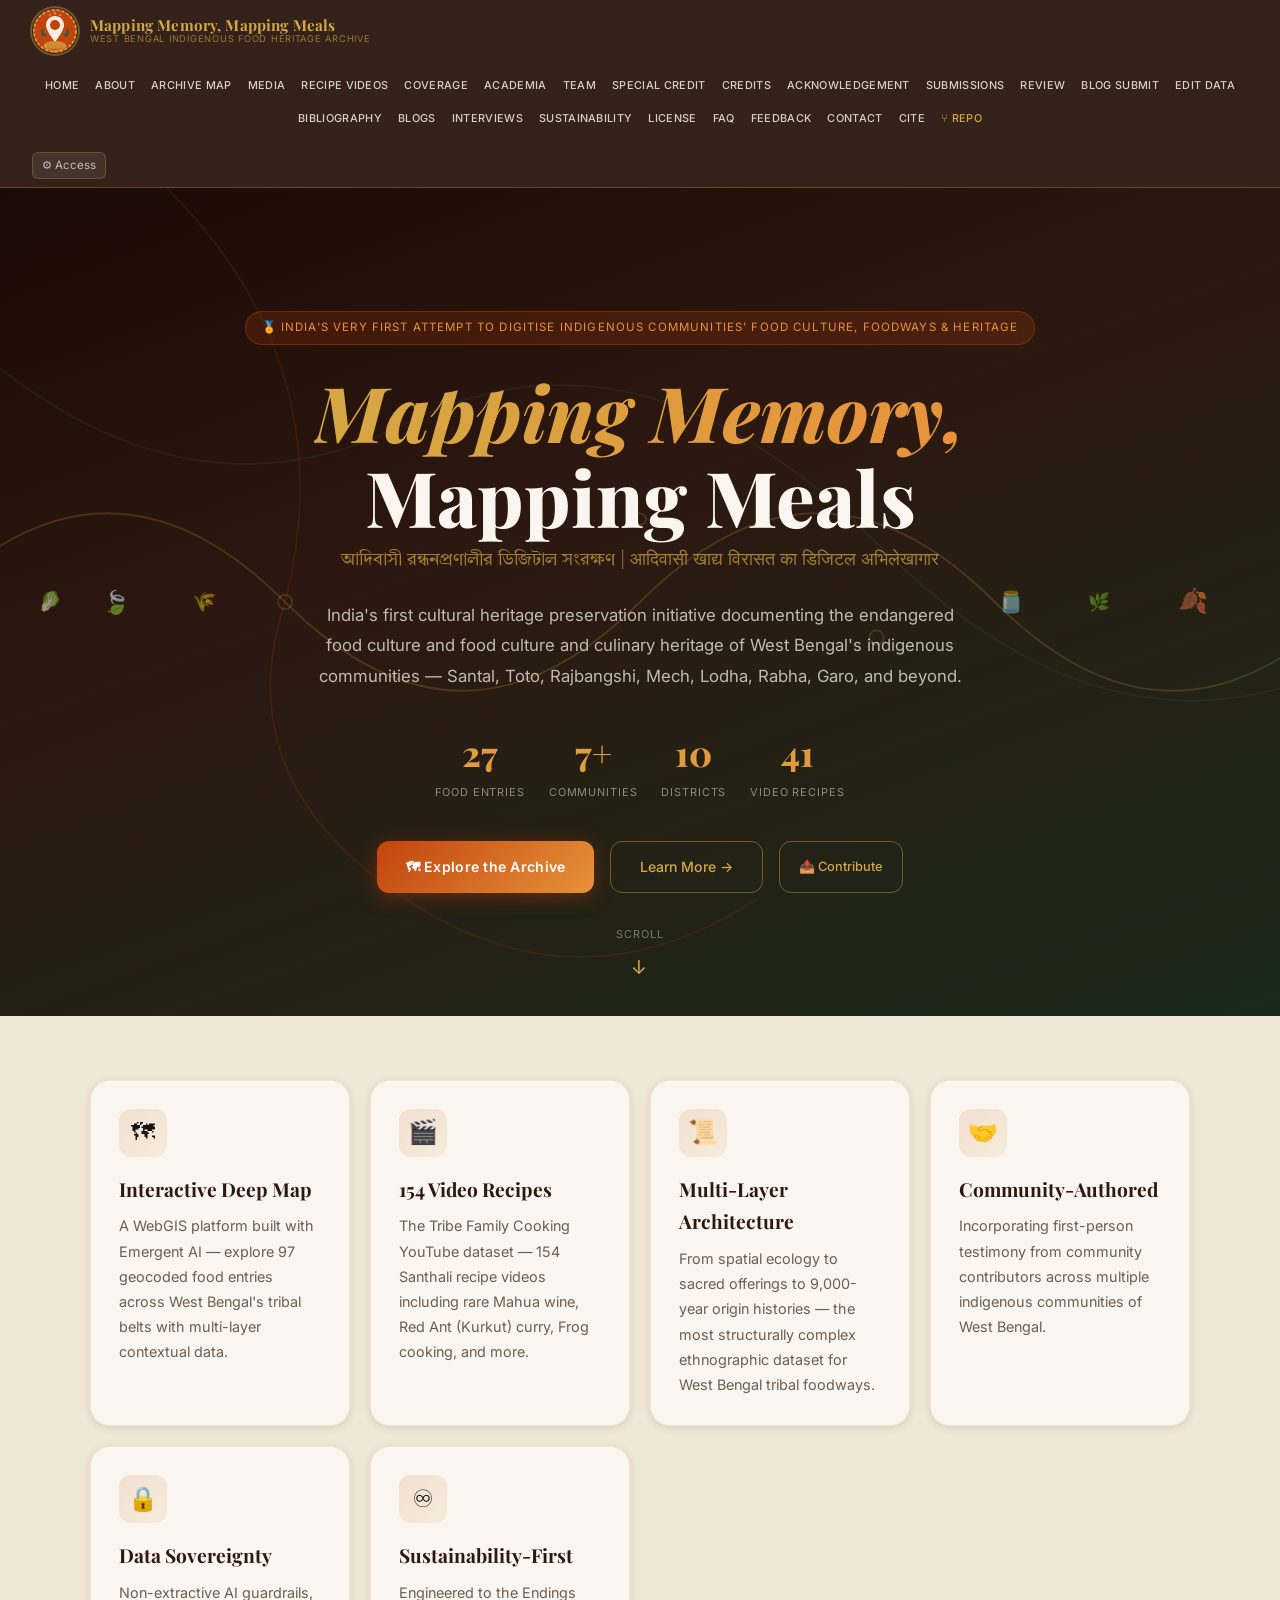
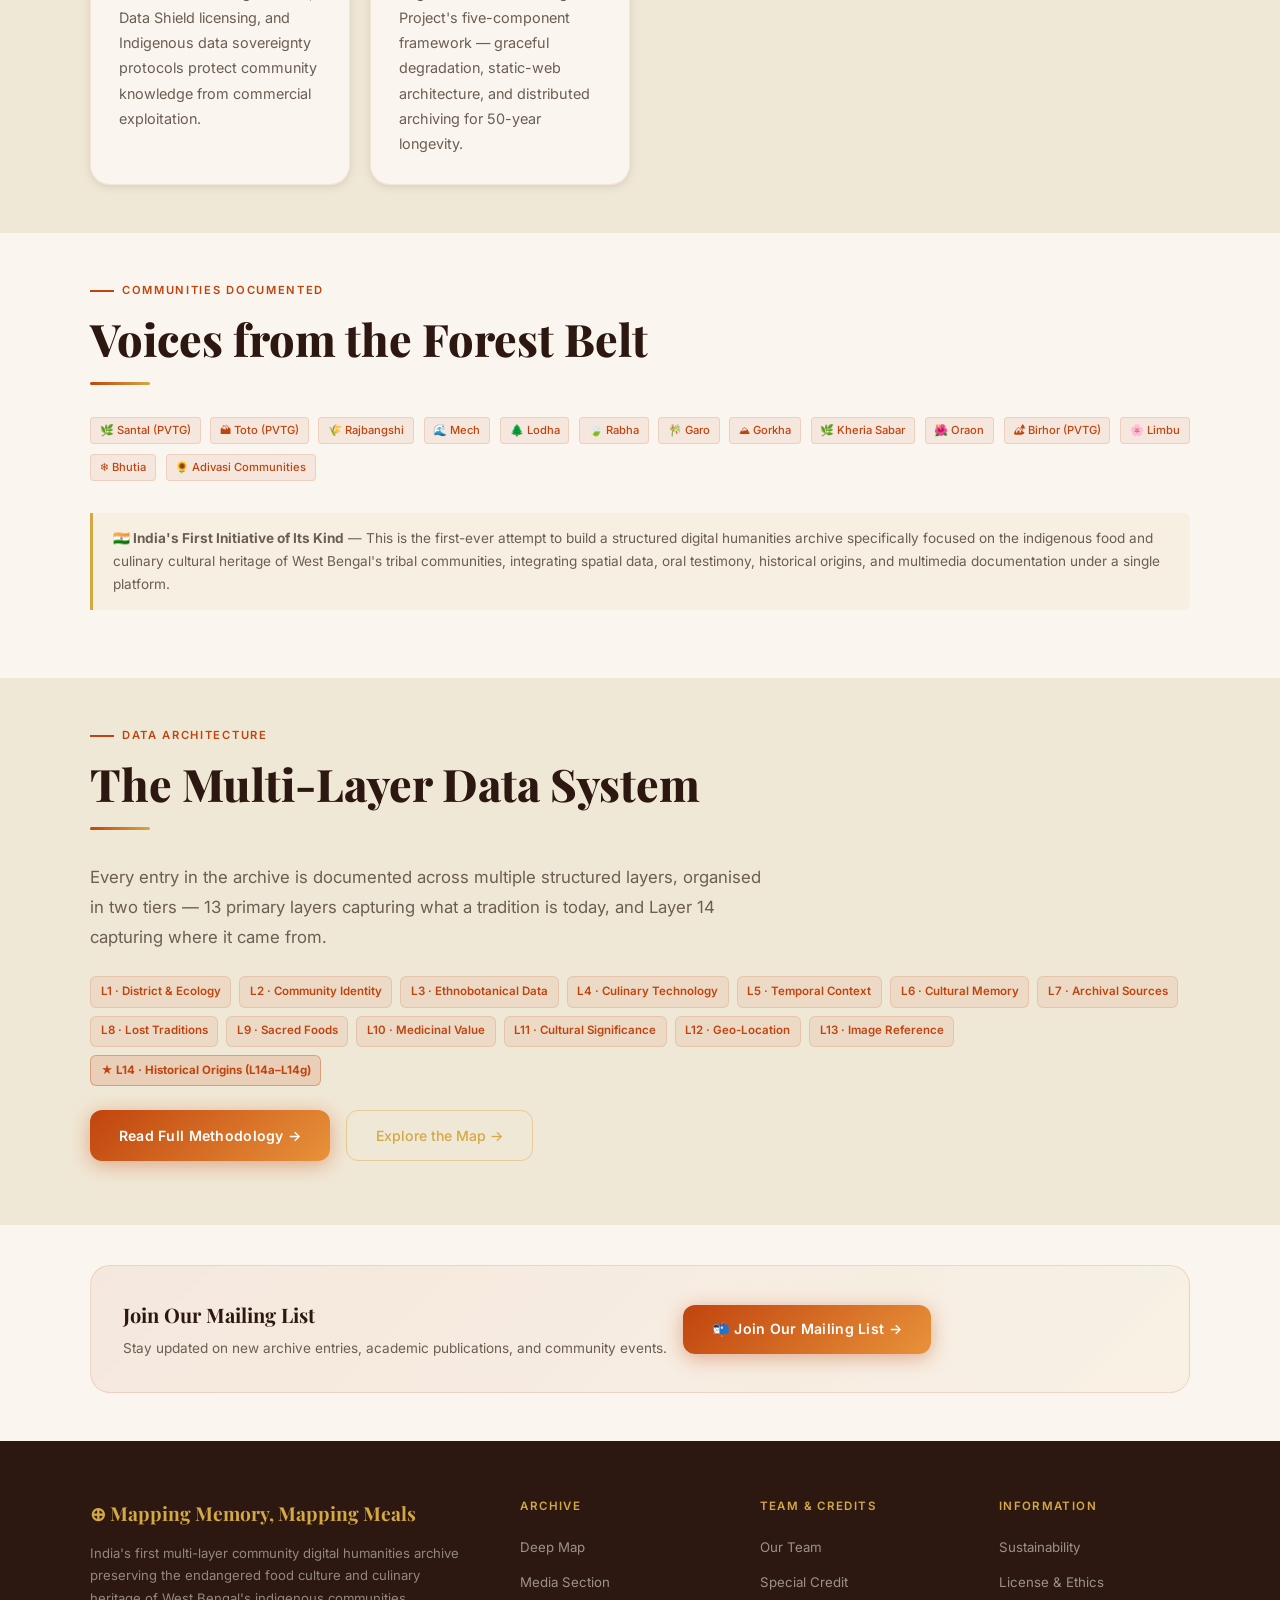
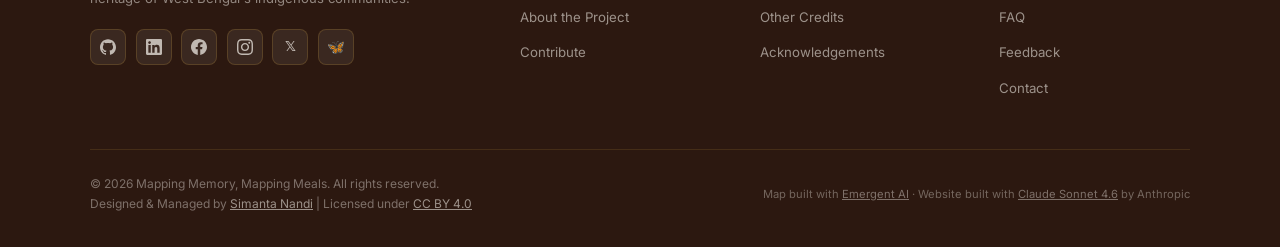
==== index.html @ 8dbaa11c "Add files via upload" ====
<!DOCTYPE html>
<html lang="en">
<head>
<meta charset="UTF-8">
<meta name="viewport" content="width=device-width, initial-scale=1.0">
<title>Mapping Memory, Mapping Meals — Indigenous Tribal Foodways of West Bengal</title>
<meta name="description" content="India's first digital humanities archive of indigenous tribal foodways of West Bengal — a multi-layer community archive preserving endangered culinary heritage.">

<!-- Google Fonts -->
<link rel="preconnect" href="https://fonts.googleapis.com">
<link rel="preconnect" href="https://fonts.gstatic.com" crossorigin>
<link href="https://fonts.googleapis.com/css2?family=Playfair+Display:ital,wght@0,400;0,600;0,800;1,400;1,600&family=Inter:wght@300;400;500;600&family=Tiro+Bangla:ital@0;1&display=swap" rel="stylesheet">

<style>
/* ============================================================
   DESIGN SYSTEM — Mapping Memory, Mapping Meals
   Palette: Junglemahal earth tones with turmeric gold accents
   Signature: Animated hand-drawn map lines + terracotta card hovers
   ============================================================ */

:root {
  --clay:       #C1440E;
  --ochre:      #E8923A;
  --turmeric:   #D4A843;
  --earth:      #2C1810;
  --bark:       #4A2E1A;
  --moss:       #3D5A3E;
  --cream:      #FAF6EF;
  --parchment:  #F0E8D6;
  --smoke:      #1A1410;
  --ash:        #6B5E52;
  --white:      #FFFFFF;
  --card-bg:    rgba(250,246,239,0.96);

  --font-display: 'Playfair Display', Georgia, serif;
  --font-body:    'Inter', system-ui, sans-serif;
  --font-bengali: 'Tiro Bangla', serif;

  --radius-sm:  6px;
  --radius-md:  12px;
  --radius-lg:  20px;
  --shadow-sm:  0 2px 8px rgba(44,24,16,0.12);
  --shadow-md:  0 8px 32px rgba(44,24,16,0.18);
  --shadow-lg:  0 20px 60px rgba(44,24,16,0.25);

  --transition: 0.3s cubic-bezier(0.4,0,0.2,1);

  /* Accessibility */
  --font-size-base: 16px;
  --font-scale: 1;
}

/* ---- ACCESSIBILITY: Font Size & Theme ---- */
html { font-size: calc(var(--font-size-base) * var(--font-scale)); }

body.light-theme {
  --smoke: #1A1410;
  --cream: #FAF6EF;
  --card-bg: rgba(250,246,239,0.96);
  --earth: #2C1810;
}
body.dark-theme {
  --smoke: #FAF6EF;
  --cream: #1A0F0A;
  --card-bg: rgba(30,20,14,0.97);
  --earth: #F0E8D6;
  --parchment: #2C1810;
}

*, *::before, *::after { box-sizing: border-box; margin: 0; padding: 0; }

html { scroll-behavior: smooth; }

body {
  font-family: var(--font-body);
  font-size: 1rem;
  color: var(--smoke);
  background: var(--cream);
  line-height: 1.7;
  overflow-x: hidden;
  transition: background 0.4s, color 0.4s;
}

/* ============================================================  SCROLLBAR */
::-webkit-scrollbar { width: 6px; }
::-webkit-scrollbar-track { background: var(--parchment); }
::-webkit-scrollbar-thumb { background: var(--clay); border-radius: 3px; }

/* ============================================================  BACKGROUND TRIBAL PATTERN */
body::before {
  content:'';
  position: fixed;
  inset: 0;
  background-image:
    url("https://images.unsplash.com/photo-1606787366850-de6330128bfc?w=1600&q=60&auto=format"),
    linear-gradient(135deg, rgba(250,246,239,0.94) 0%, rgba(240,232,214,0.97) 100%);
  background-size: cover;
  background-position: center;
  background-attachment: fixed;
  background-blend-mode: luminosity;
  opacity: 0.18;
  z-index: -1;
  pointer-events: none;
}

/* ============================================================  NAVBAR */
.navbar {
  position: sticky;
  top: 0;
  z-index: 1000;
  background: rgba(44,24,16,0.96);
  backdrop-filter: blur(12px);
  -webkit-backdrop-filter: blur(12px);
  border-bottom: 1px solid rgba(212,168,67,0.3);
  padding: 0.5rem 2rem;
  display: flex;
  align-items: center;
  justify-content: space-between;
  min-height: 64px;
  gap: 1rem;
  flex-wrap: wrap;
}

.navbar-logo {
  display: flex;
  align-items: center;
  gap: 0.75rem;
  text-decoration: none;
  flex-shrink: 0;
}

.logo-icon {
  width: 42px; height: 42px;
  background: linear-gradient(135deg, var(--clay), var(--turmeric));
  border-radius: 50%;
  display: flex; align-items: center; justify-content: center;
  font-size: 1.4rem;
  box-shadow: 0 0 0 2px rgba(212,168,67,0.4);
  animation: pulse-glow 3s ease-in-out infinite;
  flex-shrink: 0;
}

@keyframes pulse-glow {
  0%,100% { box-shadow: 0 0 0 2px rgba(212,168,67,0.4); }
  50% { box-shadow: 0 0 0 5px rgba(212,168,67,0.15), 0 0 16px rgba(193,68,14,0.3); }
}

.logo-text {
  display: flex; flex-direction: column; line-height: 1.15;
}
.logo-title {
  font-family: var(--font-display);
  font-size: 0.95rem;
  font-weight: 700;
  color: var(--turmeric);
  letter-spacing: 0.01em;
}
.logo-subtitle {
  font-size: 0.58rem;
  color: rgba(212,168,67,0.65);
  letter-spacing: 0.08em;
  text-transform: uppercase;
}

.nav-links {
  display: flex;
  align-items: center;
  gap: 0;
  list-style: none;
  flex-wrap: wrap;
  justify-content: center;
  row-gap: 0.1rem;
}
.nav-links::-webkit-scrollbar { display: none; }

.nav-links li { position: relative; flex-shrink: 0; }

.nav-links a {
  color: rgba(250,246,239,0.82);
  text-decoration: none;
  font-size: 0.68rem;
  font-weight: 500;
  letter-spacing: 0.03em;
  text-transform: uppercase;
  padding: 0.4rem 0.5rem;
  border-radius: 4px;
  transition: color var(--transition), background var(--transition);
  white-space: nowrap;
  display: flex; align-items: center; gap: 0.25rem;
  background: none; border: none; cursor: pointer; font-family: var(--font-body);
}

.nav-links a:hover,
.nav-links a.active { color: var(--turmeric); }

/* Accessibility widget */
.a11y-btn {
  background: rgba(255,255,255,0.08);
  border: 1px solid rgba(212,168,67,0.25);
  border-radius: 6px;
  color: rgba(250,246,239,0.7);
  cursor: pointer;
  padding: 0.35rem 0.55rem;
  font-size: 0.72rem;
  font-family: var(--font-body);
  transition: all var(--transition);
  white-space: nowrap;
}
.a11y-btn:hover { background: rgba(212,168,67,0.15); color: var(--turmeric); }

.a11y-panel {
  position: fixed;
  top: 120px; right: 1rem;
  background: var(--earth);
  border: 1px solid rgba(212,168,67,0.3);
  border-radius: var(--radius-md);
  padding: 1rem 1.25rem;
  z-index: 1200;
  width: 230px;
  max-height: calc(100vh - 140px);
  overflow-y: auto;
  box-shadow: var(--shadow-lg);
  opacity: 0; pointer-events: none;
  transform: translateY(-8px) scale(0.97);
  transition: all var(--transition);
}
.a11y-panel.open { opacity: 1; pointer-events: auto; transform: none; }
.a11y-panel h4 {
  color: var(--turmeric); font-size: 0.8rem; text-transform: uppercase;
  letter-spacing: 0.08em; margin-bottom: 0.75rem; font-family: var(--font-body);
}
.a11y-row { display: flex; align-items: center; justify-content: space-between; margin-bottom: 0.6rem; }
.a11y-row label { color: rgba(250,246,239,0.7); font-size: 0.78rem; }
.a11y-btns { display: flex; gap: 0.3rem; }
.a11y-btns button {
  background: rgba(255,255,255,0.08); border: 1px solid rgba(212,168,67,0.2);
  border-radius: 4px; color: rgba(250,246,239,0.8); cursor: pointer;
  padding: 0.2rem 0.5rem; font-size: 0.72rem;
  transition: all var(--transition); font-family: var(--font-body);
}
.a11y-btns button:hover { background: rgba(212,168,67,0.2); }
.theme-btns { display: flex; gap: 0.3rem; flex-wrap: wrap; }
.theme-btn {
  padding: 0.25rem 0.5rem; border-radius: 4px; font-size: 0.7rem;
  border: 1px solid rgba(212,168,67,0.2); cursor: pointer;
  background: rgba(255,255,255,0.07); color: rgba(250,246,239,0.75);
  transition: all var(--transition); font-family: var(--font-body);
}
.theme-btn:hover, .theme-btn.active { background: rgba(212,168,67,0.2); color: var(--turmeric); }

/* Language switcher */
.lang-select {
  background: rgba(255,255,255,0.07);
  border: 1px solid rgba(212,168,67,0.25);
  border-radius: 6px;
  color: rgba(250,246,239,0.8);
  font-size: 0.72rem;
  padding: 0.3rem 0.5rem;
  cursor: pointer;
  font-family: var(--font-body);
}

/* Hamburger */
.hamburger {
  display: none; flex-direction: column; gap: 4px;
  background: none; border: none; cursor: pointer; padding: 4px;
}
.hamburger span {
  display: block; width: 22px; height: 2px;
  background: rgba(250,246,239,0.8);
  border-radius: 2px; transition: all var(--transition);
}

/* ============================================================  SITE COUNTER */
/* ============================================================  PAGES */
.page { display: none; min-height: calc(100vh - 64px); }
.page.active { display: block; }

/* ============================================================  HERO */
.hero {
  position: relative;
  min-height: 92vh;
  display: flex; align-items: center; justify-content: center;
  overflow: hidden;
  background: linear-gradient(160deg, #1A0A05 0%, #2C1810 40%, #1A2A1A 100%);
}

.hero-bg {
  position: absolute; inset: 0;
  background-image: url("https://images.unsplash.com/photo-1596040033229-a9821ebd058d?w=1600&q=70&auto=format");
  background-size: cover; background-position: center;
  opacity: 0.18; mix-blend-mode: luminosity;
  pointer-events: none;
}

/* Animated map lines SVG */
.hero-map-lines {
  position: absolute; inset: 0; pointer-events: none; overflow: hidden;
}
.hero-map-lines svg { width: 100%; height: 100%; }
.map-path {
  fill: none; stroke: rgba(212,168,67,0.2); stroke-width: 1.5;
  stroke-dasharray: 2000;
  stroke-dashoffset: 2000;
  animation: draw-line 4s ease-out forwards;
}
.map-path:nth-child(2) { animation-delay: 0.5s; stroke: rgba(193,68,14,0.15); }
.map-path:nth-child(3) { animation-delay: 1s; stroke: rgba(61,90,62,0.2); }
@keyframes draw-line {
  to { stroke-dashoffset: 0; }
}

/* Floating food particles */
.particle {
  position: absolute;
  font-size: 1.8rem;
  animation: float-particle linear infinite;
  pointer-events: none; user-select: none;
  opacity: 0.6;
}
@keyframes float-particle {
  0% { transform: translateY(0) rotate(0deg); opacity: 0.6; }
  50% { opacity: 0.8; }
  100% { transform: translateY(-100vh) rotate(360deg); opacity: 0; }
}

.hero-content {
  position: relative; z-index: 2;
  text-align: center; padding: 2rem 1.5rem;
  max-width: 900px; margin: 0 auto;
}

.hero-badge {
  display: inline-flex; align-items: center; gap: 0.5rem;
  background: rgba(193,68,14,0.2);
  border: 1px solid rgba(193,68,14,0.4);
  border-radius: 20px;
  padding: 0.4rem 1rem;
  font-size: 0.72rem;
  color: var(--ochre);
  letter-spacing: 0.1em; text-transform: uppercase;
  margin-bottom: 1.5rem;
  animation: fade-up 0.8s ease-out forwards;
}

.hero-title {
  font-family: var(--font-display);
  font-size: clamp(2.4rem, 6vw, 5rem);
  font-weight: 800;
  line-height: 1.1;
  color: var(--cream);
  margin-bottom: 0.5rem;
  animation: fade-up 0.8s 0.15s ease-out both;
}
.hero-title em {
  font-style: italic;
  background: linear-gradient(90deg, var(--turmeric), var(--ochre));
  -webkit-background-clip: text;
  -webkit-text-fill-color: transparent;
  background-clip: text;
}

.hero-subtitle {
  font-family: var(--font-bengali);
  font-size: 1.1rem;
  color: rgba(212,168,67,0.7);
  margin-bottom: 1.5rem;
  animation: fade-up 0.8s 0.25s ease-out both;
}

.hero-desc {
  font-size: 1.05rem;
  color: rgba(250,246,239,0.72);
  max-width: 650px;
  margin: 0 auto 2rem;
  line-height: 1.8;
  animation: fade-up 0.8s 0.35s ease-out both;
}

.hero-stats {
  display: flex; flex-wrap: wrap; justify-content: center; gap: 1.5rem;
  margin-bottom: 2.5rem;
  animation: fade-up 0.8s 0.45s ease-out both;
}
.hero-stat {
  display: flex; flex-direction: column; align-items: center;
}
.stat-num {
  font-family: var(--font-display);
  font-size: 2.2rem; font-weight: 800;
  background: linear-gradient(135deg, var(--turmeric), var(--ochre));
  -webkit-background-clip: text; -webkit-text-fill-color: transparent; background-clip: text;
}
.stat-label { font-size: 0.68rem; color: rgba(250,246,239,0.5); text-transform: uppercase; letter-spacing: 0.08em; }

.hero-ctas {
  display: flex; flex-wrap: wrap; justify-content: center; gap: 1rem;
  animation: fade-up 0.8s 0.55s ease-out both;
}

.btn-primary {
  display: inline-flex; align-items: center; gap: 0.5rem;
  background: linear-gradient(135deg, var(--clay), var(--ochre));
  color: #fff; padding: 0.8rem 1.8rem;
  border-radius: var(--radius-md); text-decoration: none;
  font-size: 0.88rem; font-weight: 600; letter-spacing: 0.02em;
  box-shadow: 0 4px 20px rgba(193,68,14,0.4);
  transition: all var(--transition); border: none; cursor: pointer;
}
.btn-primary:hover {
  transform: translateY(-2px);
  box-shadow: 0 8px 32px rgba(193,68,14,0.5);
}

.btn-outline {
  display: inline-flex; align-items: center; gap: 0.5rem;
  background: transparent;
  border: 1px solid rgba(212,168,67,0.45);
  color: var(--turmeric); padding: 0.8rem 1.8rem;
  border-radius: var(--radius-md); text-decoration: none;
  font-size: 0.88rem; font-weight: 500;
  transition: all var(--transition); cursor: pointer;
}
.btn-outline:hover {
  background: rgba(212,168,67,0.1);
  transform: translateY(-2px);
  box-shadow: var(--shadow-md);
}

.btn-sm {
  padding: 0.55rem 1.2rem; font-size: 0.8rem;
}

@keyframes fade-up {
  from { opacity: 0; transform: translateY(20px); }
  to { opacity: 1; transform: translateY(0); }
}

.hero-scroll {
  position: absolute; bottom: 2rem; left: 50%; transform: translateX(-50%);
  display: flex; flex-direction: column; align-items: center; gap: 0.5rem;
  color: rgba(250,246,239,0.4); font-size: 0.68rem; letter-spacing: 0.1em; text-transform: uppercase;
  animation: bounce 2s ease-in-out infinite;
  cursor: pointer; text-decoration: none;
}
.hero-scroll::after {
  content: '↓'; font-size: 1.2rem; color: var(--turmeric);
}
@keyframes bounce { 0%,100% { transform: translateX(-50%) translateY(0); } 50% { transform: translateX(-50%) translateY(6px); } }

/* ============================================================  SECTION COMMON */
.section { padding: 5rem 2rem; }
.section-inner { max-width: 1100px; margin: 0 auto; }

.section-eyebrow {
  font-size: 0.7rem; letter-spacing: 0.15em; text-transform: uppercase;
  color: var(--clay); font-weight: 600; margin-bottom: 0.75rem;
  display: flex; align-items: center; gap: 0.5rem;
}
.section-eyebrow::before {
  content: ''; display: block; width: 24px; height: 2px; background: var(--clay);
}

.section-title {
  font-family: var(--font-display);
  font-size: clamp(1.8rem, 4vw, 2.8rem);
  font-weight: 800; line-height: 1.2;
  color: var(--earth); margin-bottom: 1rem;
}
body.dark-theme .section-title { color: var(--cream); }

.section-lead {
  font-size: 1.05rem; color: var(--ash); max-width: 680px; line-height: 1.8;
}
body.dark-theme .section-lead { color: rgba(250,246,239,0.65); }

/* ============================================================  CARDS */
.card {
  background: var(--card-bg);
  border: 1px solid rgba(193,68,14,0.1);
  border-radius: var(--radius-lg);
  padding: 1.75rem;
  transition: all var(--transition);
  position: relative; overflow: hidden;
  box-shadow: var(--shadow-sm);
}
.card::before {
  content:''; position:absolute; inset:0; border-radius: var(--radius-lg);
  background: linear-gradient(135deg, rgba(193,68,14,0), rgba(212,168,67,0));
  transition: background var(--transition);
  pointer-events: none;
}
.card:hover {
  border-color: rgba(193,68,14,0.3);
  box-shadow: var(--shadow-md);
  transform: translateY(-4px);
}
.card:hover::before { background: linear-gradient(135deg, rgba(193,68,14,0.04), rgba(212,168,67,0.04)); }

.card-icon {
  width: 48px; height: 48px;
  background: linear-gradient(135deg, rgba(193,68,14,0.12), rgba(212,168,67,0.12));
  border-radius: 12px;
  display: flex; align-items: center; justify-content: center;
  font-size: 1.5rem; margin-bottom: 1rem;
}

.card-title {
  font-family: var(--font-display);
  font-size: 1.2rem; font-weight: 700;
  color: var(--earth); margin-bottom: 0.5rem;
}
body.dark-theme .card-title { color: var(--cream); }

.card-text { font-size: 0.9rem; color: var(--ash); line-height: 1.75; }
.card a, .card button { position: relative; z-index: 2; }
body.dark-theme .card-text { color: rgba(250,246,239,0.6); }

/* Grid layouts */
.grid-2 { display: grid; grid-template-columns: repeat(auto-fit, minmax(300px, 1fr)); gap: 1.5rem; }
.grid-3 { display: grid; grid-template-columns: repeat(auto-fit, minmax(240px, 1fr)); gap: 1.25rem; }
.grid-4 { display: grid; grid-template-columns: repeat(auto-fit, minmax(200px, 1fr)); gap: 1.25rem; }

/* ============================================================  DIVIDER */
.divider {
  width: 60px; height: 3px;
  background: linear-gradient(90deg, var(--clay), var(--turmeric));
  border-radius: 2px; margin: 1rem 0 2rem;
}

/* ============================================================  PAGE HEADER */
.page-header {
  background: linear-gradient(160deg, #1A0A05 0%, #2C1810 60%, #1A2A1A 100%);
  padding: 5rem 2rem 4rem;
  text-align: center; position: relative; overflow: hidden;
}
.page-header::before {
  content:''; position:absolute; inset:0;
  background-image: url("https://images.unsplash.com/photo-1596040033229-a9821ebd058d?w=1200&q=50&auto=format");
  background-size: cover; background-position: center;
  opacity: 0.1; mix-blend-mode: luminosity;
  pointer-events: none;
}
.page-header-inner { position: relative; z-index: 1; }
.page-header h1 {
  font-family: var(--font-display);
  font-size: clamp(2rem, 5vw, 3.5rem); font-weight: 800;
  color: var(--cream); margin-bottom: 0.75rem; line-height: 1.2;
}
.page-header h1 span {
  background: linear-gradient(90deg, var(--turmeric), var(--ochre));
  -webkit-background-clip: text; -webkit-text-fill-color: transparent; background-clip: text;
}
.page-header p { font-size: 1.05rem; color: rgba(250,246,239,0.65); max-width: 600px; margin: 0 auto; }

/* ============================================================  TEAM CARDS */
.team-card {
  background: var(--card-bg);
  border: 1px solid rgba(193,68,14,0.12);
  border-radius: var(--radius-lg);
  overflow: hidden;
  transition: all var(--transition);
  box-shadow: var(--shadow-sm);
}
.team-card:hover { transform: translateY(-6px); box-shadow: var(--shadow-md); border-color: rgba(212,168,67,0.3); }

.team-photo-wrap {
  position: relative; width: 100%; padding-top: 100%;
  overflow: hidden; background: var(--parchment);
}
.team-photo-wrap img {
  position: absolute; inset: 0; width: 100%; height: 100%;
  object-fit: cover; object-position: top;
  transition: transform 0.5s ease;
}
.team-card:hover .team-photo-wrap img { transform: scale(1.05); }

.team-info { padding: 1.25rem; }
.team-role {
  font-size: 0.67rem; letter-spacing: 0.12em; text-transform: uppercase;
  color: var(--clay); font-weight: 600; margin-bottom: 0.35rem;
}
.team-name {
  font-family: var(--font-display); font-size: 1.2rem; font-weight: 700;
  color: var(--earth); margin-bottom: 0.2rem;
}
body.dark-theme .team-name { color: var(--cream); }
.team-affil { font-size: 0.78rem; color: var(--ash); line-height: 1.5; margin-bottom: 0.75rem; }
body.dark-theme .team-affil { color: rgba(250,246,239,0.55); }
.team-bio { font-size: 0.82rem; color: var(--ash); line-height: 1.7; }
body.dark-theme .team-bio { color: rgba(250,246,239,0.55); }

.team-link {
  display: inline-flex; align-items: center; gap: 0.3rem;
  color: var(--clay); text-decoration: none; font-size: 0.78rem; font-weight: 500;
  margin-top: 0.75rem;
  transition: color var(--transition);
}
.team-link:hover { color: var(--ochre); }

/* ============================================================  ARCHIVE / MAP */
.map-embed-wrapper {
  position: relative;
  border-radius: var(--radius-lg);
  overflow: hidden;
  border: 2px solid rgba(193,68,14,0.2);
  box-shadow: var(--shadow-lg);
  background: var(--bark);
}
.map-thumbnail {
  display: block; width: 100%;
  aspect-ratio: 16/9;
  object-fit: cover;
  cursor: pointer;
  transition: opacity var(--transition);
}
.map-play-overlay {
  position: absolute; inset: 0;
  display: flex; flex-direction: column;
  align-items: center; justify-content: center;
  background: linear-gradient(135deg, rgba(44,24,16,0.6), rgba(26,42,26,0.6));
  gap: 1rem;
  cursor: pointer;
}
.map-play-btn {
  width: 72px; height: 72px;
  background: linear-gradient(135deg, var(--clay), var(--turmeric));
  border-radius: 50%;
  display: flex; align-items: center; justify-content: center;
  font-size: 1.8rem;
  box-shadow: 0 0 0 0 rgba(193,68,14,0.5);
  animation: ping 2s ease-out infinite;
  cursor: pointer; border: none;
}
@keyframes ping {
  0% { box-shadow: 0 0 0 0 rgba(193,68,14,0.5); }
  70% { box-shadow: 0 0 0 20px rgba(193,68,14,0); }
  100% { box-shadow: 0 0 0 0 rgba(193,68,14,0); }
}
.map-play-overlay p { color: var(--cream); font-size: 1.05rem; font-weight: 600; font-family: var(--font-display); }

.map-iframe-container {
  position: relative; width: 100%; padding-top: 60%;
  display: none;
}
.map-iframe-container iframe {
  position: absolute; inset: 0; width: 100%; height: 100%; border: 0;
}
.map-iframe-container.active { display: block; }
.map-thumbnail-overlay { display: block; }
.map-thumbnail-overlay.hidden { display: none; }

.disclaimer-box {
  background: rgba(212,168,67,0.08);
  border: 1px solid rgba(212,168,67,0.25);
  border-radius: var(--radius-md);
  padding: 0.85rem 1.25rem;
  display: flex; align-items: flex-start; gap: 0.75rem;
  font-size: 0.82rem; color: var(--ash);
  margin-top: 1rem; line-height: 1.6;
}
.disclaimer-box .icon { font-size: 1.1rem; flex-shrink: 0; margin-top: 0.1rem; }

/* ============================================================  CONTRIBUTE */
.contribute-banner {
  background: linear-gradient(135deg, var(--moss), #2A3D2A);
  border-radius: var(--radius-lg);
  padding: 2.5rem;
  display: flex; flex-wrap: wrap; align-items: center;
  justify-content: space-between; gap: 1.5rem;
  margin-top: 3rem;
  position: relative; overflow: hidden;
}
.contribute-banner::before {
  content:'🍃🌿🌾';
  position: absolute; right: 1rem; top: 50%;
  transform: translateY(-50%);
  font-size: 4rem; opacity: 0.12;
  pointer-events: none;
}
.contribute-banner a, .contribute-banner button { position: relative; z-index: 3; }
.contribute-banner h3 {
  font-family: var(--font-display);
  font-size: 1.5rem; color: var(--cream); margin-bottom: 0.5rem;
}
.contribute-banner p { color: rgba(250,246,239,0.7); font-size: 0.9rem; max-width: 500px; line-height: 1.7; }

/* ============================================================  MEDIA CARDS */
.media-card {
  background: var(--card-bg);
  border-radius: var(--radius-md);
  overflow: hidden;
  border: 1px solid rgba(193,68,14,0.1);
  transition: all var(--transition);
  box-shadow: var(--shadow-sm);
}
.media-card:hover { transform: translateY(-4px); box-shadow: var(--shadow-md); }
.media-thumb {
  width: 100%; aspect-ratio: 16/9;
  background: linear-gradient(135deg, var(--bark), var(--moss));
  display: flex; align-items: center; justify-content: center;
  font-size: 2.5rem; color: rgba(250,246,239,0.4);
  position: relative; overflow: hidden;
}
.media-thumb iframe { position: absolute; inset: 0; width: 100%; height: 100%; border: 0; }
.media-thumb-img { position: absolute; inset: 0; width: 100%; height: 100%; object-fit: cover; }
.media-info { padding: 1rem 1.1rem; }
.media-tag {
  font-size: 0.65rem; letter-spacing: 0.1em; text-transform: uppercase;
  color: var(--clay); font-weight: 600; margin-bottom: 0.35rem;
}
.media-title { font-family: var(--font-display); font-size: 0.95rem; font-weight: 600; color: var(--earth); line-height: 1.4; }
body.dark-theme .media-title { color: var(--cream); }
.media-link {
  display: inline-flex; align-items: center; gap: 0.3rem;
  color: var(--clay); text-decoration: none; font-size: 0.75rem; font-weight: 500;
  margin-top: 0.6rem; transition: color var(--transition);
}
.media-link:hover { color: var(--ochre); }

/* ============================================================  CONFERENCE */
.conference-card {
  background: linear-gradient(135deg, rgba(193,68,14,0.06), rgba(212,168,67,0.06));
  border: 1px solid rgba(193,68,14,0.2);
  border-radius: var(--radius-lg);
  padding: 2rem;
  position: relative; overflow: hidden;
}
.conf-badge {
  display: inline-block;
  background: linear-gradient(135deg, var(--clay), var(--ochre));
  color: #fff; font-size: 0.68rem; font-weight: 700;
  letter-spacing: 0.1em; text-transform: uppercase;
  padding: 0.3rem 0.9rem; border-radius: 20px; margin-bottom: 1.25rem;
}
.conf-title {
  font-family: var(--font-display); font-size: 1.5rem; font-weight: 700;
  color: var(--earth); margin-bottom: 1rem; line-height: 1.3;
}
body.dark-theme .conf-title { color: var(--cream); }
.conf-details { display: flex; flex-direction: column; gap: 0.6rem; }
.conf-row { display: flex; gap: 0.75rem; font-size: 0.88rem; align-items: flex-start; }
.conf-key { color: var(--clay); font-weight: 600; min-width: 100px; flex-shrink: 0; }
.conf-val { color: var(--ash); line-height: 1.6; }
body.dark-theme .conf-val { color: rgba(250,246,239,0.65); }

/* ============================================================  FORMS */
.form-section {
  background: var(--card-bg);
  border: 1px solid rgba(193,68,14,0.12);
  border-radius: var(--radius-lg);
  padding: 2.5rem;
  box-shadow: var(--shadow-sm);
  margin-bottom: 2rem;
}
.form-title {
  font-family: var(--font-display); font-size: 1.5rem; font-weight: 700;
  color: var(--earth); margin-bottom: 0.5rem;
}
body.dark-theme .form-title { color: var(--cream); }
.form-subtitle { font-size: 0.88rem; color: var(--ash); margin-bottom: 1.75rem; line-height: 1.7; }
body.dark-theme .form-subtitle { color: rgba(250,246,239,0.6); }

.form-grid { display: grid; grid-template-columns: repeat(auto-fit, minmax(280px, 1fr)); gap: 1.25rem; }
.form-group { display: flex; flex-direction: column; gap: 0.4rem; }
.form-group.full { grid-column: 1 / -1; }
.form-label { font-size: 0.8rem; font-weight: 600; color: var(--bark); letter-spacing: 0.02em; }
body.dark-theme .form-label { color: rgba(212,168,67,0.8); }
.form-label .req { color: var(--clay); margin-left: 2px; }

.form-input, .form-select, .form-textarea {
  width: 100%; padding: 0.7rem 0.9rem;
  border: 1px solid rgba(193,68,14,0.2);
  border-radius: var(--radius-sm);
  background: rgba(250,246,239,0.5);
  color: var(--smoke);
  font-size: 0.88rem; font-family: var(--font-body);
  transition: all var(--transition);
  outline: none;
}
body.dark-theme .form-input, body.dark-theme .form-select, body.dark-theme .form-textarea {
  background: rgba(44,24,16,0.5); color: rgba(250,246,239,0.9);
  border-color: rgba(212,168,67,0.2);
}
.form-input:focus, .form-select:focus, .form-textarea:focus {
  border-color: var(--clay);
  box-shadow: 0 0 0 3px rgba(193,68,14,0.1);
}
.form-textarea { resize: vertical; min-height: 120px; }

.form-rating { display: flex; gap: 0.5rem; flex-wrap: wrap; margin-top: 0.25rem; }
.rating-btn {
  width: 40px; height: 40px; border-radius: 50%;
  border: 2px solid rgba(193,68,14,0.25);
  background: transparent; cursor: pointer;
  font-size: 0.85rem; font-weight: 600; color: var(--ash);
  transition: all var(--transition); font-family: var(--font-body);
}
.rating-btn:hover, .rating-btn.selected {
  background: linear-gradient(135deg, var(--clay), var(--ochre));
  border-color: transparent; color: #fff;
  transform: scale(1.1);
}

.radio-group { display: flex; flex-wrap: wrap; gap: 0.75rem; margin-top: 0.35rem; }
.radio-label {
  display: flex; align-items: center; gap: 0.4rem;
  font-size: 0.83rem; color: var(--ash); cursor: pointer;
}
.radio-label input { accent-color: var(--clay); }

.file-input-wrap {
  display: flex; align-items: center; gap: 0.75rem;
  padding: 0.6rem 0.9rem;
  border: 1.5px dashed rgba(193,68,14,0.25);
  border-radius: var(--radius-sm);
  cursor: pointer; transition: all var(--transition);
}
.file-input-wrap:hover { border-color: var(--clay); background: rgba(193,68,14,0.04); }
.file-input-wrap input[type="file"] { display: none; }
.file-input-wrap .file-label { font-size: 0.83rem; color: var(--ash); }
.file-input-wrap .file-icon { font-size: 1.1rem; }

.form-submit {
  display: inline-flex; align-items: center; gap: 0.6rem;
  background: linear-gradient(135deg, var(--clay), var(--ochre));
  color: #fff; padding: 0.75rem 2rem;
  border: none; border-radius: var(--radius-md);
  font-size: 0.88rem; font-weight: 600; cursor: pointer;
  font-family: var(--font-body); transition: all var(--transition);
  margin-top: 1.25rem;
}
.form-submit:hover { transform: translateY(-2px); box-shadow: 0 6px 24px rgba(193,68,14,0.4); }

.form-success {
  background: rgba(61,90,62,0.1); border: 1px solid rgba(61,90,62,0.3);
  border-radius: var(--radius-md); padding: 1rem 1.25rem;
  color: var(--moss); font-size: 0.9rem; display: none; align-items: center; gap: 0.6rem;
}
.form-success.show { display: flex; }

/* ============================================================  LAYERS VISUAL */
.layer-badge {
  display: inline-flex; align-items: center; gap: 0.35rem;
  background: rgba(193,68,14,0.08);
  border: 1px solid rgba(193,68,14,0.15);
  border-radius: 6px; padding: 0.3rem 0.6rem;
  font-size: 0.72rem; font-weight: 600; color: var(--clay);
  transition: all var(--transition);
}
.layer-badge:hover { background: rgba(193,68,14,0.15); }

.layers-grid { display: flex; flex-wrap: wrap; gap: 0.5rem; margin: 1.25rem 0; }

/* ============================================================  TIMELINE */
.timeline { position: relative; padding-left: 2rem; }
.timeline::before {
  content:''; position:absolute; left: 6px; top: 0; bottom: 0;
  width: 2px; background: linear-gradient(180deg, var(--clay), var(--turmeric), var(--moss));
}
.timeline-item { position: relative; margin-bottom: 2rem; }
.timeline-item::before {
  content:''; position:absolute; left: -2rem; top: 5px;
  width: 10px; height: 10px; border-radius: 50%;
  background: var(--clay); border: 2px solid var(--cream);
  box-shadow: 0 0 0 3px rgba(193,68,14,0.2);
}
.timeline-week {
  font-size: 0.68rem; letter-spacing: 0.1em; text-transform: uppercase;
  color: var(--clay); font-weight: 600; margin-bottom: 0.3rem;
}
.timeline-title { font-family: var(--font-display); font-size: 1rem; font-weight: 700; color: var(--earth); margin-bottom: 0.35rem; }
body.dark-theme .timeline-title { color: var(--cream); }
.timeline-desc { font-size: 0.85rem; color: var(--ash); line-height: 1.7; }
body.dark-theme .timeline-desc { color: rgba(250,246,239,0.6); }

/* ============================================================  FAQ */
.faq-item { border-bottom: 1px solid rgba(193,68,14,0.1); }
.faq-question {
  display: flex; align-items: center; justify-content: space-between;
  padding: 1.1rem 0; cursor: pointer;
  font-size: 0.95rem; font-weight: 600; color: var(--earth);
  gap: 1rem; user-select: none;
}
body.dark-theme .faq-question { color: var(--cream); }
.faq-question .faq-icon {
  width: 24px; height: 24px; border-radius: 50%;
  background: rgba(193,68,14,0.1);
  display: flex; align-items: center; justify-content: center;
  font-size: 0.9rem; flex-shrink: 0;
  transition: transform var(--transition), background var(--transition);
}
.faq-item.open .faq-question .faq-icon {
  transform: rotate(45deg); background: rgba(193,68,14,0.2);
}
.faq-answer {
  max-height: 0; overflow: hidden;
  transition: max-height 0.4s ease, padding 0.3s;
  font-size: 0.88rem; color: var(--ash); line-height: 1.8;
}
body.dark-theme .faq-answer { color: rgba(250,246,239,0.6); }
.faq-item.open .faq-answer { max-height: 400px; padding-bottom: 1.1rem; }

/* ============================================================  CITATION BOXES */
.citation-tabs { display: flex; gap: 0.5rem; flex-wrap: wrap; margin-bottom: 0.75rem; }
.cite-tab {
  padding: 0.4rem 0.9rem; border-radius: 6px;
  border: 1px solid rgba(193,68,14,0.2);
  background: transparent; cursor: pointer;
  font-size: 0.75rem; font-weight: 600; color: var(--ash);
  transition: all var(--transition); font-family: var(--font-body);
}
.cite-tab.active { background: linear-gradient(135deg, var(--clay), var(--ochre)); color: #fff; border-color: transparent; }
.cite-content { display: none; }
.cite-content.active { display: block; }
.cite-box {
  background: rgba(44,24,16,0.04);
  border: 1px solid rgba(193,68,14,0.15);
  border-radius: var(--radius-sm);
  padding: 1rem 1.25rem;
  font-family: 'Georgia', serif; font-size: 0.85rem;
  line-height: 1.8; color: var(--smoke); position: relative;
}
body.dark-theme .cite-box { background: rgba(250,246,239,0.05); color: rgba(250,246,239,0.8); }
.cite-copy {
  position: absolute; top: 0.5rem; right: 0.5rem;
  background: rgba(193,68,14,0.1); border: 1px solid rgba(193,68,14,0.2);
  border-radius: 4px; cursor: pointer; padding: 0.25rem 0.5rem;
  font-size: 0.7rem; color: var(--clay); transition: all var(--transition);
  font-family: var(--font-body);
}
.cite-copy:hover { background: rgba(193,68,14,0.2); }

/* ============================================================  LICENSE */
.license-badge {
  display: inline-flex; align-items: center; gap: 0.5rem;
  background: rgba(61,90,62,0.1); border: 1px solid rgba(61,90,62,0.25);
  border-radius: 8px; padding: 0.5rem 1rem;
  font-size: 0.82rem; color: var(--moss);
  text-decoration: none; transition: all var(--transition);
  margin-top: 1rem;
}
.license-badge:hover { background: rgba(61,90,62,0.15); transform: translateY(-1px); }

.license-element {
  background: var(--card-bg);
  border: 1px solid rgba(193,68,14,0.12);
  border-radius: var(--radius-md);
  padding: 1.25rem 1.5rem;
  display: flex; gap: 1rem; align-items: flex-start;
}
.license-icon { font-size: 2rem; flex-shrink: 0; }
.license-element h4 { font-size: 0.92rem; font-weight: 700; color: var(--earth); margin-bottom: 0.3rem; }
body.dark-theme .license-element h4 { color: var(--cream); }
.license-element p { font-size: 0.82rem; color: var(--ash); line-height: 1.7; }

/* ============================================================  MAILING LIST */
.mailing-bar {
  background: linear-gradient(135deg, rgba(193,68,14,0.08), rgba(212,168,67,0.06));
  border: 1px solid rgba(193,68,14,0.15);
  border-radius: var(--radius-lg);
  padding: 2rem;
  display: flex; flex-wrap: wrap; gap: 1rem; align-items: center;
}
.mailing-bar h3 {
  font-family: var(--font-display); font-size: 1.25rem; font-weight: 700;
  color: var(--earth); margin-bottom: 0.3rem;
}
body.dark-theme .mailing-bar h3 { color: var(--cream); }
.mailing-bar p { font-size: 0.85rem; color: var(--ash); }
.mailing-form { display: flex; gap: 0.5rem; flex: 1; min-width: 250px; }
.mailing-input {
  flex: 1; padding: 0.65rem 1rem;
  border: 1px solid rgba(193,68,14,0.25); border-radius: var(--radius-sm);
  background: var(--cream); color: var(--smoke);
  font-family: var(--font-body); font-size: 0.88rem; outline: none;
}
.mailing-input:focus { border-color: var(--clay); box-shadow: 0 0 0 3px rgba(193,68,14,0.1); }

/* ============================================================  FOOTER */
.footer {
  background: var(--earth);
  padding: 3.5rem 2rem 2rem;
  position: relative; overflow: hidden;
}
.footer::before {
  content:''; position:absolute; inset:0;
  background: url("https://images.unsplash.com/photo-1596040033229-a9821ebd058d?w=800&q=30&auto=format") center/cover;
  opacity: 0.06; mix-blend-mode: luminosity;
  pointer-events: none;
}
.footer-inner { position: relative; z-index: 1; max-width: 1100px; margin: 0 auto; }
.footer-grid {
  display: grid; grid-template-columns: 2fr repeat(3, 1fr); gap: 3rem; margin-bottom: 3rem;
}
.footer-brand { }
.footer-logo-text {
  font-family: var(--font-display); font-size: 1.2rem; font-weight: 700;
  color: var(--turmeric); margin-bottom: 0.75rem;
}
.footer-tagline { font-size: 0.82rem; color: rgba(250,246,239,0.5); line-height: 1.7; margin-bottom: 1.25rem; }
.footer-social { display: flex; gap: 0.6rem; flex-wrap: wrap; }
.social-link {
  width: 36px; height: 36px;
  background: rgba(255,255,255,0.07);
  border: 1px solid rgba(212,168,67,0.2);
  border-radius: 8px;
  display: flex; align-items: center; justify-content: center;
  text-decoration: none; font-size: 0.95rem;
  transition: all var(--transition);
}
.social-link:hover { background: rgba(212,168,67,0.15); transform: translateY(-2px); }
.social-link svg { width: 16px; height: 16px; fill: rgba(250,246,239,0.7); }
.social-link:hover svg { fill: var(--turmeric); }

.footer-col h4 {
  font-size: 0.72rem; letter-spacing: 0.12em; text-transform: uppercase;
  color: var(--turmeric); font-weight: 600; margin-bottom: 1rem;
}
.footer-links { list-style: none; display: flex; flex-direction: column; gap: 0.5rem; }
.footer-links a {
  color: rgba(250,246,239,0.55); text-decoration: none; font-size: 0.83rem;
  transition: color var(--transition);
}
.footer-links a:hover { color: var(--ochre); }

.footer-bottom {
  border-top: 1px solid rgba(212,168,67,0.15);
  padding-top: 1.5rem;
  display: flex; flex-wrap: wrap; gap: 1rem;
  align-items: center; justify-content: space-between;
}
.footer-copy { font-size: 0.75rem; color: rgba(250,246,239,0.4); }
.footer-copy a { color: rgba(250,246,239,0.55); }
.footer-tech { font-size: 0.7rem; color: rgba(250,246,239,0.35); }

/* ============================================================  TAGS */
.tag {
  display: inline-block;
  background: rgba(193,68,14,0.08);
  border: 1px solid rgba(193,68,14,0.15);
  border-radius: 4px; padding: 0.2rem 0.55rem;
  font-size: 0.7rem; color: var(--clay); font-weight: 500;
}

/* ============================================================  ALERT / INFO BOXES */
.info-box {
  background: rgba(61,90,62,0.07);
  border-left: 3px solid var(--moss);
  border-radius: 0 var(--radius-sm) var(--radius-sm) 0;
  padding: 0.85rem 1.25rem;
  font-size: 0.85rem; color: var(--ash); line-height: 1.7; margin: 1.25rem 0;
}
.warn-box {
  background: rgba(212,168,67,0.08);
  border-left: 3px solid var(--turmeric);
  border-radius: 0 var(--radius-sm) var(--radius-sm) 0;
  padding: 0.85rem 1.25rem;
  font-size: 0.85rem; color: var(--ash); line-height: 1.7; margin: 1.25rem 0;
}
.coming-soon {
  text-align: center; padding: 4rem 2rem;
  background: rgba(193,68,14,0.04);
  border: 1px dashed rgba(193,68,14,0.2);
  border-radius: var(--radius-lg);
}
.coming-soon .cs-icon { font-size: 3.5rem; margin-bottom: 1rem; }
.coming-soon h3 { font-family: var(--font-display); font-size: 1.4rem; color: var(--earth); margin-bottom: 0.5rem; }
body.dark-theme .coming-soon h3 { color: var(--cream); }
.coming-soon p { font-size: 0.88rem; color: var(--ash); max-width: 360px; margin: 0 auto; line-height: 1.7; }

/* ============================================================  TABS */
.tab-nav { display: flex; gap: 0; border-bottom: 2px solid rgba(193,68,14,0.12); margin-bottom: 2rem; overflow-x: auto; }
.tab-btn {
  padding: 0.8rem 1.5rem;
  background: none; border: none; cursor: pointer;
  font-size: 0.83rem; font-weight: 600; color: var(--ash);
  border-bottom: 2px solid transparent; margin-bottom: -2px;
  transition: all var(--transition); font-family: var(--font-body);
  white-space: nowrap;
}
.tab-btn.active { color: var(--clay); border-bottom-color: var(--clay); }
.tab-btn:hover { color: var(--clay); }
.tab-panel { display: none; }
.tab-panel.active { display: block; }

/* ============================================================  BREADCRUMB */
.breadcrumb {
  display: flex; align-items: center; gap: 0.4rem;
  font-size: 0.75rem; color: rgba(250,246,239,0.5);
  padding: 0.75rem 0; flex-wrap: wrap;
}
.breadcrumb a { color: rgba(212,168,67,0.6); text-decoration: none; }
.breadcrumb a:hover { color: var(--turmeric); }
.breadcrumb span { color: rgba(250,246,239,0.3); }

/* ============================================================  MOBILE MENU */
.mobile-menu {
  position: fixed; inset: 0; background: rgba(26,10,5,0.97);
  z-index: 998; display: flex; flex-direction: column;
  padding: 80px 2rem 2rem;
  overflow-y: auto;
  transform: translateX(-100%);
  transition: transform var(--transition);
}
.mobile-menu.open { transform: none; }
.mobile-menu a, .mobile-menu button {
  display: block; padding: 0.9rem 0;
  border-bottom: 1px solid rgba(212,168,67,0.1);
  color: rgba(250,246,239,0.85); text-decoration: none;
  font-size: 1.05rem; font-weight: 500;
  background: none; border-left: none; border-right: none; border-top: none;
  text-align: left; cursor: pointer; font-family: var(--font-body);
  border-radius: 0;
}
.mobile-menu a:hover, .mobile-menu button:hover { color: var(--turmeric); }

/* ============================================================  RESPONSIVE */
@media (max-width: 900px) {
  .footer-grid { grid-template-columns: 1fr 1fr; }
  .nav-links { display: none; }
  .hamburger { display: flex; }
}
@media (max-width: 600px) {
  .footer-grid { grid-template-columns: 1fr; gap: 2rem; }
  .section { padding: 3.5rem 1.25rem; }
  .hero-stats { gap: 1rem; }
  .hero-title { font-size: 2.2rem; }
  .page-header { padding: 3.5rem 1.25rem 3rem; }
  .form-section { padding: 1.5rem; }
  .conference-card { padding: 1.5rem; }
}

/* ============================================================  PRINT */
@media print { .navbar, .footer, .hero-scroll, .a11y-panel { display: none; } }

/* ============================================================  REDUCED MOTION */
@media (prefers-reduced-motion: reduce) {
  *, *::before, *::after { animation-duration: 0.01ms !important; transition-duration: 0.01ms !important; }
}

/* Extra utils */
.text-center { text-align: center; }
.mt-1 { margin-top: 0.5rem; } .mt-2 { margin-top: 1rem; } .mt-3 { margin-top: 1.5rem; } .mt-4 { margin-top: 2rem; }
.mb-1 { margin-bottom: 0.5rem; } .mb-2 { margin-bottom: 1rem; } .mb-3 { margin-bottom: 1.5rem; }
.gap-1 { gap: 0.5rem; } .gap-2 { gap: 1rem; }
.flex { display: flex; } .flex-wrap { flex-wrap: wrap; }
.items-center { align-items: center; } .justify-between { justify-content: space-between; }
.w-full { width: 100%; }
.highlight { color: var(--clay); }
.muted { color: var(--ash); font-size: 0.85rem; }
a.no-underline { text-decoration: none; }

/* Scroll reveal */
.reveal {
  opacity: 0; transform: translateY(24px);
  transition: opacity 0.6s ease, transform 0.6s ease;
}
.reveal.visible { opacity: 1; transform: none; }

/* ============================================================ TOAST / POPUP */
.toast-overlay {
  position: fixed; inset: 0;
  background: rgba(26,10,5,0.6);
  backdrop-filter: blur(4px);
  z-index: 9000;
  display: flex; align-items: center; justify-content: center;
  opacity: 0; pointer-events: none;
  transition: opacity 0.3s;
}
.toast-overlay.show { opacity: 1; pointer-events: auto; }

.toast-modal {
  background: var(--cream);
  border: 1px solid rgba(193,68,14,0.2);
  border-radius: var(--radius-lg);
  padding: 2.5rem 2.5rem 2rem;
  max-width: 500px; width: 90%;
  text-align: center;
  position: relative;
  box-shadow: 0 24px 60px rgba(26,10,5,0.35);
  transform: scale(0.92);
  transition: transform 0.3s;
}
.toast-overlay.show .toast-modal { transform: scale(1); }

.toast-icon { font-size: 3rem; margin-bottom: 1rem; }
.toast-title {
  font-family: var(--font-display); font-size: 1.5rem; font-weight: 700;
  color: var(--earth); margin-bottom: 0.75rem;
}
.toast-msg { font-size: 0.9rem; color: var(--ash); line-height: 1.8; margin-bottom: 1.5rem; }
.toast-close {
  display: inline-flex; align-items: center; gap: 0.4rem;
  background: linear-gradient(135deg, var(--clay), var(--ochre));
  color: #fff; padding: 0.65rem 1.75rem;
  border: none; border-radius: var(--radius-md);
  font-size: 0.88rem; font-weight: 600; cursor: pointer;
  font-family: var(--font-body); transition: all var(--transition);
}
.toast-close:hover { transform: translateY(-1px); box-shadow: 0 4px 16px rgba(193,68,14,0.4); }
.toast-countdown { font-size: 0.7rem; color: var(--ash); margin-top: 0.5rem; }

</style>
</head>
<body>


<!-- ============================================================ TOAST MODAL -->
<div class="toast-overlay" id="toastOverlay">
  <div class="toast-modal">
    <div class="toast-icon" id="toastIcon">✅</div>
    <div class="toast-title" id="toastTitle">Thank You!</div>
    <div class="toast-msg" id="toastMsg">Your submission has been received.</div>
    <button class="toast-close" onclick="closeToast()">Close ✕</button>
    <div class="toast-countdown" id="toastCountdown">This message will close in <span id="toastTimer">5</span> seconds</div>
  </div>
</div>

<!-- ============================================================ ACCESSIBILITY PANEL -->
<div class="a11y-panel" id="a11yPanel">
  <h4>⚙ Accessibility</h4>
  <div class="a11y-row">
    <label>Font Size</label>
    <div class="a11y-btns">
      <button onclick="changeFont(-0.1)">A−</button>
      <button onclick="changeFont(0)" title="Reset">A</button>
      <button onclick="changeFont(0.1)">A+</button>
    </div>
  </div>
  <div class="a11y-row">
    <label>Theme</label>
    <div class="theme-btns">
      <button class="theme-btn" onclick="setTheme('default')">🌅 Default</button>
      <button class="theme-btn" onclick="setTheme('light')">☀ Light</button>
      <button class="theme-btn" onclick="setTheme('dark')">🌙 Dark</button>
    </div>
  </div>
  <div class="a11y-row" style="margin-top:0.75rem">
    <label>Language</label>
    <select class="lang-select" id="langSelect" onchange="translatePage(this.value)">
      <option value="en">English</option>
      <option value="bn">বাংলা</option>
      <option value="hi">हिन्दी</option>
    </select>
  </div>
</div>

<!-- ============================================================ MOBILE MENU -->
<div class="mobile-menu" id="mobileMenu">
  <a onclick="showPage('home')">🏠 Home</a>
  <a onclick="showPage('about')">ℹ About</a>
  <a onclick="showPage('archive')">🗺 Archive Map</a>
  <a onclick="showPage('media-section')">🎬 Media Section</a>
  <a onclick="showPage('tribe-cooking')">📺 154 Recipe Videos</a>
  <a onclick="showPage('media-coverage')">📰 Media Coverage</a>
  <a onclick="showPage('academia')">🎓 Global Academia</a>
  <a onclick="showPage('team')">👥 Our Team</a>
  <a onclick="showPage('special-credit')">⭐ Special Credit</a>
  <a onclick="showPage('other-credits')">🤝 Other Credits</a>
  <a onclick="showPage('acknowledgement')">🙏 Acknowledgement</a>
  <a onclick="showPage('submissions')">📤 Submissions</a>
  <a onclick="showPage('sub-review')">📝 Contribute a Review</a>
  <a onclick="showPage('sub-blog')">✍ Submit a Blog</a>
  <a onclick="showPage('sub-edit')">✏ Edit Data</a>
  <a onclick="showPage('bibliography')">📚 Bibliography</a>
  <a onclick="showPage('blogs')">📖 Blogs</a>
  <a onclick="showPage('interviews')">🎙 Interviews</a>
  <a onclick="showPage('sustainability')">🌱 Sustainability</a>
  <a onclick="showPage('license')">⚖ License & Ethics</a>
  <a onclick="showPage('faq')">❓ FAQ</a>
  <a onclick="showPage('feedback')">💬 Feedback</a>
  <a onclick="showPage('contact')">📬 Contact</a>
  <a onclick="showPage('citation')">📋 Cite This Project</a>
  <a href="https://github.com/mappingmemorymappingmeals/mappingmemoryproject/tree/main" target="_blank">⑂ GitHub Repository</a>
</div>

<!-- ============================================================ NAVBAR -->
<nav class="navbar" id="navbar">
  <a class="navbar-logo" href="#" onclick="showPage('home')">
    <div class="logo-icon" style="width:46px;height:46px;padding:0;background:none;animation:none">
      <svg viewBox="0 0 46 46" xmlns="http://www.w3.org/2000/svg" width="46" height="46">
        <!-- Background circle -->
        <circle cx="23" cy="23" r="22" fill="#C1440E"/>
        <circle cx="23" cy="23" r="21" fill="none" stroke="#D4A843" stroke-width="1.5" stroke-dasharray="3 2"/>
        <!-- Map pin/location indicator -->
        <path d="M23 8 C18 8 14 12 14 17 C14 23 23 34 23 34 C23 34 32 23 32 17 C32 12 28 8 23 8Z" 
              fill="#FAF6EF" opacity="0.95"/>
        <circle cx="23" cy="17" r="5" fill="#C1440E"/>
        <!-- Leaf/plant motif left -->
        <path d="M10 28 Q7 22 12 20 Q10 26 15 26 Q12 30 10 28Z" fill="#3D5A3E"/>
        <!-- Leaf/plant motif right -->
        <path d="M36 28 Q39 22 34 20 Q36 26 31 26 Q34 30 36 28Z" fill="#3D5A3E"/>
        <!-- Bottom bowl shape -->
        <ellipse cx="23" cy="37" rx="11" ry="4" fill="#D4A843" opacity="0.7"/>
        <path d="M12 37 Q14 42 23 43 Q32 42 34 37" fill="none" stroke="#D4A843" stroke-width="2" opacity="0.7"/>
        <!-- Steam dots at top -->
        <circle cx="18" cy="7" r="1.2" fill="#E8923A" opacity="0.7"/>
        <circle cx="23" cy="5" r="1.5" fill="#E8923A" opacity="0.8"/>
        <circle cx="28" cy="7" r="1.2" fill="#E8923A" opacity="0.7"/>
      </svg>
    </div>
    <div class="logo-text">
      <span class="logo-title">Mapping Memory, Mapping Meals</span>
      <span class="logo-subtitle">West Bengal Indigenous Food Heritage Archive</span>
    </div>
  </a>

  <ul class="nav-links">
    <li><a onclick="showPage('home')">Home</a></li>
    <li><a onclick="showPage('about')">About</a></li>
    <li><a onclick="showPage('archive')">Archive Map</a></li>
    <li><a onclick="showPage('media-section')">Media</a></li>
    <li><a onclick="showPage('tribe-cooking')">Recipe Videos</a></li>
    <li><a onclick="showPage('media-coverage')">Coverage</a></li>
    <li><a onclick="showPage('academia')">Academia</a></li>
    <li><a onclick="showPage('team')">Team</a></li>
    <li><a onclick="showPage('special-credit')">Special Credit</a></li>
    <li><a onclick="showPage('other-credits')">Credits</a></li>
    <li><a onclick="showPage('acknowledgement')">Acknowledgement</a></li>
    <li><a onclick="showPage('submissions')">Submissions</a></li>
    <li><a onclick="showPage('sub-review')">Review</a></li>
    <li><a onclick="showPage('sub-blog')">Blog Submit</a></li>
    <li><a onclick="showPage('sub-edit')">Edit Data</a></li>
    <li><a onclick="showPage('bibliography')">Bibliography</a></li>
    <li><a onclick="showPage('blogs')">Blogs</a></li>
    <li><a onclick="showPage('interviews')">Interviews</a></li>
    <li><a onclick="showPage('sustainability')">Sustainability</a></li>
    <li><a onclick="showPage('license')">License</a></li>
    <li><a onclick="showPage('faq')">FAQ</a></li>
    <li><a onclick="showPage('feedback')">Feedback</a></li>
    <li><a onclick="showPage('contact')">Contact</a></li>
    <li><a onclick="showPage('citation')">Cite</a></li>
    <li><a href="https://github.com/mappingmemorymappingmeals/mappingmemoryproject/tree/main" target="_blank" style="color:var(--turmeric)">⑂ Repo</a></li>
  </ul>

  <div class="nav-actions">
    <button class="a11y-btn" onclick="toggleA11y()">⚙ Access</button>
    <button class="hamburger" onclick="toggleMobile()" aria-label="Menu">
      <span></span><span></span><span></span>
    </button>
  </div>
</nav>

<!-- ============================================================ PAGE: HOME -->
<div class="page active" id="page-home">

  <!-- HERO -->
  <section class="hero">
    <div class="hero-bg"></div>
    <div class="hero-map-lines">
      <svg viewBox="0 0 1200 700" preserveAspectRatio="xMidYMid slice">
        <path class="map-path" d="M0,350 Q150,200 300,350 T600,350 T900,350 T1200,350"/>
        <path class="map-path" d="M200,0 Q350,150 300,350 Q250,500 400,600 Q550,700 700,600"/>
        <path class="map-path" d="M0,100 Q200,300 400,200 Q600,100 800,300 Q1000,500 1200,400"/>
        <circle cx="300" cy="350" r="6" fill="rgba(193,68,14,0.4)" class="map-path"/>
        <circle cx="600" cy="280" r="5" fill="rgba(212,168,67,0.4)" class="map-path"/>
        <circle cx="800" cy="380" r="6" fill="rgba(193,68,14,0.3)" class="map-path"/>
      </svg>
    </div>

    <!-- Floating emojis -->
    <span class="particle" style="left:8%;animation-duration:12s;animation-delay:0s;font-size:1.4rem">🍃</span>
    <span class="particle" style="left:15%;animation-duration:9s;animation-delay:2s;font-size:1.2rem">🌾</span>
    <span class="particle" style="left:78%;animation-duration:14s;animation-delay:1s;font-size:1.3rem">🫙</span>
    <span class="particle" style="left:85%;animation-duration:10s;animation-delay:3s;font-size:1.1rem">🌿</span>
    <span class="particle" style="left:92%;animation-duration:11s;animation-delay:0.5s;font-size:1.5rem">🍂</span>
    <span class="particle" style="left:3%;animation-duration:13s;animation-delay:4s;font-size:1.2rem">🥬</span>

    <div class="hero-content">
      <div class="hero-badge">🏅 India's Very First Attempt to Digitise Indigenous Communities' Food Culture, Foodways &amp; Heritage</div>

      <h1 class="hero-title">
        <em>Mapping Memory,</em><br>Mapping Meals
      </h1>

      <p class="hero-subtitle">আদিবাসী রন্ধনপ্রণালীর ডিজিটাল সংরক্ষণ | आदिवासी खाद्य विरासत का डिजिटल अभिलेखागार</p>

      <p class="hero-desc">
        India's first cultural heritage preservation initiative documenting the endangered food culture and food culture and culinary heritage of West Bengal's indigenous communities — Santal, Toto, Rajbangshi, Mech, Lodha, Rabha, Garo, and beyond.
      </p>

      <div class="hero-stats">
        <div class="hero-stat">
          <span class="stat-num" data-target="97">0</span>
          <span class="stat-label">Food Entries</span>
        </div>
        <div class="hero-stat">
          <span class="stat-num">7+</span>
          <span class="stat-label">Communities</span>
        </div>
        <div class="hero-stat">
          <span class="stat-num">10</span>
          <span class="stat-label">Districts</span>
        </div>
        <div class="hero-stat">
          <span class="stat-num" data-target="154">0</span>
          <span class="stat-label">Video Recipes</span>
        </div>
      </div>

      <div class="hero-ctas">
        <a class="btn-primary" onclick="showPage('archive')">🗺 Explore the Archive</a>
        <a class="btn-outline" onclick="showPage('about')">Learn More →</a>
        <a class="btn-outline btn-sm" href="https://forms.gle/c7zhZksCvrDCFMTb7" target="_blank">📤 Contribute</a>
      </div>
    </div>

    <a class="hero-scroll" onclick="document.getElementById('home-features').scrollIntoView()">Scroll</a>
  </section>

  <!-- FEATURES STRIP -->
  <section class="section" id="home-features" style="padding-top:4rem;padding-bottom:3rem;background:var(--parchment)">
    <div class="section-inner">
      <div class="grid-3">
        <div class="card reveal">
          <div class="card-icon">🗺</div>
          <div class="card-title">Interactive Deep Map</div>
          <div class="card-text">A WebGIS platform built with Emergent AI — explore 97 geocoded food entries across West Bengal's tribal belts with multi-layer contextual data.</div>
        </div>
        <div class="card reveal">
          <div class="card-icon">🎬</div>
          <div class="card-title">154 Video Recipes</div>
          <div class="card-text">The Tribe Family Cooking YouTube dataset — 154 Santhali recipe videos including rare Mahua wine, Red Ant (Kurkut) curry, Frog cooking, and more.</div>
        </div>
        <div class="card reveal">
          <div class="card-icon">📜</div>
          <div class="card-title">Multi-Layer Architecture</div>
          <div class="card-text">From spatial ecology to sacred offerings to 9,000-year origin histories — the most structurally complex ethnographic dataset for West Bengal tribal foodways.</div>
        </div>
        <div class="card reveal">
          <div class="card-icon">🤝</div>
          <div class="card-title">Community-Authored</div>
          <div class="card-text">Incorporating first-person testimony from community contributors across multiple indigenous communities of West Bengal.</div>
        </div>
        <div class="card reveal">
          <div class="card-icon">🔒</div>
          <div class="card-title">Data Sovereignty</div>
          <div class="card-text">Non-extractive AI guardrails, Data Shield licensing, and Indigenous data sovereignty protocols protect community knowledge from commercial exploitation.</div>
        </div>
        <div class="card reveal">
          <div class="card-icon">♾</div>
          <div class="card-title">Sustainability-First</div>
          <div class="card-text">Engineered to the Endings Project's five-component framework — graceful degradation, static-web architecture, and distributed archiving for 50-year longevity.</div>
        </div>
      </div>
    </div>
  </section>

  <!-- COMMUNITIES STRIP -->
  <section class="section" style="padding-top:3rem;padding-bottom:3rem">
    <div class="section-inner">
      <div class="section-eyebrow">Communities Documented</div>
      <h2 class="section-title">Voices from the Forest Belt</h2>
      <div class="divider"></div>
      <div style="display:flex;flex-wrap:wrap;gap:0.6rem;margin-bottom:2rem">
        <span class="tag">🌿 Santal (PVTG)</span>
        <span class="tag">🏔 Toto (PVTG)</span>
        <span class="tag">🌾 Rajbangshi</span>
        <span class="tag">🌊 Mech</span>
        <span class="tag">🌲 Lodha</span>
        <span class="tag">🍃 Rabha</span>
        <span class="tag">🎋 Garo</span>
        <span class="tag">⛰ Gorkha</span>
        <span class="tag">🌿 Kheria Sabar</span>
        <span class="tag">🌺 Oraon</span>
        <span class="tag">🏕 Birhor (PVTG)</span>
        <span class="tag">🌸 Limbu</span>
        <span class="tag">❄ Bhutia</span>
        <span class="tag">🌻 Adivasi Communities</span>
      </div>
      <div class="warn-box">
        <strong>🇮🇳 India's First Initiative of Its Kind</strong> — This is the first-ever attempt to build a structured digital humanities archive specifically focused on the indigenous food and culinary cultural heritage of West Bengal's tribal communities, integrating spatial data, oral testimony, historical origins, and multimedia documentation under a single platform.
      </div>
    </div>
  </section>

  <!-- 14-LAYER PREVIEW -->
  <section class="section" style="background:var(--parchment);padding-top:3rem;padding-bottom:4rem">
    <div class="section-inner">
      <div class="section-eyebrow">Data Architecture</div>
      <h2 class="section-title">The Multi-Layer Data System</h2>
      <div class="divider"></div>
      <p class="section-lead">Every entry in the archive is documented across multiple structured layers, organised in two tiers — 13 primary layers capturing what a tradition is today, and Layer 14 capturing where it came from.</p>
      <div class="layers-grid mt-3">
        <span class="layer-badge">L1 · District & Ecology</span>
        <span class="layer-badge">L2 · Community Identity</span>
        <span class="layer-badge">L3 · Ethnobotanical Data</span>
        <span class="layer-badge">L4 · Culinary Technology</span>
        <span class="layer-badge">L5 · Temporal Context</span>
        <span class="layer-badge">L6 · Cultural Memory</span>
        <span class="layer-badge">L7 · Archival Sources</span>
        <span class="layer-badge">L8 · Lost Traditions</span>
        <span class="layer-badge">L9 · Sacred Foods</span>
        <span class="layer-badge">L10 · Medicinal Value</span>
        <span class="layer-badge">L11 · Cultural Significance</span>
        <span class="layer-badge">L12 · Geo-Location</span>
        <span class="layer-badge">L13 · Image Reference</span>
        <span class="layer-badge" style="background:rgba(193,68,14,0.15);border-color:rgba(193,68,14,0.35);font-weight:700">
          ★ L14 · Historical Origins (L14a–L14g)
        </span>
      </div>
      <div class="mt-3 flex flex-wrap gap-2">
        <a class="btn-primary" onclick="showPage('about')">Read Full Methodology →</a>
        <a class="btn-outline" onclick="showPage('archive')">Explore the Map →</a>
      </div>
    </div>
  </section>

  <!-- MAILING LIST -->
  <section class="section" style="padding-top:2.5rem;padding-bottom:3rem">
    <div class="section-inner">
      <div class="mailing-bar reveal">
        <div>
          <h3>Join Our Mailing List</h3>
          <p>Stay updated on new archive entries, academic publications, and community events.</p>
        </div>
        <div class="mailing-form" style="align-items:center">
          <a href="https://forms.gle/joR2FRvSicvcreEE7" target="_blank" rel="noopener" class="btn-primary">📬 Join Our Mailing List →</a>
        </div>
      </div>
    </div>
  </section>

</div>

<!-- ============================================================ PAGE: ABOUT -->
<div class="page" id="page-about">
  <div class="page-header">
    <div class="page-header-inner">
      <div class="breadcrumb" style="justify-content:center"><a onclick="showPage('home')">Home</a><span>/</span>About</div>
      <h1>About the <span>Project</span></h1>
      <p>A Community Digital Humanities initiative preserving endangered culinary heritage through multi-layer deep archiving</p>
    </div>
  </div>

  <section class="section">
    <div class="section-inner">
      <div class="grid-2" style="gap:3rem;align-items:start">
        <div>
          <div class="section-eyebrow">Project Brief</div>
          <h2 class="section-title">Mapping Memory, Mapping Meals</h2>
          <div class="divider"></div>
          <p style="font-size:1rem;line-height:1.85;color:var(--ash);margin-bottom:1rem">
            <strong class="highlight">Mapping Memory, Mapping Meals</strong> is India's first community digital humanities project dedicated exclusively to preserving the endangered food culture and culinary heritage of West Bengal's indigenous communities. The project was conceived and executed during a summer research internship at the <strong>Department of Humanities and Social Sciences (HSS), Indian Institute of Space Science and Technology (IIST), Thiruvananthapuram, Kerala</strong>, under the mother project <em>HS02: Mapping of Regional Cuisines — Food and Cultural Studies</em>.
          </p>
          <p style="font-size:0.92rem;line-height:1.85;color:var(--ash);margin-bottom:1rem">
            The archive documents the food traditions of the Santal, Toto, Rajbangshi, Mech, Lodha, Rabha, Garo, Kheria Sabar, Oraon, Gorkha, Limbu, Bhutia, Birhor, and over twenty other communities — traditions that have remained invisible in mainstream Indian culinary historiography, occluded behind an urban, dominant-caste bias that even the most encyclopedic print works reproduce.
          </p>
          <p style="font-size:0.92rem;line-height:1.85;color:var(--ash)">
            The project's WebGIS platform was built through prompt engineering and vibe coding on <strong>Emergent AI</strong>, an agentic multi-agent development platform. This website was developed using <strong>Claude Sonnet 4.6</strong>, an AI by Anthropic.
          </p>
          <div class="mt-3 flex flex-wrap gap-2">
            <span class="tag">🎓 IIST Thiruvananthapuram</span>
            <span class="tag">📅 Summer 2026</span>
            <span class="tag">🤖 AI-Assisted DH</span>
            <span class="tag">🔬 Digital Humanities</span>
          </div>
        </div>

        <div>
          <div class="card" style="background:linear-gradient(135deg,rgba(193,68,14,0.06),rgba(212,168,67,0.06))">
            <div class="card-icon">🎯</div>
            <div class="card-title">Project Objectives</div>
            <div class="card-text">
              <ul style="list-style:none;display:flex;flex-direction:column;gap:0.65rem;margin-top:0.5rem">
                <li>✦ Build the first multi-layer digital humanities archive of West Bengal tribal foodways</li>
                <li>✦ Preserve endangered culinary knowledge through community-authored documentation</li>
                <li>✦ Integrate WebGIS, deep mapping, and multi-layer ethnographic data</li>
                <li>✦ Establish long-term digital sustainability through the Endings Project framework</li>
                <li>✦ Protect Indigenous data sovereignty with non-extractive AI guardrails</li>
                <li>✦ Democratise access through open-access, multilingual, screen-reader-compatible design</li>
              </ul>
            </div>
          </div>

          <div class="card mt-2" style="background:linear-gradient(135deg,rgba(61,90,62,0.06),rgba(61,90,62,0.02))">
            <div class="card-icon">📊</div>
            <div class="card-title">By the Numbers</div>
            <div class="card-text">
              <div style="display:grid;grid-template-columns:1fr 1fr;gap:0.75rem;margin-top:0.5rem">
                <div><strong class="highlight" style="font-size:1.5rem">97</strong><br><span style="font-size:0.75rem">Food Entries</span></div>
                <div><strong class="highlight" style="font-size:1.5rem">7+</strong><br><span style="font-size:0.75rem">Communities</span></div>
                <div><strong class="highlight" style="font-size:1.5rem">10</strong><br><span style="font-size:0.75rem">Districts Covered</span></div>
                <div><strong class="highlight" style="font-size:1.5rem">154</strong><br><span style="font-size:0.75rem">Video Recipes</span></div>
                <div><strong class="highlight" style="font-size:1.5rem">37</strong><br><span style="font-size:0.75rem">Academic Sources</span></div>
                <div><strong class="highlight" style="font-size:1.5rem">2026</strong><br><span style="font-size:0.75rem">Initiative Year</span></div>
              </div>
            </div>
          </div>
        </div>
      </div>

      <!-- Methodology -->
      <div class="mt-4">
        <div class="section-eyebrow">Methodology</div>
        <h2 class="section-title">How We Built It</h2>
        <div class="divider"></div>
        <div class="grid-3">
          <div class="card reveal">
            <div class="card-icon">🔭</div>
            <div class="card-title">Digital Ethnography</div>
            <div class="card-text">Following O'Reilly's iterative-inductive framework, treating digital sources — YouTube videos, API data, Google Forms responses — not as raw data but as mediated social practices. Christine Hine's internet ethnography methodology guided our multi-register approach.</div>
          </div>
          <div class="card reveal">
            <div class="card-icon">📡</div>
            <div class="card-title">YouTube API Mining</div>
            <div class="card-text">Deployed the YouTube Data API v3 to extract 154 long-form Santhali recipe videos and 5 Shorts from the Tribe Family Cooking channel — including rare Mahua wine, Red Ant (Kurkut) curry, Frog cooking, and Eel fish preparations.</div>
          </div>
          <div class="card reveal">
            <div class="card-icon">📖</div>
            <div class="card-title">OCR Extraction</div>
            <div class="card-text">Using Tesseract and EasyOCR in Python to extract 10 exclusive recipes from Joseph Rozario's rare monograph Untouched North Bengal (Darpan Publication, 2015) — including the Mech Dibouli Bidot pork pulao and Toto Yashai Nayako leaf-parcel fish.</div>
          </div>
          <div class="card reveal">
            <div class="card-icon">👥</div>
            <div class="card-title">Community Crowdsourcing</div>
            <div class="card-text">A structured Google Form designed around the multi-layer framework, building a bridge between digital methodologies and living indigenous communities across West Bengal's tribal belts.</div>
          </div>
          <div class="card reveal">
            <div class="card-icon">🤖</div>
            <div class="card-title">Emergent AI Vibe Coding</div>
            <div class="card-text">Full-stack WebGIS application built through prompt engineering on Emergent AI's five-agent platform (Architect, Designer, Developer, Integration, Product Manager agents). React + MapLibre frontend, Python FastAPI backend, MongoDB database — 100% test coverage achieved.</div>
          </div>
          <div class="card reveal">
            <div class="card-icon">🗺</div>
            <div class="card-title">Deep Mapping</div>
            <div class="card-text">Following Roberts (2016), Springett (2015), and Wood (2015), each geocoded entry opens as a vertical cross-section of place — holding spatial, ethnobotanical, folkloric, sacred, medicinal, and 9,000-year historical origin data simultaneously.</div>
          </div>
        </div>
      </div>

      <!-- Historical Backdrop -->
      <div class="mt-4">
        <div class="card" style="background:linear-gradient(135deg,rgba(44,24,16,0.04),rgba(193,68,14,0.04))">
          <div class="card-title">📜 The Historiographical Void This Project Addresses</div>
          <div class="card-text" style="margin-top:0.75rem;line-height:1.9">
            <p>Despite exhaustive works like K. T. Achaya's <em>Indian Food: A Historical Companion</em> (1994) and Chitrita Banerji's <em>Eating India</em> (2007) — two landmark texts in Indian culinary historiography — there is virtually zero documented data regarding the vernacular foodways of West Bengal's indigenous communities. The complex foraging ecologies, zero-waste ethnobotanical survival foods, and sacred agrarian offerings of Bengal's forest belts remain entirely unindexed in mainstream culinary literature.</p>
            <br>
            <p>The Pratichi Institute and Asiatic Society's 2018 survey of 1,000 tribal households documents the urgency: <strong class="highlight">31% face food scarcity</strong>, the <strong class="highlight">average life expectancy is 58 years</strong> (12 below state average), and forest degradation has replaced diverse ethnobotanical diets with PDS-rationed white rice, creating measurable nutritional deficits. This project responds to that emergency with a digital archive designed to preserve irreplaceable knowledge before it disappears entirely.</p>
          </div>
        </div>
      </div>

    </div>
  </section>
</div>

<!-- ============================================================ PAGE: ARCHIVE -->
<div class="page" id="page-archive">
  <div class="page-header">
    <div class="page-header-inner">
      <div class="breadcrumb" style="justify-content:center"><a onclick="showPage('home')">Home</a><span>/</span>Archive</div>
      <h1>The <span>Deep Map</span> Archive</h1>
      <p>97 geocoded food entries across West Bengal's tribal communities — explore the living multi-layer archive</p>
    </div>
  </div>
  <section class="section">
    <div class="section-inner">
      <div class="section-eyebrow">Interactive WebGIS Platform</div>
      <h2 class="section-title">Explore the Archive Map</h2>
      <div class="divider"></div>

      <!-- Map thumbnail — clicking opens the live map in a new tab -->
      <div class="map-embed-wrapper" id="mapWrapper">
        <a href="https://tinyurl.com/4ukxfv2n" target="_blank" rel="noopener" style="display:block;position:relative;text-decoration:none">
          <img src="https://images.unsplash.com/photo-1524661135-423995f22d0b?w=1200&q=70&auto=format"
               alt="Interactive tribal food map of West Bengal"
               style="width:100%;display:block;aspect-ratio:16/9;object-fit:cover;">
          <div style="position:absolute;inset:0;background:linear-gradient(135deg,rgba(44,24,16,0.55),rgba(26,42,26,0.55));display:flex;flex-direction:column;align-items:center;justify-content:center;gap:0.75rem;">
            <p style="color:var(--cream);font-size:1.15rem;font-weight:700;font-family:var(--font-display)">The Interactive Archive Map</p>
            <span style="font-size:0.78rem;color:rgba(250,246,239,0.65)">Powered by Emergent AI · MapLibre · React</span>
          </div>
        </a>
      </div>

      <div style="margin-top:1rem;display:flex;gap:0.75rem;flex-wrap:wrap">
        <a href="https://tinyurl.com/4ukxfv2n" target="_blank" rel="noopener" class="btn-primary">🗺 Open Map in New Tab →</a>
      </div>

      <div class="disclaimer-box">
        <span class="icon">⏰</span>
        <span><strong>Please note:</strong> The interactive map is hosted on a free-tier platform. The environment may go to sleep after <strong>30 minutes of inactivity</strong> and takes approximately <strong>20 seconds to wake up</strong> when first visited. If the map appears blank, please wait a moment and refresh. We appreciate your patience — this is a non-funded academic initiative. <em>Built with Emergent AI, an AI-powered software platform.</em></span>
      </div>

      <div class="mt-4 grid-3">
        <div class="card" style="text-align:center">
          <div style="font-size:2rem;margin-bottom:0.5rem">📍</div>
          <div class="card-title">97 Geocoded Entries</div>
          <div class="card-text">Precise latitude/longitude coordinates for every food tradition mapped to its community and ecological zone across West Bengal.</div>
        </div>
        <div class="card" style="text-align:center">
          <div style="font-size:2rem;margin-bottom:0.5rem">🏔</div>
          <div class="card-title">3 PVTG Communities</div>
          <div class="card-text">The Toto of Alipurduar, Lodha of South Bengal, and Birhor — West Bengal's Particularly Vulnerable Tribal Groups — receive special archival priority.</div>
        </div>
        <div class="card" style="text-align:center">
          <div style="font-size:2rem;margin-bottom:0.5rem">🔍</div>
          <div class="card-title">14 Filter Layers</div>
          <div class="card-text">Filter by community, ecology type, food category, sacred status, medicinal use, PVTG designation, and more — all powered by useArchive.js.</div>
        </div>
      </div>

      <!-- Contribute section -->
      <div class="contribute-banner reveal mt-4">
        <div>
          <h3>🌱 This Archive Is Always Growing</h3>
          <p>We are always looking for cookbooks, family and community recipes, ethnographic accounts, and food stories from tribal communities. If you wish to contribute to our archives, do get in touch — we would love to have your knowledge as a part of this community heritage preservation initiative. Every entry makes a difference in preserving what might otherwise be lost forever.</p>
        </div>
        <a href="https://forms.gle/c7zhZksCvrDCFMTb7" target="_blank" rel="noopener" class="btn-primary" style="position:relative;z-index:5">
          📤 Contribute to the Archive
        </a>
      </div>

    </div>
  </section>
</div>

<!-- ============================================================ PAGE: MEDIA SECTION -->
<div class="page" id="page-media-section">
  <div class="page-header">
    <div class="page-header-inner">
      <div class="breadcrumb" style="justify-content:center"><a onclick="showPage('home')">Home</a><span>/</span>Archive<span>/</span>Media Section</div>
      <h1>Additional <span>Recipe Media</span></h1>
      <p>Community food videos, documentaries, and social media content from West Bengal's tribal communities</p>
    </div>
  </div>
  <section class="section">
    <div class="section-inner">
      <div class="section-eyebrow">Multimedia Archive</div>
      <h2 class="section-title">Food Recipes Media Collection</h2>
      <div class="divider"></div>
      <p class="section-lead">These videos and social media posts were gathered through digital ethnographic research as living documentation of indigenous culinary practices — treated as primary data, not merely illustrative supplements.</p>

      <div class="grid-3 mt-3">

        <div class="media-card">
          <div class="media-thumb">
            <iframe src="https://www.youtube.com/embed/4VwVCcC2rkM" loading="lazy" allowfullscreen></iframe>
          </div>
          <div class="media-info">
            <div class="media-tag">🎬 YouTube Short · Santhali</div>
            <div class="media-title">Santali Traditional Food Preparation</div>
            <a class="media-link" href="https://www.youtube.com/shorts/4VwVCcC2rkM" target="_blank">Watch on YouTube →</a>
          </div>
        </div>

        <div class="media-card">
          <div class="media-thumb">
            <iframe src="https://www.youtube.com/embed/MFIz13zTWyM" loading="lazy" allowfullscreen></iframe>
          </div>
          <div class="media-info">
            <div class="media-tag">🎬 YouTube · Documentary</div>
            <div class="media-title">West Bengal Tribal Communities Food Documentary</div>
            <a class="media-link" href="https://www.youtube.com/watch?v=MFIz13zTWyM" target="_blank">Watch on YouTube →</a>
          </div>
        </div>

        <div class="media-card">
          <div class="media-thumb">
            <iframe src="https://www.youtube.com/embed/h7BkVLwU8fg" loading="lazy" allowfullscreen></iframe>
          </div>
          <div class="media-info">
            <div class="media-tag">🎬 YouTube · Tribal Cuisine</div>
            <div class="media-title">Tribal Village Cooking — West Bengal Indigenous Preparations</div>
            <a class="media-link" href="https://youtu.be/h7BkVLwU8fg" target="_blank">Watch on YouTube →</a>
          </div>
        </div>

        <div class="media-card">
          <div class="media-thumb" style="position:relative">
            <div style="position:absolute;inset:0;display:flex;align-items:center;justify-content:center;flex-direction:column;gap:0.5rem">
              <div style="font-size:2rem">📷</div>
              <span style="font-size:0.8rem;color:rgba(250,246,239,0.6)">Instagram Reel</span>
            </div>
          </div>
          <div class="media-info">
            <div class="media-tag">📷 Instagram · Tribal Food</div>
            <div class="media-title">Indigenous Community Food Reel — West Bengal</div>
            <a class="media-link" href="https://www.instagram.com/reel/CvkNQohgCRN/" target="_blank">View on Instagram →</a>
          </div>
        </div>

        <div class="media-card">
          <div class="media-thumb" style="position:relative">
            <div style="position:absolute;inset:0;display:flex;align-items:center;justify-content:center;flex-direction:column;gap:0.5rem">
              <div style="font-size:2rem">📘</div>
              <span style="font-size:0.8rem;color:rgba(250,246,239,0.6)">Facebook Reel</span>
            </div>
          </div>
          <div class="media-info">
            <div class="media-tag">📘 Facebook · Rajbangshi Community</div>
            <div class="media-title">Rajbangshi Community Traditional Food Preparation</div>
            <a class="media-link" href="https://www.facebook.com/reel/356852100424575" target="_blank">Watch on Facebook →</a>
          </div>
        </div>



        <div class="media-card">
          <div class="media-thumb" style="position:relative">
            <div style="position:absolute;inset:0;display:flex;align-items:center;justify-content:center;flex-direction:column;gap:0.5rem">
              <div style="font-size:2rem">📘</div>
              <span style="font-size:0.8rem;color:rgba(250,246,239,0.6)">Facebook · Gorkha</span>
            </div>
          </div>
          <div class="media-info">
            <div class="media-tag">📘 Facebook · Gorkha Community</div>
            <div class="media-title">Gorkha Community Traditional Food Preparations</div>
            <a class="media-link" href="https://www.facebook.com/share/v/1E23qSWTcR/" target="_blank">Watch on Facebook →</a>
          </div>
        </div>

        <div class="media-card">
          <div class="media-thumb" style="position:relative">
            <div style="position:absolute;inset:0;display:flex;align-items:center;justify-content:center;flex-direction:column;gap:0.5rem">
              <div style="font-size:2rem">📘</div>
              <span style="font-size:0.8rem;color:rgba(250,246,239,0.6)">Facebook · Santhali</span>
            </div>
          </div>
          <div class="media-info">
            <div class="media-tag">📘 Facebook · Santhali Tribe</div>
            <div class="media-title">Pork Recipe by Santhali Tribal Woman — Traditional Village Style</div>
            <a class="media-link" href="https://www.facebook.com/Indiantribefood/videos/pork-recipe-by-santali-tribal-woman-pork-meat-cooking-process-tribal-village-sty/279146184400936/" target="_blank">Watch on Facebook →</a>
          </div>
        </div>

        <div class="media-card">
          <div class="media-thumb" style="position:relative">
            <div style="position:absolute;inset:0;display:flex;align-items:center;justify-content:center;flex-direction:column;gap:0.5rem">
              <div style="font-size:2rem">📘</div>
              <span style="font-size:0.8rem;color:rgba(250,246,239,0.6)">Facebook · Gorkha</span>
            </div>
          </div>
          <div class="media-info">
            <div class="media-tag">📘 Facebook · Gorkha · Mirik</div>
            <div class="media-title">Traditional Food of Gorkha Community at Mirik, West Bengal</div>
            <a class="media-link" href="https://www.facebook.com/visa2explore/videos/traditional-food-of-gorkha-community-at-mirik-in-west-bengal/1563820000895377/" target="_blank">Watch on Facebook →</a>
          </div>
        </div>

      </div>

      <div class="info-box mt-3">
        📋 <strong>Note on Dataset:</strong> The videos above represent additional media collected through digital ethnographic methods from Instagram, Facebook, and YouTube. Recipe names were identified through content analysis where not explicitly stated in video titles. The complete Tribe Family Cooking YouTube dataset of <strong>154 recipe videos</strong> is also documented — <a onclick="showPage('tribe-cooking')" style="color:var(--clay);cursor:pointer;text-decoration:underline">Browse all 154 videos →</a>
      </div>

    </div>
  </section>
</div>

<!-- ============================================================ PAGE: MEDIA COVERAGE -->
<div class="page" id="page-media-coverage">
  <div class="page-header">
    <div class="page-header-inner">
      <div class="breadcrumb" style="justify-content:center"><a onclick="showPage('home')">Home</a><span>/</span>Our Reach<span>/</span>Media Coverage</div>
      <h1>Media <span>Coverage</span></h1>
      <p>Press, journalism, and public media documentation of the project</p>
    </div>
  </div>
  <section class="section">
    <div class="section-inner">
      <div class="coming-soon">
        <div class="cs-icon">📰</div>
        <h3>Media Coverage — Coming Soon</h3>
        <p>Press coverage and media documentation for this project will be updated here as they become available. We are an ongoing initiative — follow us on social media for the latest updates.</p>
      </div>
      <div class="mt-4 flex flex-wrap gap-2" style="justify-content:center">
        <a href="mailto:mappingmemory.contact@gmail.com" class="btn-outline">📧 Media Enquiries</a>
        <a href="https://www.instagram.com/mappingmemory.contact/" target="_blank" class="btn-outline">📷 Instagram</a>
        <a href="https://x.com/MappingMemory" target="_blank" class="btn-outline">𝕏 Twitter / X</a>
      </div>
    </div>
  </section>
</div>

<!-- ============================================================ PAGE: ACADEMIA -->
<div class="page" id="page-academia">
  <div class="page-header">
    <div class="page-header-inner">
      <div class="breadcrumb" style="justify-content:center"><a onclick="showPage('home')">Home</a><span>/</span>Our Reach<span>/</span>Global Academia</div>
      <h1>Global <span>Academic Reach</span></h1>
      <p>Conferences, seminars, journal submissions, and academic dissemination</p>
    </div>
  </div>
  <section class="section">
    <div class="section-inner">
      <div class="section-eyebrow">Academic Dissemination</div>
      <h2 class="section-title">Conference Acceptance</h2>
      <div class="divider"></div>

      <div class="info-box">
        🎓 <strong>Academic Outreach:</strong> We are proud of the academic recognition this project has received and look forward to many more opportunities ahead — this is just the beginning of our journey. We will keep updating this section with new milestones, presentations, publications, and collaborations as this project continues to grow.
      </div>

      <div class="conference-card reveal mt-3">
        <div class="conf-badge">✅ ACCEPTED FOR PRESENTATION</div>
        <div class="conf-title">Academic Conference & World Folklore Day Celebration 2026</div>
        <div class="conf-details">
          <div class="conf-row"><span class="conf-key">Event:</span><span class="conf-val">Academic Conference &amp; World Folklore Day Celebration 2026</span></div>
          <div class="conf-row"><span class="conf-key">Organisers:</span><span class="conf-val">Centre for Folk Culture Studies (CFCS), University of Hyderabad &amp; Centre for Folklore Studies and Research (CFSR)</span></div>
          <div class="conf-row"><span class="conf-key">Theme:</span><span class="conf-val"><em>"Researching and Reactivating Folklore: Tradition in a Changing World"</em></span></div>
          <div class="conf-row"><span class="conf-key">Dates:</span><span class="conf-val">August 20–23, 2026</span></div>
          <div class="conf-row"><span class="conf-key">Venue:</span><span class="conf-val">University of Hyderabad, Hyderabad, India</span></div>
          <div class="conf-row"><span class="conf-key">Status:</span><span class="conf-val"><strong style="color:var(--moss)">✅ Accepted</strong></span></div>
          <div class="conf-row"><span class="conf-key">Presenter:</span><span class="conf-val">Simanta Nandi, Research Intern, IIST Thiruvananthapuram</span></div>
        </div>
      </div>





    </div>
  </section>
</div>

<!-- ============================================================ PAGE: TEAM -->
<div class="page" id="page-team">
  <div class="page-header">
    <div class="page-header-inner">
      <div class="breadcrumb" style="justify-content:center"><a onclick="showPage('home')">Home</a><span>/</span>Team</div>
      <h1>Our <span>Team</span></h1>
      <p>The people behind Mapping Memory, Mapping Meals</p>
    </div>
  </div>
  <section class="section">
    <div class="section-inner">
      <div class="grid-2" style="max-width:800px;margin:0 auto">

        <div class="team-card reveal">
          <div class="team-photo-wrap">
            <img src="[data-uri]" alt="Simanta Nandi">
          </div>
          <div class="team-info">
            <div class="team-role">Project Director & Principal Researcher</div>
            <div class="team-name">Simanta Nandi</div>
            <div class="team-affil">
              Masters Scholar in Digital Humanities and Social Sciences<br>
              Indian Institute of Technology (Indian School of Mines) Dhanbad (IIT Dhanbad), Jharkhand<br>
              Summer Research Intern — Department of Humanities and Social Sciences (HSS),<br>
              Indian Institute of Space Science and Technology (IIST), Thiruvananthapuram, Kerala
            </div>
            <div class="team-bio">Simanta conceptualised and executed the Mapping Memory, Mapping Meals project — designing the multi-layer data architecture, building the WebGIS prototype through Emergent AI vibe coding, conducting the digital ethnographic research, and integrating OCR extraction, YouTube API mining, and community crowdsourcing into a single archival pipeline.</div>
            <a class="team-link" href="https://www.researchgate.net/profile/Simanta-Nandi-3?ev=prf_overview" target="_blank">
              🔬 ResearchGate Profile →
            </a>
          </div>
        </div>

        <div class="team-card reveal">
          <div class="team-photo-wrap">
            <img src="[data-uri]" alt="Dr. Gigy J. Alex">
          </div>
          <div class="team-info">
            <div class="team-role">Project Supervisor</div>
            <div class="team-name">Dr. Gigy J. Alex</div>
            <div class="team-affil">
              Associate Professor<br>
              Department of Humanities and Social Sciences (HSS)<br>
              Indian Institute of Space Science and Technology (IIST), Thiruvananthapuram, Kerala
            </div>
            <div class="team-bio">Dr. Gigy J. Alex brings expertise in cultural and food studies to this project, providing invaluable intellectual mentorship and academic guidance that shaped the archive's depth and scholarly rigour.</div>
            <a class="team-link" href="https://www.iist.ac.in/people-faculty-profile/gigy-j-alex" target="_blank">
              🎓 IIST Faculty Profile →
            </a>
          </div>
        </div>

      </div>
    </div>
  </section>
</div>

<!-- ============================================================ PAGE: SPECIAL CREDIT -->
<div class="page" id="page-special-credit">
  <div class="page-header">
    <div class="page-header-inner">
      <div class="breadcrumb" style="justify-content:center"><a onclick="showPage('home')">Home</a><span>/</span>Team<span>/</span>Special Credit</div>
      <h1>Special <span>Credit</span></h1>
      <p>Extraordinary individuals whose contributions made this archive possible</p>
    </div>
  </div>
  <section class="section">
    <div class="section-inner">

      <div class="section-eyebrow">With Deepest Gratitude</div>
      <h2 class="section-title">Chef Joseph Rozario</h2>
      <div class="divider"></div>

      <div class="grid-2" style="gap:2.5rem;align-items:start">
        <div class="team-card">
          <div class="team-photo-wrap" style="padding-top:80%">
            <img src="[data-uri]" alt="Chef Joseph Rozario" style="object-position:center top">
          </div>
          <div class="team-info">
            <div class="team-role">MasterChef India Contestant · Culinary Pioneer</div>
            <div class="team-name">Chef Joseph Rozario</div>
            <div class="team-affil">Director Chef, JR Hospitality Pvt. Ltd., North Bengal<br>
            Author — <em>Untouched North Bengal: Cook Book</em> (Darpan Publication, 2015)</div>
            <div class="team-bio">A renowned chef and culinary educator who represents the gold standard of authentic North Bengal tribal cuisine preservation through both practice and print.</div>
          </div>
        </div>

        <div>
          <div class="card" style="margin-bottom:1.25rem">
            <div class="card-icon">👨‍🍳</div>
            <div class="card-title">Life After MasterChef India</div>
            <div class="card-text" style="line-height:1.9">
              <p>Over the years, Joseph Rozario has grown as both a chef and a person. He joined a 5-star property — the Renaissance Conventional Centre and Hotel in Mumbai, a prestigious JW Marriott property — where his skills were consistently appreciated by senior chefs. Polishing his culinary expertise at the highest level, Joseph then served as Executive Chef at Hotel Sinclairs, Siliguri, a 3-star property, making him the <strong>youngest Executive Chef in North Bengal</strong> at the time.</p>
              <br>
              <p>He then found solace in teaching the art of cooking to young people at Modi Public School, a joint-venture culinary arts programme for children. Joseph became a partnership member with Inspiria Knowledge Campus for a Culinary Certification Course for adults, and — recognising his responsibility toward society — associated himself with an NGO in Damdim where he teaches culinary arts to underprivileged children. He endorses the tea brand <em>Riddhi Siddhi Green Tea</em> and has appeared in television commercials for various brands.</p>
            </div>
          </div>

          <div class="card" style="background:linear-gradient(135deg,rgba(61,90,62,0.08),rgba(61,90,62,0.02))">
            <div class="card-icon">📚</div>
            <div class="card-title">His Contribution to This Archive</div>
            <div class="card-text" style="line-height:1.9">
              <p>We are deeply grateful to Chef Joseph Rozario for his extraordinary generosity in responding to our call for help in this — the first initiative of its kind in India — devoted to indigenous food cultural heritage preservation.</p>
              <br>
              <p>His monograph <strong><em>Untouched North Bengal: Cook Book</em></strong> (Darpan Publication, 2015) is the only published comprehensive record of North Bengal's tribal communities' cookbooks and culinary cultures, representing three years of dedicated field research. Through OCR extraction, we recovered 10 exclusive recipes from this rare text — including the Mech Dibouli Bidot pork pulao, the Toto Yashai Nayako leaf-parcel fish, and the Rajbangshi Bhapa steam cake — all of which appear nowhere else in the formal culinary record.</p>
              <br>
              <p>Chef Rozario generously provided a hardcopy of his book at no cost and has expressed willingness to permanently donate it to the IIST Library upon completion of the study. <strong>Without him, the North Bengal indigenous culinary layer of this archive would not exist.</strong></p>
            </div>
          </div>
        </div>
      </div>

    </div>
  </section>
</div>

<!-- ============================================================ PAGE: OTHER CREDITS -->
<div class="page" id="page-other-credits">
  <div class="page-header">
    <div class="page-header-inner">
      <div class="breadcrumb" style="justify-content:center"><a onclick="showPage('home')">Home</a><span>/</span>Team<span>/</span>Other Credits</div>
      <h1>Significant <span>Contributors</span></h1>
      <p>Individuals who contributed through discussion, research, fieldwork, and community engagement</p>
    </div>
  </div>
  <section class="section">
    <div class="section-inner">
      <div class="section-eyebrow">With Sincere Thanks</div>
      <h2 class="section-title">People Who Made a Difference</h2>
      <div class="divider"></div>

      <div class="grid-2" style="max-width:900px;margin:0 auto">

        <div class="team-card reveal">
          <div class="team-photo-wrap">
            <img src="[data-uri]" alt="Tushar Pal">
          </div>
          <div class="team-info">
            <div class="team-role">Community Networking & Research Support</div>
            <div class="team-name">Tushar Pal</div>
            <div class="team-affil">Associate, Indian Political Action Committee (I-PAC)<br>B.A. International Relations with Political Science, Jadavpur University, Kolkata</div>
            <div class="team-bio">Tushar played a crucial role in establishing the contact with Chef Joseph Rozario — a connection that made the Untouched North Bengal archival extraction possible. His background in grassroots community engagement, strategic research, and social empowerment programmes (including roles as Campaign Head for ICDS and surveyor under Deendayal Antyodaya Yojana–NRLM) directly enriched the project's community outreach methodology. We owe the North Bengal layer of this archive to his networking and generosity.</div>
          </div>
        </div>

        <div class="team-card reveal">
          <div class="team-photo-wrap">
            <img src="[data-uri]" alt="Meghna Basu">
          </div>
          <div class="team-info">
            <div class="team-role">Academic Consultation & Research Discussion</div>
            <div class="team-name">Meghna Basu</div>
            <div class="team-affil">Ph.D. Research Scholar in English<br>Department of Humanities and Social Sciences,<br>Indian Institute of Technology (Indian School of Mines) Dhanbad (IIT Dhanbad), Jharkhand</div>
            <div class="team-bio">Meghna Basu helped this project by providing access to some important research papers, which supported the scholarly work of this archive.</div>
          </div>
        </div>

      </div>

      <div class="card mt-4 text-center" style="background:linear-gradient(135deg,rgba(193,68,14,0.05),rgba(212,168,67,0.05))">
        <div style="font-size:2rem;margin-bottom:0.75rem">🙏</div>
        <div class="card-title">To Everyone Who Helped</div>
        <div class="card-text" style="max-width:650px;margin:0.5rem auto 0">
          We are deeply grateful to all individuals who helped directly and indirectly — through conversation, community engagement, crowdsourcing participation, research paper access, fieldwork connections, and moral support. <strong>Thank you all.</strong>
        </div>
      </div>

    </div>
  </section>
</div>

<!-- ============================================================ PAGE: ACKNOWLEDGEMENT -->
<div class="page" id="page-acknowledgement">
  <div class="page-header">
    <div class="page-header-inner">
      <div class="breadcrumb" style="justify-content:center"><a onclick="showPage('home')">Home</a><span>/</span>Team<span>/</span>Acknowledgements</div>
      <h1><span>Acknowledgements</span></h1>
    </div>
  </div>
  <section class="section">
    <div class="section-inner" style="max-width:800px">

      <div class="card" style="margin-bottom:1.5rem">
        <div class="card-icon">🏛</div>
        <div class="card-title">Institutional Support</div>
        <div class="card-text" style="line-height:1.9">
          We sincerely acknowledge the support of the <strong>Indian Institute of Space Science and Technology (IIST), Thiruvananthapuram, Kerala</strong>, and its <strong>Department of Humanities and Social Sciences (HSS)</strong>, for hosting and enabling this summer research internship and for institutional validation of a Digital Humanities initiative that is, in many ways, experimental and unprecedented. The department's willingness to invest in both methodological innovation and Indigenous cultural preservation reflects its commitment to socially relevant scholarship.
        </div>
      </div>

      <div class="card" style="margin-bottom:1.5rem">
        <div class="card-icon">🎓</div>
        <div class="card-title">Faculty Supervisor</div>
        <div class="card-text" style="line-height:1.9">
          Deepest gratitude is extended to <strong>Prof. Gigy J. Alex</strong>, Associate Professor, Department of Humanities and Social Sciences, IIST Thiruvananthapuram, for unwavering intellectual mentorship and the invaluable academic direction that shaped the archive's scope and ambition. Prof. Alex suggested adding multiple layers to the data architecture to accommodate all information about each food recipe — from the tiniest detail to the biggest historical context — so that nothing is ignored. This guidance will be very helpful for every user who goes through this project.
        </div>
      </div>



      <div class="card" style="margin-bottom:1.5rem">
        <div class="card-icon">📚</div>
        <div class="card-title">Academic Community</div>
        <div class="card-text" style="line-height:1.9">
          We thank the scholars whose work forms the archive's theoretical foundation — Les Roberts, Denis Wood, Selina Springett, Joanna Taylor and colleagues (deep mapping); K. T. Achaya, Chitrita Banerji (whose works, in revealing their own silences, validated the necessity of this project); Christine Hine, Karen O'Reilly, John Postill and Sarah Pink (digital ethnography); and the University of Victoria's Endings Project team for establishing the sustainability framework that this archive follows.
        </div>
      </div>

      <div class="card">
        <div class="card-icon">🤖</div>
        <div class="card-title">Technology Acknowledgement</div>
        <div class="card-text" style="line-height:1.9">
          The WebGIS archive platform was built through prompt engineering and vibe coding on <strong>Emergent AI</strong> (emergent.sh), founded by Mukund and Madhav Jha, Y Combinator S24. This project website was developed using <strong>Claude Sonnet 4.6</strong>, an AI by Anthropic. We acknowledge both tools and their respective teams, and declare this AI assistance transparently as a methodological contribution to Community Digital Humanities practice rather than as invisible infrastructure.
        </div>
      </div>

    </div>
  </section>
</div>

<!-- ============================================================ PAGE: SUBMISSIONS -->
<div class="page" id="page-submissions">
  <div class="page-header">
    <div class="page-header-inner">
      <div class="breadcrumb" style="justify-content:center"><a onclick="showPage('home')">Home</a><span>/</span>Submissions</div>
      <h1><span>Submissions</span></h1>
      <p>Contribute to the archive — reviews, blogs, data corrections, and community recipes</p>
    </div>
  </div>
  <section class="section">
    <div class="section-inner">
      <div class="grid-2">
        <div class="card">
          <div class="card-icon">📝</div>
          <div class="card-title">Contribute a Review</div>
          <div class="card-text">Submit a scholarly review of books, archives, films, or documentaries related to tribal food heritage, Indigenous knowledge systems, or Digital Humanities.</div>
          <div class="mt-2" style="display:flex;gap:0.5rem;flex-wrap:wrap">
            <a href="https://forms.gle/gRm2eWtpkRNsATpX7" target="_blank" rel="noopener" class="btn-primary btn-sm">📝 Open Form →</a>
            <span class="btn-outline btn-sm" onclick="showPage('sub-review')" style="display:inline-flex;cursor:pointer">Guidelines</span>
          </div>
        </div>
        <div class="card">
          <div class="card-icon">✍</div>
          <div class="card-title">Submit a Blog</div>
          <div class="card-text">Write an academic blog exploring indigenous food culture and traditions, culinary heritage, Digital Humanities, or related topics. 800–1200 words.</div>
          <div class="mt-2" style="display:flex;gap:0.5rem;flex-wrap:wrap">
            <a href="https://forms.gle/WvscH4M2xP62jDKt8" target="_blank" rel="noopener" class="btn-primary btn-sm">✍ Open Form →</a>
            <span class="btn-outline btn-sm" onclick="showPage('sub-blog')" style="display:inline-flex;cursor:pointer">Guidelines</span>
          </div>
        </div>
        <div class="card">
          <div class="card-icon">✏</div>
          <div class="card-title">Edit Archive Data</div>
          <div class="card-text">Found an error, gap, or additional information in our archive? Help us improve accuracy by submitting a data correction sheet.</div>
          <div class="mt-2" style="display:flex;gap:0.5rem;flex-wrap:wrap">
            <a href="https://forms.gle/ZvbdP3KqzMbCQ6c76" target="_blank" rel="noopener" class="btn-primary btn-sm">✏ Open Form →</a>
            <span class="btn-outline btn-sm" onclick="showPage('sub-edit')" style="display:inline-flex;cursor:pointer">Guidelines</span>
          </div>
        </div>
        <div class="card" style="background:linear-gradient(135deg,rgba(61,90,62,0.08),rgba(61,90,62,0.03))">
          <div class="card-icon">🌱</div>
          <div class="card-title">Contribute to Database</div>
          <div class="card-text">Share family and community recipes, food memories, ecological knowledge, or oral traditions from tribal communities directly to our archive database.</div>
          <div class="mt-2"><a href="https://forms.gle/c7zhZksCvrDCFMTb7" target="_blank" class="btn-primary btn-sm">📤 Open Contribution Form</a></div>
        </div>
      </div>
    </div>
  </section>
</div>

<!-- ============================================================ PAGE: SUB-REVIEW -->
<div class="page" id="page-sub-review">
  <div class="page-header">
    <div class="page-header-inner">
      <div class="breadcrumb" style="justify-content:center"><a onclick="showPage('home')">Home</a><span>/</span><a onclick="showPage('submissions')">Submissions</a><span>/</span>Review</div>
      <h1>Contribute a <span>Review</span></h1>
    </div>
  </div>
  <section class="section">
    <div class="section-inner" style="max-width:760px">
      <div class="form-section">
        <div class="form-title">📝 Submit a Scholarly Review</div>
        <div class="form-subtitle">
          <strong>Contribution Guidelines:</strong> We welcome scholarly reviews of books, archives, films, documentaries, or exhibitions related to tribal foodways, Indigenous knowledge systems, culinary heritage, or Digital Humanities.<br><br>
          • Use MLA 9th edition format for the title and publication details at the top.<br>
          • Review should be between 800–1,200 words.<br>
          • Your name, affiliation, and brief bio should appear at the bottom.<br>
          • Upload your review as a Word document through the form below.<br>
          • Submissions are reviewed editorially before publication. Responses within 3–4 weeks.<br><br>
          
        </div>

        <div style="display:flex;flex-direction:column;gap:1.25rem">
          <div style="border-radius:var(--radius-md);overflow:hidden;border:1px solid rgba(193,68,14,0.15)">
            <iframe src="https://forms.gle/gRm2eWtpkRNsATpX7" width="100%" height="900" frameborder="0" marginheight="0" marginwidth="0" title="Contribute a Review — Google Form" loading="lazy">Loading…</iframe>
          </div>
          <div class="info-box" style="margin:0">
            📌 If the form does not load above, open it directly in a new tab:
          </div>
          <a href="https://forms.gle/gRm2eWtpkRNsATpX7" target="_blank" rel="noopener" class="btn-primary" style="align-self:flex-start">📝 Open Review Form →</a>
        </div>
      </div>
    </div>
  </section>
</div>

<!-- ============================================================ PAGE: SUB-BLOG -->
<div class="page" id="page-sub-blog">
  <div class="page-header">
    <div class="page-header-inner">
      <div class="breadcrumb" style="justify-content:center"><a onclick="showPage('home')">Home</a><span>/</span><a onclick="showPage('submissions')">Submissions</a><span>/</span>Blog</div>
      <h1>Submit a <span>Blog</span></h1>
    </div>
  </div>
  <section class="section">
    <div class="section-inner" style="max-width:760px">
      <div class="form-section">
        <div class="form-title">✍ Submit an Academic Blog</div>
        <div class="form-subtitle">
          We are looking for thoughtful academic blogs on indigenous food culture and traditions, culinary heritage, Indigenous knowledge systems, Digital Humanities methodologies, and related subjects. Each blog should be approximately 800–1,200 words. After submission, a thorough editorial review will be conducted before publication on this website. We particularly welcome voices from community members, field researchers, and scholars working at the intersection of food, culture, and technology.<br><br>
          
        </div>

        <div style="display:flex;flex-direction:column;gap:1.25rem">
          <div style="border-radius:var(--radius-md);overflow:hidden;border:1px solid rgba(193,68,14,0.15)">
            <iframe src="https://forms.gle/WvscH4M2xP62jDKt8" width="100%" height="900" frameborder="0" marginheight="0" marginwidth="0" title="Submit a Blog — Google Form" loading="lazy">Loading…</iframe>
          </div>
          <div class="info-box" style="margin:0">
            📌 If the form does not load above, open it directly in a new tab:
          </div>
          <a href="https://forms.gle/WvscH4M2xP62jDKt8" target="_blank" rel="noopener" class="btn-primary" style="align-self:flex-start">✍ Open Blog Submission Form →</a>
        </div>
      </div>
    </div>
  </section>
</div>

<!-- ============================================================ PAGE: SUB-EDIT -->
<div class="page" id="page-sub-edit">
  <div class="page-header">
    <div class="page-header-inner">
      <div class="breadcrumb" style="justify-content:center"><a onclick="showPage('home')">Home</a><span>/</span><a onclick="showPage('submissions')">Submissions</a><span>/</span>Edit Data</div>
      <h1>Edit <span>Archive Data</span></h1>
    </div>
  </div>
  <section class="section">
    <div class="section-inner" style="max-width:760px">
      <div class="form-section">
        <div class="form-title">✏ Submit a Data Correction</div>
        <div class="form-subtitle">
          Found an error, missing information, or have additional data for an archive entry? Contributors are invited to submit corrections or additions using the structured sheet format. Please upload a spreadsheet (.xlsx, .csv, or .ods) indicating the Entry ID, the field(s) to be corrected, the current incorrect value, and the proposed correct value with supporting sources.<br><br>
          
        </div>

        <div style="display:flex;flex-direction:column;gap:1.25rem">
          <div style="border-radius:var(--radius-md);overflow:hidden;border:1px solid rgba(193,68,14,0.15)">
            <iframe src="https://forms.gle/ZvbdP3KqzMbCQ6c76" width="100%" height="900" frameborder="0" marginheight="0" marginwidth="0" title="Edit Data — Google Form" loading="lazy">Loading…</iframe>
          </div>
          <div class="info-box" style="margin:0">
            📌 If the form does not load above, open it directly in a new tab:
          </div>
          <a href="https://forms.gle/ZvbdP3KqzMbCQ6c76" target="_blank" rel="noopener" class="btn-primary" style="align-self:flex-start">✏ Open Data Correction Form →</a>
        </div>
      </div>
    </div>
  </section>
</div>

<!-- ============================================================ PAGE: BIBLIOGRAPHY -->
<div class="page" id="page-bibliography">
  <div class="page-header">
    <div class="page-header-inner">
      <div class="breadcrumb" style="justify-content:center"><a onclick="showPage('home')">Home</a><span>/</span>Resources<span>/</span>Bibliography</div>
      <h1><span>Bibliography</span></h1>
      <p>Complete works cited, references, and scholarly sources used in this project</p>
    </div>
  </div>
  <section class="section">
    <div class="section-inner">
      <div class="section-eyebrow">Academic Sources</div>
      <h2 class="section-title">Works Cited & References</h2>
      <div class="divider"></div>

      <p class="section-lead">The complete bibliography, works cited, and reference list for Mapping Memory, Mapping Meals — covering 98 unique entries across tribal food studies, digital humanities theory, spatial humanities, and digital cultural heritage.</p>

      <!-- Bibliography thumbnail link -->
      <div class="card mt-3 reveal" style="display:flex;gap:2rem;align-items:center;flex-wrap:wrap">
        <a href="https://docs.google.com/document/d/1SD-Ub6zqzbYTPrMMMCDn7_qfPOXj3_E3/edit" target="_blank" rel="noopener" style="flex:0 0 180px;background:linear-gradient(135deg,var(--earth),var(--bark));border-radius:var(--radius-md);padding:2rem;text-align:center;color:var(--cream);text-decoration:none;position:relative;z-index:5;display:block">
          <div style="font-size:3rem;margin-bottom:0.5rem">📚</div>
          <div style="font-family:var(--font-display);font-weight:700;font-size:0.9rem;color:var(--cream)">Complete<br>Bibliography</div>
          <div style="font-size:0.7rem;opacity:0.6;margin-top:0.3rem;color:var(--cream)">98 entries · MLA 9th Ed. · Click to open</div>
        </a>
        <div style="flex:1;min-width:200px">
          <div class="card-title">Complete Works Cited (MLA 9th Edition)</div>
          <div class="card-text" style="margin:0.5rem 0">98 unique entries covering: Tribal Food Traditions (West Bengal), Food Studies Theory, Deep Mapping & Spatial Humanities, Digital Cultural Heritage, and GIS & Spatial Science.</div>
          <a href="https://docs.google.com/document/d/1SD-Ub6zqzbYTPrMMMCDn7_qfPOXj3_E3/edit" target="_blank" rel="noopener" class="btn-primary btn-sm mt-2" style="position:relative;z-index:5">
            📖 Open Full Bibliography →
          </a>
        </div>
      </div>

      <!-- Citation section -->
      <div class="mt-4">
        <div class="section-eyebrow">Cite This Project</div>
        <h3 style="font-family:var(--font-display);font-size:1.4rem;font-weight:700;color:var(--earth);margin-bottom:0.5rem">How to Cite Mapping Memory, Mapping Meals</h3>
        <div class="divider"></div>

        <div class="citation-tabs">
          <button class="cite-tab active" onclick="switchCite('mla')">MLA 9th</button>
          <button class="cite-tab" onclick="switchCite('apa')">APA 7th</button>
          <button class="cite-tab" onclick="switchCite('chicago')">Chicago</button>
          <button class="cite-tab" onclick="switchCite('harvard')">Harvard</button>
        </div>

        <div class="cite-content active" id="cite-mla">
          <div class="cite-box">
            <button class="cite-copy" onclick="copyCite('cite-mla')">📋 Copy</button>
            Nandi, Simanta. <em>Mapping Memory, Mapping Meals: A Multi-Layer Community Digital Humanities Archive of Indigenous Tribal Foodways in West Bengal</em>. Indian Institute of Space Science and Technology, 2026, tinyurl.com/4ukxfv2n. Accessed [Day Month Year].
          </div>
        </div>
        <div class="cite-content" id="cite-apa">
          <div class="cite-box">
            <button class="cite-copy" onclick="copyCite('cite-apa')">📋 Copy</button>
            Nandi, S. (2026). <em>Mapping memory, mapping meals: A multi-layer community digital humanities archive of indigenous tribal foodways in West Bengal</em> [Digital archive]. Indian Institute of Space Science and Technology. https://tinyurl.com/4ukxfv2n
          </div>
        </div>
        <div class="cite-content" id="cite-chicago">
          <div class="cite-box">
            <button class="cite-copy" onclick="copyCite('cite-chicago')">📋 Copy</button>
            Nandi, Simanta. "Mapping Memory, Mapping Meals: A Multi-Layer Community Digital Humanities Archive of Indigenous Tribal Foodways in West Bengal." Digital archive. Indian Institute of Space Science and Technology, 2026. https://tinyurl.com/4ukxfv2n.
          </div>
        </div>
        <div class="cite-content" id="cite-harvard">
          <div class="cite-box">
            <button class="cite-copy" onclick="copyCite('cite-harvard')">📋 Copy</button>
            Nandi, S. (2026) <em>Mapping memory, mapping meals: A multi-layer community digital humanities archive of indigenous tribal foodways in West Bengal</em>. Indian Institute of Space Science and Technology. Available at: https://tinyurl.com/4ukxfv2n (Accessed: [Day Month Year]).
          </div>
        </div>

      </div>
    </div>
  </section>
</div>

<!-- ============================================================ PAGE: BLOGS -->
<div class="page" id="page-blogs">
  <div class="page-header">
    <div class="page-header-inner">
      <div class="breadcrumb" style="justify-content:center"><a onclick="showPage('home')">Home</a><span>/</span>Resources<span>/</span>Blogs</div>
      <h1>Academic <span>Blogs</span></h1>
    </div>
  </div>
  <section class="section">
    <div class="section-inner">
      <div class="coming-soon">
        <div class="cs-icon">📖</div>
        <h3>Blogs — Coming Soon</h3>
        <p>Academic blogs on indigenous food culture and traditions, culinary heritage, Digital Humanities, and Indigenous knowledge systems will appear here. Submit your blog to be featured.</p>
      </div>
      <div class="mt-4 text-center">
        <button class="btn-primary" onclick="showPage('sub-blog')">✍ Submit a Blog →</button>
      </div>
    </div>
  </section>
</div>

<!-- ============================================================ PAGE: INTERVIEWS -->
<div class="page" id="page-interviews">
  <div class="page-header">
    <div class="page-header-inner">
      <div class="breadcrumb" style="justify-content:center"><a onclick="showPage('home')">Home</a><span>/</span>Resources<span>/</span>Interviews</div>
      <h1><span>Interviews</span></h1>
    </div>
  </div>
  <section class="section">
    <div class="section-inner">
      <div class="coming-soon">
        <div class="cs-icon">🎙</div>
        <h3>Interviews — Coming Soon</h3>
        <p>Interviews with tribal community members, researchers, chefs, and food culture practitioners will be published here as the project progresses.</p>
      </div>
    </div>
  </section>
</div>

<!-- ============================================================ PAGE: SUSTAINABILITY -->
<div class="page" id="page-sustainability">
  <div class="page-header">
    <div class="page-header-inner">
      <div class="breadcrumb" style="justify-content:center"><a onclick="showPage('home')">Home</a><span>/</span>Sustainability</div>
      <h1>Digital <span>Sustainability</span></h1>
      <p>How we ensure this archive lasts beyond its creators</p>
    </div>
  </div>
  <section class="section">
    <div class="section-inner">
      <div class="section-eyebrow">Long-Term Preservation</div>
      <h2 class="section-title">Building a Sustainable Digital Humanities Archive</h2>
      <div class="divider"></div>

      <div class="warn-box">
        ⚠ <strong>The Digital Dark Age:</strong> Despite thousands of digital projects launched in the past 20 years, <a href="https://www.bbc.com/news/science-environment-31450389" target="_blank" style="color:var(--clay)">experts warn of a new digital dark age</a> as our ability to produce digital information continues to outpace our capacity to preserve and access that knowledge for the long haul. Most DH projects, dependent on boutique technologies and customised code, have an estimated lifespan of only 10 years before server decay renders them inaccessible.
      </div>

      <div class="grid-2 mt-3">
        <div class="card reveal">
          <div class="card-icon">⚙</div>
          <div class="card-title">The Challenge</div>
          <div class="card-text" style="line-height:1.85">For Digital Humanities projects — many based on boutique technologies and customised code — the challenge of future-proofing is particularly pressing. To continue reaping the benefits of these projects, we must invest in workable processes and technologies ensuring user-friendly access for longer than the estimated 10-year lifespan of most current formats.</div>
        </div>
        <div class="card reveal">
          <div class="card-icon">🏛</div>
          <div class="card-title">The Endings Project Framework</div>
          <div class="card-text" style="line-height:1.85">The <a href="https://endings.uvic.ca/" target="_blank" style="color:var(--clay)">University of Victoria's Endings Project</a> provides the sustainability framework for this archive. Their multidisciplinary team — including research faculty, programmers, and digital librarians — has developed practical strategies for concluding and preserving scholarly digital projects across a representative range of DH methodologies.</div>
        </div>
      </div>

      <div class="mt-4">
        <h3 style="font-family:var(--font-display);font-size:1.4rem;font-weight:700;color:var(--earth);margin-bottom:1rem">Endings Project Research Questions — and Our Answers</h3>

        <div class="card mb-2 reveal">
          <div style="display:flex;gap:1rem;align-items:flex-start">
            <div style="font-size:1.8rem;flex-shrink:0">🔚</div>
            <div>
              <div class="card-title">How do and how should DH projects conclude?</div>
              <div class="card-text" style="line-height:1.85;margin-top:0.35rem">The dynamic nature of digital data lends itself to new possibilities, but projects — even digital ones — need to end. Our archive is engineered with a definitive "completion" state: instead of relying on a continuously running, expensive backend database requiring constant security updates, the final archive will be entirely static — hosted on GitHub Pages with zero database maintenance cost. The project will "conclude" its development phase and enter a stable, maintenance-free preservation phase while remaining fully accessible.</div>
            </div>
          </div>
        </div>

        <div class="card mb-2 reveal">
          <div style="display:flex;gap:1rem;align-items:flex-start">
            <div style="font-size:1.8rem;flex-shrink:0">🔧</div>
            <div>
              <div class="card-title">How should we preserve projects to retain their dynamic features?</div>
              <div class="card-text" style="line-height:1.85;margin-top:0.35rem">By extrapolating from existing theoretical models and our own project implementation, we have developed programming strategies to maintain site usability and functionality. All data is stored as flat CSV and GeoJSON files — readable without any proprietary software. The dynamic map features are handled entirely via client-side JavaScript (MapLibre) and static data files, meaning the site functions perfectly even if downloaded and opened locally on an offline computer.</div>
            </div>
          </div>
        </div>

        <div class="card reveal">
          <div style="display:flex;gap:1rem;align-items:flex-start">
            <div style="font-size:1.8rem;flex-shrink:0">🗄</div>
            <div>
              <div class="card-title">Where should projects be archived?</div>
              <div class="card-text" style="line-height:1.85;margin-top:0.35rem">While university libraries are reliable repositories for static digital material, we need multiple repositories that can preserve the dynamic features of projects. Our strategy: GitHub Pages hosting (free, permanent, version-controlled), IIST institutional repository (formal academic preservation), Internet Archive (global distributed backup), and a single-file static package that any library can ingest. The GitHub organisation MappingMemoryMappingMeals serves as the primary institutional anchor, with administrative credentials shared with Prof. Gigy J. Alex at IIST.</div>
            </div>
          </div>
        </div>
      </div>

      <div class="info-box mt-4">
        📐 <strong>Endings Compliance:</strong> This archive follows the <a href="https://endings.uvic.ca/principles.html" target="_blank" style="color:var(--moss)">Endings Project's five-component framework</a> — Data (open standards, version control), Documentation (static files, IP documentation), Processing (reproducible pipelines), Products (no server-side dependence, HTML5/CSS/JS only), and Release Management (persistent URLs, build identifiers, citation instructions). Learn more at <a href="https://endings.uvic.ca/about.html" target="_blank" style="color:var(--moss)">endings.uvic.ca/about.html</a>.
      </div>

    </div>
  </section>
</div>

<!-- ============================================================ PAGE: LICENSE -->
<div class="page" id="page-license">
  <div class="page-header">
    <div class="page-header-inner">
      <div class="breadcrumb" style="justify-content:center"><a onclick="showPage('home')">Home</a><span>/</span>License & Ethics</div>
      <h1>License &amp; <span>Ethics</span></h1>
      <p>Creative Commons licensing, Indigenous data sovereignty, and ethical frameworks</p>
    </div>
  </div>
  <section class="section">
    <div class="section-inner">

      <div class="section-eyebrow">Licensing</div>
      <h2 class="section-title">Creative Commons Attribution 4.0</h2>
      <div class="divider"></div>

      <div class="card reveal" style="margin-bottom:1.5rem">
        <div style="display:flex;align-items:center;gap:1.5rem;flex-wrap:wrap">
          <div style="font-size:4rem">⊕</div>
          <div style="flex:1">
            <div class="card-title">This Work Is Licensed Under CC BY 4.0</div>
            <div class="card-text" style="margin:0.5rem 0;line-height:1.8">The Mapping Memory, Mapping Meals archive is published under the <strong>Creative Commons Attribution 4.0 International (CC BY 4.0)</strong> licence. This is the most permissive CC licence, requiring only attribution. You are free to share, copy, redistribute, adapt, build upon, and transform this material for any purpose — including commercially — provided you give appropriate credit.</div>
            <a href="https://creativecommons.org/licenses/by/4.0/" target="_blank" class="license-badge">
              🔓 CC BY 4.0 — View Full Licence
            </a>
          </div>
        </div>
      </div>

      <h3 style="font-family:var(--font-display);font-size:1.3rem;font-weight:700;color:var(--earth);margin-bottom:1rem">The Four CC Licence Elements</h3>
      <div class="grid-2" style="margin-bottom:2rem">
        <div class="license-element reveal">
          <div class="license-icon">👤</div>
          <div>
            <h4>Attribution (BY)</h4>
            <p>Credit must be given to Simanta Nandi and the Mapping Memory, Mapping Meals project in the manner specified. Do not imply endorsement. Include the licence notice and a link to this archive where possible.</p>
          </div>
        </div>
        <div class="license-element reveal">
          <div class="license-icon">🔄</div>
          <div>
            <h4>ShareAlike — Not Required</h4>
            <p>Under CC BY 4.0 (as distinct from CC BY-SA), derivative works do not need to carry the same licence. Adaptations may be licensed under different terms — enabling maximum reuse in academic, community, and commercial contexts.</p>
          </div>
        </div>
        <div class="license-element reveal">
          <div class="license-icon">💼</div>
          <div>
            <h4>Commercial Use — Permitted</h4>
            <p>Commercial use of this archive's content is permitted under CC BY 4.0, subject to appropriate attribution. We encourage commercial food enterprises, publishers, and media organisations to engage with this material while crediting the source communities.</p>
          </div>
        </div>
        <div class="license-element reveal">
          <div class="license-icon">🔧</div>
          <div>
            <h4>Adaptation — Permitted</h4>
            <p>You may remix, transform, and build upon the material. Academic projects, digital humanities initiatives, and community archives are encouraged to adapt this dataset, methodology, and framework for their own regional applications.</p>
          </div>
        </div>
      </div>

      <div class="section-eyebrow">Data Sovereignty</div>
      <h3 style="font-family:var(--font-display);font-size:1.3rem;font-weight:700;color:var(--earth);margin-bottom:0.5rem;margin-top:2rem">Indigenous Data Sovereignty &amp; the Data Shield</h3>
      <div class="divider"></div>

      <div class="card warn-box" style="background:rgba(212,168,67,0.06);border:1px solid rgba(212,168,67,0.2);border-left:3px solid var(--turmeric);padding:1.25rem 1.5rem;border-radius:var(--radius-md)">
        <p style="font-size:0.9rem;line-height:1.85"><strong>⚠ Non-Extractive AI Clause:</strong> This archive implements a "<strong>Data Shield</strong>" — modifications to robots.txt configuration, explicit non-AI-scraping licences embedded in repository root files, and open-source data-licensing scripts protecting indigenous content from commercial AI training. Corporate AI systems are explicitly prohibited from scraping this archive's indigenous knowledge to train Large Language Models without community consent. This represents a new form of digital sovereignty designed to prevent computational colonialism.</p>
      </div>

      <div class="card mt-2 reveal">
        <div class="card-icon">🌿</div>
        <div class="card-title">CC BY 4.0 and Indigenous Data Sovereignty — Understanding the Tension</div>
        <div class="card-text" style="line-height:1.85">
          <p>Creative Commons licensing and Indigenous data sovereignty can be in tension. CC BY 4.0 permits broad reuse; Indigenous data sovereignty requires that communities control how their knowledge circulates. This archive resolves the tension as follows:</p>
          <ul style="margin:0.75rem 0;padding-left:1.25rem;display:flex;flex-direction:column;gap:0.5rem">
            <li>Entries marked as <strong>sacred or restricted</strong> are held in a non-public layer pending community consultation.</li>
            <li>First-person community submissions are treated as the intellectual property of the contributor until explicit consent for archiving is given.</li>
            <li>The CC BY 4.0 licence applies to the project's <em>scholarly apparatus</em> (methodology, architecture, documentation) and to community-contributed data only where consent has been explicitly given.</li>
            <li>The Data Shield non-scraping clause is an additional contractual restriction layered over the CC licence, protecting indigenous knowledge from AI training use cases not contemplated in traditional open-access frameworks.</li>
          </ul>
          <p>For further reading on Creative Commons licensing, visit <a href="https://creativecommons.org/" target="_blank" style="color:var(--clay)">creativecommons.org</a>.</p>
        </div>
      </div>

    </div>
  </section>
</div>

<!-- ============================================================ PAGE: FAQ -->
<div class="page" id="page-faq">
  <div class="page-header">
    <div class="page-header-inner">
      <div class="breadcrumb" style="justify-content:center"><a onclick="showPage('home')">Home</a><span>/</span>FAQ</div>
      <h1>Frequently Asked <span>Questions</span></h1>
    </div>
  </div>
  <section class="section">
    <div class="section-inner" style="max-width:820px">

      <div id="faqContainer">
        <!-- FAQs injected by JS -->
      </div>

    </div>
  </section>
</div>

<!-- ============================================================ PAGE: FEEDBACK -->
<div class="page" id="page-feedback">
  <div class="page-header">
    <div class="page-header-inner">
      <div class="breadcrumb" style="justify-content:center"><a onclick="showPage('home')">Home</a><span>/</span>Feedback</div>
      <h1>Share Your <span>Feedback</span></h1>
      <p>Help us improve this archive for researchers, communities, and visitors</p>
    </div>
  </div>
  <section class="section">
    <div class="section-inner" style="max-width:760px">
      <div class="form-section">
        <div class="form-title">💬 Website & Archive Feedback</div>
        <div class="form-subtitle">Your feedback directly shapes the development of this archive. We read every submission and use it to improve both content and functionality.</div>

        <div style="display:flex;flex-direction:column;gap:1.25rem">
          <div style="border-radius:var(--radius-md);overflow:hidden;border:1px solid rgba(193,68,14,0.15)">
            <iframe src="https://forms.gle/igpihX9VE3azv4CA7" width="100%" height="1000" frameborder="0" marginheight="0" marginwidth="0" title="Feedback — Google Form" loading="lazy">Loading…</iframe>
          </div>
          <div class="info-box" style="margin:0">
            📌 If the form does not load above, open it directly in a new tab:
          </div>
          <a href="https://forms.gle/igpihX9VE3azv4CA7" target="_blank" rel="noopener" class="btn-primary" style="align-self:flex-start">💬 Open Feedback Form →</a>
        </div>
      </div>
    </div>
  </section>
</div>

<!-- ============================================================ PAGE: CONTACT -->
<div class="page" id="page-contact">
  <div class="page-header">
    <div class="page-header-inner">
      <div class="breadcrumb" style="justify-content:center"><a onclick="showPage('home')">Home</a><span>/</span>Contact</div>
      <h1>Get In <span>Touch</span></h1>
      <p>Mapping Memory, Mapping Meals welcomes your questions, contributions, and collaborations</p>
    </div>
  </div>
  <section class="section">
    <div class="section-inner">
      <div class="grid-2" style="gap:2.5rem;align-items:start">
        <div>
          <div class="section-eyebrow">Contact Information</div>
          <h2 class="section-title">Reach Us</h2>
          <div class="divider"></div>
          <div class="card mb-2">
            <div style="display:flex;gap:0.75rem;align-items:flex-start">
              <span style="font-size:1.5rem">📧</span>
              <div>
                <div class="card-title" style="font-size:1rem">Email</div>
                <a href="mailto:mappingmemory.contact@gmail.com" style="color:var(--clay);text-decoration:none;font-size:0.88rem">mappingmemory.contact@gmail.com</a>
              </div>
            </div>
          </div>

          <div class="card">
            <div class="card-title" style="font-size:1rem">Contribute to the Archive</div>
            <div class="card-text" style="margin:0.4rem 0">Mapping Memory, Mapping Meals would love to accommodate your suggestions! If you wish to contribute family and community recipes, oral food histories, or ethnographic knowledge, click below.</div>
            <a href="https://forms.gle/c7zhZksCvrDCFMTb7" target="_blank" class="btn-primary btn-sm mt-2">📤 Contribute Here</a>
          </div>

          <div class="mt-3">
            <div class="section-eyebrow">Follow Us</div>
            <div style="display:flex;flex-wrap:wrap;gap:0.5rem;margin-top:0.75rem">
              <a href="https://github.com/mappingmemorymappingmeals/mappingmemoryproject" target="_blank" class="social-link" title="GitHub">
                <svg viewBox="0 0 24 24" xmlns="http://www.w3.org/2000/svg"><path d="M12 .297c-6.63 0-12 5.373-12 12 0 5.303 3.438 9.8 8.205 11.385.6.113.82-.258.82-.577 0-.285-.01-1.04-.015-2.04-3.338.724-4.042-1.61-4.042-1.61C4.422 18.07 3.633 17.7 3.633 17.7c-1.087-.744.084-.729.084-.729 1.205.084 1.838 1.236 1.838 1.236 1.07 1.835 2.809 1.305 3.495.998.108-.776.417-1.305.76-1.605-2.665-.3-5.466-1.332-5.466-5.93 0-1.31.465-2.38 1.235-3.22-.135-.303-.54-1.523.105-3.176 0 0 1.005-.322 3.3 1.23.96-.267 1.98-.399 3-.405 1.02.006 2.04.138 3 .405 2.28-1.552 3.285-1.23 3.285-1.23.645 1.653.24 2.873.12 3.176.765.84 1.23 1.91 1.23 3.22 0 4.61-2.805 5.625-5.475 5.92.42.36.81 1.096.81 2.22 0 1.606-.015 2.896-.015 3.286 0 .315.21.69.825.57C20.565 22.092 24 17.592 24 12.297c0-6.627-5.373-12-12-12"/></svg>
              </a>
              <a href="mailto:mappingmemory.contact@gmail.com" class="social-link" title="Gmail" style="font-size:0.9rem;color:rgba(250,246,239,0.7);text-decoration:none;display:flex;align-items:center;justify-content:center">✉</a>
              <a href="https://www.linkedin.com/company/133436970/" target="_blank" class="social-link" title="LinkedIn">
                <svg viewBox="0 0 24 24"><path d="M20.447 20.452h-3.554v-5.569c0-1.328-.027-3.037-1.852-3.037-1.853 0-2.136 1.445-2.136 2.939v5.667H9.351V9h3.414v1.561h.046c.477-.9 1.637-1.85 3.37-1.85 3.601 0 4.267 2.37 4.267 5.455v6.286zM5.337 7.433c-1.144 0-2.063-.926-2.063-2.065 0-1.138.92-2.063 2.063-2.063 1.14 0 2.064.925 2.064 2.063 0 1.139-.925 2.065-2.064 2.065zm1.782 13.019H3.555V9h3.564v11.452zM22.225 0H1.771C.792 0 0 .774 0 1.729v20.542C0 23.227.792 24 1.771 24h20.451C23.2 24 24 23.227 24 22.271V1.729C24 .774 23.2 0 22.222 0h.003z"/></svg>
              </a>
              <a href="https://www.facebook.com/profile.php?id=61591933921152" target="_blank" class="social-link" title="Facebook">
                <svg viewBox="0 0 24 24"><path d="M24 12.073c0-6.627-5.373-12-12-12s-12 5.373-12 12c0 5.99 4.388 10.954 10.125 11.854v-8.385H7.078v-3.47h3.047V9.43c0-3.007 1.792-4.669 4.533-4.669 1.312 0 2.686.235 2.686.235v2.953H15.83c-1.491 0-1.956.925-1.956 1.874v2.25h3.328l-.532 3.47h-2.796v8.385C19.612 23.027 24 18.062 24 12.073z"/></svg>
              </a>
              <a href="https://www.instagram.com/mappingmemory.contact/" target="_blank" class="social-link" title="Instagram">
                <svg viewBox="0 0 24 24"><path d="M12 2.163c3.204 0 3.584.012 4.85.07 3.252.148 4.771 1.691 4.919 4.919.058 1.265.069 1.645.069 4.849 0 3.205-.012 3.584-.069 4.849-.149 3.225-1.664 4.771-4.919 4.919-1.266.058-1.644.07-4.85.07-3.204 0-3.584-.012-4.849-.07-3.26-.149-4.771-1.699-4.919-4.92-.058-1.265-.07-1.644-.07-4.849 0-3.204.013-3.583.07-4.849.149-3.227 1.664-4.771 4.919-4.919 1.266-.057 1.645-.069 4.849-.069zM12 0C8.741 0 8.333.014 7.053.072 2.695.272.273 2.69.073 7.052.014 8.333 0 8.741 0 12c0 3.259.014 3.668.072 4.948.2 4.358 2.618 6.78 6.98 6.98C8.333 23.986 8.741 24 12 24c3.259 0 3.668-.014 4.948-.072 4.354-.2 6.782-2.618 6.979-6.98.059-1.28.073-1.689.073-4.948 0-3.259-.014-3.667-.072-4.947-.196-4.354-2.617-6.78-6.979-6.98C15.668.014 15.259 0 12 0zm0 5.838c-3.403 0-6.162 2.759-6.162 6.162S8.597 18.163 12 18.163s6.162-2.759 6.162-6.163S15.403 5.838 12 5.838zm0 10.162c-2.209 0-4-1.79-4-4 0-2.209 1.791-4 4-4s4 1.791 4 4c0 2.21-1.791 4-4 4zm6.406-11.845c-.796 0-1.441.645-1.441 1.44s.645 1.44 1.441 1.44c.795 0 1.439-.645 1.439-1.44s-.644-1.44-1.439-1.44z"/></svg>
              </a>
              <a href="https://bsky.app/profile/mappingmemory.bsky.social" target="_blank" class="social-link" title="Bluesky" style="font-size:0.8rem;color:rgba(250,246,239,0.7);text-decoration:none;display:flex;align-items:center;justify-content:center;font-weight:700">🦋</a>
              <a href="https://x.com/MappingMemory" target="_blank" class="social-link" title="X / Twitter" style="font-size:0.8rem;color:rgba(250,246,239,0.7);text-decoration:none;display:flex;align-items:center;justify-content:center;font-weight:700">𝕏</a>
              <a href="https://www.tumblr.com/likes" target="_blank" class="social-link" title="Tumblr" style="font-size:0.8rem;color:rgba(250,246,239,0.7);text-decoration:none;display:flex;align-items:center;justify-content:center;font-weight:700">t</a>
            </div>
          </div>
        </div>

        <div>
          <div class="form-section">
            <div class="form-title">📬 Send a Message</div>
            <div class="form-subtitle" style="margin-bottom:1.25rem">General inquiries, collaboration proposals, media queries, and feedback — all welcome.<br></div>
            <div style="display:flex;flex-direction:column;gap:1.25rem">
          <div style="border-radius:var(--radius-md);overflow:hidden;border:1px solid rgba(193,68,14,0.15)">
            <iframe src="https://forms.gle/8SdCHiJZ9bRnTGF47" width="100%" height="900" frameborder="0" marginheight="0" marginwidth="0" title="Contact Us — Google Form" loading="lazy">Loading…</iframe>
          </div>
          <div class="info-box" style="margin:0">
            📌 If the form does not load above, open it directly in a new tab:
          </div>
          <a href="https://forms.gle/8SdCHiJZ9bRnTGF47" target="_blank" rel="noopener" class="btn-primary" style="align-self:flex-start">📬 Open Contact Form →</a>
        </div>
          </div>
        </div>
      </div>
    </div>
  </section>
</div>


<!-- ============================================================ PAGE: CITATION -->
<div class="page" id="page-citation">
  <div class="page-header">
    <div class="page-header-inner">
      <div class="breadcrumb" style="justify-content:center"><a onclick="showPage('home')">Home</a><span>/</span>Cite This Project</div>
      <h1>Cite <span>This Project</span></h1>
      <p>Use these ready-to-copy citation formats when referencing Mapping Memory, Mapping Meals in your research</p>
    </div>
  </div>
  <section class="section">
    <div class="section-inner" style="max-width:820px">

      <div class="section-eyebrow">Citation Generator</div>
      <h2 class="section-title">How to Cite This Archive</h2>
      <div class="divider"></div>

      <p class="section-lead" style="margin-bottom:2rem">Select a citation style below. Click the <strong>Copy</strong> button to copy instantly to your clipboard. Fill in the access date where indicated with [Day Month Year].</p>

      <div class="citation-tabs" id="mainCiteTabs">
        <button class="cite-tab active" onclick="switchMainCite('mla',this)">MLA 9th</button>
        <button class="cite-tab" onclick="switchMainCite('apa',this)">APA 7th</button>
        <button class="cite-tab" onclick="switchMainCite('chicago',this)">Chicago 17th</button>
        <button class="cite-tab" onclick="switchMainCite('harvard',this)">Harvard</button>
        <button class="cite-tab" onclick="switchMainCite('vancouver',this)">Vancouver</button>
        <button class="cite-tab" onclick="switchMainCite('turabian',this)">Turabian</button>
      </div>

      <div id="mainCite-mla" class="cite-content active">
        <div class="cite-box" id="cbox-mla">
          <button class="cite-copy" onclick="copyMainCite('cbox-mla')">📋 Copy</button>
          Nandi, Simanta. <em>Mapping Memory, Mapping Meals: A Multi-Layer Community Digital Humanities Archive of Indigenous Food Culture and Cultural Heritage in West Bengal</em>. Indian Institute of Space Science and Technology (IIST), 2026, tinyurl.com/4ukxfv2n. Accessed [Day Month Year].
        </div>
        <div class="info-box mt-2">💡 <strong>MLA tip:</strong> Include the access date since this is a digital resource. Use sentence case for the title after the colon.</div>
      </div>

      <div id="mainCite-apa" class="cite-content">
        <div class="cite-box" id="cbox-apa">
          <button class="cite-copy" onclick="copyMainCite('cbox-apa')">📋 Copy</button>
          Nandi, S. (2026). <em>Mapping memory, mapping meals: A multi-layer community digital humanities archive of indigenous food culture and cultural heritage in West Bengal</em> [Digital archive]. Indian Institute of Space Science and Technology (IIST). https://tinyurl.com/4ukxfv2n
        </div>
        <div class="info-box mt-2">💡 <strong>APA 7th tip:</strong> The descriptor [Digital archive] in square brackets follows the italicised title. No access date is needed for stable URLs in APA 7th, but check your institutional guidelines.</div>
      </div>

      <div id="mainCite-chicago" class="cite-content">
        <div class="cite-box" id="cbox-chicago">
          <button class="cite-copy" onclick="copyMainCite('cbox-chicago')">📋 Copy</button>
          Nandi, Simanta. "Mapping Memory, Mapping Meals: A Multi-Layer Community Digital Humanities Archive of Indigenous Food Culture and Cultural Heritage in West Bengal." Digital archive. Indian Institute of Space Science and Technology (IIST), 2026. https://tinyurl.com/4ukxfv2n. Accessed [Day Month Year].
        </div>
        <div class="info-box mt-2">💡 <strong>Chicago 17th tip:</strong> For website/digital archive citations in Chicago, include both the publication date and the access date.</div>
      </div>

      <div id="mainCite-harvard" class="cite-content">
        <div class="cite-box" id="cbox-harvard">
          <button class="cite-copy" onclick="copyMainCite('cbox-harvard')">📋 Copy</button>
          Nandi, S. (2026) <em>Mapping memory, mapping meals: A multi-layer community digital humanities archive of indigenous food culture and cultural heritage in West Bengal</em>. Digital archive. Indian Institute of Space Science and Technology (IIST). Available at: https://tinyurl.com/4ukxfv2n (Accessed: [Day Month Year]).
        </div>
        <div class="info-box mt-2">💡 <strong>Harvard tip:</strong> The access date is essential in Harvard referencing for online sources. Include the full URL.</div>
      </div>

      <div id="mainCite-vancouver" class="cite-content">
        <div class="cite-box" id="cbox-vancouver">
          <button class="cite-copy" onclick="copyMainCite('cbox-vancouver')">📋 Copy</button>
          1. Nandi S. Mapping Memory, Mapping Meals: A multi-layer community digital humanities archive of indigenous food culture and cultural heritage in West Bengal [Internet]. Thiruvananthapuram: Indian Institute of Space Science and Technology (IIST); 2026 [cited [Day Month Year]]. Available from: https://tinyurl.com/4ukxfv2n
        </div>
        <div class="info-box mt-2">💡 <strong>Vancouver tip:</strong> Commonly used in medicine and sciences. Numbered sequentially in your reference list. Include [Internet] and [cited date].</div>
      </div>

      <div id="mainCite-turabian" class="cite-content">
        <div class="cite-box" id="cbox-turabian">
          <button class="cite-copy" onclick="copyMainCite('cbox-turabian')">📋 Copy</button>
          Nandi, Simanta. "Mapping Memory, Mapping Meals: A Multi-Layer Community Digital Humanities Archive of Indigenous Food Culture and Cultural Heritage in West Bengal." Indian Institute of Space Science and Technology (IIST), 2026. https://tinyurl.com/4ukxfv2n (accessed [Day Month Year]).
        </div>
        <div class="info-box mt-2">💡 <strong>Turabian tip:</strong> Preferred for academic papers in humanities. Follows Chicago Notes-Bibliography style with minor variations.</div>
      </div>

      <div class="card mt-4" style="background:linear-gradient(135deg,rgba(193,68,14,0.05),rgba(212,168,67,0.05))">
        <div class="card-icon">📌</div>
        <div class="card-title">Important Notes on Citation</div>
        <div class="card-text" style="line-height:1.9">
          <ul style="padding-left:1.1rem;display:flex;flex-direction:column;gap:0.5rem">
            <li>This is a living archive — entries are updated monthly. When citing specific food records, note the entry ID (e.g. T-001) and the date of access.</li>
            <li>The project is licensed under <a href="https://creativecommons.org/licenses/by/4.0/" target="_blank" style="color:var(--clay)">CC BY 4.0</a> — attribution is required but adaptation is freely permitted.</li>
            <li>For citing specific food entries: add the entry title and ID after the archive title, e.g. "S. Nandi, <em>Mapping Memory…</em>, Entry T-001: Toto Yashai Nayako (Leaf-Parcel Fish)."</li>
            <li>For data citations in computational research, use the GitHub repository: github.com/mappingmemorymappingmeals/mappingmemoryproject</li>
          </ul>
        </div>
      </div>

    </div>
  </section>
</div>


<!-- ============================================================ PAGE: TRIBE FAMILY COOKING -->
<div class="page" id="page-tribe-cooking">
  <div class="page-header">
    <div class="page-header-inner">
      <div class="breadcrumb" style="justify-content:center"><a onclick="showPage('home')">Home</a><span>/</span><a onclick="showPage('media-section')">Media</a><span>/</span>Tribe Family Cooking Dataset</div>
      <h1>Tribe Family <span>Cooking</span> Dataset</h1>
      <p>154 Santhali recipe videos — the complete YouTube dataset documenting indigenous culinary heritage</p>
    </div>
  </div>
  <section class="section">
    <div class="section-inner">
      <div class="section-eyebrow">YouTube Dataset</div>
      <h2 class="section-title">All 154 Recipe Videos</h2>
      <div class="divider"></div>
      <p class="section-lead">The complete Tribe Family Cooking channel dataset extracted via YouTube Data API v3. Each video documents authentic Santhali cooking methods, rare ingredients, and traditional food preparations passed down through generations.</p>

      <div style="margin:1.5rem 0;display:flex;gap:0.75rem;flex-wrap:wrap;align-items:center">
        <input class="form-input" type="search" id="videoSearch" placeholder="🔍 Search recipe name..." 
               style="max-width:380px;flex:1;min-width:200px"
               oninput="filterVideos(this.value)">
        <div style="display:flex;gap:0.5rem;flex-wrap:wrap">
          <button class="btn-outline btn-sm" onclick="filterVideos('fish')">🐟 Fish</button>
          <button class="btn-outline btn-sm" onclick="filterVideos('chicken')">🐔 Chicken</button>
          <button class="btn-outline btn-sm" onclick="filterVideos('mushroom')">🍄 Mushroom</button>
          <button class="btn-outline btn-sm" onclick="filterVideos('mahua')">🌸 Mahua</button>
          <button class="btn-outline btn-sm" onclick="filterVideos('snail')">🐌 Snail</button>
          <button class="btn-outline btn-sm" onclick="filterVideos('eel')">🐍 Eel</button>
          <button class="btn-outline btn-sm" onclick="filterVideos('frog')">🐸 Frog</button>
          <button class="btn-outline btn-sm" onclick="filterVideos('')">All</button>
        </div>
      </div>

      <div style="margin-bottom:1rem;font-size:0.82rem;color:var(--ash)">
        Showing <span id="videoCount">154</span> of 154 videos
      </div>

      <div class="grid-4" id="videoGrid" style="gap:1rem">
        <div class="media-card video-card" data-title="snakehead fish pakora cooking and eating">
          <div class="media-thumb">
            <img class="media-thumb-img" 
                 src="https://img.youtube.com/vi/CGiKEJ6DFt4/mqdefault.jpg"
                 alt="Snakehead Fish Pakora Cooking and Eating"
                 onerror="this.style.display='none'">
          </div>
          <div class="media-info">
            <div class="media-tag">🐟 Fish Recipe</div>
            <div class="media-title" style="font-size:0.82rem">#1. Snakehead Fish Pakora Cooking and Eating</div>
            <a class="media-link" href="https://www.youtube.com/watch?v=CGiKEJ6DFt4" target="_blank" rel="noopener">▶ Watch on YouTube →</a>
          </div>
        </div>
        <div class="media-card video-card" data-title="desi village style mushroom biryani recipe">
          <div class="media-thumb">
            <img class="media-thumb-img" 
                 src="https://img.youtube.com/vi/6um-PBM8sSM/mqdefault.jpg"
                 alt="Desi Village Style Mushroom Biryani Recipe"
                 onerror="this.style.display='none'">
          </div>
          <div class="media-info">
            <div class="media-tag">🍄 Forest Mushroom</div>
            <div class="media-title" style="font-size:0.82rem">#2. Desi Village Style Mushroom Biryani Recipe</div>
            <a class="media-link" href="https://www.youtube.com/watch?v=6um-PBM8sSM" target="_blank" rel="noopener">▶ Watch on YouTube →</a>
          </div>
        </div>
        <div class="media-card video-card" data-title="big tilapia fish cutting cooking and eating">
          <div class="media-thumb">
            <img class="media-thumb-img" 
                 src="https://img.youtube.com/vi/kxWiOwwSAeo/mqdefault.jpg"
                 alt="Big Tilapia Fish Cutting Cooking And Eating"
                 onerror="this.style.display='none'">
          </div>
          <div class="media-info">
            <div class="media-tag">🐟 Fish Recipe</div>
            <div class="media-title" style="font-size:0.82rem">#3. Big Tilapia Fish Cutting Cooking And Eating</div>
            <a class="media-link" href="https://www.youtube.com/watch?v=kxWiOwwSAeo" target="_blank" rel="noopener">▶ Watch on YouTube →</a>
          </div>
        </div>
        <div class="media-card video-card" data-title="pumpkin shrimp recipe">
          <div class="media-thumb">
            <img class="media-thumb-img" 
                 src="https://img.youtube.com/vi/Iied5LQ6hBw/mqdefault.jpg"
                 alt="Pumpkin Shrimp Recipe"
                 onerror="this.style.display='none'">
          </div>
          <div class="media-info">
            <div class="media-tag">🦐 Shrimp / Prawn</div>
            <div class="media-title" style="font-size:0.82rem">#4. Pumpkin Shrimp Recipe</div>
            <a class="media-link" href="https://www.youtube.com/watch?v=Iied5LQ6hBw" target="_blank" rel="noopener">▶ Watch on YouTube →</a>
          </div>
        </div>
        <div class="media-card video-card" data-title="lau chingri — bottle gourd with shrimp recipe">
          <div class="media-thumb">
            <img class="media-thumb-img" 
                 src="https://img.youtube.com/vi/wnMGCNZ2j0k/mqdefault.jpg"
                 alt="Lau Chingri — Bottle Gourd With Shrimp Recipe"
                 onerror="this.style.display='none'">
          </div>
          <div class="media-info">
            <div class="media-tag">🦐 Shrimp / Prawn</div>
            <div class="media-title" style="font-size:0.82rem">#5. Lau Chingri — Bottle Gourd With Shrimp Recipe</div>
            <a class="media-link" href="https://www.youtube.com/watch?v=wnMGCNZ2j0k" target="_blank" rel="noopener">▶ Watch on YouTube →</a>
          </div>
        </div>
        <div class="media-card video-card" data-title="mushroom gravy recipe — santali village style">
          <div class="media-thumb">
            <img class="media-thumb-img" 
                 src="https://img.youtube.com/vi/6eCb_JcSEoY/mqdefault.jpg"
                 alt="Mushroom Gravy Recipe — Santali Village Style"
                 onerror="this.style.display='none'">
          </div>
          <div class="media-info">
            <div class="media-tag">🍄 Forest Mushroom</div>
            <div class="media-title" style="font-size:0.82rem">#6. Mushroom Gravy Recipe — Santali Village Style</div>
            <a class="media-link" href="https://www.youtube.com/watch?v=6eCb_JcSEoY" target="_blank" rel="noopener">▶ Watch on YouTube →</a>
          </div>
        </div>
        <div class="media-card video-card" data-title="santali red country chicken curry">
          <div class="media-thumb">
            <img class="media-thumb-img" 
                 src="https://img.youtube.com/vi/vyz9RoGUuEE/mqdefault.jpg"
                 alt="Santali Red Country Chicken Curry"
                 onerror="this.style.display='none'">
          </div>
          <div class="media-info">
            <div class="media-tag">🐔 Chicken Recipe</div>
            <div class="media-title" style="font-size:0.82rem">#7. Santali Red Country Chicken Curry</div>
            <a class="media-link" href="https://www.youtube.com/watch?v=vyz9RoGUuEE" target="_blank" rel="noopener">▶ Watch on YouTube →</a>
          </div>
        </div>
        <div class="media-card video-card" data-title="goat mutton cutting and cooking">
          <div class="media-thumb">
            <img class="media-thumb-img" 
                 src="https://img.youtube.com/vi/UclzbPA1FOk/mqdefault.jpg"
                 alt="Goat Mutton Cutting And Cooking"
                 onerror="this.style.display='none'">
          </div>
          <div class="media-info">
            <div class="media-tag">🐐 Red Meat</div>
            <div class="media-title" style="font-size:0.82rem">#8. Goat Mutton Cutting And Cooking</div>
            <a class="media-link" href="https://www.youtube.com/watch?v=UclzbPA1FOk" target="_blank" rel="noopener">▶ Watch on YouTube →</a>
          </div>
        </div>
        <div class="media-card video-card" data-title="echor chingri (raw jackfruit & shrimp) recipe">
          <div class="media-thumb">
            <img class="media-thumb-img" 
                 src="https://img.youtube.com/vi/3MfddaogGCo/mqdefault.jpg"
                 alt="Echor Chingri (Raw Jackfruit & Shrimp) Recipe"
                 onerror="this.style.display='none'">
          </div>
          <div class="media-info">
            <div class="media-tag">🦐 Shrimp / Prawn</div>
            <div class="media-title" style="font-size:0.82rem">#9. Echor Chingri (Raw Jackfruit & Shrimp) Recipe</div>
            <a class="media-link" href="https://www.youtube.com/watch?v=3MfddaogGCo" target="_blank" rel="noopener">▶ Watch on YouTube →</a>
          </div>
        </div>
        <div class="media-card video-card" data-title="santali village style apple chicken recipe">
          <div class="media-thumb">
            <img class="media-thumb-img" 
                 src="https://img.youtube.com/vi/yVlmjtkXSE0/mqdefault.jpg"
                 alt="Santali Village Style Apple Chicken Recipe"
                 onerror="this.style.display='none'">
          </div>
          <div class="media-info">
            <div class="media-tag">🐔 Chicken Recipe</div>
            <div class="media-title" style="font-size:0.82rem">#10. Santali Village Style Apple Chicken Recipe</div>
            <a class="media-link" href="https://www.youtube.com/watch?v=yVlmjtkXSE0" target="_blank" rel="noopener">▶ Watch on YouTube →</a>
          </div>
        </div>
        <div class="media-card video-card" data-title="drumstick fish curry recipe">
          <div class="media-thumb">
            <img class="media-thumb-img" 
                 src="https://img.youtube.com/vi/lLBrlh5lOmw/mqdefault.jpg"
                 alt="Drumstick Fish Curry Recipe"
                 onerror="this.style.display='none'">
          </div>
          <div class="media-info">
            <div class="media-tag">🐟 Fish Recipe</div>
            <div class="media-title" style="font-size:0.82rem">#11. Drumstick Fish Curry Recipe</div>
            <a class="media-link" href="https://www.youtube.com/watch?v=lLBrlh5lOmw" target="_blank" rel="noopener">▶ Watch on YouTube →</a>
          </div>
        </div>
        <div class="media-card video-card" data-title="village style kalbosh fish recipe">
          <div class="media-thumb">
            <img class="media-thumb-img" 
                 src="https://img.youtube.com/vi/8qnTV5k3n_4/mqdefault.jpg"
                 alt="Village Style Kalbosh Fish Recipe"
                 onerror="this.style.display='none'">
          </div>
          <div class="media-info">
            <div class="media-tag">🐟 Fish Recipe</div>
            <div class="media-title" style="font-size:0.82rem">#12. Village Style Kalbosh Fish Recipe</div>
            <a class="media-link" href="https://www.youtube.com/watch?v=8qnTV5k3n_4" target="_blank" rel="noopener">▶ Watch on YouTube →</a>
          </div>
        </div>
        <div class="media-card video-card" data-title="village style special fish curry">
          <div class="media-thumb">
            <img class="media-thumb-img" 
                 src="https://img.youtube.com/vi/JGPdzV7ofYk/mqdefault.jpg"
                 alt="Village Style Special Fish Curry"
                 onerror="this.style.display='none'">
          </div>
          <div class="media-info">
            <div class="media-tag">🐟 Fish Recipe</div>
            <div class="media-title" style="font-size:0.82rem">#13. Village Style Special Fish Curry</div>
            <a class="media-link" href="https://www.youtube.com/watch?v=JGPdzV7ofYk" target="_blank" rel="noopener">▶ Watch on YouTube →</a>
          </div>
        </div>
        <div class="media-card video-card" data-title="big rohu fish curry — santali village style">
          <div class="media-thumb">
            <img class="media-thumb-img" 
                 src="https://img.youtube.com/vi/cMASBKFnv04/mqdefault.jpg"
                 alt="Big Rohu Fish Curry — Santali Village Style"
                 onerror="this.style.display='none'">
          </div>
          <div class="media-info">
            <div class="media-tag">🐟 Fish Recipe</div>
            <div class="media-title" style="font-size:0.82rem">#14. Big Rohu Fish Curry — Santali Village Style</div>
            <a class="media-link" href="https://www.youtube.com/watch?v=cMASBKFnv04" target="_blank" rel="noopener">▶ Watch on YouTube →</a>
          </div>
        </div>
        <div class="media-card video-card" data-title="santali village style picnic celebration">
          <div class="media-thumb">
            <img class="media-thumb-img" 
                 src="https://img.youtube.com/vi/c1ND1BC8xzM/mqdefault.jpg"
                 alt="Santali Village Style Picnic Celebration"
                 onerror="this.style.display='none'">
          </div>
          <div class="media-info">
            <div class="media-tag">🎬 Santhali · Recipe</div>
            <div class="media-title" style="font-size:0.82rem">#15. Santali Village Style Picnic Celebration</div>
            <a class="media-link" href="https://www.youtube.com/watch?v=c1ND1BC8xzM" target="_blank" rel="noopener">▶ Watch on YouTube →</a>
          </div>
        </div>
        <div class="media-card video-card" data-title="egg cauliflower pakora recipe — santali style">
          <div class="media-thumb">
            <img class="media-thumb-img" 
                 src="https://img.youtube.com/vi/77frKxqtMKI/mqdefault.jpg"
                 alt="Egg Cauliflower Pakora Recipe — Santali Style"
                 onerror="this.style.display='none'">
          </div>
          <div class="media-info">
            <div class="media-tag">🥚 Egg Recipe</div>
            <div class="media-title" style="font-size:0.82rem">#16. Egg Cauliflower Pakora Recipe — Santali Style</div>
            <a class="media-link" href="https://www.youtube.com/watch?v=77frKxqtMKI" target="_blank" rel="noopener">▶ Watch on YouTube →</a>
          </div>
        </div>
        <div class="media-card video-card" data-title="traditional chicken curry — santhali tribe">
          <div class="media-thumb">
            <img class="media-thumb-img" 
                 src="https://img.youtube.com/vi/yLN0cMFSLLQ/mqdefault.jpg"
                 alt="Traditional Chicken Curry — Santhali Tribe"
                 onerror="this.style.display='none'">
          </div>
          <div class="media-info">
            <div class="media-tag">🐔 Chicken Recipe</div>
            <div class="media-title" style="font-size:0.82rem">#17. Traditional Chicken Curry — Santhali Tribe</div>
            <a class="media-link" href="https://www.youtube.com/watch?v=yLN0cMFSLLQ" target="_blank" rel="noopener">▶ Watch on YouTube →</a>
          </div>
        </div>
        <div class="media-card video-card" data-title="traditional eggplant pakora recipe">
          <div class="media-thumb">
            <img class="media-thumb-img" 
                 src="https://img.youtube.com/vi/CEFdNhiNhi4/mqdefault.jpg"
                 alt="Traditional Eggplant Pakora Recipe"
                 onerror="this.style.display='none'">
          </div>
          <div class="media-info">
            <div class="media-tag">🥚 Egg Recipe</div>
            <div class="media-title" style="font-size:0.82rem">#18. Traditional Eggplant Pakora Recipe</div>
            <a class="media-link" href="https://www.youtube.com/watch?v=CEFdNhiNhi4" target="_blank" rel="noopener">▶ Watch on YouTube →</a>
          </div>
        </div>
        <div class="media-card video-card" data-title="bata fish with mustard seed curry">
          <div class="media-thumb">
            <img class="media-thumb-img" 
                 src="https://img.youtube.com/vi/eG1vdjPoD3M/mqdefault.jpg"
                 alt="Bata Fish With Mustard Seed Curry"
                 onerror="this.style.display='none'">
          </div>
          <div class="media-info">
            <div class="media-tag">🐟 Fish Recipe</div>
            <div class="media-title" style="font-size:0.82rem">#19. Bata Fish With Mustard Seed Curry</div>
            <a class="media-link" href="https://www.youtube.com/watch?v=eG1vdjPoD3M" target="_blank" rel="noopener">▶ Watch on YouTube →</a>
          </div>
        </div>
        <div class="media-card video-card" data-title="rui fish with potato curry">
          <div class="media-thumb">
            <img class="media-thumb-img" 
                 src="https://img.youtube.com/vi/2QU1i_uWZkI/mqdefault.jpg"
                 alt="Rui Fish With Potato Curry"
                 onerror="this.style.display='none'">
          </div>
          <div class="media-info">
            <div class="media-tag">🐟 Fish Recipe</div>
            <div class="media-title" style="font-size:0.82rem">#20. Rui Fish With Potato Curry</div>
            <a class="media-link" href="https://www.youtube.com/watch?v=2QU1i_uWZkI" target="_blank" rel="noopener">▶ Watch on YouTube →</a>
          </div>
        </div>
        <div class="media-card video-card" data-title="small prawns with coconut curry">
          <div class="media-thumb">
            <img class="media-thumb-img" 
                 src="https://img.youtube.com/vi/HHI7_5Qp2wE/mqdefault.jpg"
                 alt="Small Prawns With Coconut Curry"
                 onerror="this.style.display='none'">
          </div>
          <div class="media-info">
            <div class="media-tag">🦐 Shrimp / Prawn</div>
            <div class="media-title" style="font-size:0.82rem">#21. Small Prawns With Coconut Curry</div>
            <a class="media-link" href="https://www.youtube.com/watch?v=HHI7_5Qp2wE" target="_blank" rel="noopener">▶ Watch on YouTube →</a>
          </div>
        </div>
        <div class="media-card video-card" data-title="village traditional fish and lau shak recipe">
          <div class="media-thumb">
            <img class="media-thumb-img" 
                 src="https://img.youtube.com/vi/KkKgZ0I4Fu8/mqdefault.jpg"
                 alt="Village Traditional Fish And Lau Shak Recipe"
                 onerror="this.style.display='none'">
          </div>
          <div class="media-info">
            <div class="media-tag">🐟 Fish Recipe</div>
            <div class="media-title" style="font-size:0.82rem">#22. Village Traditional Fish And Lau Shak Recipe</div>
            <a class="media-link" href="https://www.youtube.com/watch?v=KkKgZ0I4Fu8" target="_blank" rel="noopener">▶ Watch on YouTube →</a>
          </div>
        </div>
        <div class="media-card video-card" data-title="ol chicken recipe — santali traditional style">
          <div class="media-thumb">
            <img class="media-thumb-img" 
                 src="https://img.youtube.com/vi/V1LPkPU8qFs/mqdefault.jpg"
                 alt="Ol Chicken Recipe — Santali Traditional Style"
                 onerror="this.style.display='none'">
          </div>
          <div class="media-info">
            <div class="media-tag">🐔 Chicken Recipe</div>
            <div class="media-title" style="font-size:0.82rem">#23. Ol Chicken Recipe — Santali Traditional Style</div>
            <a class="media-link" href="https://www.youtube.com/watch?v=V1LPkPU8qFs" target="_blank" rel="noopener">▶ Watch on YouTube →</a>
          </div>
        </div>
        <div class="media-card video-card" data-title="palm seeds recipe">
          <div class="media-thumb">
            <img class="media-thumb-img" 
                 src="https://img.youtube.com/vi/FJrRvLG1Jyk/mqdefault.jpg"
                 alt="Palm Seeds Recipe"
                 onerror="this.style.display='none'">
          </div>
          <div class="media-info">
            <div class="media-tag">🌴 Palm Fruit</div>
            <div class="media-title" style="font-size:0.82rem">#24. Palm Seeds Recipe</div>
            <a class="media-link" href="https://www.youtube.com/watch?v=FJrRvLG1Jyk" target="_blank" rel="noopener">▶ Watch on YouTube →</a>
          </div>
        </div>
        <div class="media-card video-card" data-title="small fish and mooli sak vaga — village style">
          <div class="media-thumb">
            <img class="media-thumb-img" 
                 src="https://img.youtube.com/vi/Cpk4nNp5ESM/mqdefault.jpg"
                 alt="Small Fish And Mooli Sak Vaga — Village Style"
                 onerror="this.style.display='none'">
          </div>
          <div class="media-info">
            <div class="media-tag">🐟 Fish Recipe</div>
            <div class="media-title" style="font-size:0.82rem">#25. Small Fish And Mooli Sak Vaga — Village Style</div>
            <a class="media-link" href="https://www.youtube.com/watch?v=Cpk4nNp5ESM" target="_blank" rel="noopener">▶ Watch on YouTube →</a>
          </div>
        </div>
        <div class="media-card video-card" data-title="santali village style luchi and pumpkin breakfast">
          <div class="media-thumb">
            <img class="media-thumb-img" 
                 src="https://img.youtube.com/vi/I7tn0s2VDZc/mqdefault.jpg"
                 alt="Santali Village Style Luchi And Pumpkin Breakfast"
                 onerror="this.style.display='none'">
          </div>
          <div class="media-info">
            <div class="media-tag">☀ Breakfast</div>
            <div class="media-title" style="font-size:0.82rem">#26. Santali Village Style Luchi And Pumpkin Breakfast</div>
            <a class="media-link" href="https://www.youtube.com/watch?v=I7tn0s2VDZc" target="_blank" rel="noopener">▶ Watch on YouTube →</a>
          </div>
        </div>
        <div class="media-card video-card" data-title="village vegetable khichuri — rainy season">
          <div class="media-thumb">
            <img class="media-thumb-img" 
                 src="https://img.youtube.com/vi/66yclOdzqtI/mqdefault.jpg"
                 alt="Village Vegetable Khichuri — Rainy Season"
                 onerror="this.style.display='none'">
          </div>
          <div class="media-info">
            <div class="media-tag">🥬 Vegetables</div>
            <div class="media-title" style="font-size:0.82rem">#27. Village Vegetable Khichuri — Rainy Season</div>
            <a class="media-link" href="https://www.youtube.com/watch?v=66yclOdzqtI" target="_blank" rel="noopener">▶ Watch on YouTube →</a>
          </div>
        </div>
        <div class="media-card video-card" data-title="duck egg with karambola (star fruit) recipe">
          <div class="media-thumb">
            <img class="media-thumb-img" 
                 src="https://img.youtube.com/vi/BRISZACQmko/mqdefault.jpg"
                 alt="Duck Egg With Karambola (Star Fruit) Recipe"
                 onerror="this.style.display='none'">
          </div>
          <div class="media-info">
            <div class="media-tag">🥚 Egg Recipe</div>
            <div class="media-title" style="font-size:0.82rem">#28. Duck Egg With Karambola (Star Fruit) Recipe</div>
            <a class="media-link" href="https://www.youtube.com/watch?v=BRISZACQmko" target="_blank" rel="noopener">▶ Watch on YouTube →</a>
          </div>
        </div>
        <div class="media-card video-card" data-title="santali village style desi payesh (rice pudding)">
          <div class="media-thumb">
            <img class="media-thumb-img" 
                 src="https://img.youtube.com/vi/eVLYmcgTKys/mqdefault.jpg"
                 alt="Santali Village Style Desi Payesh (Rice Pudding)"
                 onerror="this.style.display='none'">
          </div>
          <div class="media-info">
            <div class="media-tag">🎬 Santhali · Recipe</div>
            <div class="media-title" style="font-size:0.82rem">#29. Santali Village Style Desi Payesh (Rice Pudding)</div>
            <a class="media-link" href="https://www.youtube.com/watch?v=eVLYmcgTKys" target="_blank" rel="noopener">▶ Watch on YouTube →</a>
          </div>
        </div>
        <div class="media-card video-card" data-title="pure village traditional style chicken curry">
          <div class="media-thumb">
            <img class="media-thumb-img" 
                 src="https://img.youtube.com/vi/a823Bf5AXz8/mqdefault.jpg"
                 alt="Pure Village Traditional Style Chicken Curry"
                 onerror="this.style.display='none'">
          </div>
          <div class="media-info">
            <div class="media-tag">🐔 Chicken Recipe</div>
            <div class="media-title" style="font-size:0.82rem">#30. Pure Village Traditional Style Chicken Curry</div>
            <a class="media-link" href="https://www.youtube.com/watch?v=a823Bf5AXz8" target="_blank" rel="noopener">▶ Watch on YouTube →</a>
          </div>
        </div>
        <div class="media-card video-card" data-title="healthy moringa / drumstick leaves pakoda recipe">
          <div class="media-thumb">
            <img class="media-thumb-img" 
                 src="https://img.youtube.com/vi/OGiKn37CWiA/mqdefault.jpg"
                 alt="Healthy Moringa / Drumstick Leaves Pakoda Recipe"
                 onerror="this.style.display='none'">
          </div>
          <div class="media-info">
            <div class="media-tag">🎬 Santhali · Recipe</div>
            <div class="media-title" style="font-size:0.82rem">#31. Healthy Moringa / Drumstick Leaves Pakoda Recipe</div>
            <a class="media-link" href="https://www.youtube.com/watch?v=OGiKn37CWiA" target="_blank" rel="noopener">▶ Watch on YouTube →</a>
          </div>
        </div>
        <div class="media-card video-card" data-title="santali village style rui posto (poppy seed fish)">
          <div class="media-thumb">
            <img class="media-thumb-img" 
                 src="https://img.youtube.com/vi/e2l0m5lzMf8/mqdefault.jpg"
                 alt="Santali Village Style Rui Posto (Poppy Seed Fish)"
                 onerror="this.style.display='none'">
          </div>
          <div class="media-info">
            <div class="media-tag">🐟 Fish Recipe</div>
            <div class="media-title" style="font-size:0.82rem">#32. Santali Village Style Rui Posto (Poppy Seed Fish)</div>
            <a class="media-link" href="https://www.youtube.com/watch?v=e2l0m5lzMf8" target="_blank" rel="noopener">▶ Watch on YouTube →</a>
          </div>
        </div>
        <div class="media-card video-card" data-title="santali family egg with cauliflower recipe">
          <div class="media-thumb">
            <img class="media-thumb-img" 
                 src="https://img.youtube.com/vi/lJiziE8cu68/mqdefault.jpg"
                 alt="Santali Family Egg With Cauliflower Recipe"
                 onerror="this.style.display='none'">
          </div>
          <div class="media-info">
            <div class="media-tag">🥚 Egg Recipe</div>
            <div class="media-title" style="font-size:0.82rem">#33. Santali Family Egg With Cauliflower Recipe</div>
            <a class="media-link" href="https://www.youtube.com/watch?v=lJiziE8cu68" target="_blank" rel="noopener">▶ Watch on YouTube →</a>
          </div>
        </div>
        <div class="media-card video-card" data-title="santali traditional small fish pitha">
          <div class="media-thumb">
            <img class="media-thumb-img" 
                 src="https://img.youtube.com/vi/YBgWA9LuYhA/mqdefault.jpg"
                 alt="Santali Traditional Small Fish Pitha"
                 onerror="this.style.display='none'">
          </div>
          <div class="media-info">
            <div class="media-tag">🐟 Fish Recipe</div>
            <div class="media-title" style="font-size:0.82rem">#34. Santali Traditional Small Fish Pitha</div>
            <a class="media-link" href="https://www.youtube.com/watch?v=YBgWA9LuYhA" target="_blank" rel="noopener">▶ Watch on YouTube →</a>
          </div>
        </div>
        <div class="media-card video-card" data-title="sal forest wild mushroom cooking — santali adivasi">
          <div class="media-thumb">
            <img class="media-thumb-img" 
                 src="https://img.youtube.com/vi/ID5JhiT9etI/mqdefault.jpg"
                 alt="Sal Forest Wild Mushroom Cooking — Santali Adivasi"
                 onerror="this.style.display='none'">
          </div>
          <div class="media-info">
            <div class="media-tag">🍄 Forest Mushroom</div>
            <div class="media-title" style="font-size:0.82rem">#35. Sal Forest Wild Mushroom Cooking — Santali Adivasi</div>
            <a class="media-link" href="https://www.youtube.com/watch?v=ID5JhiT9etI" target="_blank" rel="noopener">▶ Watch on YouTube →</a>
          </div>
        </div>
        <div class="media-card video-card" data-title="traditional ilish (hilsa) fish curry with hand-ground masala">
          <div class="media-thumb">
            <img class="media-thumb-img" 
                 src="https://img.youtube.com/vi/NssM6Q3EtNg/mqdefault.jpg"
                 alt="Traditional Ilish (Hilsa) Fish Curry With Hand-Ground Masala"
                 onerror="this.style.display='none'">
          </div>
          <div class="media-info">
            <div class="media-tag">🐟 Fish Recipe</div>
            <div class="media-title" style="font-size:0.82rem">#36. Traditional Ilish (Hilsa) Fish Curry With Hand-Ground Masala</div>
            <a class="media-link" href="https://www.youtube.com/watch?v=NssM6Q3EtNg" target="_blank" rel="noopener">▶ Watch on YouTube →</a>
          </div>
        </div>
        <div class="media-card video-card" data-title="kule khara leafy green cooking">
          <div class="media-thumb">
            <img class="media-thumb-img" 
                 src="https://img.youtube.com/vi/fuFcvhRZWQM/mqdefault.jpg"
                 alt="Kule Khara Leafy Green Cooking"
                 onerror="this.style.display='none'">
          </div>
          <div class="media-info">
            <div class="media-tag">🎬 Santhali · Recipe</div>
            <div class="media-title" style="font-size:0.82rem">#37. Kule Khara Leafy Green Cooking</div>
            <a class="media-link" href="https://www.youtube.com/watch?v=fuFcvhRZWQM" target="_blank" rel="noopener">▶ Watch on YouTube →</a>
          </div>
        </div>
        <div class="media-card video-card" data-title="healthy and delicious fish curry — santali tribal women">
          <div class="media-thumb">
            <img class="media-thumb-img" 
                 src="https://img.youtube.com/vi/7hiIc3iLSRk/mqdefault.jpg"
                 alt="Healthy And Delicious Fish Curry — Santali Tribal Women"
                 onerror="this.style.display='none'">
          </div>
          <div class="media-info">
            <div class="media-tag">🐟 Fish Recipe</div>
            <div class="media-title" style="font-size:0.82rem">#38. Healthy And Delicious Fish Curry — Santali Tribal Women</div>
            <a class="media-link" href="https://www.youtube.com/watch?v=7hiIc3iLSRk" target="_blank" rel="noopener">▶ Watch on YouTube →</a>
          </div>
        </div>
        <div class="media-card video-card" data-title="fish vapa (steamed fish) with pumpkin">
          <div class="media-thumb">
            <img class="media-thumb-img" 
                 src="https://img.youtube.com/vi/wWNe9WoaES4/mqdefault.jpg"
                 alt="Fish Vapa (Steamed Fish) With Pumpkin"
                 onerror="this.style.display='none'">
          </div>
          <div class="media-info">
            <div class="media-tag">🐟 Fish Recipe</div>
            <div class="media-title" style="font-size:0.82rem">#39. Fish Vapa (Steamed Fish) With Pumpkin</div>
            <a class="media-link" href="https://www.youtube.com/watch?v=wWNe9WoaES4" target="_blank" rel="noopener">▶ Watch on YouTube →</a>
          </div>
        </div>
        <div class="media-card video-card" data-title="santali village style papaya mutton curry">
          <div class="media-thumb">
            <img class="media-thumb-img" 
                 src="https://img.youtube.com/vi/PAwgjMFxNAs/mqdefault.jpg"
                 alt="Santali Village Style Papaya Mutton Curry"
                 onerror="this.style.display='none'">
          </div>
          <div class="media-info">
            <div class="media-tag">🐐 Red Meat</div>
            <div class="media-title" style="font-size:0.82rem">#40. Santali Village Style Papaya Mutton Curry</div>
            <a class="media-link" href="https://www.youtube.com/watch?v=PAwgjMFxNAs" target="_blank" rel="noopener">▶ Watch on YouTube →</a>
          </div>
        </div>
        <div class="media-card video-card" data-title="santali village style egg potol (pointed gourd) recipe">
          <div class="media-thumb">
            <img class="media-thumb-img" 
                 src="https://img.youtube.com/vi/xCMcVUorv7M/mqdefault.jpg"
                 alt="Santali Village Style Egg Potol (Pointed Gourd) Recipe"
                 onerror="this.style.display='none'">
          </div>
          <div class="media-info">
            <div class="media-tag">🥚 Egg Recipe</div>
            <div class="media-title" style="font-size:0.82rem">#41. Santali Village Style Egg Potol (Pointed Gourd) Recipe</div>
            <a class="media-link" href="https://www.youtube.com/watch?v=xCMcVUorv7M" target="_blank" rel="noopener">▶ Watch on YouTube →</a>
          </div>
        </div>
        <div class="media-card video-card" data-title="village traditional fishing by santali tribe boy">
          <div class="media-thumb">
            <img class="media-thumb-img" 
                 src="https://img.youtube.com/vi/K6_zLVq6Ijc/mqdefault.jpg"
                 alt="Village Traditional Fishing By Santali Tribe Boy"
                 onerror="this.style.display='none'">
          </div>
          <div class="media-info">
            <div class="media-tag">🐟 Fish Recipe</div>
            <div class="media-title" style="font-size:0.82rem">#42. Village Traditional Fishing By Santali Tribe Boy</div>
            <a class="media-link" href="https://www.youtube.com/watch?v=K6_zLVq6Ijc" target="_blank" rel="noopener">▶ Watch on YouTube →</a>
          </div>
        </div>
        <div class="media-card video-card" data-title="fish with tamarind juice chutney">
          <div class="media-thumb">
            <img class="media-thumb-img" 
                 src="https://img.youtube.com/vi/5bs_H79xZyA/mqdefault.jpg"
                 alt="Fish With Tamarind Juice Chutney"
                 onerror="this.style.display='none'">
          </div>
          <div class="media-info">
            <div class="media-tag">🐟 Fish Recipe</div>
            <div class="media-title" style="font-size:0.82rem">#43. Fish With Tamarind Juice Chutney</div>
            <a class="media-link" href="https://www.youtube.com/watch?v=5bs_H79xZyA" target="_blank" rel="noopener">▶ Watch on YouTube →</a>
          </div>
        </div>
        <div class="media-card video-card" data-title="snail with poppy seeds curry — santali traditional">
          <div class="media-thumb">
            <img class="media-thumb-img" 
                 src="https://img.youtube.com/vi/8fTLMFO-2Jc/mqdefault.jpg"
                 alt="Snail With Poppy Seeds Curry — Santali Traditional"
                 onerror="this.style.display='none'">
          </div>
          <div class="media-info">
            <div class="media-tag">🐌 Snail Recipe</div>
            <div class="media-title" style="font-size:0.82rem">#44. Snail With Poppy Seeds Curry — Santali Traditional</div>
            <a class="media-link" href="https://www.youtube.com/watch?v=8fTLMFO-2Jc" target="_blank" rel="noopener">▶ Watch on YouTube →</a>
          </div>
        </div>
        <div class="media-card video-card" data-title="small fish curry with pumpkin flowers">
          <div class="media-thumb">
            <img class="media-thumb-img" 
                 src="https://img.youtube.com/vi/iilneQXDnDA/mqdefault.jpg"
                 alt="Small Fish Curry With Pumpkin Flowers"
                 onerror="this.style.display='none'">
          </div>
          <div class="media-info">
            <div class="media-tag">🐟 Fish Recipe</div>
            <div class="media-title" style="font-size:0.82rem">#45. Small Fish Curry With Pumpkin Flowers</div>
            <a class="media-link" href="https://www.youtube.com/watch?v=iilneQXDnDA" target="_blank" rel="noopener">▶ Watch on YouTube →</a>
          </div>
        </div>
        <div class="media-card video-card" data-title="natural mushroom and chicken curry khichuri">
          <div class="media-thumb">
            <img class="media-thumb-img" 
                 src="https://img.youtube.com/vi/B1lUAYeb5Bk/mqdefault.jpg"
                 alt="Natural Mushroom And Chicken Curry Khichuri"
                 onerror="this.style.display='none'">
          </div>
          <div class="media-info">
            <div class="media-tag">🐔 Chicken Recipe</div>
            <div class="media-title" style="font-size:0.82rem">#46. Natural Mushroom And Chicken Curry Khichuri</div>
            <a class="media-link" href="https://www.youtube.com/watch?v=B1lUAYeb5Bk" target="_blank" rel="noopener">▶ Watch on YouTube →</a>
          </div>
        </div>
        <div class="media-card video-card" data-title="village famous papaya duck curry">
          <div class="media-thumb">
            <img class="media-thumb-img" 
                 src="https://img.youtube.com/vi/5qxUagTkkUM/mqdefault.jpg"
                 alt="Village Famous Papaya Duck Curry"
                 onerror="this.style.display='none'">
          </div>
          <div class="media-info">
            <div class="media-tag">🎬 Santhali · Recipe</div>
            <div class="media-title" style="font-size:0.82rem">#47. Village Famous Papaya Duck Curry</div>
            <a class="media-link" href="https://www.youtube.com/watch?v=5qxUagTkkUM" target="_blank" rel="noopener">▶ Watch on YouTube →</a>
          </div>
        </div>
        <div class="media-card video-card" data-title="tangra fish curry with potato and tomato">
          <div class="media-thumb">
            <img class="media-thumb-img" 
                 src="https://img.youtube.com/vi/n0KB2ADINPc/mqdefault.jpg"
                 alt="Tangra Fish Curry With Potato And Tomato"
                 onerror="this.style.display='none'">
          </div>
          <div class="media-info">
            <div class="media-tag">🐟 Fish Recipe</div>
            <div class="media-title" style="font-size:0.82rem">#48. Tangra Fish Curry With Potato And Tomato</div>
            <a class="media-link" href="https://www.youtube.com/watch?v=n0KB2ADINPc" target="_blank" rel="noopener">▶ Watch on YouTube →</a>
          </div>
        </div>
        <div class="media-card video-card" data-title="santali tribal mother cooks raw papaya with green moong dal">
          <div class="media-thumb">
            <img class="media-thumb-img" 
                 src="https://img.youtube.com/vi/xB7Elf3qNnA/mqdefault.jpg"
                 alt="Santali Tribal Mother Cooks Raw Papaya With Green Moong Dal"
                 onerror="this.style.display='none'">
          </div>
          <div class="media-info">
            <div class="media-tag">🎬 Santhali · Recipe</div>
            <div class="media-title" style="font-size:0.82rem">#49. Santali Tribal Mother Cooks Raw Papaya With Green Moong Dal</div>
            <a class="media-link" href="https://www.youtube.com/watch?v=xB7Elf3qNnA" target="_blank" rel="noopener">▶ Watch on YouTube →</a>
          </div>
        </div>
        <div class="media-card video-card" data-title="fish head with pumpkin red data curry">
          <div class="media-thumb">
            <img class="media-thumb-img" 
                 src="https://img.youtube.com/vi/DhuwCzDCfq8/mqdefault.jpg"
                 alt="Fish Head With Pumpkin Red Data Curry"
                 onerror="this.style.display='none'">
          </div>
          <div class="media-info">
            <div class="media-tag">🐟 Fish Recipe</div>
            <div class="media-title" style="font-size:0.82rem">#50. Fish Head With Pumpkin Red Data Curry</div>
            <a class="media-link" href="https://www.youtube.com/watch?v=DhuwCzDCfq8" target="_blank" rel="noopener">▶ Watch on YouTube →</a>
          </div>
        </div>
        <div class="media-card video-card" data-title="big fish cooking with radish and eggplant">
          <div class="media-thumb">
            <img class="media-thumb-img" 
                 src="https://img.youtube.com/vi/er4Zrpv0Psw/mqdefault.jpg"
                 alt="Big Fish Cooking With Radish And Eggplant"
                 onerror="this.style.display='none'">
          </div>
          <div class="media-info">
            <div class="media-tag">🐟 Fish Recipe</div>
            <div class="media-title" style="font-size:0.82rem">#51. Big Fish Cooking With Radish And Eggplant</div>
            <a class="media-link" href="https://www.youtube.com/watch?v=er4Zrpv0Psw" target="_blank" rel="noopener">▶ Watch on YouTube →</a>
          </div>
        </div>
        <div class="media-card video-card" data-title="taro flower and rice flour soup recipe">
          <div class="media-thumb">
            <img class="media-thumb-img" 
                 src="https://img.youtube.com/vi/6FdMZbm4rB8/mqdefault.jpg"
                 alt="Taro Flower And Rice Flour Soup Recipe"
                 onerror="this.style.display='none'">
          </div>
          <div class="media-info">
            <div class="media-tag">☀ Breakfast</div>
            <div class="media-title" style="font-size:0.82rem">#52. Taro Flower And Rice Flour Soup Recipe</div>
            <a class="media-link" href="https://www.youtube.com/watch?v=6FdMZbm4rB8" target="_blank" rel="noopener">▶ Watch on YouTube →</a>
          </div>
        </div>
        <div class="media-card video-card" data-title="bottle gourd with shrimp curry — village style">
          <div class="media-thumb">
            <img class="media-thumb-img" 
                 src="https://img.youtube.com/vi/48GGjvHK1TI/mqdefault.jpg"
                 alt="Bottle Gourd With Shrimp Curry — Village Style"
                 onerror="this.style.display='none'">
          </div>
          <div class="media-info">
            <div class="media-tag">🦐 Shrimp / Prawn</div>
            <div class="media-title" style="font-size:0.82rem">#53. Bottle Gourd With Shrimp Curry — Village Style</div>
            <a class="media-link" href="https://www.youtube.com/watch?v=48GGjvHK1TI" target="_blank" rel="noopener">▶ Watch on YouTube →</a>
          </div>
        </div>
        <div class="media-card video-card" data-title="village style ridge gourd recipe with small fish">
          <div class="media-thumb">
            <img class="media-thumb-img" 
                 src="https://img.youtube.com/vi/QWlzbN60I_M/mqdefault.jpg"
                 alt="Village Style Ridge Gourd Recipe With Small Fish"
                 onerror="this.style.display='none'">
          </div>
          <div class="media-info">
            <div class="media-tag">🐟 Fish Recipe</div>
            <div class="media-title" style="font-size:0.82rem">#54. Village Style Ridge Gourd Recipe With Small Fish</div>
            <a class="media-link" href="https://www.youtube.com/watch?v=QWlzbN60I_M" target="_blank" rel="noopener">▶ Watch on YouTube →</a>
          </div>
        </div>
        <div class="media-card video-card" data-title="village style morning breakfast — santali siblings">
          <div class="media-thumb">
            <img class="media-thumb-img" 
                 src="https://img.youtube.com/vi/T1ZH1--qt3U/mqdefault.jpg"
                 alt="Village Style Morning Breakfast — Santali Siblings"
                 onerror="this.style.display='none'">
          </div>
          <div class="media-info">
            <div class="media-tag">☀ Breakfast</div>
            <div class="media-title" style="font-size:0.82rem">#55. Village Style Morning Breakfast — Santali Siblings</div>
            <a class="media-link" href="https://www.youtube.com/watch?v=T1ZH1--qt3U" target="_blank" rel="noopener">▶ Watch on YouTube →</a>
          </div>
        </div>
        <div class="media-card video-card" data-title="taro root and chicken curry — santali tribe">
          <div class="media-thumb">
            <img class="media-thumb-img" 
                 src="https://img.youtube.com/vi/k2Jw7cj9OMI/mqdefault.jpg"
                 alt="Taro Root And Chicken Curry — Santali Tribe"
                 onerror="this.style.display='none'">
          </div>
          <div class="media-info">
            <div class="media-tag">🐔 Chicken Recipe</div>
            <div class="media-title" style="font-size:0.82rem">#56. Taro Root And Chicken Curry — Santali Tribe</div>
            <a class="media-link" href="https://www.youtube.com/watch?v=k2Jw7cj9OMI" target="_blank" rel="noopener">▶ Watch on YouTube →</a>
          </div>
        </div>
        <div class="media-card video-card" data-title="santali village style traditional fish curry">
          <div class="media-thumb">
            <img class="media-thumb-img" 
                 src="https://img.youtube.com/vi/aYjjUMWVXRc/mqdefault.jpg"
                 alt="Santali Village Style Traditional Fish Curry"
                 onerror="this.style.display='none'">
          </div>
          <div class="media-info">
            <div class="media-tag">🐟 Fish Recipe</div>
            <div class="media-title" style="font-size:0.82rem">#57. Santali Village Style Traditional Fish Curry</div>
            <a class="media-link" href="https://www.youtube.com/watch?v=aYjjUMWVXRc" target="_blank" rel="noopener">▶ Watch on YouTube →</a>
          </div>
        </div>
        <div class="media-card video-card" data-title="big fish curry — village cooking style">
          <div class="media-thumb">
            <img class="media-thumb-img" 
                 src="https://img.youtube.com/vi/j7AYqWRKrZQ/mqdefault.jpg"
                 alt="Big Fish Curry — Village Cooking Style"
                 onerror="this.style.display='none'">
          </div>
          <div class="media-info">
            <div class="media-tag">🐟 Fish Recipe</div>
            <div class="media-title" style="font-size:0.82rem">#58. Big Fish Curry — Village Cooking Style</div>
            <a class="media-link" href="https://www.youtube.com/watch?v=j7AYqWRKrZQ" target="_blank" rel="noopener">▶ Watch on YouTube →</a>
          </div>
        </div>
        <div class="media-card video-card" data-title="tribe village family cooking">
          <div class="media-thumb">
            <img class="media-thumb-img" 
                 src="https://img.youtube.com/vi/7JWDAEI5L3I/mqdefault.jpg"
                 alt="Tribe Village Family Cooking"
                 onerror="this.style.display='none'">
          </div>
          <div class="media-info">
            <div class="media-tag">🎬 Santhali · Recipe</div>
            <div class="media-title" style="font-size:0.82rem">#59. Tribe Village Family Cooking</div>
            <a class="media-link" href="https://www.youtube.com/watch?v=7JWDAEI5L3I" target="_blank" rel="noopener">▶ Watch on YouTube →</a>
          </div>
        </div>
        <div class="media-card video-card" data-title="traditional palm fruit (palmyra) juice recipe">
          <div class="media-thumb">
            <img class="media-thumb-img" 
                 src="https://img.youtube.com/vi/XTWeKtaO5fw/mqdefault.jpg"
                 alt="Traditional Palm Fruit (Palmyra) Juice Recipe"
                 onerror="this.style.display='none'">
          </div>
          <div class="media-info">
            <div class="media-tag">🌴 Palm Fruit</div>
            <div class="media-title" style="font-size:0.82rem">#60. Traditional Palm Fruit (Palmyra) Juice Recipe</div>
            <a class="media-link" href="https://www.youtube.com/watch?v=XTWeKtaO5fw" target="_blank" rel="noopener">▶ Watch on YouTube →</a>
          </div>
        </div>
        <div class="media-card video-card" data-title="tribe women cooking fish masala curry with radish">
          <div class="media-thumb">
            <img class="media-thumb-img" 
                 src="https://img.youtube.com/vi/Y1CLVWKCu2E/mqdefault.jpg"
                 alt="Tribe Women Cooking Fish Masala Curry With Radish"
                 onerror="this.style.display='none'">
          </div>
          <div class="media-info">
            <div class="media-tag">🐟 Fish Recipe</div>
            <div class="media-title" style="font-size:0.82rem">#61. Tribe Women Cooking Fish Masala Curry With Radish</div>
            <a class="media-link" href="https://www.youtube.com/watch?v=Y1CLVWKCu2E" target="_blank" rel="noopener">▶ Watch on YouTube →</a>
          </div>
        </div>
        <div class="media-card video-card" data-title="snail cooking and eating — healthy snail with taro stalk">
          <div class="media-thumb">
            <img class="media-thumb-img" 
                 src="https://img.youtube.com/vi/pSQ3-JhvyIA/mqdefault.jpg"
                 alt="Snail Cooking And Eating — Healthy Snail With Taro Stalk"
                 onerror="this.style.display='none'">
          </div>
          <div class="media-info">
            <div class="media-tag">🐌 Snail Recipe</div>
            <div class="media-title" style="font-size:0.82rem">#62. Snail Cooking And Eating — Healthy Snail With Taro Stalk</div>
            <a class="media-link" href="https://www.youtube.com/watch?v=pSQ3-JhvyIA" target="_blank" rel="noopener">▶ Watch on YouTube →</a>
          </div>
        </div>
        <div class="media-card video-card" data-title="traditional pomfret fish curry with hand-ground masala">
          <div class="media-thumb">
            <img class="media-thumb-img" 
                 src="https://img.youtube.com/vi/8kKDcCe1ts4/mqdefault.jpg"
                 alt="Traditional Pomfret Fish Curry With Hand-Ground Masala"
                 onerror="this.style.display='none'">
          </div>
          <div class="media-info">
            <div class="media-tag">🐟 Fish Recipe</div>
            <div class="media-title" style="font-size:0.82rem">#63. Traditional Pomfret Fish Curry With Hand-Ground Masala</div>
            <a class="media-link" href="https://www.youtube.com/watch?v=8kKDcCe1ts4" target="_blank" rel="noopener">▶ Watch on YouTube →</a>
          </div>
        </div>
        <div class="media-card video-card" data-title="indian goat fish curry — santali women traditional style">
          <div class="media-thumb">
            <img class="media-thumb-img" 
                 src="https://img.youtube.com/vi/YRhs69KxyUg/mqdefault.jpg"
                 alt="Indian Goat Fish Curry — Santali Women Traditional Style"
                 onerror="this.style.display='none'">
          </div>
          <div class="media-info">
            <div class="media-tag">🐟 Fish Recipe</div>
            <div class="media-title" style="font-size:0.82rem">#64. Indian Goat Fish Curry — Santali Women Traditional Style</div>
            <a class="media-link" href="https://www.youtube.com/watch?v=YRhs69KxyUg" target="_blank" rel="noopener">▶ Watch on YouTube →</a>
          </div>
        </div>
        <div class="media-card video-card" data-title="santali women cooking chicken feet — traditional style">
          <div class="media-thumb">
            <img class="media-thumb-img" 
                 src="https://img.youtube.com/vi/68tKBjAmFXI/mqdefault.jpg"
                 alt="Santali Women Cooking Chicken Feet — Traditional Style"
                 onerror="this.style.display='none'">
          </div>
          <div class="media-info">
            <div class="media-tag">🐔 Chicken Recipe</div>
            <div class="media-title" style="font-size:0.82rem">#65. Santali Women Cooking Chicken Feet — Traditional Style</div>
            <a class="media-link" href="https://www.youtube.com/watch?v=68tKBjAmFXI" target="_blank" rel="noopener">▶ Watch on YouTube →</a>
          </div>
        </div>
        <div class="media-card video-card" data-title="koi fish cooking by santali women">
          <div class="media-thumb">
            <img class="media-thumb-img" 
                 src="https://img.youtube.com/vi/4V6QqRzXe_Q/mqdefault.jpg"
                 alt="Koi Fish Cooking By Santali Women"
                 onerror="this.style.display='none'">
          </div>
          <div class="media-info">
            <div class="media-tag">🐟 Fish Recipe</div>
            <div class="media-title" style="font-size:0.82rem">#66. Koi Fish Cooking By Santali Women</div>
            <a class="media-link" href="https://www.youtube.com/watch?v=4V6QqRzXe_Q" target="_blank" rel="noopener">▶ Watch on YouTube →</a>
          </div>
        </div>
        <div class="media-card video-card" data-title="village style potol pakora recipe for morning breakfast">
          <div class="media-thumb">
            <img class="media-thumb-img" 
                 src="https://img.youtube.com/vi/tO8wV3lD_ik/mqdefault.jpg"
                 alt="Village Style Potol Pakora Recipe For Morning Breakfast"
                 onerror="this.style.display='none'">
          </div>
          <div class="media-info">
            <div class="media-tag">☀ Breakfast</div>
            <div class="media-title" style="font-size:0.82rem">#67. Village Style Potol Pakora Recipe For Morning Breakfast</div>
            <a class="media-link" href="https://www.youtube.com/watch?v=tO8wV3lD_ik" target="_blank" rel="noopener">▶ Watch on YouTube →</a>
          </div>
        </div>
        <div class="media-card video-card" data-title="big fish curry cooking — village style">
          <div class="media-thumb">
            <img class="media-thumb-img" 
                 src="https://img.youtube.com/vi/euiAQrFds/mqdefault.jpg"
                 alt="Big Fish Curry Cooking — Village Style"
                 onerror="this.style.display='none'">
          </div>
          <div class="media-info">
            <div class="media-tag">🐟 Fish Recipe</div>
            <div class="media-title" style="font-size:0.82rem">#68. Big Fish Curry Cooking — Village Style</div>
            <a class="media-link" href="https://www.youtube.com/watch?v=euiAQrFds" target="_blank" rel="noopener">▶ Watch on YouTube →</a>
          </div>
        </div>
        <div class="media-card video-card" data-title="prawns masala — shrimp curry with potato">
          <div class="media-thumb">
            <img class="media-thumb-img" 
                 src="https://img.youtube.com/vi/ehcFS6UAVI0/mqdefault.jpg"
                 alt="Prawns Masala — Shrimp Curry With Potato"
                 onerror="this.style.display='none'">
          </div>
          <div class="media-info">
            <div class="media-tag">🦐 Shrimp / Prawn</div>
            <div class="media-title" style="font-size:0.82rem">#69. Prawns Masala — Shrimp Curry With Potato</div>
            <a class="media-link" href="https://www.youtube.com/watch?v=ehcFS6UAVI0" target="_blank" rel="noopener">▶ Watch on YouTube →</a>
          </div>
        </div>
        <div class="media-card video-card" data-title="house pet desi chicken with potato — santali style">
          <div class="media-thumb">
            <img class="media-thumb-img" 
                 src="https://img.youtube.com/vi/K_sXz44aoQw/mqdefault.jpg"
                 alt="House Pet Desi Chicken With Potato — Santali Style"
                 onerror="this.style.display='none'">
          </div>
          <div class="media-info">
            <div class="media-tag">🐔 Chicken Recipe</div>
            <div class="media-title" style="font-size:0.82rem">#70. House Pet Desi Chicken With Potato — Santali Style</div>
            <a class="media-link" href="https://www.youtube.com/watch?v=K_sXz44aoQw" target="_blank" rel="noopener">▶ Watch on YouTube →</a>
          </div>
        </div>
        <div class="media-card video-card" data-title="santali village most popular desi pakhal / panta bhat">
          <div class="media-thumb">
            <img class="media-thumb-img" 
                 src="https://img.youtube.com/vi/Y4FcGTfcR30/mqdefault.jpg"
                 alt="Santali Village Most Popular Desi Pakhal / Panta Bhat"
                 onerror="this.style.display='none'">
          </div>
          <div class="media-info">
            <div class="media-tag">🍶 Fermented / Beverage</div>
            <div class="media-title" style="font-size:0.82rem">#71. Santali Village Most Popular Desi Pakhal / Panta Bhat</div>
            <a class="media-link" href="https://www.youtube.com/watch?v=Y4FcGTfcR30" target="_blank" rel="noopener">▶ Watch on YouTube →</a>
          </div>
        </div>
        <div class="media-card video-card" data-title="most expensive wild mushroom cooking — santali tribe">
          <div class="media-thumb">
            <img class="media-thumb-img" 
                 src="https://img.youtube.com/vi/ljqZbXnWDlg/mqdefault.jpg"
                 alt="Most Expensive Wild Mushroom Cooking — Santali Tribe"
                 onerror="this.style.display='none'">
          </div>
          <div class="media-info">
            <div class="media-tag">🍄 Forest Mushroom</div>
            <div class="media-title" style="font-size:0.82rem">#72. Most Expensive Wild Mushroom Cooking — Santali Tribe</div>
            <a class="media-link" href="https://www.youtube.com/watch?v=ljqZbXnWDlg" target="_blank" rel="noopener">▶ Watch on YouTube →</a>
          </div>
        </div>
        <div class="media-card video-card" data-title="traditional small fish curry with potato">
          <div class="media-thumb">
            <img class="media-thumb-img" 
                 src="https://img.youtube.com/vi/DHIJrOUQgVI/mqdefault.jpg"
                 alt="Traditional Small Fish Curry With Potato"
                 onerror="this.style.display='none'">
          </div>
          <div class="media-info">
            <div class="media-tag">🐟 Fish Recipe</div>
            <div class="media-title" style="font-size:0.82rem">#73. Traditional Small Fish Curry With Potato</div>
            <a class="media-link" href="https://www.youtube.com/watch?v=DHIJrOUQgVI" target="_blank" rel="noopener">▶ Watch on YouTube →</a>
          </div>
        </div>
        <div class="media-card video-card" data-title="santali tribe cooking small snail recipe — snail curry">
          <div class="media-thumb">
            <img class="media-thumb-img" 
                 src="https://img.youtube.com/vi/V3l2kMK54xk/mqdefault.jpg"
                 alt="Santali Tribe Cooking Small Snail Recipe — Snail Curry"
                 onerror="this.style.display='none'">
          </div>
          <div class="media-info">
            <div class="media-tag">🐌 Snail Recipe</div>
            <div class="media-title" style="font-size:0.82rem">#74. Santali Tribe Cooking Small Snail Recipe — Snail Curry</div>
            <a class="media-link" href="https://www.youtube.com/watch?v=V3l2kMK54xk" target="_blank" rel="noopener">▶ Watch on YouTube →</a>
          </div>
        </div>
        <div class="media-card video-card" data-title="cooking moringa leaves and lentils — grandma and granddaughter">
          <div class="media-thumb">
            <img class="media-thumb-img" 
                 src="https://img.youtube.com/vi/B9-rOJxPGzQ/mqdefault.jpg"
                 alt="Cooking Moringa Leaves And Lentils — Grandma And Granddaughter"
                 onerror="this.style.display='none'">
          </div>
          <div class="media-info">
            <div class="media-tag">🥬 Vegetables</div>
            <div class="media-title" style="font-size:0.82rem">#75. Cooking Moringa Leaves And Lentils — Grandma And Granddaughter</div>
            <a class="media-link" href="https://www.youtube.com/watch?v=B9-rOJxPGzQ" target="_blank" rel="noopener">▶ Watch on YouTube →</a>
          </div>
        </div>
        <div class="media-card video-card" data-title="egg and taro root masala curry — traditional recipe">
          <div class="media-thumb">
            <img class="media-thumb-img" 
                 src="https://img.youtube.com/vi/m-wv4w-J_y0/mqdefault.jpg"
                 alt="Egg And Taro Root Masala Curry — Traditional Recipe"
                 onerror="this.style.display='none'">
          </div>
          <div class="media-info">
            <div class="media-tag">🥚 Egg Recipe</div>
            <div class="media-title" style="font-size:0.82rem">#76. Egg And Taro Root Masala Curry — Traditional Recipe</div>
            <a class="media-link" href="https://www.youtube.com/watch?v=m-wv4w-J_y0" target="_blank" rel="noopener">▶ Watch on YouTube →</a>
          </div>
        </div>
        <div class="media-card video-card" data-title="crab fry (kankada vaga) — indian crab fry village style">
          <div class="media-thumb">
            <img class="media-thumb-img" 
                 src="https://img.youtube.com/vi/GOr1Ch_vNHY/mqdefault.jpg"
                 alt="Crab Fry (Kankada Vaga) — Indian Crab Fry Village Style"
                 onerror="this.style.display='none'">
          </div>
          <div class="media-info">
            <div class="media-tag">🦀 Crab / Seafood</div>
            <div class="media-title" style="font-size:0.82rem">#77. Crab Fry (Kankada Vaga) — Indian Crab Fry Village Style</div>
            <a class="media-link" href="https://www.youtube.com/watch?v=GOr1Ch_vNHY" target="_blank" rel="noopener">▶ Watch on YouTube →</a>
          </div>
        </div>
        <div class="media-card video-card" data-title="village tribe family breakfast — eggs and rice flour">
          <div class="media-thumb">
            <img class="media-thumb-img" 
                 src="https://img.youtube.com/vi/gZcAmX7_Eko/mqdefault.jpg"
                 alt="Village Tribe Family Breakfast — Eggs And Rice Flour"
                 onerror="this.style.display='none'">
          </div>
          <div class="media-info">
            <div class="media-tag">🥚 Egg Recipe</div>
            <div class="media-title" style="font-size:0.82rem">#78. Village Tribe Family Breakfast — Eggs And Rice Flour</div>
            <a class="media-link" href="https://www.youtube.com/watch?v=gZcAmX7_Eko" target="_blank" rel="noopener">▶ Watch on YouTube →</a>
          </div>
        </div>
        <div class="media-card video-card" data-title="naturally grown vegetables and poppy seeds curry">
          <div class="media-thumb">
            <img class="media-thumb-img" 
                 src="https://img.youtube.com/vi/Srw4KA8RUrE/mqdefault.jpg"
                 alt="Naturally Grown Vegetables And Poppy Seeds Curry"
                 onerror="this.style.display='none'">
          </div>
          <div class="media-info">
            <div class="media-tag">🥬 Vegetables</div>
            <div class="media-title" style="font-size:0.82rem">#79. Naturally Grown Vegetables And Poppy Seeds Curry</div>
            <a class="media-link" href="https://www.youtube.com/watch?v=Srw4KA8RUrE" target="_blank" rel="noopener">▶ Watch on YouTube →</a>
          </div>
        </div>
        <div class="media-card video-card" data-title="small fish and green taro stem recipe">
          <div class="media-thumb">
            <img class="media-thumb-img" 
                 src="https://img.youtube.com/vi/qyWOfk5v6rM/mqdefault.jpg"
                 alt="Small Fish And Green Taro Stem Recipe"
                 onerror="this.style.display='none'">
          </div>
          <div class="media-info">
            <div class="media-tag">🐟 Fish Recipe</div>
            <div class="media-title" style="font-size:0.82rem">#80. Small Fish And Green Taro Stem Recipe</div>
            <a class="media-link" href="https://www.youtube.com/watch?v=qyWOfk5v6rM" target="_blank" rel="noopener">▶ Watch on YouTube →</a>
          </div>
        </div>
        <div class="media-card video-card" data-title="small fish cooking and eating — old traditional methods">
          <div class="media-thumb">
            <img class="media-thumb-img" 
                 src="https://img.youtube.com/vi/tqmI34qZwpc/mqdefault.jpg"
                 alt="Small Fish Cooking And Eating — Old Traditional Methods"
                 onerror="this.style.display='none'">
          </div>
          <div class="media-info">
            <div class="media-tag">🐟 Fish Recipe</div>
            <div class="media-title" style="font-size:0.82rem">#81. Small Fish Cooking And Eating — Old Traditional Methods</div>
            <a class="media-link" href="https://www.youtube.com/watch?v=tqmI34qZwpc" target="_blank" rel="noopener">▶ Watch on YouTube →</a>
          </div>
        </div>
        <div class="media-card video-card" data-title="mix vegetables and eggs hotchpotch — santali tribe">
          <div class="media-thumb">
            <img class="media-thumb-img" 
                 src="https://img.youtube.com/vi/k3_FelXBNHk/mqdefault.jpg"
                 alt="Mix Vegetables And Eggs Hotchpotch — Santali Tribe"
                 onerror="this.style.display='none'">
          </div>
          <div class="media-info">
            <div class="media-tag">🥚 Egg Recipe</div>
            <div class="media-title" style="font-size:0.82rem">#82. Mix Vegetables And Eggs Hotchpotch — Santali Tribe</div>
            <a class="media-link" href="https://www.youtube.com/watch?v=k3_FelXBNHk" target="_blank" rel="noopener">▶ Watch on YouTube →</a>
          </div>
        </div>
        <div class="media-card video-card" data-title="village cooking mix vegetable hotchpotch (khichudi)">
          <div class="media-thumb">
            <img class="media-thumb-img" 
                 src="https://img.youtube.com/vi/ivbYYaLl0As/mqdefault.jpg"
                 alt="Village Cooking Mix Vegetable Hotchpotch (Khichudi)"
                 onerror="this.style.display='none'">
          </div>
          <div class="media-info">
            <div class="media-tag">🥬 Vegetables</div>
            <div class="media-title" style="font-size:0.82rem">#83. Village Cooking Mix Vegetable Hotchpotch (Khichudi)</div>
            <a class="media-link" href="https://www.youtube.com/watch?v=ivbYYaLl0As" target="_blank" rel="noopener">▶ Watch on YouTube →</a>
          </div>
        </div>
        <div class="media-card video-card" data-title="traditional fish curry with green luffa — santali village">
          <div class="media-thumb">
            <img class="media-thumb-img" 
                 src="https://img.youtube.com/vi/Dz1xzVGI_-A/mqdefault.jpg"
                 alt="Traditional Fish Curry With Green Luffa — Santali Village"
                 onerror="this.style.display='none'">
          </div>
          <div class="media-info">
            <div class="media-tag">🐟 Fish Recipe</div>
            <div class="media-title" style="font-size:0.82rem">#84. Traditional Fish Curry With Green Luffa — Santali Village</div>
            <a class="media-link" href="https://www.youtube.com/watch?v=Dz1xzVGI_-A" target="_blank" rel="noopener">▶ Watch on YouTube →</a>
          </div>
        </div>
        <div class="media-card video-card" data-title="eating palm fruit (tal) with villagers">
          <div class="media-thumb">
            <img class="media-thumb-img" 
                 src="https://img.youtube.com/vi/Tq7Z6CZB5G0/mqdefault.jpg"
                 alt="Eating Palm Fruit (Tal) With Villagers"
                 onerror="this.style.display='none'">
          </div>
          <div class="media-info">
            <div class="media-tag">🌴 Palm Fruit</div>
            <div class="media-title" style="font-size:0.82rem">#85. Eating Palm Fruit (Tal) With Villagers</div>
            <a class="media-link" href="https://www.youtube.com/watch?v=Tq7Z6CZB5G0" target="_blank" rel="noopener">▶ Watch on YouTube →</a>
          </div>
        </div>
        <div class="media-card video-card" data-title="fish curry cooking — old traditional method">
          <div class="media-thumb">
            <img class="media-thumb-img" 
                 src="https://img.youtube.com/vi/rq31U6BPqDs/mqdefault.jpg"
                 alt="Fish Curry Cooking — Old Traditional Method"
                 onerror="this.style.display='none'">
          </div>
          <div class="media-info">
            <div class="media-tag">🐟 Fish Recipe</div>
            <div class="media-title" style="font-size:0.82rem">#86. Fish Curry Cooking — Old Traditional Method</div>
            <a class="media-link" href="https://www.youtube.com/watch?v=rq31U6BPqDs" target="_blank" rel="noopener">▶ Watch on YouTube →</a>
          </div>
        </div>
        <div class="media-card video-card" data-title="traditional fish curry recipe — village tribal style">
          <div class="media-thumb">
            <img class="media-thumb-img" 
                 src="https://img.youtube.com/vi/wwZSf9tfPZg/mqdefault.jpg"
                 alt="Traditional Fish Curry Recipe — Village Tribal Style"
                 onerror="this.style.display='none'">
          </div>
          <div class="media-info">
            <div class="media-tag">🐟 Fish Recipe</div>
            <div class="media-title" style="font-size:0.82rem">#87. Traditional Fish Curry Recipe — Village Tribal Style</div>
            <a class="media-link" href="https://www.youtube.com/watch?v=wwZSf9tfPZg" target="_blank" rel="noopener">▶ Watch on YouTube →</a>
          </div>
        </div>
        <div class="media-card video-card" data-title="house pet chicken cooking — santali tribe style">
          <div class="media-thumb">
            <img class="media-thumb-img" 
                 src="https://img.youtube.com/vi/_cAJv0p_ZaE/mqdefault.jpg"
                 alt="House Pet Chicken Cooking — Santali Tribe Style"
                 onerror="this.style.display='none'">
          </div>
          <div class="media-info">
            <div class="media-tag">🐔 Chicken Recipe</div>
            <div class="media-title" style="font-size:0.82rem">#88. House Pet Chicken Cooking — Santali Tribe Style</div>
            <a class="media-link" href="https://www.youtube.com/watch?v=_cAJv0p_ZaE" target="_blank" rel="noopener">▶ Watch on YouTube →</a>
          </div>
        </div>
        <div class="media-card video-card" data-title="how to fry puffed rice — santali village style">
          <div class="media-thumb">
            <img class="media-thumb-img" 
                 src="https://img.youtube.com/vi/B_jFzTjBSrs/mqdefault.jpg"
                 alt="How To Fry Puffed Rice — Santali Village Style"
                 onerror="this.style.display='none'">
          </div>
          <div class="media-info">
            <div class="media-tag">🎬 Santhali · Recipe</div>
            <div class="media-title" style="font-size:0.82rem">#89. How To Fry Puffed Rice — Santali Village Style</div>
            <a class="media-link" href="https://www.youtube.com/watch?v=B_jFzTjBSrs" target="_blank" rel="noopener">▶ Watch on YouTube →</a>
          </div>
        </div>
        <div class="media-card video-card" data-title="green jackfruit and egg curry">
          <div class="media-thumb">
            <img class="media-thumb-img" 
                 src="https://img.youtube.com/vi/0Gh7fQkq-po/mqdefault.jpg"
                 alt="Green Jackfruit And Egg Curry"
                 onerror="this.style.display='none'">
          </div>
          <div class="media-info">
            <div class="media-tag">🥚 Egg Recipe</div>
            <div class="media-title" style="font-size:0.82rem">#90. Green Jackfruit And Egg Curry</div>
            <a class="media-link" href="https://www.youtube.com/watch?v=0Gh7fQkq-po" target="_blank" rel="noopener">▶ Watch on YouTube →</a>
          </div>
        </div>
        <div class="media-card video-card" data-title="village famous red country chicken curry — tribal boy in oven">
          <div class="media-thumb">
            <img class="media-thumb-img" 
                 src="https://img.youtube.com/vi/p9S3xC9gXac/mqdefault.jpg"
                 alt="Village Famous Red Country Chicken Curry — Tribal Boy In Oven"
                 onerror="this.style.display='none'">
          </div>
          <div class="media-info">
            <div class="media-tag">🐔 Chicken Recipe</div>
            <div class="media-title" style="font-size:0.82rem">#91. Village Famous Red Country Chicken Curry — Tribal Boy In Oven</div>
            <a class="media-link" href="https://www.youtube.com/watch?v=p9S3xC9gXac" target="_blank" rel="noopener">▶ Watch on YouTube →</a>
          </div>
        </div>
        <div class="media-card video-card" data-title="santali tribe women cooking mahuya fruits and chicken curry">
          <div class="media-thumb">
            <img class="media-thumb-img" 
                 src="https://img.youtube.com/vi/MiNqzcP_Hho/mqdefault.jpg"
                 alt="Santali Tribe Women Cooking Mahuya Fruits And Chicken Curry"
                 onerror="this.style.display='none'">
          </div>
          <div class="media-info">
            <div class="media-tag">🐔 Chicken Recipe</div>
            <div class="media-title" style="font-size:0.82rem">#92. Santali Tribe Women Cooking Mahuya Fruits And Chicken Curry</div>
            <a class="media-link" href="https://www.youtube.com/watch?v=MiNqzcP_Hho" target="_blank" rel="noopener">▶ Watch on YouTube →</a>
          </div>
        </div>
        <div class="media-card video-card" data-title="santali tribe women making chicken pie — traditional process">
          <div class="media-thumb">
            <img class="media-thumb-img" 
                 src="https://img.youtube.com/vi/YugDK7AG7qM/mqdefault.jpg"
                 alt="Santali Tribe Women Making Chicken Pie — Traditional Process"
                 onerror="this.style.display='none'">
          </div>
          <div class="media-info">
            <div class="media-tag">🐔 Chicken Recipe</div>
            <div class="media-title" style="font-size:0.82rem">#93. Santali Tribe Women Making Chicken Pie — Traditional Process</div>
            <a class="media-link" href="https://www.youtube.com/watch?v=YugDK7AG7qM" target="_blank" rel="noopener">▶ Watch on YouTube →</a>
          </div>
        </div>
        <div class="media-card video-card" data-title="santali chicken pie for special day">
          <div class="media-thumb">
            <img class="media-thumb-img" 
                 src="https://img.youtube.com/vi/SNnjBxH_ADQ/mqdefault.jpg"
                 alt="Santali Chicken Pie For Special Day"
                 onerror="this.style.display='none'">
          </div>
          <div class="media-info">
            <div class="media-tag">🐔 Chicken Recipe</div>
            <div class="media-title" style="font-size:0.82rem">#94. Santali Chicken Pie For Special Day</div>
            <a class="media-link" href="https://www.youtube.com/watch?v=SNnjBxH_ADQ" target="_blank" rel="noopener">▶ Watch on YouTube →</a>
          </div>
        </div>
        <div class="media-card video-card" data-title="santali tribe women catching and cooking snakehead fish with raw mango (aam shol)">
          <div class="media-thumb">
            <img class="media-thumb-img" 
                 src="https://img.youtube.com/vi/WFO0RohGzbs/mqdefault.jpg"
                 alt="Santali Tribe Women Catching And Cooking Snakehead Fish With Raw Mango (Aam Shol)"
                 onerror="this.style.display='none'">
          </div>
          <div class="media-info">
            <div class="media-tag">🐟 Fish Recipe</div>
            <div class="media-title" style="font-size:0.82rem">#95. Santali Tribe Women Catching And Cooking Snakehead Fish With Raw Mango (Aam Shol)</div>
            <a class="media-link" href="https://www.youtube.com/watch?v=WFO0RohGzbs" target="_blank" rel="noopener">▶ Watch on YouTube →</a>
          </div>
        </div>
        <div class="media-card video-card" data-title="healthful mahuya fruits with small shrimps — santal tribe women">
          <div class="media-thumb">
            <img class="media-thumb-img" 
                 src="https://img.youtube.com/vi/d0trhBB73CI/mqdefault.jpg"
                 alt="Healthful Mahuya Fruits With Small Shrimps — Santal Tribe Women"
                 onerror="this.style.display='none'">
          </div>
          <div class="media-info">
            <div class="media-tag">🦐 Shrimp / Prawn</div>
            <div class="media-title" style="font-size:0.82rem">#96. Healthful Mahuya Fruits With Small Shrimps — Santal Tribe Women</div>
            <a class="media-link" href="https://www.youtube.com/watch?v=d0trhBB73CI" target="_blank" rel="noopener">▶ Watch on YouTube →</a>
          </div>
        </div>
        <div class="media-card video-card" data-title="snail with egg recipe — santal tribal women">
          <div class="media-thumb">
            <img class="media-thumb-img" 
                 src="https://img.youtube.com/vi/eguRMhP_mmM/mqdefault.jpg"
                 alt="Snail With Egg Recipe — Santal Tribal Women"
                 onerror="this.style.display='none'">
          </div>
          <div class="media-info">
            <div class="media-tag">🐌 Snail Recipe</div>
            <div class="media-title" style="font-size:0.82rem">#97. Snail With Egg Recipe — Santal Tribal Women</div>
            <a class="media-link" href="https://www.youtube.com/watch?v=eguRMhP_mmM" target="_blank" rel="noopener">▶ Watch on YouTube →</a>
          </div>
        </div>
        <div class="media-card video-card" data-title="santal tribe cooking and eating indian eel fish — traditional methods">
          <div class="media-thumb">
            <img class="media-thumb-img" 
                 src="https://img.youtube.com/vi/PgPqm8KJwdA/mqdefault.jpg"
                 alt="Santal Tribe Cooking And Eating Indian Eel Fish — Traditional Methods"
                 onerror="this.style.display='none'">
          </div>
          <div class="media-info">
            <div class="media-tag">🐟 Fish Recipe</div>
            <div class="media-title" style="font-size:0.82rem">#98. Santal Tribe Cooking And Eating Indian Eel Fish — Traditional Methods</div>
            <a class="media-link" href="https://www.youtube.com/watch?v=PgPqm8KJwdA" target="_blank" rel="noopener">▶ Watch on YouTube →</a>
          </div>
        </div>
        <div class="media-card video-card" data-title="traditional style frog cooking and eating — village tribal people">
          <div class="media-thumb">
            <img class="media-thumb-img" 
                 src="https://img.youtube.com/vi/ejxhTU9ffsg/mqdefault.jpg"
                 alt="Traditional Style Frog Cooking And Eating — Village Tribal People"
                 onerror="this.style.display='none'">
          </div>
          <div class="media-info">
            <div class="media-tag">🐸 Frog / Rare</div>
            <div class="media-title" style="font-size:0.82rem">#99. Traditional Style Frog Cooking And Eating — Village Tribal People</div>
            <a class="media-link" href="https://www.youtube.com/watch?v=ejxhTU9ffsg" target="_blank" rel="noopener">▶ Watch on YouTube →</a>
          </div>
        </div>
        <div class="media-card video-card" data-title="eel fish cooking — village tribe people">
          <div class="media-thumb">
            <img class="media-thumb-img" 
                 src="https://img.youtube.com/vi/xTAtkkv7Ds0/mqdefault.jpg"
                 alt="Eel Fish Cooking — Village Tribe People"
                 onerror="this.style.display='none'">
          </div>
          <div class="media-info">
            <div class="media-tag">🐟 Fish Recipe</div>
            <div class="media-title" style="font-size:0.82rem">#100. Eel Fish Cooking — Village Tribe People</div>
            <a class="media-link" href="https://www.youtube.com/watch?v=xTAtkkv7Ds0" target="_blank" rel="noopener">▶ Watch on YouTube →</a>
          </div>
        </div>
        <div class="media-card video-card" data-title="indian eel fish cleaning and cutting — village tribe people">
          <div class="media-thumb">
            <img class="media-thumb-img" 
                 src="https://img.youtube.com/vi/j81Y3wQe7to/mqdefault.jpg"
                 alt="Indian Eel Fish Cleaning And Cutting — Village Tribe People"
                 onerror="this.style.display='none'">
          </div>
          <div class="media-info">
            <div class="media-tag">🐟 Fish Recipe</div>
            <div class="media-title" style="font-size:0.82rem">#101. Indian Eel Fish Cleaning And Cutting — Village Tribe People</div>
            <a class="media-link" href="https://www.youtube.com/watch?v=j81Y3wQe7to" target="_blank" rel="noopener">▶ Watch on YouTube →</a>
          </div>
        </div>
        <div class="media-card video-card" data-title="mahua wine — dry mahua flowers wine traditional methods">
          <div class="media-thumb">
            <img class="media-thumb-img" 
                 src="https://img.youtube.com/vi/gdibHyI7YNQ/mqdefault.jpg"
                 alt="Mahua Wine — Dry Mahua Flowers Wine Traditional Methods"
                 onerror="this.style.display='none'">
          </div>
          <div class="media-info">
            <div class="media-tag">🌸 Mahua / Sacred</div>
            <div class="media-title" style="font-size:0.82rem">#102. Mahua Wine — Dry Mahua Flowers Wine Traditional Methods</div>
            <a class="media-link" href="https://www.youtube.com/watch?v=gdibHyI7YNQ" target="_blank" rel="noopener">▶ Watch on YouTube →</a>
          </div>
        </div>
        <div class="media-card video-card" data-title="mahua / madhuka wine — how it is made">
          <div class="media-thumb">
            <img class="media-thumb-img" 
                 src="https://img.youtube.com/vi/DOTVSyOJzug/mqdefault.jpg"
                 alt="Mahua / Madhuka Wine — How It Is Made"
                 onerror="this.style.display='none'">
          </div>
          <div class="media-info">
            <div class="media-tag">🌸 Mahua / Sacred</div>
            <div class="media-title" style="font-size:0.82rem">#103. Mahua / Madhuka Wine — How It Is Made</div>
            <a class="media-link" href="https://www.youtube.com/watch?v=DOTVSyOJzug" target="_blank" rel="noopener">▶ Watch on YouTube →</a>
          </div>
        </div>
        <div class="media-card video-card" data-title="santali village kids cooking and eating rui fish">
          <div class="media-thumb">
            <img class="media-thumb-img" 
                 src="https://img.youtube.com/vi/jHntHpxkAfU/mqdefault.jpg"
                 alt="Santali Village Kids Cooking And Eating Rui Fish"
                 onerror="this.style.display='none'">
          </div>
          <div class="media-info">
            <div class="media-tag">🐟 Fish Recipe</div>
            <div class="media-title" style="font-size:0.82rem">#104. Santali Village Kids Cooking And Eating Rui Fish</div>
            <a class="media-link" href="https://www.youtube.com/watch?v=jHntHpxkAfU" target="_blank" rel="noopener">▶ Watch on YouTube →</a>
          </div>
        </div>
        <div class="media-card video-card" data-title="santali tribe cleaning and cooking goat leg — traditional system">
          <div class="media-thumb">
            <img class="media-thumb-img" 
                 src="https://img.youtube.com/vi/9jznOezjIWs/mqdefault.jpg"
                 alt="Santali Tribe Cleaning And Cooking Goat Leg — Traditional System"
                 onerror="this.style.display='none'">
          </div>
          <div class="media-info">
            <div class="media-tag">🐐 Red Meat</div>
            <div class="media-title" style="font-size:0.82rem">#105. Santali Tribe Cleaning And Cooking Goat Leg — Traditional System</div>
            <a class="media-link" href="https://www.youtube.com/watch?v=9jznOezjIWs" target="_blank" rel="noopener">▶ Watch on YouTube →</a>
          </div>
        </div>
        <div class="media-card video-card" data-title="little santhali kids — fish cooking and eating">
          <div class="media-thumb">
            <img class="media-thumb-img" 
                 src="https://img.youtube.com/vi/Fa3j8h36xrI/mqdefault.jpg"
                 alt="Little Santhali Kids — Fish Cooking And Eating"
                 onerror="this.style.display='none'">
          </div>
          <div class="media-info">
            <div class="media-tag">🐟 Fish Recipe</div>
            <div class="media-title" style="font-size:0.82rem">#106. Little Santhali Kids — Fish Cooking And Eating</div>
            <a class="media-link" href="https://www.youtube.com/watch?v=Fa3j8h36xrI" target="_blank" rel="noopener">▶ Watch on YouTube →</a>
          </div>
        </div>
        <div class="media-card video-card" data-title="desi catfish from village pond">
          <div class="media-thumb">
            <img class="media-thumb-img" 
                 src="https://img.youtube.com/vi/WpTTlo57gGk/mqdefault.jpg"
                 alt="Desi Catfish From Village Pond"
                 onerror="this.style.display='none'">
          </div>
          <div class="media-info">
            <div class="media-tag">🐟 Fish Recipe</div>
            <div class="media-title" style="font-size:0.82rem">#107. Desi Catfish From Village Pond</div>
            <a class="media-link" href="https://www.youtube.com/watch?v=WpTTlo57gGk" target="_blank" rel="noopener">▶ Watch on YouTube →</a>
          </div>
        </div>
        <div class="media-card video-card" data-title="goat legs cleaned by santhali peoples">
          <div class="media-thumb">
            <img class="media-thumb-img" 
                 src="https://img.youtube.com/vi/8n6aVBALodc/mqdefault.jpg"
                 alt="Goat Legs Cleaned By Santhali Peoples"
                 onerror="this.style.display='none'">
          </div>
          <div class="media-info">
            <div class="media-tag">🐐 Red Meat</div>
            <div class="media-title" style="font-size:0.82rem">#108. Goat Legs Cleaned By Santhali Peoples</div>
            <a class="media-link" href="https://www.youtube.com/watch?v=8n6aVBALodc" target="_blank" rel="noopener">▶ Watch on YouTube →</a>
          </div>
        </div>
        <div class="media-card video-card" data-title="big snakehead / sole fish cooking — santhali grandmother">
          <div class="media-thumb">
            <img class="media-thumb-img" 
                 src="https://img.youtube.com/vi/Dfa8lQVPTDA/mqdefault.jpg"
                 alt="Big Snakehead / Sole Fish Cooking — Santhali Grandmother"
                 onerror="this.style.display='none'">
          </div>
          <div class="media-info">
            <div class="media-tag">🐟 Fish Recipe</div>
            <div class="media-title" style="font-size:0.82rem">#109. Big Snakehead / Sole Fish Cooking — Santhali Grandmother</div>
            <a class="media-link" href="https://www.youtube.com/watch?v=Dfa8lQVPTDA" target="_blank" rel="noopener">▶ Watch on YouTube →</a>
          </div>
        </div>
        <div class="media-card video-card" data-title="how to clean big sole fish — santhali grandmothers">
          <div class="media-thumb">
            <img class="media-thumb-img" 
                 src="https://img.youtube.com/vi/f41RAl9jBeY/mqdefault.jpg"
                 alt="How To Clean Big Sole Fish — Santhali Grandmothers"
                 onerror="this.style.display='none'">
          </div>
          <div class="media-info">
            <div class="media-tag">🐟 Fish Recipe</div>
            <div class="media-title" style="font-size:0.82rem">#110. How To Clean Big Sole Fish — Santhali Grandmothers</div>
            <a class="media-link" href="https://www.youtube.com/watch?v=f41RAl9jBeY" target="_blank" rel="noopener">▶ Watch on YouTube →</a>
          </div>
        </div>
        <div class="media-card video-card" data-title="santhali grandmother catches 1 kg big sole fish">
          <div class="media-thumb">
            <img class="media-thumb-img" 
                 src="https://img.youtube.com/vi/qjGPr0IMlqY/mqdefault.jpg"
                 alt="Santhali Grandmother Catches 1 Kg Big Sole Fish"
                 onerror="this.style.display='none'">
          </div>
          <div class="media-info">
            <div class="media-tag">🐟 Fish Recipe</div>
            <div class="media-title" style="font-size:0.82rem">#111. Santhali Grandmother Catches 1 Kg Big Sole Fish</div>
            <a class="media-link" href="https://www.youtube.com/watch?v=qjGPr0IMlqY" target="_blank" rel="noopener">▶ Watch on YouTube →</a>
          </div>
        </div>
        <div class="media-card video-card" data-title="big sole fish caught in village pond">
          <div class="media-thumb">
            <img class="media-thumb-img" 
                 src="https://img.youtube.com/vi/FKyUG-tJHlo/mqdefault.jpg"
                 alt="Big Sole Fish Caught In Village Pond"
                 onerror="this.style.display='none'">
          </div>
          <div class="media-info">
            <div class="media-tag">🐟 Fish Recipe</div>
            <div class="media-title" style="font-size:0.82rem">#112. Big Sole Fish Caught In Village Pond</div>
            <a class="media-link" href="https://www.youtube.com/watch?v=FKyUG-tJHlo" target="_blank" rel="noopener">▶ Watch on YouTube →</a>
          </div>
        </div>
        <div class="media-card video-card" data-title="chicken vegetable khichuri — santhali tribe village">
          <div class="media-thumb">
            <img class="media-thumb-img" 
                 src="https://img.youtube.com/vi/9dHl1-GLouc/mqdefault.jpg"
                 alt="Chicken Vegetable Khichuri — Santhali Tribe Village"
                 onerror="this.style.display='none'">
          </div>
          <div class="media-info">
            <div class="media-tag">🐔 Chicken Recipe</div>
            <div class="media-title" style="font-size:0.82rem">#113. Chicken Vegetable Khichuri — Santhali Tribe Village</div>
            <a class="media-link" href="https://www.youtube.com/watch?v=9dHl1-GLouc" target="_blank" rel="noopener">▶ Watch on YouTube →</a>
          </div>
        </div>
        <div class="media-card video-card" data-title="rice flour recipe for breakfast — tribe family">
          <div class="media-thumb">
            <img class="media-thumb-img" 
                 src="https://img.youtube.com/vi/A5i5AaTi8ZQ/mqdefault.jpg"
                 alt="Rice Flour Recipe For Breakfast — Tribe Family"
                 onerror="this.style.display='none'">
          </div>
          <div class="media-info">
            <div class="media-tag">☀ Breakfast</div>
            <div class="media-title" style="font-size:0.82rem">#114. Rice Flour Recipe For Breakfast — Tribe Family</div>
            <a class="media-link" href="https://www.youtube.com/watch?v=A5i5AaTi8ZQ" target="_blank" rel="noopener">▶ Watch on YouTube →</a>
          </div>
        </div>
        <div class="media-card video-card" data-title="santhali eating show — little tribe cute boy">
          <div class="media-thumb">
            <img class="media-thumb-img" 
                 src="https://img.youtube.com/vi/tOL-HUL8QFs/mqdefault.jpg"
                 alt="Santhali Eating Show — Little Tribe Cute Boy"
                 onerror="this.style.display='none'">
          </div>
          <div class="media-info">
            <div class="media-tag">🎬 Santhali · Recipe</div>
            <div class="media-title" style="font-size:0.82rem">#115. Santhali Eating Show — Little Tribe Cute Boy</div>
            <a class="media-link" href="https://www.youtube.com/watch?v=tOL-HUL8QFs" target="_blank" rel="noopener">▶ Watch on YouTube →</a>
          </div>
        </div>
        <div class="media-card video-card" data-title="how to cook mahua flowers — old primitive process">
          <div class="media-thumb">
            <img class="media-thumb-img" 
                 src="https://img.youtube.com/vi/cqQ9-byACyw/mqdefault.jpg"
                 alt="How To Cook Mahua Flowers — Old Primitive Process"
                 onerror="this.style.display='none'">
          </div>
          <div class="media-info">
            <div class="media-tag">🌸 Mahua / Sacred</div>
            <div class="media-title" style="font-size:0.82rem">#116. How To Cook Mahua Flowers — Old Primitive Process</div>
            <a class="media-link" href="https://www.youtube.com/watch?v=cqQ9-byACyw" target="_blank" rel="noopener">▶ Watch on YouTube →</a>
          </div>
        </div>
        <div class="media-card video-card" data-title="how to fry puffed rice — santali tribe village people primitive system">
          <div class="media-thumb">
            <img class="media-thumb-img" 
                 src="https://img.youtube.com/vi/Gif-I-Ns53c/mqdefault.jpg"
                 alt="How To Fry Puffed Rice — Santali Tribe Village People Primitive System"
                 onerror="this.style.display='none'">
          </div>
          <div class="media-info">
            <div class="media-tag">🎬 Santhali · Recipe</div>
            <div class="media-title" style="font-size:0.82rem">#117. How To Fry Puffed Rice — Santali Tribe Village People Primitive System</div>
            <a class="media-link" href="https://www.youtube.com/watch?v=Gif-I-Ns53c" target="_blank" rel="noopener">▶ Watch on YouTube →</a>
          </div>
        </div>
        <div class="media-card video-card" data-title="chicken curry and chicken fry — santali tribe people">
          <div class="media-thumb">
            <img class="media-thumb-img" 
                 src="https://img.youtube.com/vi/ded9CqWDNb0/mqdefault.jpg"
                 alt="Chicken Curry And Chicken Fry — Santali Tribe People"
                 onerror="this.style.display='none'">
          </div>
          <div class="media-info">
            <div class="media-tag">🐔 Chicken Recipe</div>
            <div class="media-title" style="font-size:0.82rem">#118. Chicken Curry And Chicken Fry — Santali Tribe People</div>
            <a class="media-link" href="https://www.youtube.com/watch?v=ded9CqWDNb0" target="_blank" rel="noopener">▶ Watch on YouTube →</a>
          </div>
        </div>
        <div class="media-card video-card" data-title="chicken recipe by old traditional process — grandma enjoys with rice beer">
          <div class="media-thumb">
            <img class="media-thumb-img" 
                 src="https://img.youtube.com/vi/RxYODyMCcTY/mqdefault.jpg"
                 alt="Chicken Recipe By Old Traditional Process — Grandma Enjoys With Rice Beer"
                 onerror="this.style.display='none'">
          </div>
          <div class="media-info">
            <div class="media-tag">🐔 Chicken Recipe</div>
            <div class="media-title" style="font-size:0.82rem">#119. Chicken Recipe By Old Traditional Process — Grandma Enjoys With Rice Beer</div>
            <a class="media-link" href="https://www.youtube.com/watch?v=RxYODyMCcTY" target="_blank" rel="noopener">▶ Watch on YouTube →</a>
          </div>
        </div>
        <div class="media-card video-card" data-title="dry fish cooking and eating — santali village peoples">
          <div class="media-thumb">
            <img class="media-thumb-img" 
                 src="https://img.youtube.com/vi/vHriM_YjLqs/mqdefault.jpg"
                 alt="Dry Fish Cooking And Eating — Santali Village Peoples"
                 onerror="this.style.display='none'">
          </div>
          <div class="media-info">
            <div class="media-tag">🐟 Fish Recipe</div>
            <div class="media-title" style="font-size:0.82rem">#120. Dry Fish Cooking And Eating — Santali Village Peoples</div>
            <a class="media-link" href="https://www.youtube.com/watch?v=vHriM_YjLqs" target="_blank" rel="noopener">▶ Watch on YouTube →</a>
          </div>
        </div>
        <div class="media-card video-card" data-title="how to make rice beer — santali tribe village peoples">
          <div class="media-thumb">
            <img class="media-thumb-img" 
                 src="https://img.youtube.com/vi/hIDiY_mikXw/mqdefault.jpg"
                 alt="How To Make Rice Beer — Santali Tribe Village Peoples"
                 onerror="this.style.display='none'">
          </div>
          <div class="media-info">
            <div class="media-tag">🍶 Fermented / Beverage</div>
            <div class="media-title" style="font-size:0.82rem">#121. How To Make Rice Beer — Santali Tribe Village Peoples</div>
            <a class="media-link" href="https://www.youtube.com/watch?v=hIDiY_mikXw" target="_blank" rel="noopener">▶ Watch on YouTube →</a>
          </div>
        </div>
        <div class="media-card video-card" data-title="tilapia fish cooking — old santali traditional method (1)">
          <div class="media-thumb">
            <img class="media-thumb-img" 
                 src="https://img.youtube.com/vi/YmNUz9rH08Y/mqdefault.jpg"
                 alt="Tilapia Fish Cooking — Old Santali Traditional Method (1)"
                 onerror="this.style.display='none'">
          </div>
          <div class="media-info">
            <div class="media-tag">🐟 Fish Recipe</div>
            <div class="media-title" style="font-size:0.82rem">#122. Tilapia Fish Cooking — Old Santali Traditional Method (1)</div>
            <a class="media-link" href="https://www.youtube.com/watch?v=YmNUz9rH08Y" target="_blank" rel="noopener">▶ Watch on YouTube →</a>
          </div>
        </div>
        <div class="media-card video-card" data-title="tilapia fish cooking — old traditional method (2)">
          <div class="media-thumb">
            <img class="media-thumb-img" 
                 src="https://img.youtube.com/vi/YvrujR_2BdU/mqdefault.jpg"
                 alt="Tilapia Fish Cooking — Old Traditional Method (2)"
                 onerror="this.style.display='none'">
          </div>
          <div class="media-info">
            <div class="media-tag">🐟 Fish Recipe</div>
            <div class="media-title" style="font-size:0.82rem">#123. Tilapia Fish Cooking — Old Traditional Method (2)</div>
            <a class="media-link" href="https://www.youtube.com/watch?v=YvrujR_2BdU" target="_blank" rel="noopener">▶ Watch on YouTube →</a>
          </div>
        </div>
        <div class="media-card video-card" data-title="santali people cooking with naturally grown healthy vegetables">
          <div class="media-thumb">
            <img class="media-thumb-img" 
                 src="https://img.youtube.com/vi/djpeFk5hdXw/mqdefault.jpg"
                 alt="Santali People Cooking With Naturally Grown Healthy Vegetables"
                 onerror="this.style.display='none'">
          </div>
          <div class="media-info">
            <div class="media-tag">🥬 Vegetables</div>
            <div class="media-title" style="font-size:0.82rem">#124. Santali People Cooking With Naturally Grown Healthy Vegetables</div>
            <a class="media-link" href="https://www.youtube.com/watch?v=djpeFk5hdXw" target="_blank" rel="noopener">▶ Watch on YouTube →</a>
          </div>
        </div>
        <div class="media-card video-card" data-title="cooking khichuri with naturally grown healthy vegetables — traditional process">
          <div class="media-thumb">
            <img class="media-thumb-img" 
                 src="https://img.youtube.com/vi/enGd_M6F6BM/mqdefault.jpg"
                 alt="Cooking Khichuri With Naturally Grown Healthy Vegetables — Traditional Process"
                 onerror="this.style.display='none'">
          </div>
          <div class="media-info">
            <div class="media-tag">🥬 Vegetables</div>
            <div class="media-title" style="font-size:0.82rem">#125. Cooking Khichuri With Naturally Grown Healthy Vegetables — Traditional Process</div>
            <a class="media-link" href="https://www.youtube.com/watch?v=enGd_M6F6BM" target="_blank" rel="noopener">▶ Watch on YouTube →</a>
          </div>
        </div>
        <div class="media-card video-card" data-title="traditional process egg cooking — village family">
          <div class="media-thumb">
            <img class="media-thumb-img" 
                 src="https://img.youtube.com/vi/VsFN-LLC55g/mqdefault.jpg"
                 alt="Traditional Process Egg Cooking — Village Family"
                 onerror="this.style.display='none'">
          </div>
          <div class="media-info">
            <div class="media-tag">🥚 Egg Recipe</div>
            <div class="media-title" style="font-size:0.82rem">#126. Traditional Process Egg Cooking — Village Family</div>
            <a class="media-link" href="https://www.youtube.com/watch?v=VsFN-LLC55g" target="_blank" rel="noopener">▶ Watch on YouTube →</a>
          </div>
        </div>
        <div class="media-card video-card" data-title="cooking eggs in another traditional way — tribe family">
          <div class="media-thumb">
            <img class="media-thumb-img" 
                 src="https://img.youtube.com/vi/iav_5d9WAAE/mqdefault.jpg"
                 alt="Cooking Eggs In Another Traditional Way — Tribe Family"
                 onerror="this.style.display='none'">
          </div>
          <div class="media-info">
            <div class="media-tag">🥚 Egg Recipe</div>
            <div class="media-title" style="font-size:0.82rem">#127. Cooking Eggs In Another Traditional Way — Tribe Family</div>
            <a class="media-link" href="https://www.youtube.com/watch?v=iav_5d9WAAE" target="_blank" rel="noopener">▶ Watch on YouTube →</a>
          </div>
        </div>
        <div class="media-card video-card" data-title="catfish cooking by old traditional process — mom's recipe">
          <div class="media-thumb">
            <img class="media-thumb-img" 
                 src="https://img.youtube.com/vi/vXO_1HI5j6I/mqdefault.jpg"
                 alt="Catfish Cooking By Old Traditional Process — Mom's Recipe"
                 onerror="this.style.display='none'">
          </div>
          <div class="media-info">
            <div class="media-tag">🐟 Fish Recipe</div>
            <div class="media-title" style="font-size:0.82rem">#128. Catfish Cooking By Old Traditional Process — Mom's Recipe</div>
            <a class="media-link" href="https://www.youtube.com/watch?v=vXO_1HI5j6I" target="_blank" rel="noopener">▶ Watch on YouTube →</a>
          </div>
        </div>
        <div class="media-card video-card" data-title="snakehead murrel fish — cooking and eating — santali tribe">
          <div class="media-thumb">
            <img class="media-thumb-img" 
                 src="https://img.youtube.com/vi/jp-XWn4_IDA/mqdefault.jpg"
                 alt="Snakehead Murrel Fish — Cooking And Eating — Santali Tribe"
                 onerror="this.style.display='none'">
          </div>
          <div class="media-info">
            <div class="media-tag">🐟 Fish Recipe</div>
            <div class="media-title" style="font-size:0.82rem">#129. Snakehead Murrel Fish — Cooking And Eating — Santali Tribe</div>
            <a class="media-link" href="https://www.youtube.com/watch?v=jp-XWn4_IDA" target="_blank" rel="noopener">▶ Watch on YouTube →</a>
          </div>
        </div>
        <div class="media-card video-card" data-title="mahua / madhuka flowers collect cooking and eating — santal tribe people">
          <div class="media-thumb">
            <img class="media-thumb-img" 
                 src="https://img.youtube.com/vi/63FhWwx7axA/mqdefault.jpg"
                 alt="Mahua / Madhuka Flowers Collect Cooking And Eating — Santal Tribe People"
                 onerror="this.style.display='none'">
          </div>
          <div class="media-info">
            <div class="media-tag">🌸 Mahua / Sacred</div>
            <div class="media-title" style="font-size:0.82rem">#130. Mahua / Madhuka Flowers Collect Cooking And Eating — Santal Tribe People</div>
            <a class="media-link" href="https://www.youtube.com/watch?v=63FhWwx7axA" target="_blank" rel="noopener">▶ Watch on YouTube →</a>
          </div>
        </div>
        <div class="media-card video-card" data-title="red ant (kurkut) with rice flour — old traditional style recipe">
          <div class="media-thumb">
            <img class="media-thumb-img" 
                 src="https://img.youtube.com/vi/ju9ef-Iho84/mqdefault.jpg"
                 alt="Red Ant (Kurkut) With Rice Flour — Old Traditional Style Recipe"
                 onerror="this.style.display='none'">
          </div>
          <div class="media-info">
            <div class="media-tag">☀ Breakfast</div>
            <div class="media-title" style="font-size:0.82rem">#131. Red Ant (Kurkut) With Rice Flour — Old Traditional Style Recipe</div>
            <a class="media-link" href="https://www.youtube.com/watch?v=ju9ef-Iho84" target="_blank" rel="noopener">▶ Watch on YouTube →</a>
          </div>
        </div>
        <div class="media-card video-card" data-title="green jackfruit with chicken curry — village tribe people">
          <div class="media-thumb">
            <img class="media-thumb-img" 
                 src="https://img.youtube.com/vi/beRMSNm2Ldo/mqdefault.jpg"
                 alt="Green Jackfruit With Chicken Curry — Village Tribe People"
                 onerror="this.style.display='none'">
          </div>
          <div class="media-info">
            <div class="media-tag">🐔 Chicken Recipe</div>
            <div class="media-title" style="font-size:0.82rem">#132. Green Jackfruit With Chicken Curry — Village Tribe People</div>
            <a class="media-link" href="https://www.youtube.com/watch?v=beRMSNm2Ldo" target="_blank" rel="noopener">▶ Watch on YouTube →</a>
          </div>
        </div>
        <div class="media-card video-card" data-title="village style dried fish cooking — village people">
          <div class="media-thumb">
            <img class="media-thumb-img" 
                 src="https://img.youtube.com/vi/XU_gcnJ74L8/mqdefault.jpg"
                 alt="Village Style Dried Fish Cooking — Village People"
                 onerror="this.style.display='none'">
          </div>
          <div class="media-info">
            <div class="media-tag">🐟 Fish Recipe</div>
            <div class="media-title" style="font-size:0.82rem">#133. Village Style Dried Fish Cooking — Village People</div>
            <a class="media-link" href="https://www.youtube.com/watch?v=XU_gcnJ74L8" target="_blank" rel="noopener">▶ Watch on YouTube →</a>
          </div>
        </div>
        <div class="media-card video-card" data-title="fish cooking and eating in relatives village — tribe people">
          <div class="media-thumb">
            <img class="media-thumb-img" 
                 src="https://img.youtube.com/vi/uDSOqhjqTfU/mqdefault.jpg"
                 alt="Fish Cooking And Eating In Relatives Village — Tribe People"
                 onerror="this.style.display='none'">
          </div>
          <div class="media-info">
            <div class="media-tag">🐟 Fish Recipe</div>
            <div class="media-title" style="font-size:0.82rem">#134. Fish Cooking And Eating In Relatives Village — Tribe People</div>
            <a class="media-link" href="https://www.youtube.com/watch?v=uDSOqhjqTfU" target="_blank" rel="noopener">▶ Watch on YouTube →</a>
          </div>
        </div>
        <div class="media-card video-card" data-title="short video trailer — fish cooking and eating in village">
          <div class="media-thumb">
            <img class="media-thumb-img" 
                 src="https://img.youtube.com/vi/_PPijXUzohg/mqdefault.jpg"
                 alt="Short Video Trailer — Fish Cooking And Eating In Village"
                 onerror="this.style.display='none'">
          </div>
          <div class="media-info">
            <div class="media-tag">🐟 Fish Recipe</div>
            <div class="media-title" style="font-size:0.82rem">#135. Short Video Trailer — Fish Cooking And Eating In Village</div>
            <a class="media-link" href="https://www.youtube.com/watch?v=_PPijXUzohg" target="_blank" rel="noopener">▶ Watch on YouTube →</a>
          </div>
        </div>
        <div class="media-card video-card" data-title="today we cooked and ate two local chickens — santal tribe family">
          <div class="media-thumb">
            <img class="media-thumb-img" 
                 src="https://img.youtube.com/vi/ajOb0UjPPWA/mqdefault.jpg"
                 alt="Today We Cooked And Ate Two Local Chickens — Santal Tribe Family"
                 onerror="this.style.display='none'">
          </div>
          <div class="media-info">
            <div class="media-tag">🐔 Chicken Recipe</div>
            <div class="media-title" style="font-size:0.82rem">#136. Today We Cooked And Ate Two Local Chickens — Santal Tribe Family</div>
            <a class="media-link" href="https://www.youtube.com/watch?v=ajOb0UjPPWA" target="_blank" rel="noopener">▶ Watch on YouTube →</a>
          </div>
        </div>
        <div class="media-card video-card" data-title="village picnic by santali tribal people — chicken curry with rice">
          <div class="media-thumb">
            <img class="media-thumb-img" 
                 src="https://img.youtube.com/vi/QQfOVjg20ok/mqdefault.jpg"
                 alt="Village Picnic By Santali Tribal People — Chicken Curry With Rice"
                 onerror="this.style.display='none'">
          </div>
          <div class="media-info">
            <div class="media-tag">🐔 Chicken Recipe</div>
            <div class="media-title" style="font-size:0.82rem">#137. Village Picnic By Santali Tribal People — Chicken Curry With Rice</div>
            <a class="media-link" href="https://www.youtube.com/watch?v=QQfOVjg20ok" target="_blank" rel="noopener">▶ Watch on YouTube →</a>
          </div>
        </div>
        <div class="media-card video-card" data-title="chicken egg cooking and eating in tribe family">
          <div class="media-thumb">
            <img class="media-thumb-img" 
                 src="https://img.youtube.com/vi/KBh5AWQYl6U/mqdefault.jpg"
                 alt="Chicken Egg Cooking And Eating In Tribe Family"
                 onerror="this.style.display='none'">
          </div>
          <div class="media-info">
            <div class="media-tag">🐔 Chicken Recipe</div>
            <div class="media-title" style="font-size:0.82rem">#138. Chicken Egg Cooking And Eating In Tribe Family</div>
            <a class="media-link" href="https://www.youtube.com/watch?v=KBh5AWQYl6U" target="_blank" rel="noopener">▶ Watch on YouTube →</a>
          </div>
        </div>
        <div class="media-card video-card" data-title="how to cook eggs with potatoes — village relative sister and son-in-law">
          <div class="media-thumb">
            <img class="media-thumb-img" 
                 src="https://img.youtube.com/vi/Z4jM1YUu9Oc/mqdefault.jpg"
                 alt="How To Cook Eggs With Potatoes — Village Relative Sister And Son-in-law"
                 onerror="this.style.display='none'">
          </div>
          <div class="media-info">
            <div class="media-tag">🥚 Egg Recipe</div>
            <div class="media-title" style="font-size:0.82rem">#139. How To Cook Eggs With Potatoes — Village Relative Sister And Son-in-law</div>
            <a class="media-link" href="https://www.youtube.com/watch?v=Z4jM1YUu9Oc" target="_blank" rel="noopener">▶ Watch on YouTube →</a>
          </div>
        </div>
        <div class="media-card video-card" data-title="how to cook chicken feet and head — village relative grandmother">
          <div class="media-thumb">
            <img class="media-thumb-img" 
                 src="https://img.youtube.com/vi/1MkbmA62oXY/mqdefault.jpg"
                 alt="How To Cook Chicken Feet And Head — Village Relative Grandmother"
                 onerror="this.style.display='none'">
          </div>
          <div class="media-info">
            <div class="media-tag">🐔 Chicken Recipe</div>
            <div class="media-title" style="font-size:0.82rem">#140. How To Cook Chicken Feet And Head — Village Relative Grandmother</div>
            <a class="media-link" href="https://www.youtube.com/watch?v=1MkbmA62oXY" target="_blank" rel="noopener">▶ Watch on YouTube →</a>
          </div>
        </div>
        <div class="media-card video-card" data-title="tribe family cooking and eating vlog">
          <div class="media-thumb">
            <img class="media-thumb-img" 
                 src="https://img.youtube.com/vi/LQDt4MUIyow/mqdefault.jpg"
                 alt="Tribe Family Cooking And Eating Vlog"
                 onerror="this.style.display='none'">
          </div>
          <div class="media-info">
            <div class="media-tag">🎬 Santhali · Recipe</div>
            <div class="media-title" style="font-size:0.82rem">#141. Tribe Family Cooking And Eating Vlog</div>
            <a class="media-link" href="https://www.youtube.com/watch?v=LQDt4MUIyow" target="_blank" rel="noopener">▶ Watch on YouTube →</a>
          </div>
        </div>
        <div class="media-card video-card" data-title="king crab pakora fry — tasty village style sea crab recipe">
          <div class="media-thumb">
            <img class="media-thumb-img" 
                 src="https://img.youtube.com/vi/ZJd0587Q4eY/mqdefault.jpg"
                 alt="King Crab Pakora Fry — Tasty Village Style Sea Crab Recipe"
                 onerror="this.style.display='none'">
          </div>
          <div class="media-info">
            <div class="media-tag">🦀 Crab / Seafood</div>
            <div class="media-title" style="font-size:0.82rem">#142. King Crab Pakora Fry — Tasty Village Style Sea Crab Recipe</div>
            <a class="media-link" href="https://www.youtube.com/watch?v=ZJd0587Q4eY" target="_blank" rel="noopener">▶ Watch on YouTube →</a>
          </div>
        </div>
        <div class="media-card video-card" data-title="how to make pie/cake with rice powder, husks and snails — mom's recipe">
          <div class="media-thumb">
            <img class="media-thumb-img" 
                 src="https://img.youtube.com/vi/ae02YJ5RST4/mqdefault.jpg"
                 alt="How To Make Pie/Cake With Rice Powder, Husks And Snails — Mom's Recipe"
                 onerror="this.style.display='none'">
          </div>
          <div class="media-info">
            <div class="media-tag">🐌 Snail Recipe</div>
            <div class="media-title" style="font-size:0.82rem">#143. How To Make Pie/Cake With Rice Powder, Husks And Snails — Mom's Recipe</div>
            <a class="media-link" href="https://www.youtube.com/watch?v=ae02YJ5RST4" target="_blank" rel="noopener">▶ Watch on YouTube →</a>
          </div>
        </div>
        <div class="media-card video-card" data-title="oysters pumpkin potatoes recipe — mom's hand cooking">
          <div class="media-thumb">
            <img class="media-thumb-img" 
                 src="https://img.youtube.com/vi/xkujxP3pRiw/mqdefault.jpg"
                 alt="Oysters Pumpkin Potatoes Recipe — Mom's Hand Cooking"
                 onerror="this.style.display='none'">
          </div>
          <div class="media-info">
            <div class="media-tag">🎬 Santhali · Recipe</div>
            <div class="media-title" style="font-size:0.82rem">#144. Oysters Pumpkin Potatoes Recipe — Mom's Hand Cooking</div>
            <a class="media-link" href="https://www.youtube.com/watch?v=xkujxP3pRiw" target="_blank" rel="noopener">▶ Watch on YouTube →</a>
          </div>
        </div>
        <div class="media-card video-card" data-title="snail, oyster and crab collected from village river">
          <div class="media-thumb">
            <img class="media-thumb-img" 
                 src="https://img.youtube.com/vi/pEajcmywga4/mqdefault.jpg"
                 alt="Snail, Oyster And Crab Collected From Village River"
                 onerror="this.style.display='none'">
          </div>
          <div class="media-info">
            <div class="media-tag">🐌 Snail Recipe</div>
            <div class="media-title" style="font-size:0.82rem">#145. Snail, Oyster And Crab Collected From Village River</div>
            <a class="media-link" href="https://www.youtube.com/watch?v=pEajcmywga4" target="_blank" rel="noopener">▶ Watch on YouTube →</a>
          </div>
        </div>
        <div class="media-card video-card" data-title="fig fruit (anjeer ka phal) cooking and eating">
          <div class="media-thumb">
            <img class="media-thumb-img" 
                 src="https://img.youtube.com/vi/y9HZbqF2n60/mqdefault.jpg"
                 alt="Fig Fruit (Anjeer Ka Phal) Cooking And Eating"
                 onerror="this.style.display='none'">
          </div>
          <div class="media-info">
            <div class="media-tag">🎬 Santhali · Recipe</div>
            <div class="media-title" style="font-size:0.82rem">#146. Fig Fruit (Anjeer Ka Phal) Cooking And Eating</div>
            <a class="media-link" href="https://www.youtube.com/watch?v=y9HZbqF2n60" target="_blank" rel="noopener">▶ Watch on YouTube →</a>
          </div>
        </div>
        <div class="media-card video-card" data-title="green papaya cooking recipe — santali village style">
          <div class="media-thumb">
            <img class="media-thumb-img" 
                 src="https://img.youtube.com/vi/3_qOxsPa_pk/mqdefault.jpg"
                 alt="Green Papaya Cooking Recipe — Santali Village Style"
                 onerror="this.style.display='none'">
          </div>
          <div class="media-info">
            <div class="media-tag">🎬 Santhali · Recipe</div>
            <div class="media-title" style="font-size:0.82rem">#147. Green Papaya Cooking Recipe — Santali Village Style</div>
            <a class="media-link" href="https://www.youtube.com/watch?v=3_qOxsPa_pk" target="_blank" rel="noopener">▶ Watch on YouTube →</a>
          </div>
        </div>
        <div class="media-card video-card" data-title="jackfruit curry — santali village style (kathal recipe)">
          <div class="media-thumb">
            <img class="media-thumb-img" 
                 src="https://img.youtube.com/vi/fVutCM4suqY/mqdefault.jpg"
                 alt="Jackfruit Curry — Santali Village Style (Kathal Recipe)"
                 onerror="this.style.display='none'">
          </div>
          <div class="media-info">
            <div class="media-tag">🎬 Santhali · Recipe</div>
            <div class="media-title" style="font-size:0.82rem">#148. Jackfruit Curry — Santali Village Style (Kathal Recipe)</div>
            <a class="media-link" href="https://www.youtube.com/watch?v=fVutCM4suqY" target="_blank" rel="noopener">▶ Watch on YouTube →</a>
          </div>
        </div>
        <div class="media-card video-card" data-title="santali tribe cooking and eating neem leaves for health">
          <div class="media-thumb">
            <img class="media-thumb-img" 
                 src="https://img.youtube.com/vi/ANHZW6gqcUM/mqdefault.jpg"
                 alt="Santali Tribe Cooking And Eating Neem Leaves For Health"
                 onerror="this.style.display='none'">
          </div>
          <div class="media-info">
            <div class="media-tag">🎬 Santhali · Recipe</div>
            <div class="media-title" style="font-size:0.82rem">#149. Santali Tribe Cooking And Eating Neem Leaves For Health</div>
            <a class="media-link" href="https://www.youtube.com/watch?v=ANHZW6gqcUM" target="_blank" rel="noopener">▶ Watch on YouTube →</a>
          </div>
        </div>
        <div class="media-card video-card" data-title="how to eat desi pakhal / panta bhat — santal tribe village">
          <div class="media-thumb">
            <img class="media-thumb-img" 
                 src="https://img.youtube.com/vi/hShtAdL3ux8/mqdefault.jpg"
                 alt="How To Eat Desi Pakhal / Panta Bhat — Santal Tribe Village"
                 onerror="this.style.display='none'">
          </div>
          <div class="media-info">
            <div class="media-tag">🍶 Fermented / Beverage</div>
            <div class="media-title" style="font-size:0.82rem">#150. How To Eat Desi Pakhal / Panta Bhat — Santal Tribe Village</div>
            <a class="media-link" href="https://www.youtube.com/watch?v=hShtAdL3ux8" target="_blank" rel="noopener">▶ Watch on YouTube →</a>
          </div>
        </div>
        <div class="media-card video-card" data-title="santali style chicken pie — old traditional process">
          <div class="media-thumb">
            <img class="media-thumb-img" 
                 src="https://img.youtube.com/vi/XkHpT2pEc3E/mqdefault.jpg"
                 alt="Santali Style Chicken Pie — Old Traditional Process"
                 onerror="this.style.display='none'">
          </div>
          <div class="media-info">
            <div class="media-tag">🐔 Chicken Recipe</div>
            <div class="media-title" style="font-size:0.82rem">#151. Santali Style Chicken Pie — Old Traditional Process</div>
            <a class="media-link" href="https://www.youtube.com/watch?v=XkHpT2pEc3E" target="_blank" rel="noopener">▶ Watch on YouTube →</a>
          </div>
        </div>
        <div class="media-card video-card" data-title="red country chicken curry — santali family">
          <div class="media-thumb">
            <img class="media-thumb-img" 
                 src="https://img.youtube.com/vi/6E3_nJk5hvw/mqdefault.jpg"
                 alt="Red Country Chicken Curry — Santali Family"
                 onerror="this.style.display='none'">
          </div>
          <div class="media-info">
            <div class="media-tag">🐔 Chicken Recipe</div>
            <div class="media-title" style="font-size:0.82rem">#152. Red Country Chicken Curry — Santali Family</div>
            <a class="media-link" href="https://www.youtube.com/watch?v=6E3_nJk5hvw" target="_blank" rel="noopener">▶ Watch on YouTube →</a>
          </div>
        </div>
        <div class="media-card video-card" data-title="small fish cooking and eating — village cooking">
          <div class="media-thumb">
            <img class="media-thumb-img" 
                 src="https://img.youtube.com/vi/NtlgVgqsmjY/mqdefault.jpg"
                 alt="Small Fish Cooking And Eating — Village Cooking"
                 onerror="this.style.display='none'">
          </div>
          <div class="media-info">
            <div class="media-tag">🐟 Fish Recipe</div>
            <div class="media-title" style="font-size:0.82rem">#153. Small Fish Cooking And Eating — Village Cooking</div>
            <a class="media-link" href="https://www.youtube.com/watch?v=NtlgVgqsmjY" target="_blank" rel="noopener">▶ Watch on YouTube →</a>
          </div>
        </div>
        <div class="media-card video-card" data-title="poppy seeds and cucumber curry — santali village family">
          <div class="media-thumb">
            <img class="media-thumb-img" 
                 src="https://img.youtube.com/vi/qX5k92qjjQY/mqdefault.jpg"
                 alt="Poppy Seeds And Cucumber Curry — Santali Village Family"
                 onerror="this.style.display='none'">
          </div>
          <div class="media-info">
            <div class="media-tag">🎬 Santhali · Recipe</div>
            <div class="media-title" style="font-size:0.82rem">#154. Poppy Seeds And Cucumber Curry — Santali Village Family</div>
            <a class="media-link" href="https://www.youtube.com/watch?v=qX5k92qjjQY" target="_blank" rel="noopener">▶ Watch on YouTube →</a>
          </div>
        </div>
      </div><!-- end videoGrid -->
    </div>
  </section>
</div>

<!-- ============================================================ FOOTER -->
<footer class="footer" id="siteFooter">
  <div class="footer-inner">
    <div class="footer-grid">
      <div class="footer-brand">
        <div class="footer-logo-text">⊕ Mapping Memory, Mapping Meals</div>
        <div class="footer-tagline">India's first multi-layer community digital humanities archive preserving the endangered food culture and culinary heritage of West Bengal's indigenous communities.</div>
        <div class="footer-social">
          <a href="https://github.com/mappingmemorymappingmeals/mappingmemoryproject" target="_blank" class="social-link" title="GitHub">
            <svg viewBox="0 0 24 24"><path d="M12 .297c-6.63 0-12 5.373-12 12 0 5.303 3.438 9.8 8.205 11.385.6.113.82-.258.82-.577 0-.285-.01-1.04-.015-2.04-3.338.724-4.042-1.61-4.042-1.61C4.422 18.07 3.633 17.7 3.633 17.7c-1.087-.744.084-.729.084-.729 1.205.084 1.838 1.236 1.838 1.236 1.07 1.835 2.809 1.305 3.495.998.108-.776.417-1.305.76-1.605-2.665-.3-5.466-1.332-5.466-5.93 0-1.31.465-2.38 1.235-3.22-.135-.303-.54-1.523.105-3.176 0 0 1.005-.322 3.3 1.23.96-.267 1.98-.399 3-.405 1.02.006 2.04.138 3 .405 2.28-1.552 3.285-1.23 3.285-1.23.645 1.653.24 2.873.12 3.176.765.84 1.23 1.91 1.23 3.22 0 4.61-2.805 5.625-5.475 5.92.42.36.81 1.096.81 2.22 0 1.606-.015 2.896-.015 3.286 0 .315.21.69.825.57C20.565 22.092 24 17.592 24 12.297c0-6.627-5.373-12-12-12"/></svg>
          </a>
          <a href="https://www.linkedin.com/company/133436970/" target="_blank" class="social-link" title="LinkedIn">
            <svg viewBox="0 0 24 24"><path d="M20.447 20.452h-3.554v-5.569c0-1.328-.027-3.037-1.852-3.037-1.853 0-2.136 1.445-2.136 2.939v5.667H9.351V9h3.414v1.561h.046c.477-.9 1.637-1.85 3.37-1.85 3.601 0 4.267 2.37 4.267 5.455v6.286zM5.337 7.433c-1.144 0-2.063-.926-2.063-2.065 0-1.138.92-2.063 2.063-2.063 1.14 0 2.064.925 2.064 2.063 0 1.139-.925 2.065-2.064 2.065zm1.782 13.019H3.555V9h3.564v11.452zM22.225 0H1.771C.792 0 0 .774 0 1.729v20.542C0 23.227.792 24 1.771 24h20.451C23.2 24 24 23.227 24 22.271V1.729C24 .774 23.2 0 22.222 0h.003z"/></svg>
          </a>
          <a href="https://www.facebook.com/profile.php?id=61591933921152" target="_blank" class="social-link" title="Facebook">
            <svg viewBox="0 0 24 24"><path d="M24 12.073c0-6.627-5.373-12-12-12s-12 5.373-12 12c0 5.99 4.388 10.954 10.125 11.854v-8.385H7.078v-3.47h3.047V9.43c0-3.007 1.792-4.669 4.533-4.669 1.312 0 2.686.235 2.686.235v2.953H15.83c-1.491 0-1.956.925-1.956 1.874v2.25h3.328l-.532 3.47h-2.796v8.385C19.612 23.027 24 18.062 24 12.073z"/></svg>
          </a>
          <a href="https://www.instagram.com/mappingmemory.contact/" target="_blank" class="social-link" title="Instagram">
            <svg viewBox="0 0 24 24"><path d="M12 2.163c3.204 0 3.584.012 4.85.07 3.252.148 4.771 1.691 4.919 4.919.058 1.265.069 1.645.069 4.849 0 3.205-.012 3.584-.069 4.849-.149 3.225-1.664 4.771-4.919 4.919-1.266.058-1.644.07-4.85.07-3.204 0-3.584-.012-4.849-.07-3.26-.149-4.771-1.699-4.919-4.92-.058-1.265-.07-1.644-.07-4.849 0-3.204.013-3.583.07-4.849.149-3.227 1.664-4.771 4.919-4.919 1.266-.057 1.645-.069 4.849-.069zM12 0C8.741 0 8.333.014 7.053.072 2.695.272.273 2.69.073 7.052.014 8.333 0 8.741 0 12c0 3.259.014 3.668.072 4.948.2 4.358 2.618 6.78 6.98 6.98C8.333 23.986 8.741 24 12 24c3.259 0 3.668-.014 4.948-.072 4.354-.2 6.782-2.618 6.979-6.98.059-1.28.073-1.689.073-4.948 0-3.259-.014-3.667-.072-4.947-.196-4.354-2.617-6.78-6.979-6.98C15.668.014 15.259 0 12 0zm0 5.838c-3.403 0-6.162 2.759-6.162 6.162S8.597 18.163 12 18.163s6.162-2.759 6.162-6.163S15.403 5.838 12 5.838zm0 10.162c-2.209 0-4-1.79-4-4 0-2.209 1.791-4 4-4s4 1.791 4 4c0 2.21-1.791 4-4 4zm6.406-11.845c-.796 0-1.441.645-1.441 1.44s.645 1.44 1.441 1.44c.795 0 1.439-.645 1.439-1.44s-.644-1.44-1.439-1.44z"/></svg>
          </a>
          <a href="https://x.com/MappingMemory" target="_blank" class="social-link" title="X" style="font-size:0.85rem;font-weight:700;color:rgba(250,246,239,0.7);text-decoration:none;display:flex;align-items:center;justify-content:center">𝕏</a>
          <a href="https://bsky.app/profile/mappingmemory.bsky.social" target="_blank" class="social-link" title="Bluesky" style="font-size:0.9rem;text-decoration:none;display:flex;align-items:center;justify-content:center">🦋</a>
        </div>
      </div>

      <div class="footer-col">
        <h4>Archive</h4>
        <ul class="footer-links">
          <li><a onclick="showPage('archive')">Deep Map</a></li>
          <li><a onclick="showPage('media-section')">Media Section</a></li>
          <li><a onclick="showPage('about')">About the Project</a></li>
          <li><a href="https://forms.gle/c7zhZksCvrDCFMTb7" target="_blank">Contribute</a></li>
        </ul>
      </div>

      <div class="footer-col">
        <h4>Team & Credits</h4>
        <ul class="footer-links">
          <li><a onclick="showPage('team')">Our Team</a></li>
          <li><a onclick="showPage('special-credit')">Special Credit</a></li>
          <li><a onclick="showPage('other-credits')">Other Credits</a></li>
          <li><a onclick="showPage('acknowledgement')">Acknowledgements</a></li>
        </ul>
      </div>

      <div class="footer-col">
        <h4>Information</h4>
        <ul class="footer-links">
          <li><a onclick="showPage('sustainability')">Sustainability</a></li>
          <li><a onclick="showPage('license')">License & Ethics</a></li>
          <li><a onclick="showPage('faq')">FAQ</a></li>
          <li><a onclick="showPage('feedback')">Feedback</a></li>
          <li><a onclick="showPage('contact')">Contact</a></li>
        </ul>
      </div>
    </div>

    <div class="footer-bottom">
      <div class="footer-copy">
        © 2026 Mapping Memory, Mapping Meals. All rights reserved.<br>
        Designed &amp; Managed by <a href="https://www.linkedin.com/in/simanta-nandi-1399841b5/" target="_blank">Simanta Nandi</a> |
        Licensed under <a href="https://creativecommons.org/licenses/by/4.0/" target="_blank">CC BY 4.0</a>
      </div>
      <div class="footer-tech">
        Map built with <a href="https://emergent.sh" target="_blank" style="color:rgba(250,246,239,0.4)">Emergent AI</a> ·
        Website built with <a href="https://claude.ai" target="_blank" style="color:rgba(250,246,239,0.4)">Claude Sonnet 4.6</a> by Anthropic
      </div>
    </div>
  </div>
</footer>

<!-- ============================================================ JAVASCRIPT -->
<script>
// ---- PAGE ROUTING ----
function showPage(id) {
  document.querySelectorAll('.page').forEach(p => p.classList.remove('active'));
  const target = document.getElementById('page-' + id);
  if (target) {
    target.classList.add('active');
    window.scrollTo({ top: 0, behavior: 'smooth' });
  }
  // Close mobile menu
  document.getElementById('mobileMenu').classList.remove('open');
  // Trigger reveal animations
  setTimeout(triggerReveals, 100);
}

// ---- ACCESSIBILITY ----
let fontScale = 1;
function changeFont(delta) {
  if (delta === 0) { fontScale = 1; }
  else { fontScale = Math.max(0.8, Math.min(1.4, fontScale + delta)); }
  document.documentElement.style.setProperty('--font-scale', fontScale);
}

function setTheme(theme) {
  document.body.classList.remove('light-theme', 'dark-theme');
  if (theme !== 'default') document.body.classList.add(theme + '-theme');
  document.querySelectorAll('.theme-btn').forEach(b => b.classList.remove('active'));
  event && event.target && event.target.classList.add('active');
}

function toggleA11y() {
  const panel = document.getElementById('a11yPanel');
  // Position the panel just below the navbar's actual bottom edge,
  // so it never overlaps the menu regardless of how many rows the nav wraps into
  const navbar = document.getElementById('navbar');
  if (navbar) {
    const navBottom = navbar.getBoundingClientRect().bottom;
    panel.style.top = (Math.max(navBottom, 0) + 10) + 'px';
  }
  panel.classList.toggle('open');
}
// Keep the panel aligned if the window is resized while open
window.addEventListener('resize', function() {
  const panel = document.getElementById('a11yPanel');
  const navbar = document.getElementById('navbar');
  if (panel && panel.classList.contains('open') && navbar) {
    panel.style.top = (Math.max(navbar.getBoundingClientRect().bottom, 0) + 10) + 'px';
  }
});
document.addEventListener('click', e => {
  const panel = document.getElementById('a11yPanel');
  if (!e.target.closest('#a11yPanel') && !e.target.closest('.a11y-btn')) {
    panel.classList.remove('open');
  }
});

// ---- LANGUAGE TRANSLATION ----
function translatePage(lang) {
  if (lang === 'en') return;
  if (typeof google !== 'undefined' && google.translate) return;
  // Use Google Translate widget approach
  const script = document.createElement('script');
  script.src = `https://translate.googleapis.com/translate_a/element.js?cb=googleTranslateInit`;
  document.head.appendChild(script);
  window.googleTranslateInit = function() {
    new google.translate.TranslateElement({
      pageLanguage: 'en',
      includedLanguages: 'bn,hi',
      autoDisplay: false
    }, 'google_translate_element');
  };
}
// Simpler direct approach
document.getElementById('langSelect').addEventListener('change', function() {
  const lang = this.value;
  if (lang === 'en') {
    // Remove any existing translate cookie
    document.cookie = 'googtrans=; expires=Thu, 01 Jan 1970 00:00:00 UTC; path=/;';
    location.reload();
    return;
  }
  // Set translate cookie
  document.cookie = 'googtrans=/en/' + lang + '; path=/';
  // Try to trigger Google Translate
  const gtFrame = document.querySelector('.goog-te-banner-frame');
  if (!gtFrame) {
    // Add hidden div for GT
    if (!document.getElementById('google_translate_element')) {
      const div = document.createElement('div');
      div.id = 'google_translate_element';
      div.style.cssText = 'position:fixed;top:-9999px;left:-9999px;';
      document.body.appendChild(div);
      const s = document.createElement('script');
      s.src = '//translate.google.com/translate_a/element.js?cb=googleTranslateElementInit';
      document.head.appendChild(s);
      window.googleTranslateElementInit = function() {
        new window.google.translate.TranslateElement(
          { pageLanguage: 'en', includedLanguages: 'bn,hi' },
          'google_translate_element'
        );
      };
    }
  }
});

// ---- MOBILE MENU ----
function toggleMobile() {
  document.getElementById('mobileMenu').classList.toggle('open');
}

// ---- MAP LAUNCH ----
// Map opens directly in new tab - no embed JS needed

// ---- ANIMATED COUNTER ----
function animateCounter(el) {
  const target = parseInt(el.getAttribute('data-target'));
  if (!target) return;
  let current = 0;
  const step = target / 60;
  const timer = setInterval(() => {
    current += step;
    if (current >= target) { current = target; clearInterval(timer); }
    el.textContent = Math.floor(current);
  }, 20);
}
function startCounters() {
  document.querySelectorAll('[data-target]').forEach(animateCounter);
}
// Start counters when hero is visible
const heroObs = new IntersectionObserver((entries) => {
  entries.forEach(e => { if (e.isIntersecting) startCounters(); });
});
document.querySelectorAll('[data-target]').forEach(el => heroObs.observe(el));

// ---- SCROLL REVEAL ----
function triggerReveals() {
  const obs = new IntersectionObserver((entries) => {
    entries.forEach(e => {
      if (e.isIntersecting) { e.target.classList.add('visible'); obs.unobserve(e.target); }
    });
  }, { threshold: 0.1 });
  document.querySelectorAll('.reveal:not(.visible)').forEach(el => obs.observe(el));
}
triggerReveals();

// ---- FAQ ----
const faqs = [
  { q: "What is Mapping Memory, Mapping Meals?", a: "Mapping Memory, Mapping Meals is India's first multi-layer community digital humanities archive dedicated to preserving the endangered food culture and culinary heritage of West Bengal's indigenous communities — including the Santal, Toto, Rajbangshi, Mech, Lodha, Rabha, and 7+ communities." },
  { q: "How often is the archive database updated?", a: "The archive database is updated on the fourth Saturday of every month. Layer 14 historical origins data and new community contributions are integrated as verified and approved." },
  { q: "What are the multi-layers in the data architecture?", a: "The multi-layers are: L1 (District & Ecology), L2 (Tribal Community), L3 (Ethnobotanical/Ingredients), L4 (Culinary Technology), L5 (Temporal Context/Scarcity), L6 (Cultural Memory/Folklore), L7 (Archival Sources), L8 (Lost/Erased Traditions), L9 (Sacred Foods & Deity Offerings), L10 (Medicinal Value), L11 (Cultural Significance), L12 (Geo-Location), L13 (Image Reference), and the standalone L14 (Historical Origins) tier with multiple sub-dimensions (L14a–L14g) applied to 19 key entries." },
  { q: "How can I contribute my family or community recipes?", a: "You can contribute by filling out our Google Form at forms.gle/c7zhZksCvrDCFMTb7. We welcome recipes, food memories, oral histories, and ecological knowledge from tribal and indigenous communities. All contributions are curated and verified before integration. You may request full attribution or contribute anonymously." },
  { q: "How can I report an error in the archive?", a: "Use our 'Edit Data' submission form under the Submissions section. Please include the Entry ID, the specific field needing correction, the current incorrect value, and the proposed correction with source references. A separate correction sheet upload is required." },
  { q: "How do I cite a record from this archive?", a: "We provide citation formats in MLA 9th, APA 7th, Chicago, and Harvard styles — available on our Bibliography page. When citing a specific food entry, reference the entry ID, the project name, the creator, and the access date." },
  { q: "The interactive map appears blank. What should I do?", a: "The map is hosted on free-tier infrastructure that goes to sleep after 30 minutes of inactivity. Please wait approximately 20 seconds after clicking to launch the map and then refresh if it remains blank. This is a known limitation of our non-funded free hosting. Click the pulsing play button on the archive page to launch it." },
  { q: "Is this archive open access? Can I use the content freely?", a: "Yes — the archive is published under Creative Commons Attribution 4.0 (CC BY 4.0). You are free to share, adapt, and build upon the material for any purpose, including commercial, provided you give appropriate credit. However, entries marked as sacred or restricted are held in a non-public layer pending community consultation and are not covered by the CC BY 4.0 licence." },
  { q: "Are AI tools used to train commercial models on this data?", a: "No. The archive implements a 'Data Shield' — robots.txt modifications, non-AI-scraping licences, and data-licensing scripts — that prohibit corporate AI systems from scraping this archive's indigenous knowledge to train Large Language Models without community consent. This protects Indigenous data sovereignty." },
  { q: "Which tribal communities does the archive currently cover?", a: "The archive currently documents 7+ communities including the Santal, Toto (PVTG), Rajbangshi, Mech, Lodha (PVTG), Rabha, Garo, Gorkha, Kheria Sabar, Oraon, Birhor (PVTG), Limbu, Bhutia, and Adivasi communities across West Bengal. Coverage is continuously expanding through community contributions and fieldwork." },
  { q: "What is the Tribe Family Cooking dataset?", a: "The Tribe Family Cooking dataset comprises 154 long-form Santhali recipe videos plus 5 Shorts extracted via the YouTube Data API v3. It includes rare preparations such as Mahua wine, Red Ant (Kurkut) curry, Frog cooking, Eel fish, and Pakhal (fermented soaked rice) — representing the most comprehensive digital documentation of contemporary Santhali culinary practice currently available." },
  { q: "Can I submit an academic blog or review to the website?", a: "Yes! Academic blogs (800–1,200 words) and scholarly reviews of works related to tribal food heritage, Indigenous knowledge systems, or Digital Humanities are welcome. Use the Submissions section on this website to upload your document." },
  { q: "How is the archive designed to last long-term?", a: "The archive follows the University of Victoria's Endings Project five-component framework: data stored as flat CSV/GeoJSON in version-controlled GitHub repositories; static HTML/JS deployment requiring no server-side software; Content Delivery via GitHub Pages at zero ongoing cost; distributed archiving across GitHub, the IIST institutional repository, and the Internet Archive; and persistent URLs with build identifiers for citation stability." },
  { q: "How do I contact the project team?", a: "Email us at mappingmemory.contact@gmail.com. For media inquiries, collaboration proposals, or community partnership discussions, please use the Contact form on this website. We typically respond within 3–5 business days." },
];

function buildFAQ() {
  const container = document.getElementById('faqContainer');
  if (!container) return;
  container.innerHTML = faqs.map((f, i) => `
    <div class="faq-item" id="faq-${i}">
      <div class="faq-question" onclick="toggleFAQ(${i})">
        <span>${f.q}</span>
        <span class="faq-icon">+</span>
      </div>
      <div class="faq-answer">${f.a}</div>
    </div>
  `).join('');
}
function toggleFAQ(i) {
  const item = document.getElementById('faq-' + i);
  item.classList.toggle('open');
}
buildFAQ();

// ---- CITATIONS ----
function switchCite(type) {
  document.querySelectorAll('.cite-tab').forEach(t => t.classList.remove('active'));
  document.querySelectorAll('.cite-content').forEach(c => c.classList.remove('active'));
  document.querySelector('[onclick="switchCite(\'' + type + '\')"]').classList.add('active');
  document.getElementById('cite-' + type).classList.add('active');
}
function copyCite(id) {
  const text = document.getElementById(id).querySelector('.cite-box').textContent.replace('📋 Copy', '').trim();
  navigator.clipboard.writeText(text).then(() => {
    const btn = document.getElementById(id).querySelector('.cite-copy');
    btn.textContent = '✅ Copied!';
    setTimeout(() => btn.textContent = '📋 Copy', 2000);
  });
}

// ---- TABS ----
function switchTab(tabId, contentId, btn) {
  const parent = btn.closest('[data-tabs]');
  parent.querySelectorAll('.tab-btn').forEach(b => b.classList.remove('active'));
  parent.querySelectorAll('.tab-panel').forEach(p => p.classList.remove('active'));
  btn.classList.add('active');
  document.getElementById(contentId).classList.add('active');
}

// ---- RATING ----


// ---- FORMS ----


// ---- TOAST SYSTEM ----
let toastTimer = null;
function showToast(icon, title, msg) {
  document.getElementById('toastIcon').textContent = icon;
  document.getElementById('toastTitle').textContent = title;
  document.getElementById('toastMsg').textContent = msg;
  document.getElementById('toastOverlay').classList.add('show');
  
  // Countdown 5 seconds
  let secs = 5;
  document.getElementById('toastTimer').textContent = secs;
  clearInterval(toastTimer);
  toastTimer = setInterval(() => {
    secs--;
    const el = document.getElementById('toastTimer');
    if (el) el.textContent = secs;
    if (secs <= 0) { clearInterval(toastTimer); closeToast(); }
  }, 1000);
}
function closeToast() {
  document.getElementById('toastOverlay').classList.remove('show');
  clearInterval(toastTimer);
}
document.getElementById('toastOverlay').addEventListener('click', function(e) {
  if (e.target === this) closeToast();
});

// Forms now use embedded Google Forms - responses save directly to Google Sheets automatically

// ---- MAILING LIST ----
// Mailing list now uses direct Google Form link - no JS needed

// Views counter removed per user request

// ---- KEYBOARD NAVIGATION ----
document.addEventListener('keydown', e => {
  if (e.key === 'Escape') {
    document.getElementById('mobileMenu').classList.remove('open');
    document.getElementById('a11yPanel').classList.remove('open');
    closeToast();
  }
});

// ---- VIDEO SEARCH ----
function filterVideos(query) {
  const cards = document.querySelectorAll('.video-card');
  const q = query.toLowerCase().trim();
  let count = 0;
  cards.forEach(card => {
    const title = card.getAttribute('data-title') || '';
    const match = !q || title.includes(q);
    card.style.display = match ? '' : 'none';
    if (match) count++;
  });
  const countEl = document.getElementById('videoCount');
  if (countEl) countEl.textContent = count;
  const searchInput = document.getElementById('videoSearch');
  if (searchInput && query && !searchInput.value) searchInput.value = query;
}

// ---- MAIN CITATION SWITCHER ----
function switchMainCite(type, btn) {
  document.querySelectorAll('#mainCiteTabs .cite-tab').forEach(t => t.classList.remove('active'));
  document.querySelectorAll('[id^="mainCite-"]').forEach(c => c.classList.remove('active'));
  if (btn) btn.classList.add('active');
  const target = document.getElementById('mainCite-' + type);
  if (target) target.classList.add('active');
}

function copyMainCite(id) {
  const box = document.getElementById(id);
  if (!box) return;
  let text = box.innerText || box.textContent;
  text = text.replace('📋 Copy', '').replace('✅ Copied!', '').trim();
  navigator.clipboard.writeText(text).then(() => {
    const btn = box.querySelector('.cite-copy');
    if (btn) {
      btn.textContent = '✅ Copied!';
      setTimeout(() => btn.textContent = '📋 Copy', 2500);
    }
    showToast('📋', 'Citation Copied!',
      'The citation has been copied to your clipboard in the selected format. Remember to fill in the access date where [Day Month Year] is indicated. Thank you for citing this archive — proper attribution helps sustain open access research.');
  }).catch(() => {
    // Fallback
    const range = document.createRange();
    range.selectNode(box);
    window.getSelection().removeAllRanges();
    window.getSelection().addRange(range);
    document.execCommand('copy');
    window.getSelection().removeAllRanges();
  });
}

// ---- GOOGLE TRANSLATE WORKING IMPLEMENTATION ----
function addGoogleTranslate() {
  if (document.getElementById('google_translate_element')) return;
  
  const div = document.createElement('div');
  div.id = 'google_translate_element';
  div.style.cssText = 'position:fixed;bottom:80px;right:1rem;z-index:9999;display:none;';
  document.body.appendChild(div);
  
  const script = document.createElement('script');
  script.src = '//translate.google.com/translate_a/element.js?cb=googleTranslateElementInit2';
  script.async = true;
  document.body.appendChild(script);
  
  window.googleTranslateElementInit2 = function() {
    if (window.google && window.google.translate) {
      new window.google.translate.TranslateElement({
        pageLanguage: 'en',
        includedLanguages: 'bn,hi',
        layout: window.google.translate.TranslateElement.InlineLayout.SIMPLE,
        autoDisplay: false
      }, 'google_translate_element');
    }
  };
}

// Override the translate function
document.getElementById('langSelect').removeEventListener('change', null);
document.getElementById('langSelect').addEventListener('change', function() {
  const lang = this.value;
  if (lang === 'en') {
    // Reset to English
    const iframe = document.querySelector('.goog-te-banner-frame');
    if (iframe) {
      const doc = iframe.contentDocument || iframe.contentWindow.document;
      const btn = doc.getElementById('restore');
      if (btn) btn.click();
    }
    // Alternative: reload with no translation
    const cookie = document.cookie;
    if (cookie.includes('googtrans')) {
      document.cookie = 'googtrans=; expires=Thu, 01 Jan 1970 00:00:01 GMT; path=/; domain=' + window.location.hostname;
      document.cookie = 'googtrans=; expires=Thu, 01 Jan 1970 00:00:01 GMT; path=/';
    }
    showToast('🌐', 'Language Reset', 'Page language has been reset to English.');
    return;
  }
  
  addGoogleTranslate();
  
  const tryTranslate = (attempts) => {
    const combo = document.querySelector('.goog-te-combo');
    if (combo) {
      combo.value = lang;
      combo.dispatchEvent(new Event('change'));
    } else if (attempts > 0) {
      setTimeout(() => tryTranslate(attempts - 1), 600);
    } else {
      // Final fallback: redirect with Google Translate URL wrapper
      const currentUrl = window.location.href;
      const langMap = { bn: 'Bengali', hi: 'Hindi' };
      showToast('🌐', 'Translating...', 
        'Activating ' + (langMap[lang] || lang) + ' translation. If the page does not translate automatically, please use Google Translate in your browser, or visit translate.google.com and paste the site URL.');
    }
  };
  
  setTimeout(() => tryTranslate(8), 300);
  showToast('🌐', 'Loading Translation...', 
    'Please wait while the translation module loads. The page will be translated shortly. This feature uses Google Translate and requires an internet connection.');
});

// Initial reveal
window.addEventListener('scroll', triggerReveals, { passive: true });
</script>

</body>
</html>
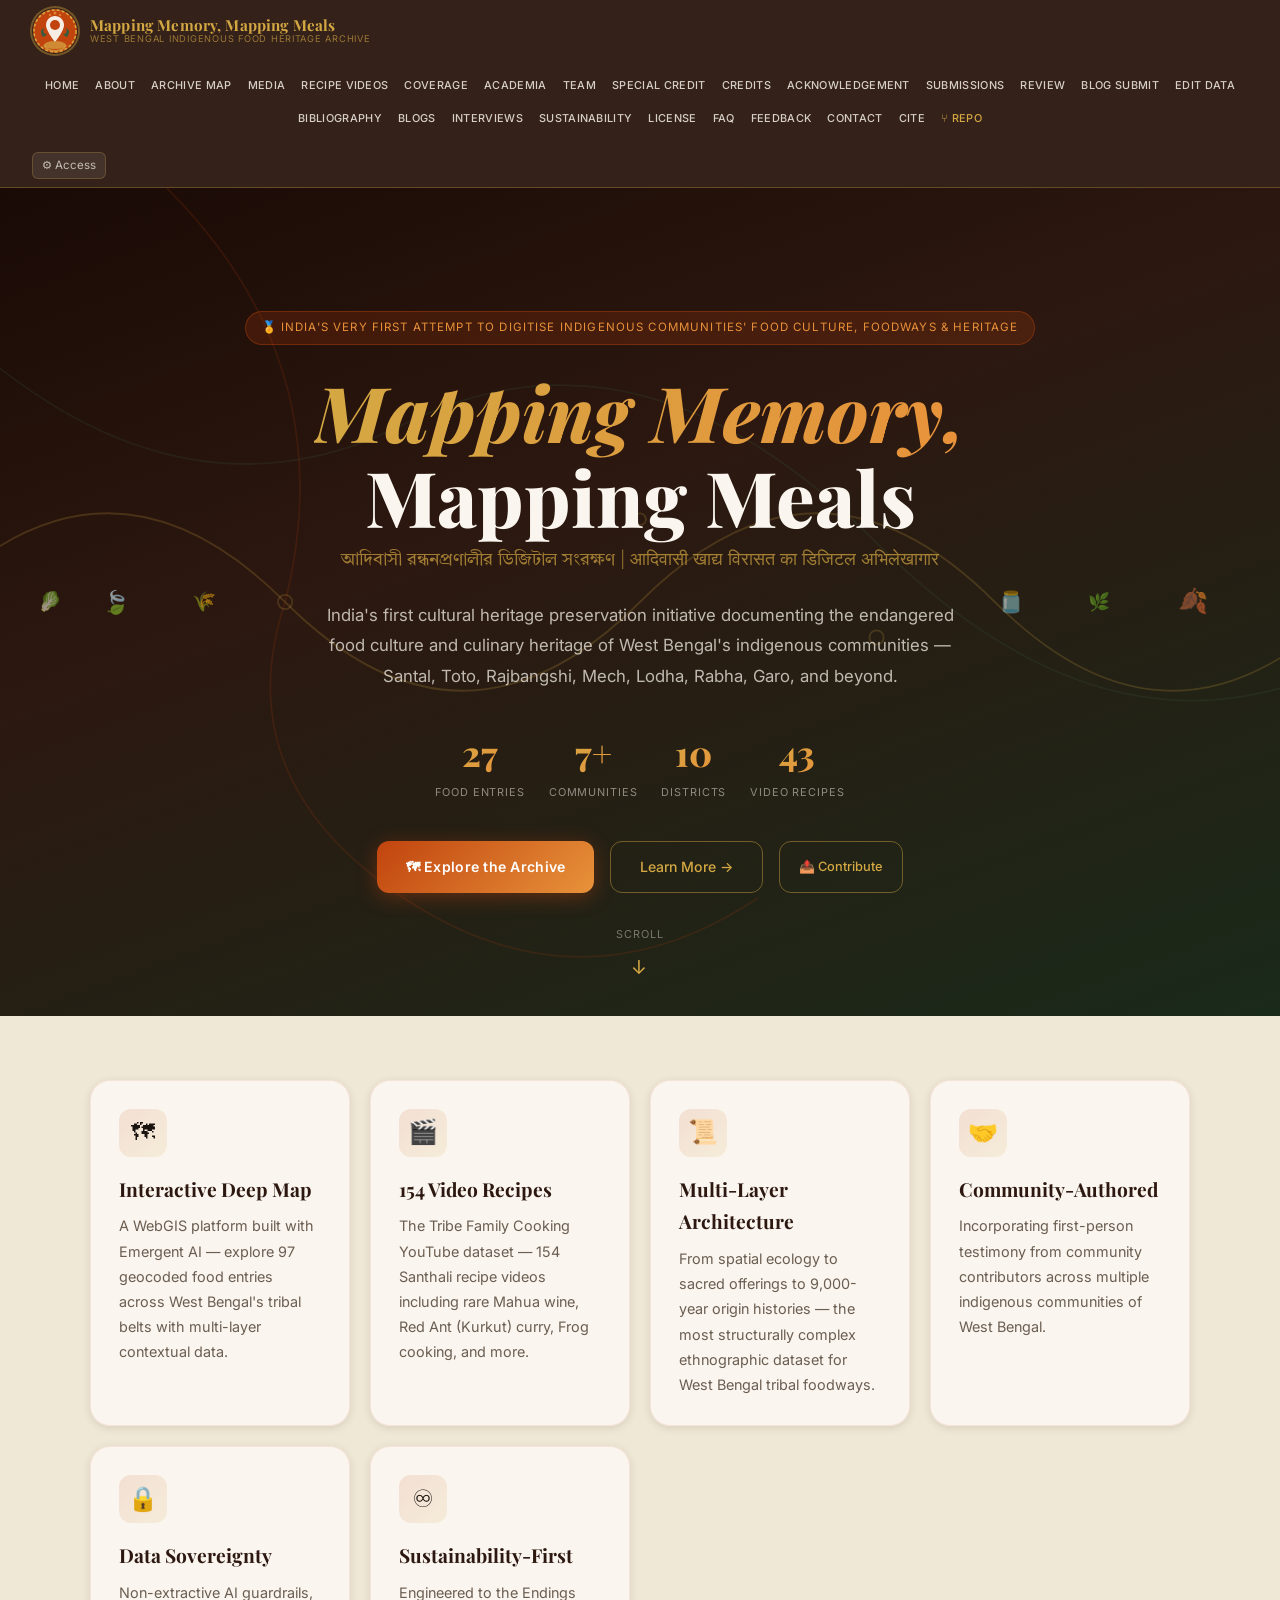
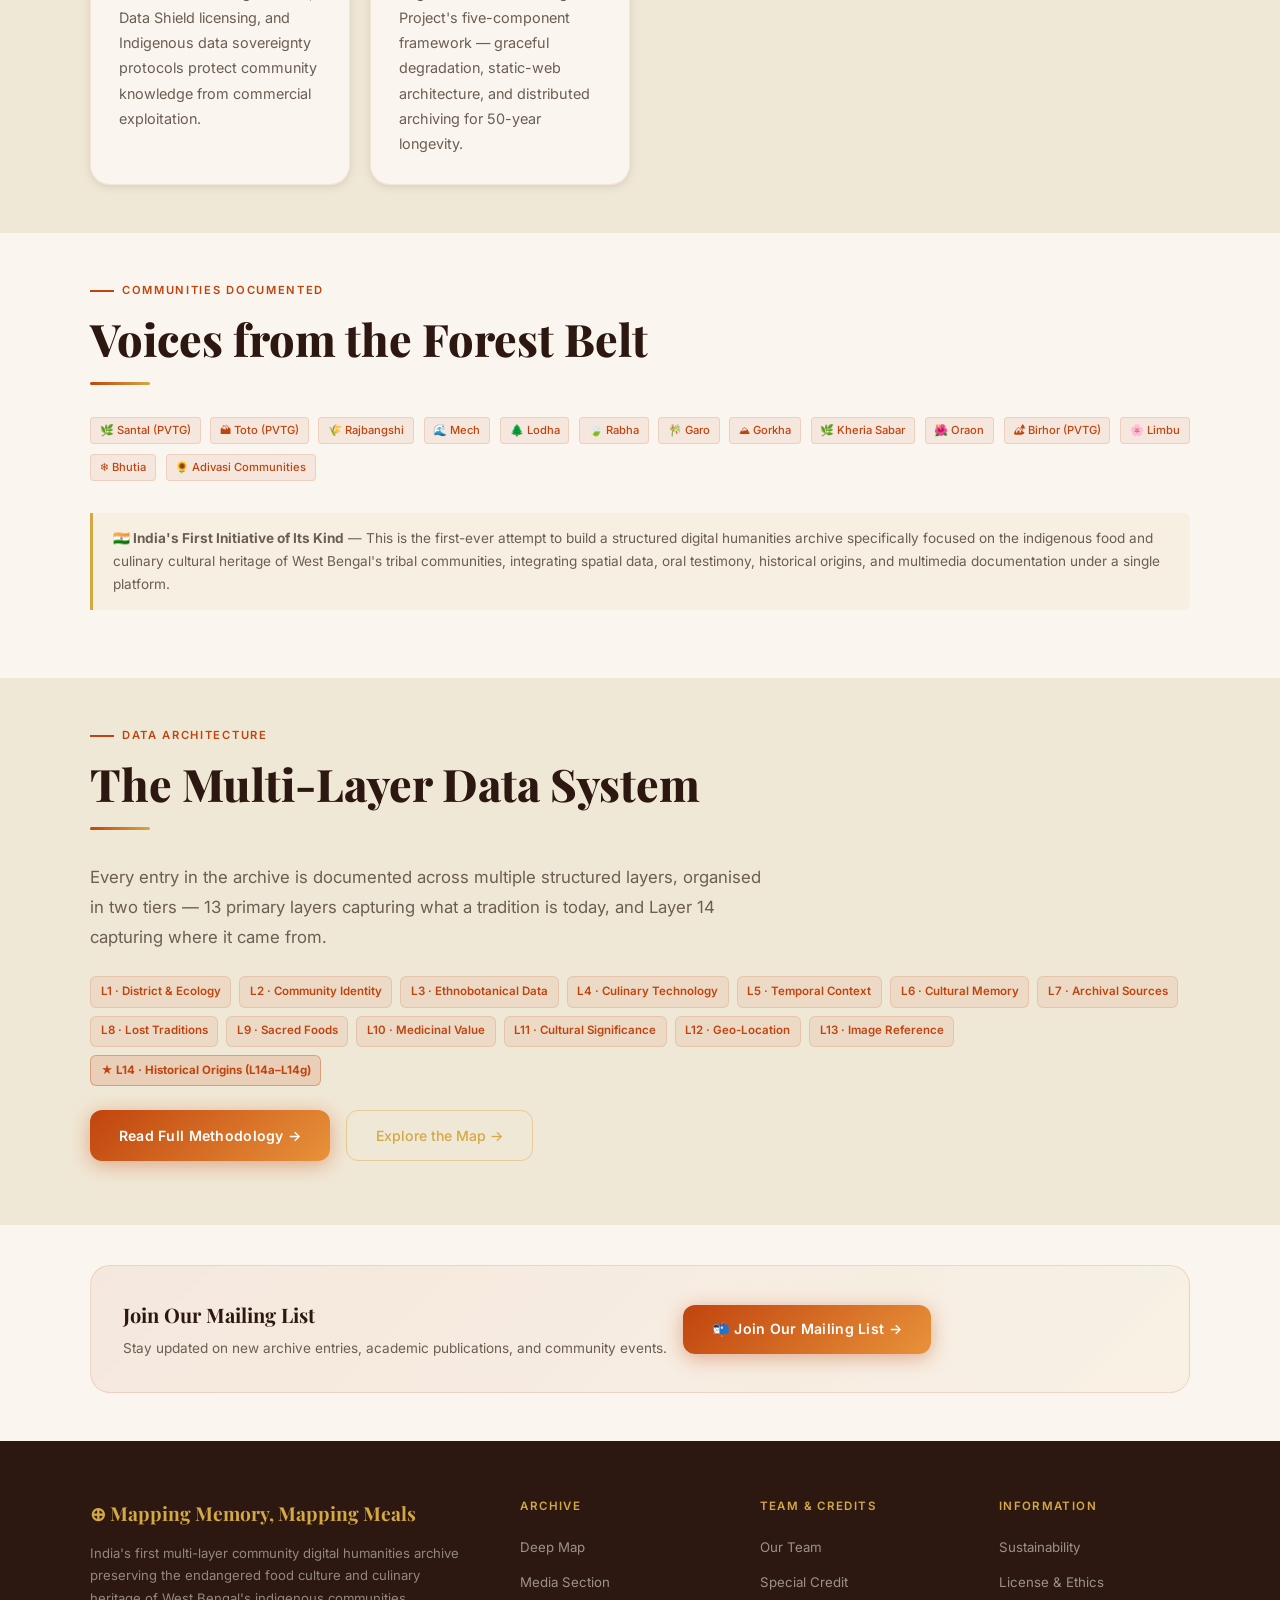
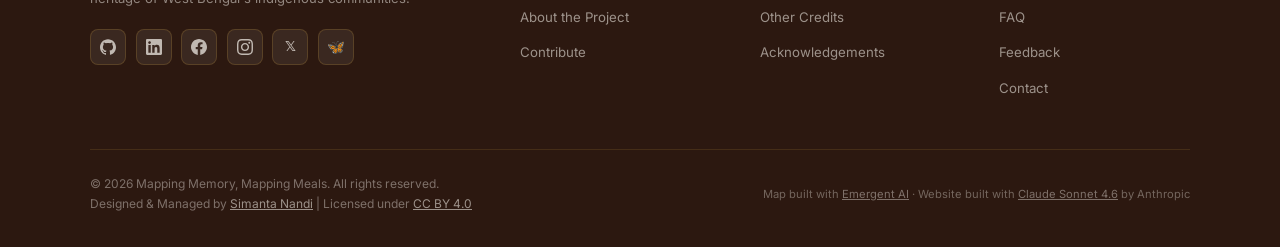
==== commit 7950ec50: "Update website v3 — user guide link, bibliography fix, hero text fix" ====
--- a/index.html
+++ b/index.html
@@ -1377,7 +1377,7 @@
       <p class="hero-subtitle">আদিবাসী রন্ধনপ্রণালীর ডিজিটাল সংরক্ষণ | आदिवासी खाद्य विरासत का डिजिटल अभिलेखागार</p>
 
       <p class="hero-desc">
-        India's first cultural heritage preservation initiative documenting the endangered food culture and food culture and culinary heritage of West Bengal's indigenous communities — Santal, Toto, Rajbangshi, Mech, Lodha, Rabha, Garo, and beyond.
+        India's first cultural heritage preservation initiative documenting the endangered food culture and culinary heritage of West Bengal's indigenous communities — Santal, Toto, Rajbangshi, Mech, Lodha, Rabha, Garo, and beyond.
       </p>
 
       <div class="hero-stats">
@@ -1661,6 +1661,16 @@
       <h2 class="section-title">Explore the Archive Map</h2>
       <div class="divider"></div>
 
+      <!-- User Guide + Map buttons row — above the map thumbnail -->
+      <div style="margin-bottom:1rem;display:flex;gap:0.75rem;flex-wrap:wrap;align-items:center">
+        <a href="https://docs.google.com/document/d/e/2PACX-1vTwrWeE-SOd_tTcuih-jjC8cg39qdgozHgkmWKSZM7FnGPkk75cjbBG790XlEz5Hw/pub"
+           target="_blank" rel="noopener"
+           class="btn-primary"
+           style="position:relative;z-index:5;display:inline-flex;align-items:center;gap:0.45rem;font-size:0.85rem">
+          📖 User Guide &amp; Manual for Exploring the Map
+        </a>
+      </div>
+
       <!-- Map thumbnail — clicking opens the live map in a new tab -->
       <div class="map-embed-wrapper" id="mapWrapper">
         <a href="https://tinyurl.com/4ukxfv2n" target="_blank" rel="noopener" style="display:block;position:relative;text-decoration:none">
@@ -2302,7 +2312,7 @@
 
       <!-- Bibliography thumbnail link -->
       <div class="card mt-3 reveal" style="display:flex;gap:2rem;align-items:center;flex-wrap:wrap">
-        <a href="https://docs.google.com/document/d/1SD-Ub6zqzbYTPrMMMCDn7_qfPOXj3_E3/edit" target="_blank" rel="noopener" style="flex:0 0 180px;background:linear-gradient(135deg,var(--earth),var(--bark));border-radius:var(--radius-md);padding:2rem;text-align:center;color:var(--cream);text-decoration:none;position:relative;z-index:5;display:block">
+        <a href="https://docs.google.com/document/d/e/2PACX-1vRmwP2C3kiHIIdSO9hyT_V8QF6-O1_rxG_c1GMuSZ9_SV1fvkbu4j5QoZ2t3mm0Fg/pub" target="_blank" rel="noopener" style="flex:0 0 180px;background:linear-gradient(135deg,var(--earth),var(--bark));border-radius:var(--radius-md);padding:2rem;text-align:center;color:var(--cream);text-decoration:none;position:relative;z-index:5;display:block">
           <div style="font-size:3rem;margin-bottom:0.5rem">📚</div>
           <div style="font-family:var(--font-display);font-weight:700;font-size:0.9rem;color:var(--cream)">Complete<br>Bibliography</div>
           <div style="font-size:0.7rem;opacity:0.6;margin-top:0.3rem;color:var(--cream)">98 entries · MLA 9th Ed. · Click to open</div>
@@ -2310,7 +2320,7 @@
         <div style="flex:1;min-width:200px">
           <div class="card-title">Complete Works Cited (MLA 9th Edition)</div>
           <div class="card-text" style="margin:0.5rem 0">98 unique entries covering: Tribal Food Traditions (West Bengal), Food Studies Theory, Deep Mapping & Spatial Humanities, Digital Cultural Heritage, and GIS & Spatial Science.</div>
-          <a href="https://docs.google.com/document/d/1SD-Ub6zqzbYTPrMMMCDn7_qfPOXj3_E3/edit" target="_blank" rel="noopener" class="btn-primary btn-sm mt-2" style="position:relative;z-index:5">
+          <a href="https://docs.google.com/document/d/e/2PACX-1vRmwP2C3kiHIIdSO9hyT_V8QF6-O1_rxG_c1GMuSZ9_SV1fvkbu4j5QoZ2t3mm0Fg/pub" target="_blank" rel="noopener" class="btn-primary btn-sm mt-2" style="position:relative;z-index:5">
             📖 Open Full Bibliography →
           </a>
         </div>
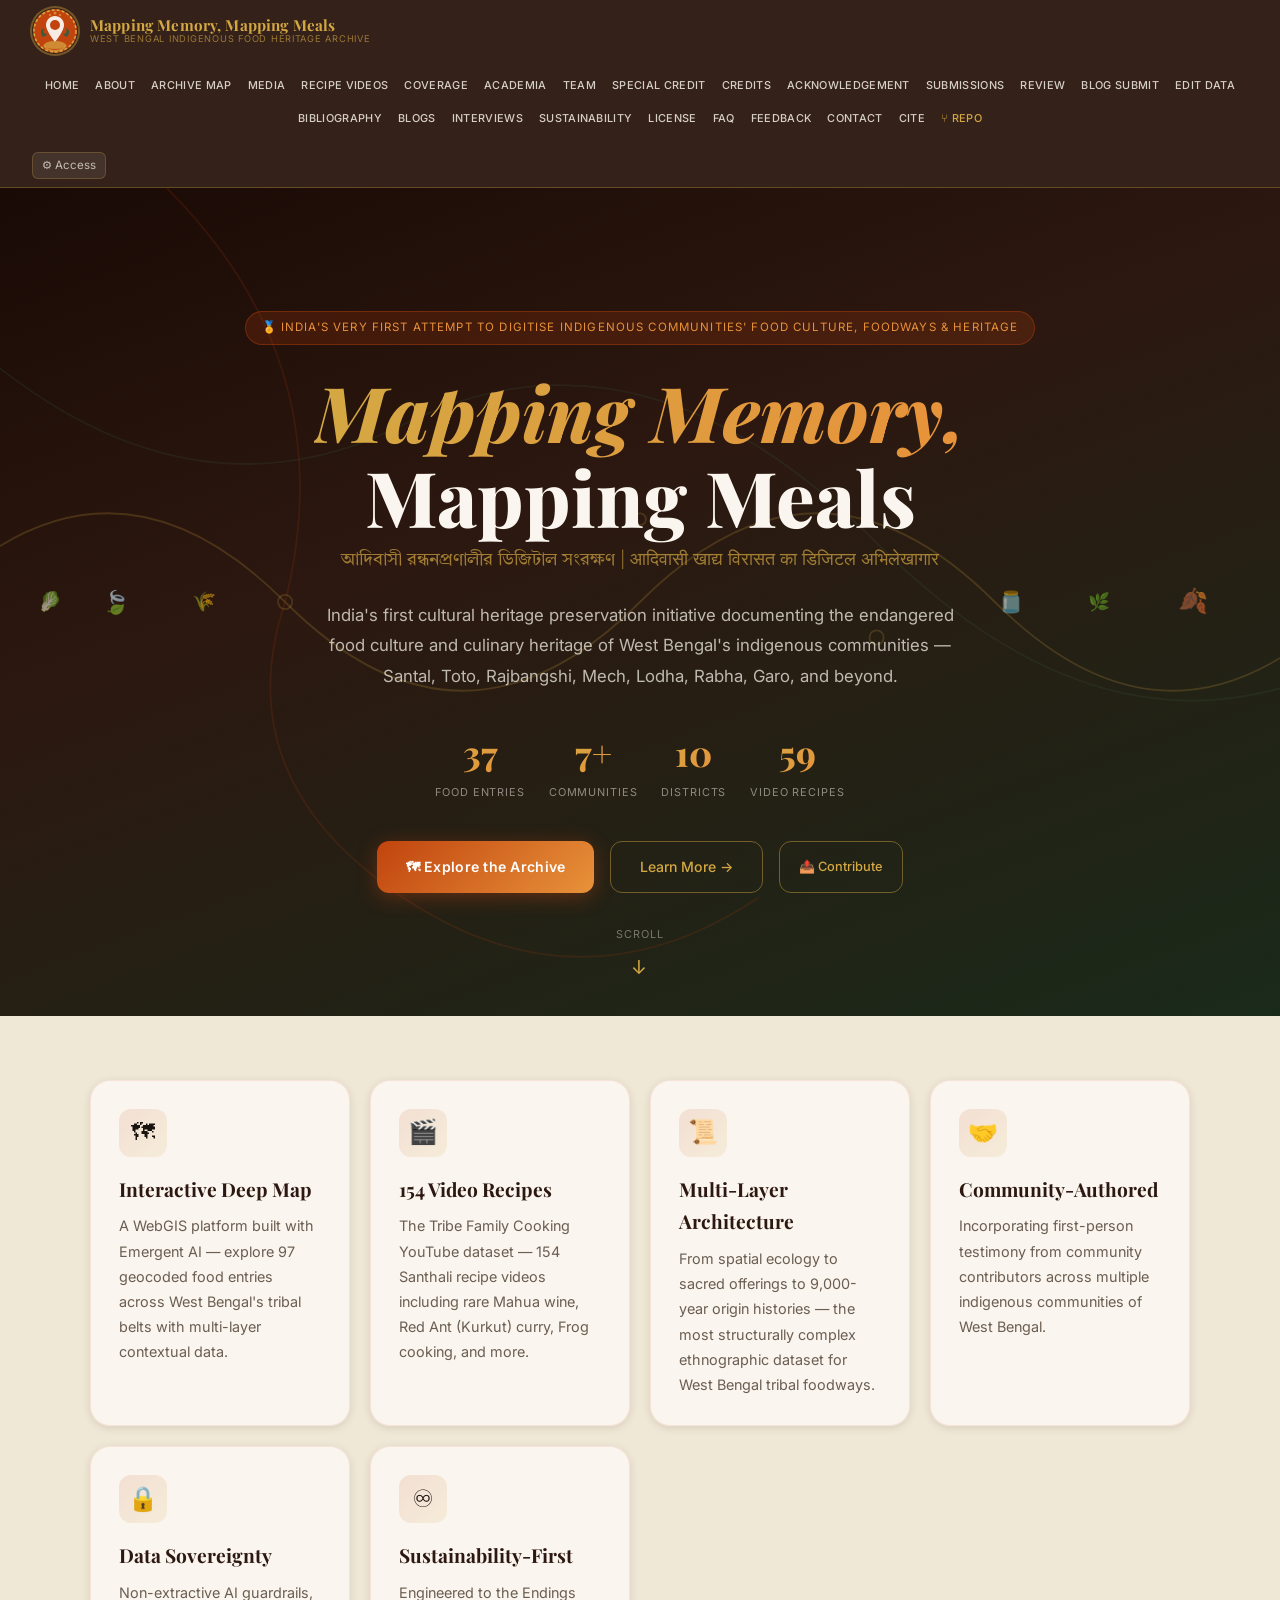
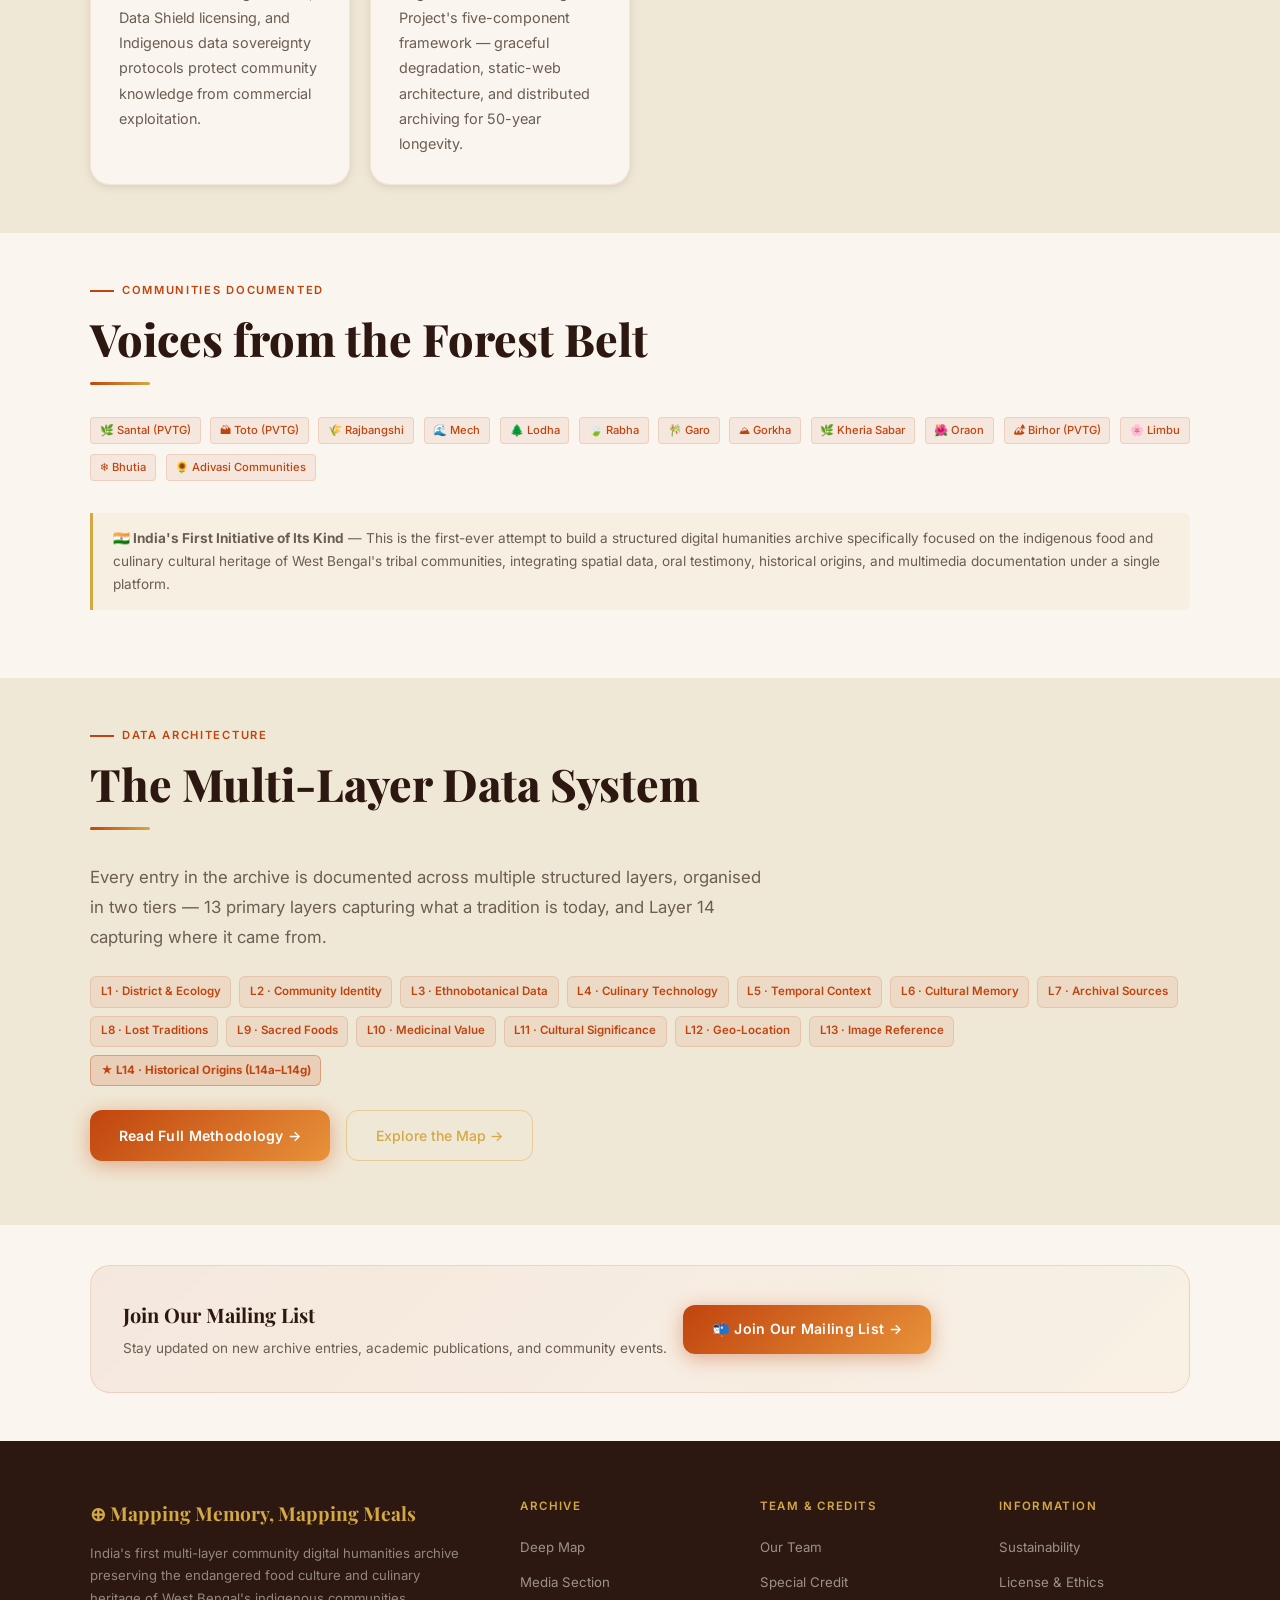
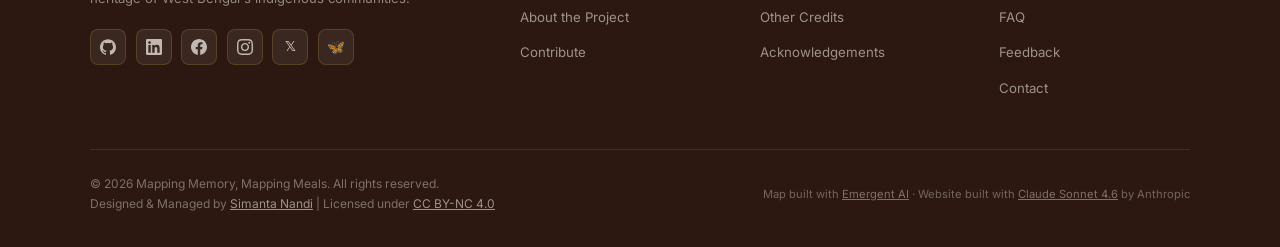
==== commit d2583b08: "Update website v3 — user guide link, bibliography fix, hero text fix" ====
--- a/index.html
+++ b/index.html
@@ -2497,17 +2497,17 @@
     <div class="section-inner">
 
       <div class="section-eyebrow">Licensing</div>
-      <h2 class="section-title">Creative Commons Attribution 4.0</h2>
+      <h2 class="section-title">Creative Commons Attribution-NonCommercial 4.0</h2>
       <div class="divider"></div>
 
       <div class="card reveal" style="margin-bottom:1.5rem">
         <div style="display:flex;align-items:center;gap:1.5rem;flex-wrap:wrap">
           <div style="font-size:4rem">⊕</div>
           <div style="flex:1">
-            <div class="card-title">This Work Is Licensed Under CC BY 4.0</div>
-            <div class="card-text" style="margin:0.5rem 0;line-height:1.8">The Mapping Memory, Mapping Meals archive is published under the <strong>Creative Commons Attribution 4.0 International (CC BY 4.0)</strong> licence. This is the most permissive CC licence, requiring only attribution. You are free to share, copy, redistribute, adapt, build upon, and transform this material for any purpose — including commercially — provided you give appropriate credit.</div>
-            <a href="https://creativecommons.org/licenses/by/4.0/" target="_blank" class="license-badge">
-              🔓 CC BY 4.0 — View Full Licence
+            <div class="card-title">This Work Is Licensed Under CC BY-NC 4.0</div>
+            <div class="card-text" style="margin:0.5rem 0;line-height:1.8">The Mapping Memory, Mapping Meals archive is published under the <strong>Creative Commons Attribution-NonCommercial 4.0 International (CC BY-NC 4.0)</strong> licence. You are free to share, copy, redistribute, adapt, and build upon this material for <strong>non-commercial purposes only</strong>, provided you give appropriate credit to the project and source communities. Commercial use of this archive's content is not permitted without explicit written consent.</div>
+            <a href="https://creativecommons.org/licenses/by-nc/4.0/deed.en" target="_blank" class="license-badge">
+              🔒 CC BY-NC 4.0 — View Full Licence
             </a>
           </div>
         </div>
@@ -2526,14 +2526,14 @@
           <div class="license-icon">🔄</div>
           <div>
             <h4>ShareAlike — Not Required</h4>
-            <p>Under CC BY 4.0 (as distinct from CC BY-SA), derivative works do not need to carry the same licence. Adaptations may be licensed under different terms — enabling maximum reuse in academic, community, and commercial contexts.</p>
+            <p>Under CC BY-NC 4.0 (as distinct from CC BY-NC-SA), derivative works do not need to carry the same licence. Adaptations may be licensed under different terms — enabling maximum reuse in academic and community contexts, provided the use remains non-commercial.</p>
           </div>
         </div>
         <div class="license-element reveal">
-          <div class="license-icon">💼</div>
+          <div class="license-icon">🚫</div>
           <div>
-            <h4>Commercial Use — Permitted</h4>
-            <p>Commercial use of this archive's content is permitted under CC BY 4.0, subject to appropriate attribution. We encourage commercial food enterprises, publishers, and media organisations to engage with this material while crediting the source communities.</p>
+            <h4>Commercial Use — Not Permitted</h4>
+            <p>Commercial use of this archive's content is <strong>not permitted</strong> under CC BY-NC 4.0. This archive is a non-commercial, non-funded academic initiative dedicated to community heritage preservation. For commercial licensing enquiries, please contact us directly at <a href="mailto:mappingmemory.contact@gmail.com" style="color:var(--clay)">mappingmemory.contact@gmail.com</a>.</p>
           </div>
         </div>
         <div class="license-element reveal">
@@ -2555,13 +2555,13 @@
 
       <div class="card mt-2 reveal">
         <div class="card-icon">🌿</div>
-        <div class="card-title">CC BY 4.0 and Indigenous Data Sovereignty — Understanding the Tension</div>
+        <div class="card-title">CC BY-NC 4.0 and Indigenous Data Sovereignty — Understanding the Tension</div>
         <div class="card-text" style="line-height:1.85">
-          <p>Creative Commons licensing and Indigenous data sovereignty can be in tension. CC BY 4.0 permits broad reuse; Indigenous data sovereignty requires that communities control how their knowledge circulates. This archive resolves the tension as follows:</p>
+          <p>Creative Commons licensing and Indigenous data sovereignty can be in tension. CC BY-NC 4.0 permits broad reuse; Indigenous data sovereignty requires that communities control how their knowledge circulates. This archive resolves the tension as follows:</p>
           <ul style="margin:0.75rem 0;padding-left:1.25rem;display:flex;flex-direction:column;gap:0.5rem">
             <li>Entries marked as <strong>sacred or restricted</strong> are held in a non-public layer pending community consultation.</li>
             <li>First-person community submissions are treated as the intellectual property of the contributor until explicit consent for archiving is given.</li>
-            <li>The CC BY 4.0 licence applies to the project's <em>scholarly apparatus</em> (methodology, architecture, documentation) and to community-contributed data only where consent has been explicitly given.</li>
+            <li>The CC BY-NC 4.0 licence applies to the project's <em>scholarly apparatus</em> (methodology, architecture, documentation) and to community-contributed data only where consent has been explicitly given.</li>
             <li>The Data Shield non-scraping clause is an additional contractual restriction layered over the CC licence, protecting indigenous knowledge from AI training use cases not contemplated in traditional open-access frameworks.</li>
           </ul>
           <p>For further reading on Creative Commons licensing, visit <a href="https://creativecommons.org/" target="_blank" style="color:var(--clay)">creativecommons.org</a>.</p>
@@ -2777,7 +2777,7 @@
         <div class="card-text" style="line-height:1.9">
           <ul style="padding-left:1.1rem;display:flex;flex-direction:column;gap:0.5rem">
             <li>This is a living archive — entries are updated monthly. When citing specific food records, note the entry ID (e.g. T-001) and the date of access.</li>
-            <li>The project is licensed under <a href="https://creativecommons.org/licenses/by/4.0/" target="_blank" style="color:var(--clay)">CC BY 4.0</a> — attribution is required but adaptation is freely permitted.</li>
+            <li>The project is licensed under <a href="https://creativecommons.org/licenses/by-nc/4.0/deed.en" target="_blank" style="color:var(--clay)">CC BY-NC 4.0</a> — attribution is required but adaptation is freely permitted.</li>
             <li>For citing specific food entries: add the entry title and ID after the archive title, e.g. "S. Nandi, <em>Mapping Memory…</em>, Entry T-001: Toto Yashai Nayako (Leaf-Parcel Fish)."</li>
             <li>For data citations in computational research, use the GitHub repository: github.com/mappingmemorymappingmeals/mappingmemoryproject</li>
           </ul>
@@ -4894,7 +4894,7 @@
       <div class="footer-copy">
         © 2026 Mapping Memory, Mapping Meals. All rights reserved.<br>
         Designed &amp; Managed by <a href="https://www.linkedin.com/in/simanta-nandi-1399841b5/" target="_blank">Simanta Nandi</a> |
-        Licensed under <a href="https://creativecommons.org/licenses/by/4.0/" target="_blank">CC BY 4.0</a>
+        Licensed under <a href="https://creativecommons.org/licenses/by-nc/4.0/deed.en" target="_blank">CC BY-NC 4.0</a>
       </div>
       <div class="footer-tech">
         Map built with <a href="https://emergent.sh" target="_blank" style="color:rgba(250,246,239,0.4)">Emergent AI</a> ·
@@ -5059,7 +5059,7 @@
   { q: "How can I report an error in the archive?", a: "Use our 'Edit Data' submission form under the Submissions section. Please include the Entry ID, the specific field needing correction, the current incorrect value, and the proposed correction with source references. A separate correction sheet upload is required." },
   { q: "How do I cite a record from this archive?", a: "We provide citation formats in MLA 9th, APA 7th, Chicago, and Harvard styles — available on our Bibliography page. When citing a specific food entry, reference the entry ID, the project name, the creator, and the access date." },
   { q: "The interactive map appears blank. What should I do?", a: "The map is hosted on free-tier infrastructure that goes to sleep after 30 minutes of inactivity. Please wait approximately 20 seconds after clicking to launch the map and then refresh if it remains blank. This is a known limitation of our non-funded free hosting. Click the pulsing play button on the archive page to launch it." },
-  { q: "Is this archive open access? Can I use the content freely?", a: "Yes — the archive is published under Creative Commons Attribution 4.0 (CC BY 4.0). You are free to share, adapt, and build upon the material for any purpose, including commercial, provided you give appropriate credit. However, entries marked as sacred or restricted are held in a non-public layer pending community consultation and are not covered by the CC BY 4.0 licence." },
+  { q: "Is this archive open access? Can I use the content freely?", a: "Yes — the archive is published under Creative Commons Attribution-NonCommercial 4.0 (CC BY-NC 4.0). You are free to share, adapt, and build upon the material for non-commercial purposes, provided you give appropriate credit. Commercial use is not permitted without explicit consent. However, entries marked as sacred or restricted are held in a non-public layer pending community consultation and are not covered by the CC BY-NC 4.0 licence." },
   { q: "Are AI tools used to train commercial models on this data?", a: "No. The archive implements a 'Data Shield' — robots.txt modifications, non-AI-scraping licences, and data-licensing scripts — that prohibit corporate AI systems from scraping this archive's indigenous knowledge to train Large Language Models without community consent. This protects Indigenous data sovereignty." },
   { q: "Which tribal communities does the archive currently cover?", a: "The archive currently documents 7+ communities including the Santal, Toto (PVTG), Rajbangshi, Mech, Lodha (PVTG), Rabha, Garo, Gorkha, Kheria Sabar, Oraon, Birhor (PVTG), Limbu, Bhutia, and Adivasi communities across West Bengal. Coverage is continuously expanding through community contributions and fieldwork." },
   { q: "What is the Tribe Family Cooking dataset?", a: "The Tribe Family Cooking dataset comprises 154 long-form Santhali recipe videos plus 5 Shorts extracted via the YouTube Data API v3. It includes rare preparations such as Mahua wine, Red Ant (Kurkut) curry, Frog cooking, Eel fish, and Pakhal (fermented soaked rice) — representing the most comprehensive digital documentation of contemporary Santhali culinary practice currently available." },
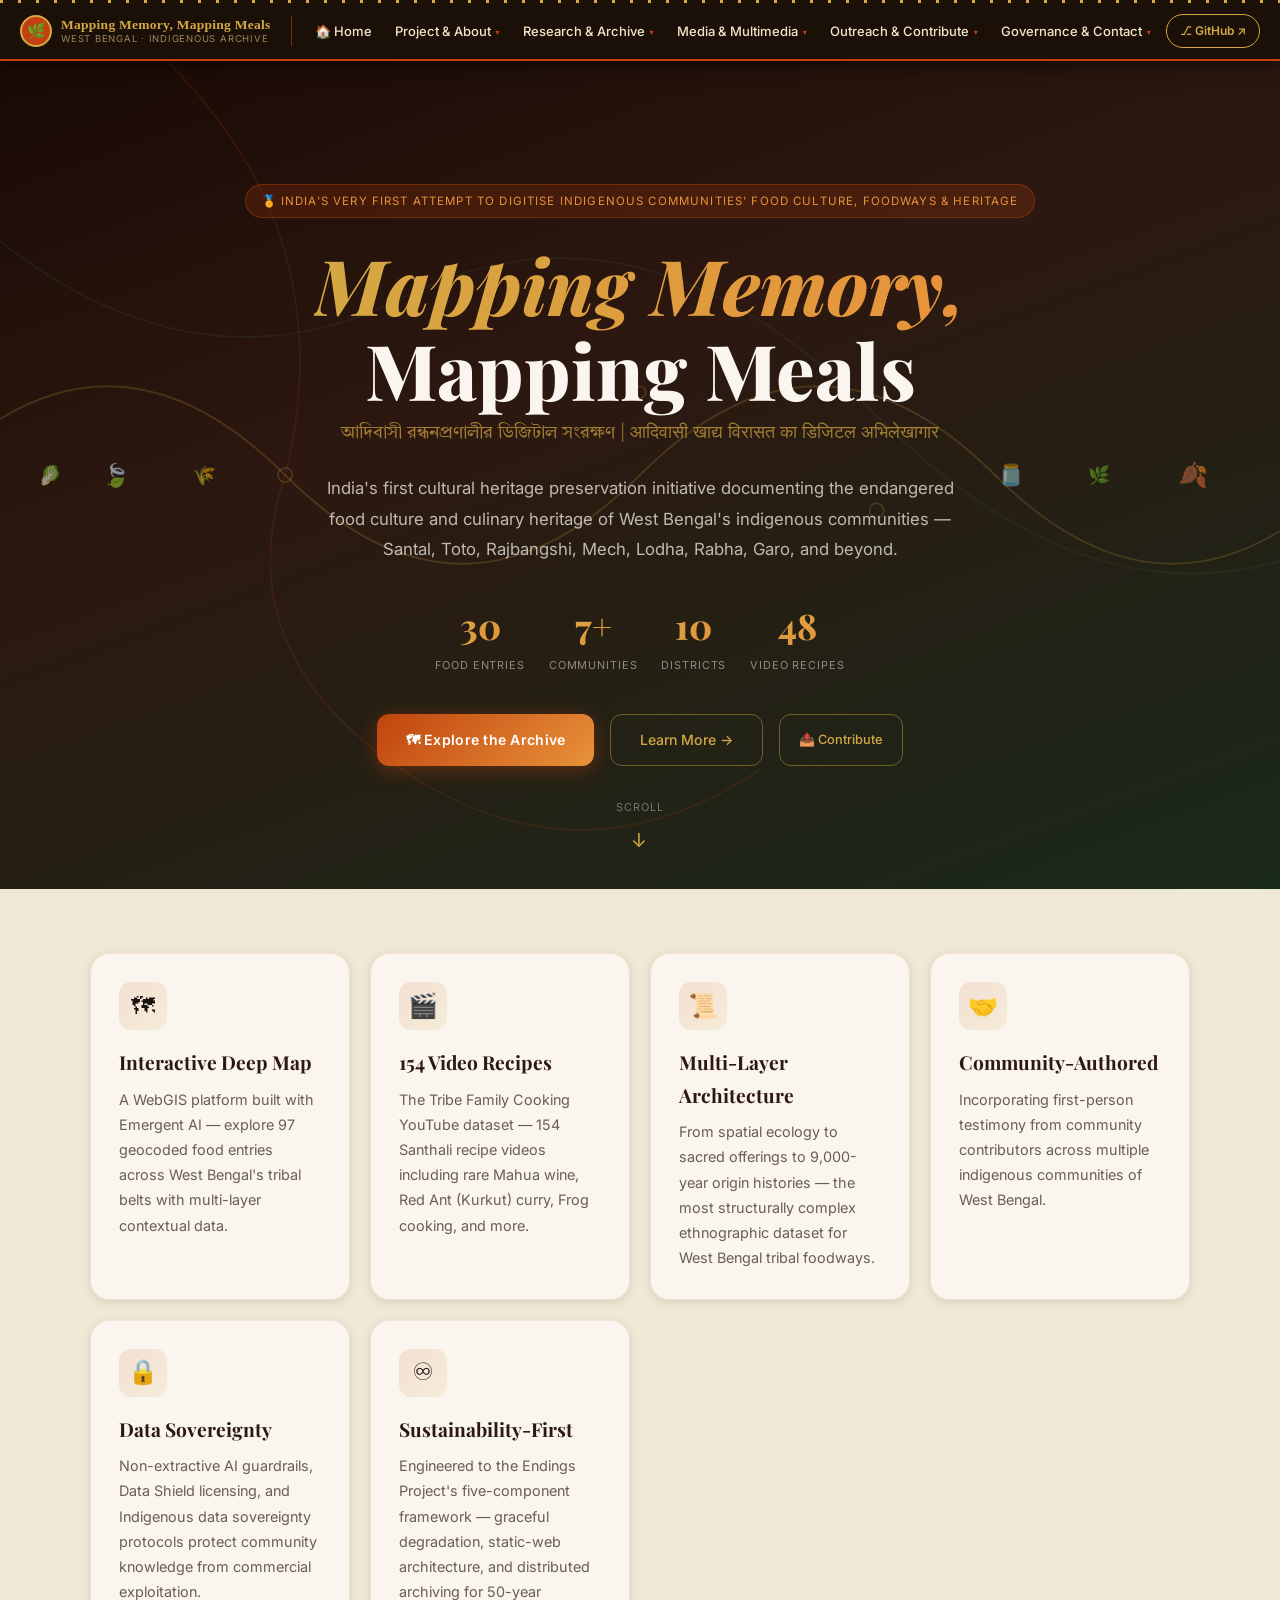
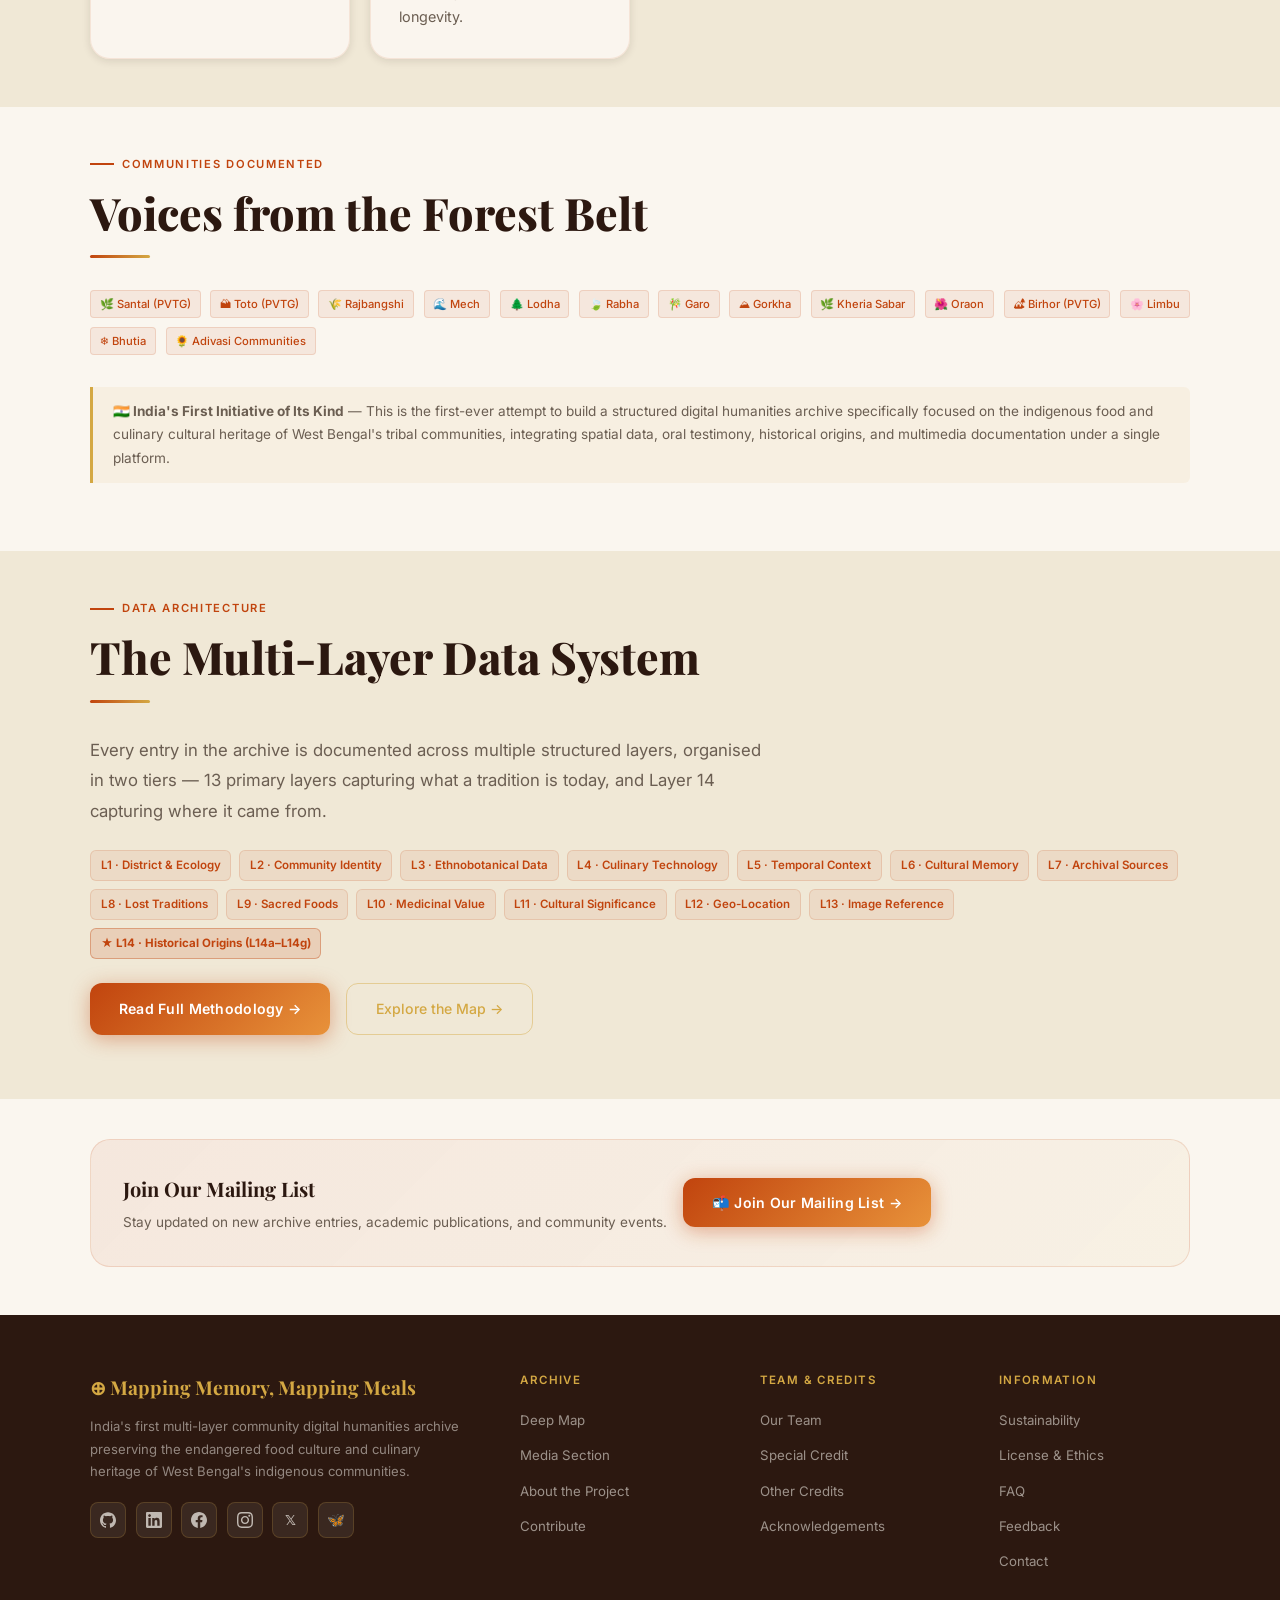
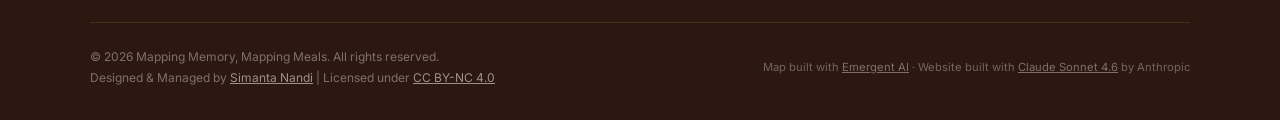
==== commit 73e462f3: "Replace flat nav with dropdown menu" ====
--- a/index.html
+++ b/index.html
@@ -1202,6 +1202,7 @@
 .toast-countdown { font-size: 0.7rem; color: var(--ash); margin-top: 0.5rem; }
 
 </style>
+<link rel="stylesheet" href="navbar-dropdown.css">
 </head>
 <body>
 
@@ -1276,70 +1277,221 @@
 </div>
 
 <!-- ============================================================ NAVBAR -->
-<nav class="navbar" id="navbar">
-  <a class="navbar-logo" href="#" onclick="showPage('home')">
-    <div class="logo-icon" style="width:46px;height:46px;padding:0;background:none;animation:none">
-      <svg viewBox="0 0 46 46" xmlns="http://www.w3.org/2000/svg" width="46" height="46">
-        <!-- Background circle -->
-        <circle cx="23" cy="23" r="22" fill="#C1440E"/>
-        <circle cx="23" cy="23" r="21" fill="none" stroke="#D4A843" stroke-width="1.5" stroke-dasharray="3 2"/>
-        <!-- Map pin/location indicator -->
-        <path d="M23 8 C18 8 14 12 14 17 C14 23 23 34 23 34 C23 34 32 23 32 17 C32 12 28 8 23 8Z" 
-              fill="#FAF6EF" opacity="0.95"/>
-        <circle cx="23" cy="17" r="5" fill="#C1440E"/>
-        <!-- Leaf/plant motif left -->
-        <path d="M10 28 Q7 22 12 20 Q10 26 15 26 Q12 30 10 28Z" fill="#3D5A3E"/>
-        <!-- Leaf/plant motif right -->
-        <path d="M36 28 Q39 22 34 20 Q36 26 31 26 Q34 30 36 28Z" fill="#3D5A3E"/>
-        <!-- Bottom bowl shape -->
-        <ellipse cx="23" cy="37" rx="11" ry="4" fill="#D4A843" opacity="0.7"/>
-        <path d="M12 37 Q14 42 23 43 Q32 42 34 37" fill="none" stroke="#D4A843" stroke-width="2" opacity="0.7"/>
-        <!-- Steam dots at top -->
-        <circle cx="18" cy="7" r="1.2" fill="#E8923A" opacity="0.7"/>
-        <circle cx="23" cy="5" r="1.5" fill="#E8923A" opacity="0.8"/>
-        <circle cx="28" cy="7" r="1.2" fill="#E8923A" opacity="0.7"/>
-      </svg>
-    </div>
-    <div class="logo-text">
-      <span class="logo-title">Mapping Memory, Mapping Meals</span>
-      <span class="logo-subtitle">West Bengal Indigenous Food Heritage Archive</span>
-    </div>
-  </a>
-
-  <ul class="nav-links">
-    <li><a onclick="showPage('home')">Home</a></li>
-    <li><a onclick="showPage('about')">About</a></li>
-    <li><a onclick="showPage('archive')">Archive Map</a></li>
-    <li><a onclick="showPage('media-section')">Media</a></li>
-    <li><a onclick="showPage('tribe-cooking')">Recipe Videos</a></li>
-    <li><a onclick="showPage('media-coverage')">Coverage</a></li>
-    <li><a onclick="showPage('academia')">Academia</a></li>
-    <li><a onclick="showPage('team')">Team</a></li>
-    <li><a onclick="showPage('special-credit')">Special Credit</a></li>
-    <li><a onclick="showPage('other-credits')">Credits</a></li>
-    <li><a onclick="showPage('acknowledgement')">Acknowledgement</a></li>
-    <li><a onclick="showPage('submissions')">Submissions</a></li>
-    <li><a onclick="showPage('sub-review')">Review</a></li>
-    <li><a onclick="showPage('sub-blog')">Blog Submit</a></li>
-    <li><a onclick="showPage('sub-edit')">Edit Data</a></li>
-    <li><a onclick="showPage('bibliography')">Bibliography</a></li>
-    <li><a onclick="showPage('blogs')">Blogs</a></li>
-    <li><a onclick="showPage('interviews')">Interviews</a></li>
-    <li><a onclick="showPage('sustainability')">Sustainability</a></li>
-    <li><a onclick="showPage('license')">License</a></li>
-    <li><a onclick="showPage('faq')">FAQ</a></li>
-    <li><a onclick="showPage('feedback')">Feedback</a></li>
-    <li><a onclick="showPage('contact')">Contact</a></li>
-    <li><a onclick="showPage('citation')">Cite</a></li>
-    <li><a href="https://github.com/mappingmemorymappingmeals/mappingmemoryproject/tree/main" target="_blank" style="color:var(--turmeric)">⑂ Repo</a></li>
-  </ul>
-
-  <div class="nav-actions">
-    <button class="a11y-btn" onclick="toggleA11y()">⚙ Access</button>
-    <button class="hamburger" onclick="toggleMobile()" aria-label="Menu">
+<!-- ════════════════════ PASTE THIS IN PLACE OF YOUR OLD <nav> ══════════ -->
+<nav id="mmmm-dropdown-nav" role="navigation" aria-label="Main Navigation">
+  <div class="dd-inner">
+
+    <!-- Brand -->
+    <a class="dd-brand" role="button" tabindex="0" aria-label="Go to Home">
+      <div class="dd-brand-pin">🌿</div>
+      <div class="dd-brand-words">
+        <span class="dd-brand-main">Mapping Memory, Mapping Meals</span>
+        <span class="dd-brand-sub">West Bengal · Indigenous Archive</span>
+      </div>
+    </a>
+
+    <div class="dd-sep" aria-hidden="true"></div>
+
+    <!-- Hamburger -->
+    <button id="dd-burger" class="dd-burger"
+            aria-controls="dd-menu" aria-expanded="false"
+            aria-label="Toggle navigation menu">
       <span></span><span></span><span></span>
     </button>
-  </div>
+
+    <!-- Menu -->
+    <ul id="dd-menu" class="dd-menu" role="menubar">
+
+      <!-- 1. HOME -->
+      <li class="dd-item" role="none">
+        <button class="dd-direct" data-section="home"
+                role="menuitem" aria-label="Home">
+          🏠 Home
+        </button>
+      </li>
+
+      <!-- 2. PROJECT & ABOUT -->
+      <li class="dd-item" role="none">
+        <button class="dd-btn" role="menuitem"
+                aria-haspopup="true" aria-expanded="false">
+          Project &amp; About <span class="dd-caret" aria-hidden="true">▾</span>
+        </button>
+        <ul class="dd-panel" role="menu" aria-label="Project and About">
+          <span class="dd-group-label">About the Work</span>
+          <li role="none">
+            <button class="dd-row" data-section="about" role="menuitem">
+              <span class="ico">ℹ</span> About the Project
+            </button>
+          </li>
+          <li role="none">
+            <button class="dd-row" data-section="team" role="menuitem">
+              <span class="ico">👥</span> Our Team
+            </button>
+          </li>
+          <li role="none">
+            <button class="dd-row" data-section="special-credit" role="menuitem">
+              <span class="ico">⭐</span> Special Credit
+            </button>
+          </li>
+          <li role="none">
+            <button class="dd-row" data-section="credits" role="menuitem">
+              <span class="ico">🤝</span> Other Credits
+            </button>
+          </li>
+          <li role="none">
+            <button class="dd-row" data-section="acknowledgement" role="menuitem">
+              <span class="ico">🙏</span> Acknowledgements
+            </button>
+          </li>
+        </ul>
+      </li>
+
+      <!-- 3. RESEARCH & ARCHIVE -->
+      <li class="dd-item" role="none">
+        <button class="dd-btn" role="menuitem"
+                aria-haspopup="true" aria-expanded="false">
+          Research &amp; Archive <span class="dd-caret" aria-hidden="true">▾</span>
+        </button>
+        <ul class="dd-panel" role="menu" aria-label="Research and Archive">
+          <span class="dd-group-label">Data &amp; Scholarship</span>
+          <li role="none">
+            <button class="dd-row" data-section="archive-map" role="menuitem">
+              <span class="ico">🗺</span> Archive Map
+            </button>
+          </li>
+          <li role="none">
+            <button class="dd-row" data-section="academia" role="menuitem">
+              <span class="ico">🎓</span> Global Academia
+            </button>
+          </li>
+          <li role="none">
+            <button class="dd-row" data-section="bibliography" role="menuitem">
+              <span class="ico">📚</span> Bibliography
+            </button>
+          </li>
+          <li role="none">
+            <button class="dd-row" data-section="blogs" role="menuitem">
+              <span class="ico">📖</span> Blogs
+            </button>
+          </li>
+          <li role="none">
+            <button class="dd-row" data-section="interviews" role="menuitem">
+              <span class="ico">🎙</span> Interviews
+            </button>
+          </li>
+          <li role="none">
+            <button class="dd-row" data-section="cite" role="menuitem">
+              <span class="ico">📋</span> Cite This Project
+            </button>
+          </li>
+        </ul>
+      </li>
+
+      <!-- 4. MEDIA & MULTIMEDIA -->
+      <li class="dd-item" role="none">
+        <button class="dd-btn" role="menuitem"
+                aria-haspopup="true" aria-expanded="false">
+          Media &amp; Multimedia <span class="dd-caret" aria-hidden="true">▾</span>
+        </button>
+        <ul class="dd-panel" role="menu" aria-label="Media and Multimedia">
+          <span class="dd-group-label">Visual &amp; Audio</span>
+          <li role="none">
+            <button class="dd-row" data-section="media" role="menuitem">
+              <span class="ico">🎬</span> Media Section
+            </button>
+          </li>
+          <li role="none">
+            <button class="dd-row" data-section="recipe-videos" role="menuitem">
+              <span class="ico">📺</span> 154 Recipe Videos
+            </button>
+          </li>
+          <li role="none">
+            <button class="dd-row" data-section="coverage" role="menuitem">
+              <span class="ico">📰</span> Media Coverage
+            </button>
+          </li>
+        </ul>
+      </li>
+
+      <!-- 5. OUTREACH & CONTRIBUTE -->
+      <li class="dd-item" role="none">
+        <button class="dd-btn" role="menuitem"
+                aria-haspopup="true" aria-expanded="false">
+          Outreach &amp; Contribute <span class="dd-caret" aria-hidden="true">▾</span>
+        </button>
+        <ul class="dd-panel" role="menu" aria-label="Outreach and Contribute">
+          <span class="dd-group-label">Participate</span>
+          <li role="none">
+            <button class="dd-row" data-section="submissions" role="menuitem">
+              <span class="ico">📤</span> Submissions
+            </button>
+          </li>
+          <li role="none">
+            <button class="dd-row" data-section="review" role="menuitem">
+              <span class="ico">📝</span> Submit a Review
+            </button>
+          </li>
+          <li role="none">
+            <button class="dd-row" data-section="blog-submit" role="menuitem">
+              <span class="ico">✍</span> Submit a Blog
+            </button>
+          </li>
+          <li role="none">
+            <button class="dd-row" data-section="edit-data" role="menuitem">
+              <span class="ico">✏</span> Edit Data
+            </button>
+          </li>
+          <span class="dd-group-label">Long-term</span>
+          <li role="none">
+            <button class="dd-row" data-section="sustainability" role="menuitem">
+              <span class="ico">🌱</span> Sustainability
+            </button>
+          </li>
+        </ul>
+      </li>
+
+      <!-- 6. GOVERNANCE & CONTACT -->
+      <li class="dd-item" role="none">
+        <button class="dd-btn" role="menuitem"
+                aria-haspopup="true" aria-expanded="false">
+          Governance &amp; Contact <span class="dd-caret" aria-hidden="true">▾</span>
+        </button>
+        <ul class="dd-panel" role="menu" aria-label="Governance and Contact">
+          <span class="dd-group-label">Policy &amp; Support</span>
+          <li role="none">
+            <button class="dd-row" data-section="license" role="menuitem">
+              <span class="ico">⚖</span> License &amp; Ethics
+            </button>
+          </li>
+          <li role="none">
+            <button class="dd-row" data-section="faq" role="menuitem">
+              <span class="ico">❓</span> FAQ
+            </button>
+          </li>
+          <li role="none">
+            <button class="dd-row" data-section="feedback" role="menuitem">
+              <span class="ico">💬</span> Feedback
+            </button>
+          </li>
+          <li role="none">
+            <button class="dd-row" data-section="contact" role="menuitem">
+              <span class="ico">📬</span> Contact Us
+            </button>
+          </li>
+        </ul>
+      </li>
+
+    </ul><!-- /dd-menu -->
+
+    <!-- GitHub button -->
+    <a href="https://github.com/mappingmemorymappingmeals/mappingmemoryproject/tree/main"
+       class="dd-github"
+       target="_blank" rel="noopener noreferrer"
+       aria-label="GitHub Repository (opens in new tab)">
+      ⎇ GitHub ↗
+    </a>
+
+  </div><!-- /dd-inner -->
 </nav>
 
 <!-- ============================================================ PAGE: HOME -->
@@ -5286,5 +5438,6 @@
 window.addEventListener('scroll', triggerReveals, { passive: true });
 </script>
 
+<script src="navbar-dropdown.js"></script>
 </body>
 </html>
--- a/navbar-dropdown.css
+++ b/navbar-dropdown.css
@@ -0,0 +1,254 @@
+/* ═══════════════════════════════════════════════════════════════════════════
+   Mapping Memory, Mapping Meals — Dropdown Navigation CSS
+   File: navbar-dropdown.css
+   Upload to: root of your GitHub repo  (same level as index.html)
+   ═══════════════════════════════════════════════════════════════════════════
+   HOW TO ADD: paste this ONE line inside your existing <head>:
+   <link rel="stylesheet" href="navbar-dropdown.css">
+   ═══════════════════════════════════════════════════════════════════════════ */
+
+/* ── tokens ─────────────────────────────────────────────────────────────── */
+:root {
+  --dd-bg:        #1a1008;    /* navbar background        */
+  --dd-border:    #8b4513;    /* terracotta accent border  */
+  --dd-text:      #f5e6c8;    /* warm cream text           */
+  --dd-muted:     #a0845c;    /* muted parchment           */
+  --dd-accent:    #c44010;    /* clay terracotta           */
+  --dd-gold:      #d4a843;    /* turmeric gold             */
+  --dd-hover-bg:  #2a1a08;    /* hover row background      */
+  --dd-panel:     #1e1208;    /* dropdown panel bg         */
+  --dd-panel-bdr: #6b3410;    /* dropdown panel border     */
+  --dd-h:         56px;       /* navbar height             */
+  --dd-w:         230px;      /* dropdown width            */
+  --dd-font:      inherit;    /* inherits site font        */
+  --dd-rad:       6px;
+  --dd-shadow:    0 10px 40px rgba(0,0,0,.7);
+  --dd-speed:     .18s;
+}
+
+/* ── hide the OLD flat nav, reveal the new one ─────────────────────────── */
+/* We target the existing nav by its class/id — adjust if needed */
+#main-nav,
+.main-nav,
+nav.site-nav,
+header nav {
+  display: none !important;
+}
+
+/* ── outer shell ─────────────────────────────────────────────────────────── */
+#mmmm-dropdown-nav {
+  position: sticky;
+  top: 0;
+  z-index: 99999;
+  width: 100%;
+  background: var(--dd-bg);
+  border-bottom: 2px solid var(--dd-accent);
+  box-shadow: 0 2px 18px rgba(0,0,0,.65);
+  font-family: var(--dd-font);
+  /* gold-dot top strip */
+  background-image: repeating-linear-gradient(
+    90deg,
+    var(--dd-gold) 0px, var(--dd-gold) 3px,
+    transparent 3px, transparent 18px
+  );
+  background-size: 100% 3px;
+  background-repeat: no-repeat;
+  background-position: top;
+  padding-top: 3px;
+}
+
+/* ── inner flex row ──────────────────────────────────────────────────────── */
+.dd-inner {
+  max-width: 1320px;
+  margin: 0 auto;
+  height: var(--dd-h);
+  display: flex;
+  align-items: center;
+  padding: 0 20px;
+  gap: 4px;
+}
+
+/* ── brand ───────────────────────────────────────────────────────────────── */
+.dd-brand {
+  display: flex;
+  align-items: center;
+  gap: 9px;
+  text-decoration: none;
+  flex-shrink: 0;
+  margin-right: 8px;
+  cursor: pointer;
+}
+.dd-brand-pin {
+  width: 32px; height: 32px;
+  background: var(--dd-accent);
+  border-radius: 50%;
+  display: flex; align-items: center; justify-content: center;
+  font-size: 15px;
+  border: 2px solid var(--dd-gold);
+  flex-shrink: 0;
+}
+.dd-brand-words { display: flex; flex-direction: column; line-height: 1.2; }
+.dd-brand-main  {
+  font-size: 13.5px; font-weight: 700;
+  color: var(--dd-gold);
+  letter-spacing: .02em;
+  font-family: Georgia, serif;
+}
+.dd-brand-sub {
+  font-size: 9.5px; color: var(--dd-muted);
+  letter-spacing: .08em; text-transform: uppercase;
+}
+
+/* ── divider ─────────────────────────────────────────────────────────────── */
+.dd-sep { width:1px; height:30px; background: var(--dd-panel-bdr);
+          margin: 0 8px; flex-shrink: 0; }
+
+/* ── menu list ───────────────────────────────────────────────────────────── */
+.dd-menu {
+  list-style: none; margin: 0; padding: 0;
+  display: flex; align-items: center; gap: 1px; flex: 1;
+}
+
+/* ── top-level nav item ──────────────────────────────────────────────────── */
+.dd-item { position: relative; }
+
+/* ── top-level button / link ─────────────────────────────────────────────── */
+.dd-btn, .dd-direct {
+  display: inline-flex; align-items: center; gap: 5px;
+  padding: 7px 11px;
+  background: transparent; border: none; border-radius: var(--dd-rad);
+  color: var(--dd-text); font-size: 13px; font-weight: 500;
+  cursor: pointer; text-decoration: none; white-space: nowrap;
+  transition: color var(--dd-speed), background var(--dd-speed);
+  font-family: var(--dd-font);
+}
+.dd-btn:hover, .dd-direct:hover,
+.dd-item.open > .dd-btn {
+  color: var(--dd-gold);
+  background: rgba(212,168,67,.09);
+}
+.dd-direct.active { color: var(--dd-gold); }
+
+/* caret */
+.dd-caret {
+  font-size: 8px; color: var(--dd-accent);
+  display: inline-block;
+  transition: transform var(--dd-speed);
+  margin-top: 1px;
+}
+.dd-item.open > .dd-btn .dd-caret { transform: rotate(180deg); }
+
+/* ── dropdown panel ──────────────────────────────────────────────────────── */
+.dd-panel {
+  display: none;
+  position: absolute;
+  top: calc(100% + 5px);
+  left: 0;
+  min-width: var(--dd-w);
+  background: var(--dd-panel);
+  border: 1px solid var(--dd-panel-bdr);
+  border-radius: var(--dd-rad);
+  box-shadow: var(--dd-shadow);
+  overflow: hidden;
+  animation: ddFade var(--dd-speed) ease;
+  z-index: 100000;
+}
+@keyframes ddFade {
+  from { opacity:0; transform:translateY(-5px); }
+  to   { opacity:1; transform:translateY(0); }
+}
+.dd-item.open > .dd-panel { display: block; }
+
+/* group label inside dropdown */
+.dd-group-label {
+  display: block;
+  padding: 7px 15px 3px;
+  font-size: 9.5px; font-weight: 700;
+  letter-spacing: .1em; text-transform: uppercase;
+  color: var(--dd-accent);
+  border-top: 1px solid var(--dd-panel-bdr);
+}
+.dd-group-label:first-child { border-top: none; }
+
+/* dropdown row */
+.dd-row {
+  display: flex; align-items: center; gap: 8px;
+  padding: 8px 15px;
+  color: var(--dd-text); font-size: 12.5px;
+  text-decoration: none; cursor: pointer;
+  border-left: 3px solid transparent;
+  transition: background var(--dd-speed), color var(--dd-speed),
+              border-left-color var(--dd-speed);
+  background: transparent; border-top: none; width: 100%;
+  text-align: left; font-family: var(--dd-font);
+}
+.dd-row:hover {
+  background: var(--dd-hover-bg);
+  color: var(--dd-gold);
+  border-left-color: var(--dd-accent);
+}
+.dd-row .ico { font-size: 12px; width:16px; text-align:center; flex-shrink:0; opacity:.85; }
+
+/* ── GitHub button ───────────────────────────────────────────────────────── */
+.dd-github {
+  margin-left: auto; flex-shrink: 0;
+  display: flex; align-items: center; gap: 5px;
+  padding: 6px 13px;
+  border: 1.5px solid var(--dd-gold); border-radius: 20px;
+  color: var(--dd-gold); font-size: 12px; font-weight: 600;
+  text-decoration: none; white-space: nowrap;
+  transition: background var(--dd-speed), color var(--dd-speed);
+}
+.dd-github:hover { background: var(--dd-gold); color: var(--dd-bg, #1a1008); }
+
+/* ── hamburger (mobile) ──────────────────────────────────────────────────── */
+.dd-burger {
+  display: none; flex-direction: column;
+  justify-content: center; gap: 5px;
+  width: 36px; height: 36px;
+  background: transparent; border: none; cursor: pointer;
+  margin-left: auto; padding: 4px; border-radius: var(--dd-rad);
+}
+.dd-burger span {
+  display: block; width: 21px; height: 2px;
+  background: var(--dd-text); border-radius: 2px;
+  transition: transform .25s, opacity .25s;
+}
+.dd-burger.open span:nth-child(1){ transform:translateY(7px) rotate(45deg); }
+.dd-burger.open span:nth-child(2){ opacity:0; }
+.dd-burger.open span:nth-child(3){ transform:translateY(-7px) rotate(-45deg); }
+
+/* ── mobile breakpoint ───────────────────────────────────────────────────── */
+@media (max-width: 920px) {
+  .dd-burger { display: flex; }
+  .dd-sep, .dd-brand-sub { display: none; }
+
+  .dd-menu {
+    display: none;
+    position: absolute;
+    top: var(--dd-h); left: 0; right: 0;
+    flex-direction: column; align-items: stretch;
+    background: var(--dd-bg);
+    border-bottom: 2px solid var(--dd-accent);
+    padding: 6px 0 14px; gap: 0;
+    box-shadow: var(--dd-shadow);
+    max-height: calc(100vh - var(--dd-h));
+    overflow-y: auto;
+  }
+  .dd-menu.open { display: flex; }
+
+  .dd-btn, .dd-direct {
+    width: 100%; padding: 10px 18px;
+    border-radius: 0; font-size: 14px;
+    justify-content: space-between;
+  }
+  .dd-panel {
+    position: static; width: 100%;
+    box-shadow: none; border-radius: 0; animation: none;
+    border-left: 3px solid var(--dd-accent);
+    margin-left: 12px;
+  }
+  .dd-github {
+    margin: 10px 18px 0; justify-content: center;
+  }
+}
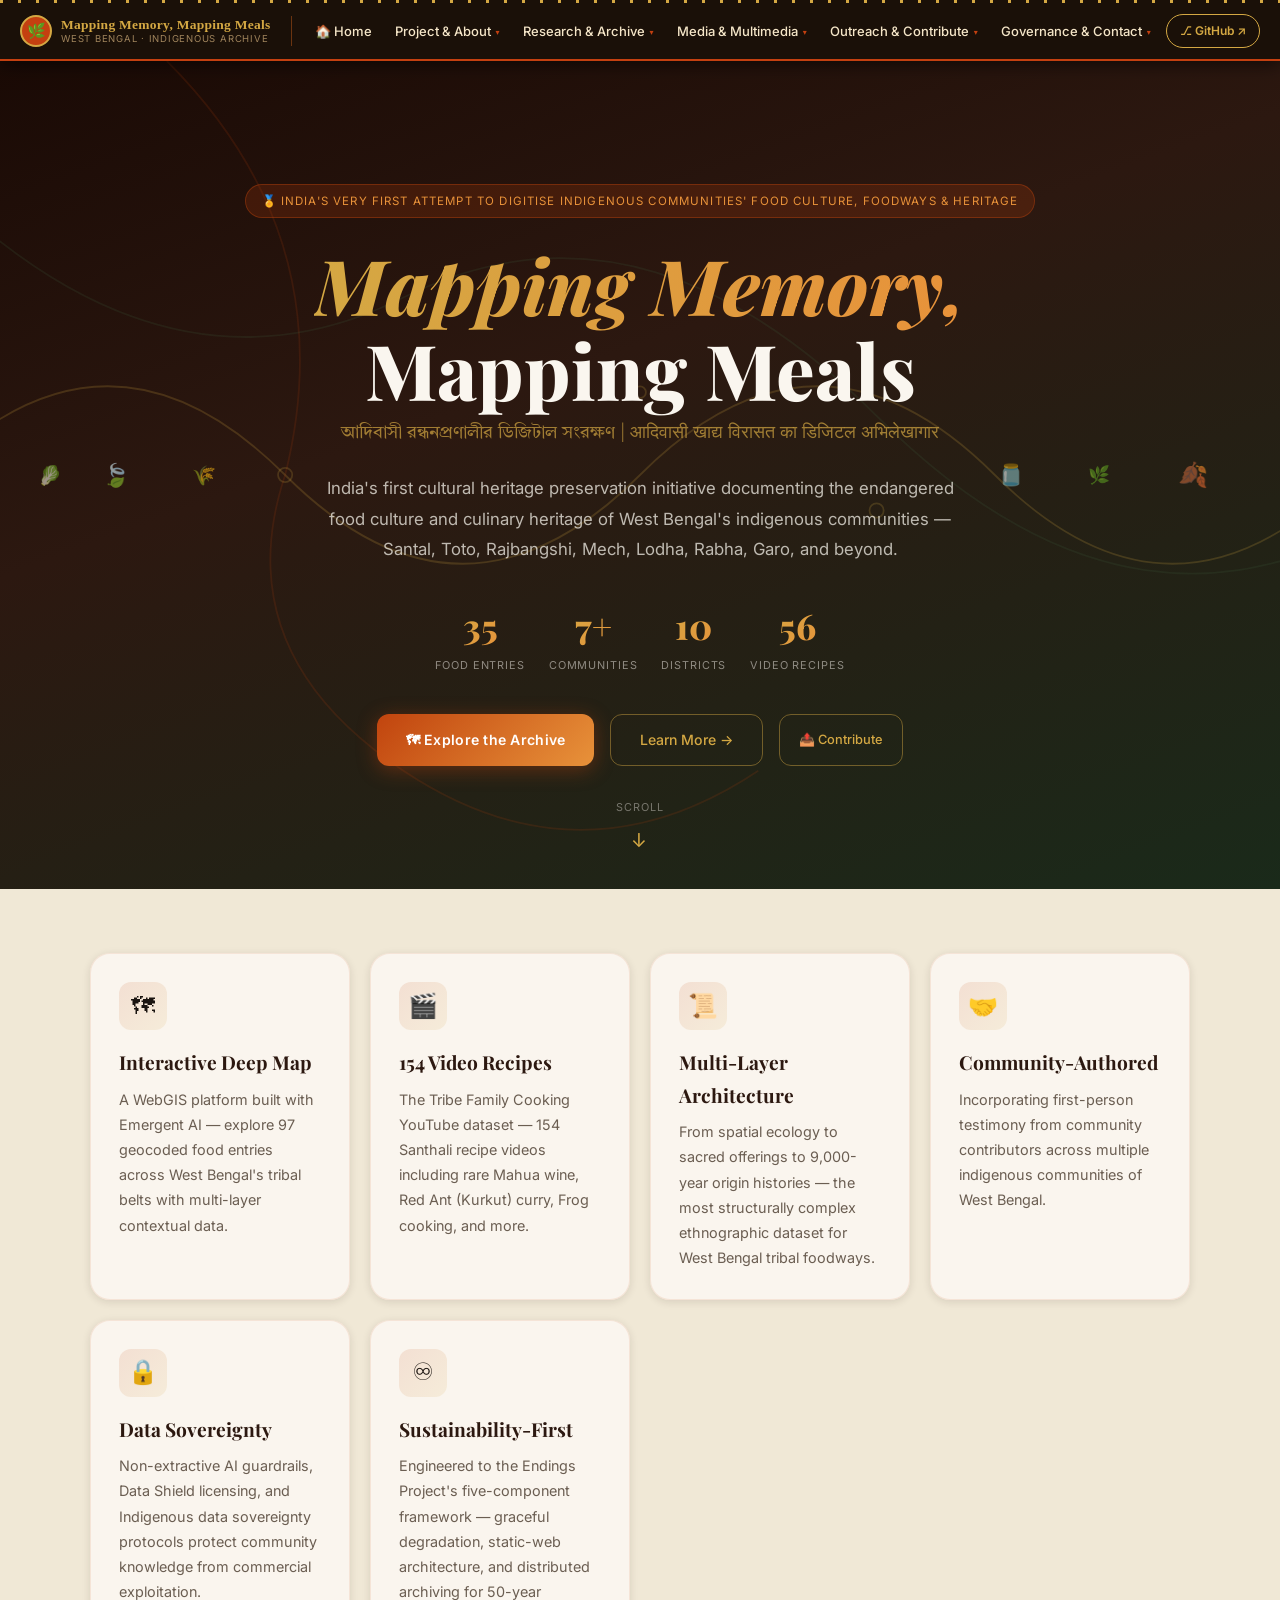
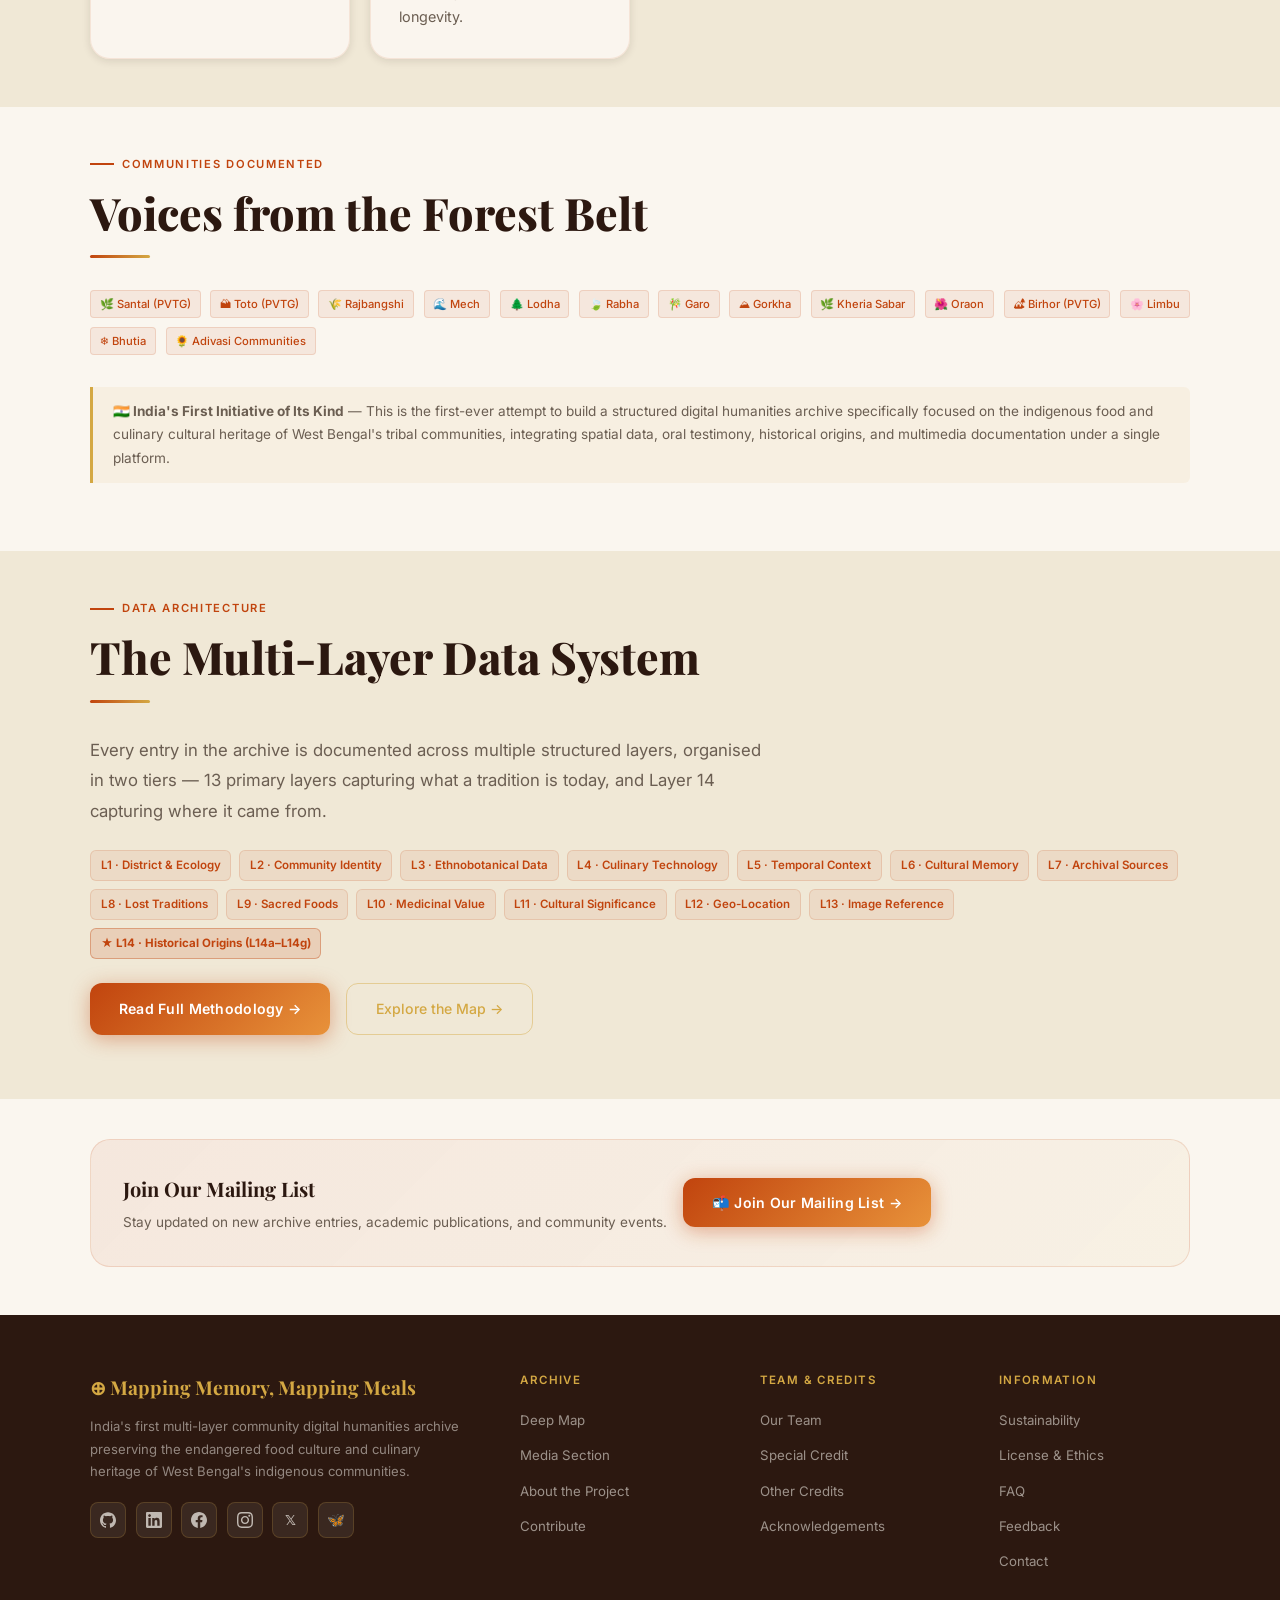
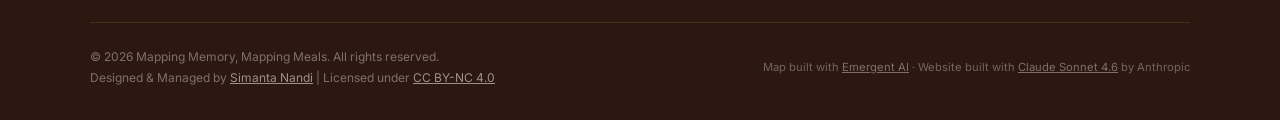
==== commit 1fbb3776: "Update index.html" ====
--- a/index.html
+++ b/index.html
@@ -2045,38 +2045,359 @@
       <p>Conferences, seminars, journal submissions, and academic dissemination</p>
     </div>
   </div>
+
+  <style>
+  /* ── Academia redesign — scoped to #page-academia ── */
+  #page-academia .ac-presented-banner {
+    background: linear-gradient(135deg, rgba(44,24,16,0.18) 0%, rgba(74,46,26,0.22) 100%);
+    border: 2px solid var(--clay);
+    border-radius: var(--radius-md);
+    padding: 28px 24px;
+    margin: 0 0 28px;
+    display: flex;
+    align-items: flex-start;
+    gap: 20px;
+    position: relative;
+    overflow: hidden;
+  }
+  #page-academia .ac-presented-banner::before {
+    content: '';
+    position: absolute;
+    top: 0; left: 0; right: 0;
+    height: 4px;
+    background: linear-gradient(90deg, var(--clay), var(--turmeric), var(--clay));
+  }
+  #page-academia .ac-banner-icon { font-size: 44px; flex-shrink: 0; line-height: 1; }
+  #page-academia .ac-banner-body { flex: 1; }
+  #page-academia .ac-status-pill {
+    display: inline-flex;
+    align-items: center;
+    gap: 6px;
+    background: rgba(61,90,62,0.25);
+    border: 1.5px solid var(--moss);
+    color: #5a9a5a;
+    font-size: 11px;
+    font-weight: 700;
+    letter-spacing: .1em;
+    text-transform: uppercase;
+    padding: 4px 12px;
+    border-radius: 20px;
+    margin-bottom: 10px;
+  }
+  #page-academia .ac-banner-title {
+    font-family: var(--font-display);
+    font-size: 1.4rem;
+    font-weight: 700;
+    color: var(--earth);
+    margin: 0 0 6px;
+  }
+  #page-academia .ac-banner-paper {
+    font-size: 13.5px;
+    color: var(--bark);
+    font-style: italic;
+    margin: 0 0 10px;
+    line-height: 1.5;
+  }
+  #page-academia .ac-banner-meta {
+    display: flex;
+    flex-wrap: wrap;
+    gap: 12px;
+    font-size: 12px;
+    color: var(--ash);
+  }
+  /* Grid */
+  #page-academia .ac-grid {
+    display: grid;
+    grid-template-columns: 1fr 1fr;
+    gap: 20px;
+    margin-bottom: 24px;
+  }
+  @media (max-width: 680px) {
+    #page-academia .ac-grid { grid-template-columns: 1fr; }
+    #page-academia .ac-presented-banner { flex-direction: column; }
+    #page-academia .ac-banner-icon { font-size: 32px; }
+  }
+  /* Cards */
+  #page-academia .ac-card {
+    background: var(--card-bg);
+    border: 1px solid rgba(74,46,26,0.18);
+    border-radius: var(--radius-md);
+    padding: 22px;
+    box-shadow: var(--shadow-sm);
+  }
+  #page-academia .ac-card-title {
+    font-size: 11px;
+    font-weight: 700;
+    letter-spacing: .1em;
+    text-transform: uppercase;
+    color: var(--clay);
+    margin: 0 0 14px;
+    padding-bottom: 10px;
+    border-bottom: 1px solid rgba(74,46,26,0.12);
+  }
+  /* Cert card */
+  #page-academia .ac-cert-card {
+    grid-column: 1 / -1;
+    background: var(--card-bg);
+    border: 1.5px solid var(--turmeric);
+    border-radius: var(--radius-md);
+    padding: 22px;
+    box-shadow: var(--shadow-sm);
+  }
+  #page-academia .ac-cert-header {
+    display: flex;
+    align-items: center;
+    justify-content: space-between;
+    margin-bottom: 16px;
+    flex-wrap: wrap;
+    gap: 12px;
+  }
+  #page-academia .ac-cert-label {
+    font-size: 11px;
+    font-weight: 700;
+    letter-spacing: .1em;
+    text-transform: uppercase;
+    color: var(--turmeric);
+    margin: 0 0 3px;
+  }
+  #page-academia .ac-cert-name {
+    font-family: var(--font-display);
+    font-size: 1rem;
+    font-weight: 600;
+    color: var(--earth);
+    margin: 0;
+  }
+  #page-academia .ac-cert-btn {
+    display: inline-flex;
+    align-items: center;
+    gap: 6px;
+    background: var(--turmeric);
+    color: var(--earth);
+    font-size: 12px;
+    font-weight: 700;
+    padding: 8px 16px;
+    border-radius: 20px;
+    text-decoration: none;
+    transition: background var(--transition);
+    white-space: nowrap;
+  }
+  #page-academia .ac-cert-btn:hover { background: var(--ochre); color: #fff; }
+  #page-academia .ac-cert-frame {
+    width: 100%;
+    border-radius: var(--radius-sm);
+    overflow: hidden;
+    border: 1px solid rgba(74,46,26,0.15);
+    background: #fff;
+  }
+  #page-academia .ac-cert-frame iframe {
+    width: 100%;
+    height: 500px;
+    border: none;
+    display: block;
+  }
+  #page-academia .ac-cert-note {
+    margin-top: 8px;
+    font-size: 12px;
+    color: var(--ash);
+    text-align: center;
+  }
+  #page-academia .ac-cert-note a { color: var(--clay); }
+  /* Detail rows */
+  #page-academia .ac-detail-row {
+    display: flex;
+    gap: 10px;
+    padding: 9px 0;
+    border-bottom: 1px solid rgba(74,46,26,0.08);
+    font-size: 13px;
+    line-height: 1.5;
+  }
+  #page-academia .ac-detail-row:last-child { border-bottom: none; }
+  #page-academia .ac-detail-key {
+    width: 88px;
+    flex-shrink: 0;
+    color: var(--ash);
+    font-size: 10.5px;
+    text-transform: uppercase;
+    letter-spacing: .05em;
+    padding-top: 1px;
+  }
+  #page-academia .ac-detail-val { color: var(--earth); }
+  #page-academia .ac-detail-val strong { color: var(--smoke); }
+  /* Officials */
+  #page-academia .ac-official {
+    display: flex;
+    align-items: flex-start;
+    gap: 12px;
+    padding: 9px 0;
+    border-bottom: 1px solid rgba(74,46,26,0.08);
+    font-size: 13px;
+  }
+  #page-academia .ac-official:last-child { border-bottom: none; }
+  #page-academia .ac-off-icon {
+    width: 34px; height: 34px;
+    background: rgba(74,46,26,0.08);
+    border-radius: 50%;
+    display: flex;
+    align-items: center;
+    justify-content: center;
+    font-size: 15px;
+    flex-shrink: 0;
+    border: 1.5px solid rgba(74,46,26,0.12);
+  }
+  #page-academia .ac-off-name { color: var(--earth); font-weight: 600; margin-bottom: 2px; }
+  #page-academia .ac-off-role { color: var(--ash); font-size: 11.5px; line-height: 1.4; }
+  /* Impact box */
+  #page-academia .ac-impact {
+    background: rgba(61,90,62,0.08);
+    border-left: 3px solid var(--moss);
+    border-radius: 0 var(--radius-sm) var(--radius-sm) 0;
+    padding: 14px 16px;
+    margin-top: 14px;
+    font-size: 13px;
+    color: var(--bark);
+    line-height: 1.7;
+  }
+  /* Future */
+  #page-academia .ac-future {
+    background: rgba(74,46,26,0.05);
+    border: 1px dashed rgba(74,46,26,0.2);
+    border-radius: var(--radius-md);
+    padding: 22px 24px;
+    text-align: center;
+    color: var(--ash);
+    font-size: 13.5px;
+    line-height: 1.7;
+  }
+  #page-academia .ac-future p { margin: 0 0 8px; }
+  #page-academia .ac-future p:last-child { margin: 0; }
+  #page-academia .ac-future strong { color: var(--earth); }
+  #page-academia .ac-future a { color: var(--clay); }
+  </style>
+
   <section class="section">
     <div class="section-inner">
       <div class="section-eyebrow">Academic Dissemination</div>
-      <h2 class="section-title">Conference Acceptance</h2>
+      <h2 class="section-title">Conference Presentations</h2>
       <div class="divider"></div>
 
-      <div class="info-box">
-        🎓 <strong>Academic Outreach:</strong> We are proud of the academic recognition this project has received and look forward to many more opportunities ahead — this is just the beginning of our journey. We will keep updating this section with new milestones, presentations, publications, and collaborations as this project continues to grow.
-      </div>
-
-      <div class="conference-card reveal mt-3">
-        <div class="conf-badge">✅ ACCEPTED FOR PRESENTATION</div>
-        <div class="conf-title">Academic Conference & World Folklore Day Celebration 2026</div>
-        <div class="conf-details">
-          <div class="conf-row"><span class="conf-key">Event:</span><span class="conf-val">Academic Conference &amp; World Folklore Day Celebration 2026</span></div>
-          <div class="conf-row"><span class="conf-key">Organisers:</span><span class="conf-val">Centre for Folk Culture Studies (CFCS), University of Hyderabad &amp; Centre for Folklore Studies and Research (CFSR)</span></div>
-          <div class="conf-row"><span class="conf-key">Theme:</span><span class="conf-val"><em>"Researching and Reactivating Folklore: Tradition in a Changing World"</em></span></div>
-          <div class="conf-row"><span class="conf-key">Dates:</span><span class="conf-val">August 20–23, 2026</span></div>
-          <div class="conf-row"><span class="conf-key">Venue:</span><span class="conf-val">University of Hyderabad, Hyderabad, India</span></div>
-          <div class="conf-row"><span class="conf-key">Status:</span><span class="conf-val"><strong style="color:var(--moss)">✅ Accepted</strong></span></div>
-          <div class="conf-row"><span class="conf-key">Presenter:</span><span class="conf-val">Simanta Nandi, Research Intern, IIST Thiruvananthapuram</span></div>
-        </div>
-      </div>
-
-
-
-
+      <!-- ── PRESENTED BANNER ─────────────────────────────── -->
+      <div class="ac-presented-banner reveal">
+        <div class="ac-banner-icon">🏆</div>
+        <div class="ac-banner-body">
+          <div class="ac-status-pill">✅ Paper Presented — August 2026</div>
+          <div class="ac-banner-title">World Folklore Day Celebrations 2026</div>
+          <div class="ac-banner-paper">"Culinary Cartographies of Memory: Deep Mapping Indigenous Foodways and Cultural Heritage in West Bengal"</div>
+          <div class="ac-banner-meta">
+            <span>📅 20–23 August 2026</span>
+            <span>📍 University of Hyderabad, India</span>
+            <span>🎤 Simanta Nandi</span>
+            <span>🏛 Four-Day International Seminar</span>
+          </div>
+        </div>
+      </div>
+
+      <!-- ── GRID: Certificate + Details + Officials ──────── -->
+      <div class="ac-grid">
+
+        <!-- Certificate — full width -->
+        <div class="ac-cert-card reveal">
+          <div class="ac-cert-header">
+            <div>
+              <div class="ac-cert-label">🏅 Official Certificate of Presentation</div>
+              <div class="ac-cert-name">Issued by CFCS, University of Hyderabad &amp; CFSR, Kolkata</div>
+            </div>
+            <a href="https://drive.google.com/file/d/1AGQaQL-VE8l8NBalHMRHcp65wJcwUL2K/view?usp=sharing"
+               target="_blank" rel="noopener noreferrer"
+               class="ac-cert-btn">📄 Open Certificate ↗</a>
+          </div>
+          <div class="ac-cert-frame">
+            <iframe
+              src="https://drive.google.com/file/d/1AGQaQL-VE8l8NBalHMRHcp65wJcwUL2K/preview"
+              allow="autoplay"
+              loading="lazy"
+              title="Certificate of Presentation — Simanta Nandi, World Folklore Day 2026">
+            </iframe>
+          </div>
+          <p class="ac-cert-note">Certificate issued by CFCS, University of Hyderabad &amp; CFSR, Kolkata · If the embed does not load, <a href="https://drive.google.com/file/d/1AGQaQL-VE8l8NBalHMRHcp65wJcwUL2K/view?usp=sharing" target="_blank" rel="noopener noreferrer">open directly ↗</a></p>
+        </div>
+
+        <!-- Event details -->
+        <div class="ac-card reveal">
+          <div class="ac-card-title">📋 Conference Details</div>
+          <div class="ac-detail-row">
+            <div class="ac-detail-key">Event</div>
+            <div class="ac-detail-val"><strong>World Folklore Day Celebrations 2026</strong><br>Four-Day International Seminar</div>
+          </div>
+          <div class="ac-detail-row">
+            <div class="ac-detail-key">Theme</div>
+            <div class="ac-detail-val" style="font-style:italic;color:var(--clay);">"Researching and Reactivating Folklore: Tradition in a Changing World"</div>
+          </div>
+          <div class="ac-detail-row">
+            <div class="ac-detail-key">Dates</div>
+            <div class="ac-detail-val"><strong>20 – 23 August 2026</strong></div>
+          </div>
+          <div class="ac-detail-row">
+            <div class="ac-detail-key">Venue</div>
+            <div class="ac-detail-val">University of Hyderabad, Hyderabad, India</div>
+          </div>
+          <div class="ac-detail-row">
+            <div class="ac-detail-key">Organiser</div>
+            <div class="ac-detail-val">Centre for Folk Culture Studies (CFCS), School of Social Sciences, University of Hyderabad</div>
+          </div>
+          <div class="ac-detail-row">
+            <div class="ac-detail-key">Co-Org.</div>
+            <div class="ac-detail-val">Centre for Folklore Studies and Research (CFSR), Kolkata</div>
+          </div>
+          <div class="ac-detail-row">
+            <div class="ac-detail-key">Presenter</div>
+            <div class="ac-detail-val"><strong>Simanta Nandi</strong><br>Research Intern, IIST Thiruvananthapuram &amp; M.A. Scholar, IIT (ISM) Dhanbad</div>
+          </div>
+          <div class="ac-detail-row">
+            <div class="ac-detail-key">Status</div>
+            <div class="ac-detail-val" style="color:#3d8a3d;font-weight:700;">✅ Presented &amp; Certified</div>
+          </div>
+        </div>
+
+        <!-- Organising Officials -->
+        <div class="ac-card reveal">
+          <div class="ac-card-title">👤 Organising Officials</div>
+          <div class="ac-official">
+            <div class="ac-off-icon">🎓</div>
+            <div>
+              <div class="ac-off-name">Prof. Joly Puthussery</div>
+              <div class="ac-off-role">Head, Centre for Folk Culture Studies (CFCS)<br>School of Social Sciences, University of Hyderabad</div>
+            </div>
+          </div>
+          <div class="ac-official">
+            <div class="ac-off-icon">📋</div>
+            <div>
+              <div class="ac-off-name">Mr. Nijil V</div>
+              <div class="ac-off-role">Coordinator, CFCS — University of Hyderabad</div>
+            </div>
+          </div>
+          <div class="ac-official">
+            <div class="ac-off-icon">📋</div>
+            <div>
+              <div class="ac-off-name">Dr. Md. Antaj Ali</div>
+              <div class="ac-off-role">Coordinator, Centre for Folklore Studies and Research (CFSR), Kolkata</div>
+            </div>
+          </div>
+          <div class="ac-impact">
+            This was the first formal academic presentation of <em>Mapping Memory, Mapping Meals</em> at a national forum — marking its entry into the scholarly discourse on folklore, digital cultural heritage, and indigenous knowledge systems. 🎓 This is only the beginning.
+          </div>
+        </div>
+
+      </div><!-- /ac-grid -->
+
+      <!-- Future -->
+      <div class="ac-future reveal">
+        <p><strong>🔭 Future Academic Milestones</strong></p>
+        <p>Journal submissions, further conference presentations, and collaborative research partnerships are in preparation. This section will be updated as new milestones are achieved.<br>Follow us on <a href="https://www.linkedin.com/company/133436970/" target="_blank" rel="noopener noreferrer">LinkedIn</a> and <a href="https://x.com/MappingMemory" target="_blank" rel="noopener noreferrer">X / Twitter</a> for updates.</p>
+      </div>
 
     </div>
   </section>
 </div>
-
 <!-- ============================================================ PAGE: TEAM -->
 <div class="page" id="page-team">
   <div class="page-header">
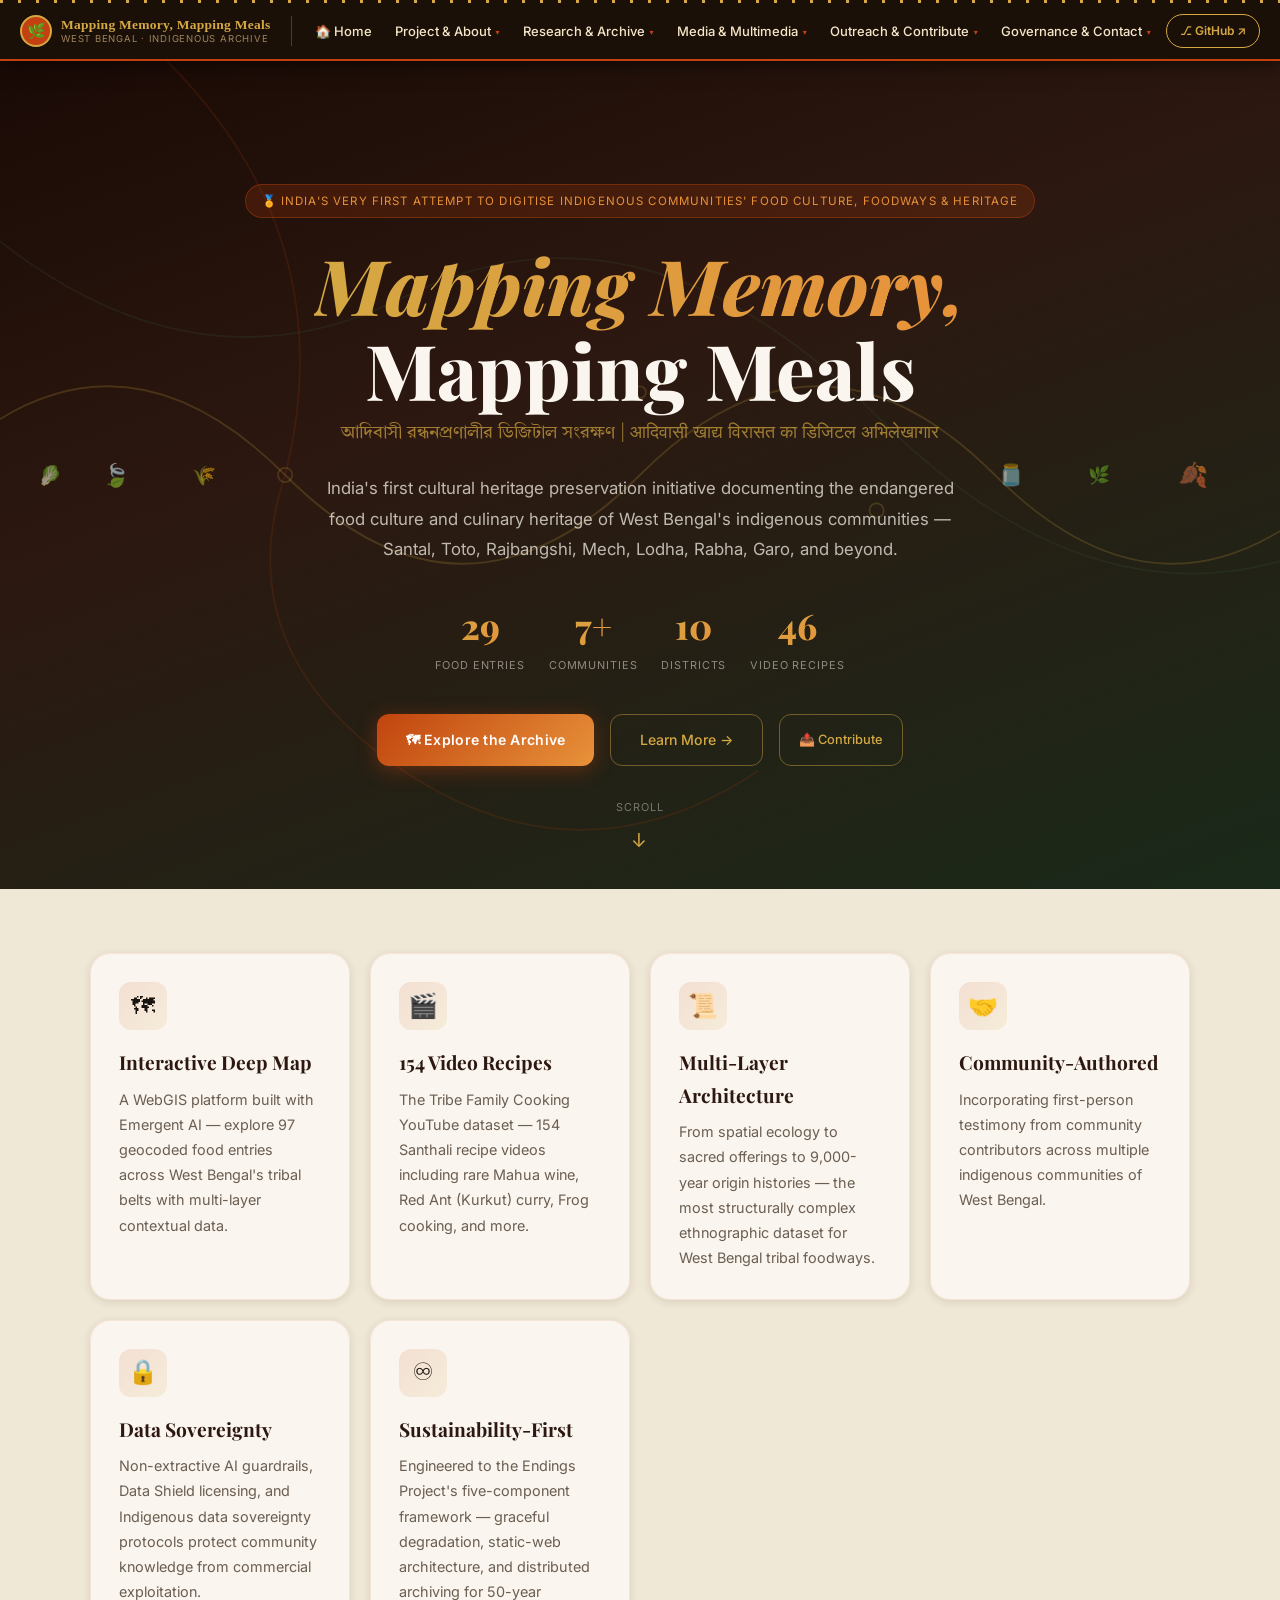
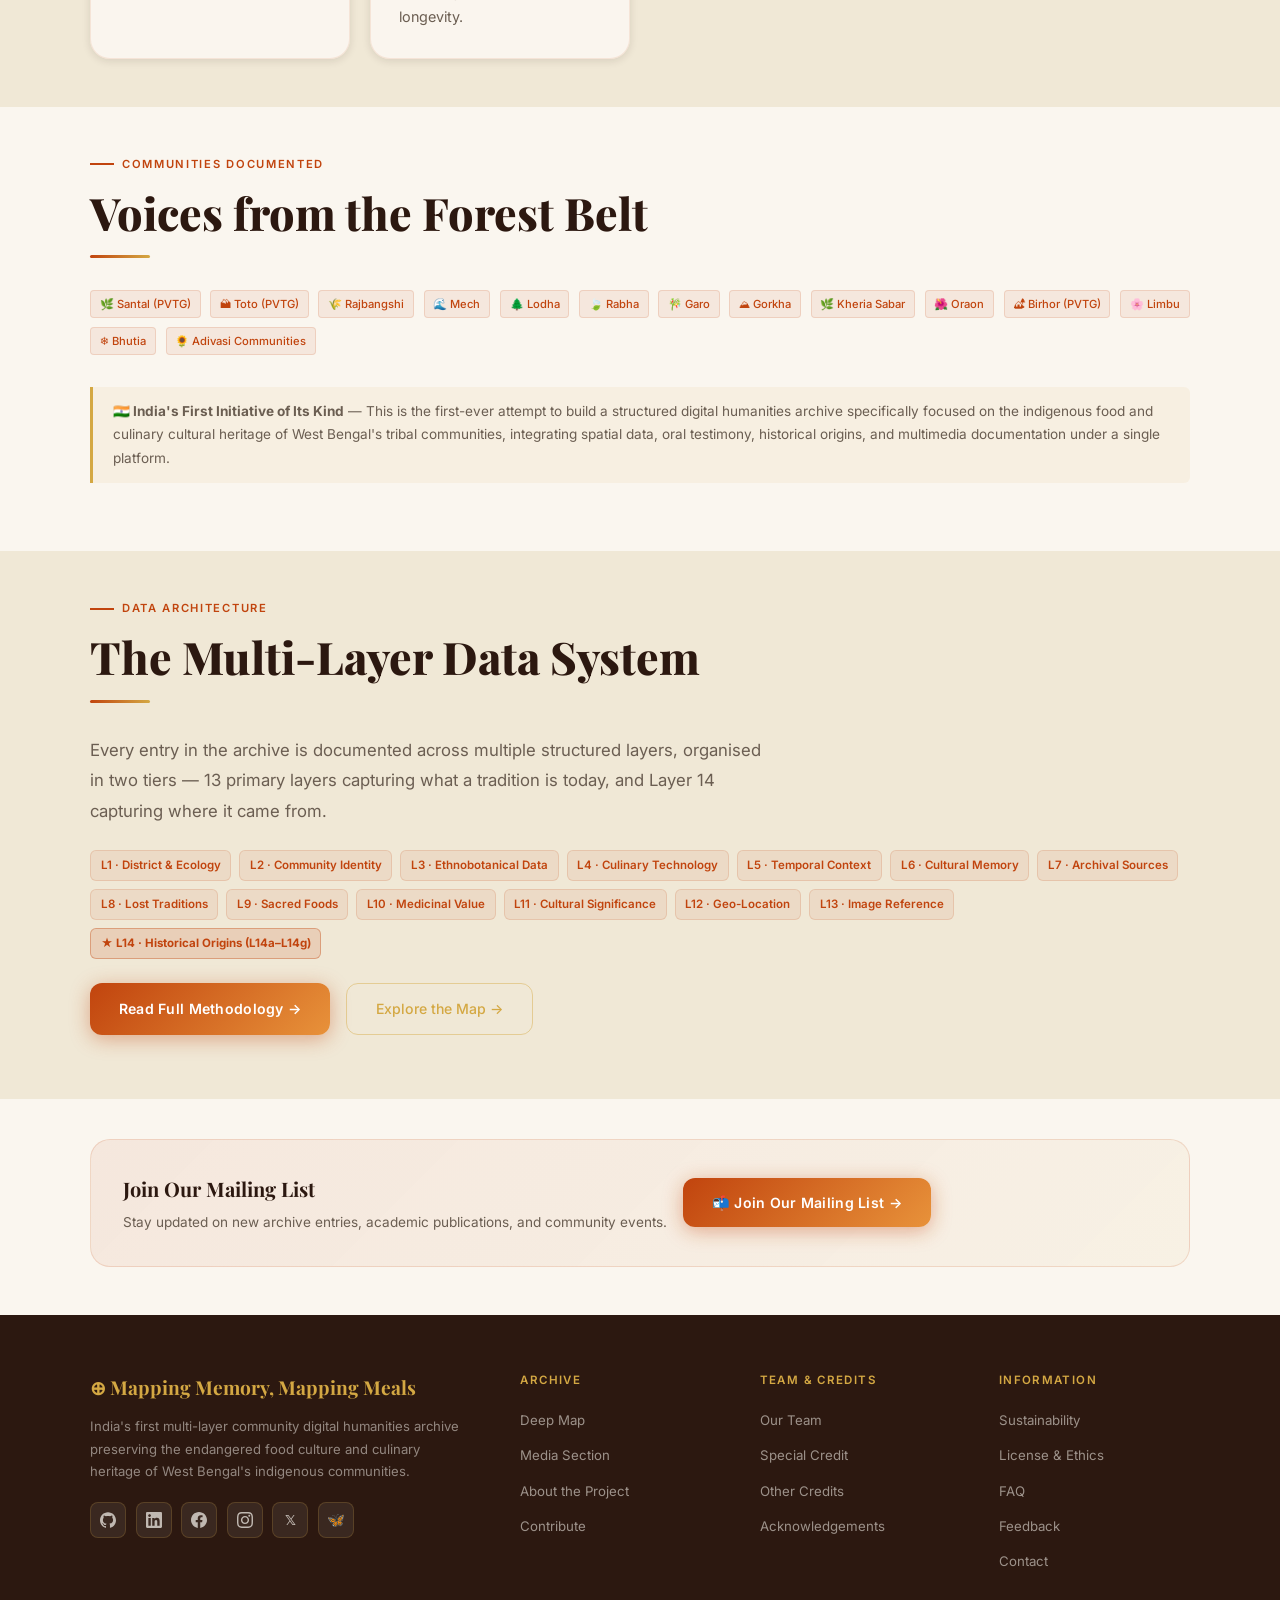
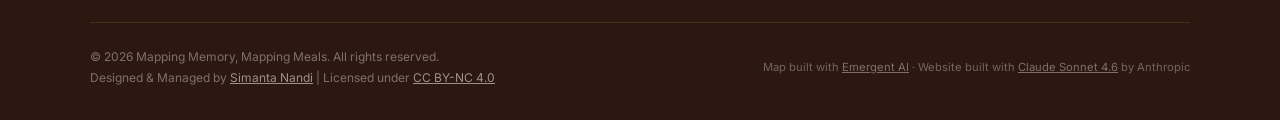
==== commit b2435206: "Update index.html" ====
--- a/index.html
+++ b/index.html
@@ -1200,6 +1200,51 @@
 }
 .toast-close:hover { transform: translateY(-1px); box-shadow: 0 4px 16px rgba(193,68,14,0.4); }
 .toast-countdown { font-size: 0.7rem; color: var(--ash); margin-top: 0.5rem; }
+
+/* ── Latest-version User Guide tab ───────────────────────────── */
+.btn-guide-latest {
+  display: inline-flex; align-items: center; gap: 0.55rem;
+  position: relative; overflow: hidden;
+  background: linear-gradient(135deg, #1B4332, #2D6A4F);
+  color: #fff; padding: 0.82rem 1.8rem;
+  border-radius: var(--radius-md); text-decoration: none;
+  font-size: 0.88rem; font-weight: 700; letter-spacing: 0.02em;
+  box-shadow: 0 4px 22px rgba(27,67,50,0.55), 0 0 0 2px #D4A843;
+  transition: all var(--transition); border: none; cursor: pointer;
+  animation: guide-pulse-border 2.4s ease-in-out infinite;
+}
+.btn-guide-latest::before {
+  content: "";
+  position: absolute; top: 0; left: -75%;
+  width: 50%; height: 100%;
+  background: linear-gradient(120deg, transparent, rgba(255,255,255,0.22), transparent);
+  animation: guide-shimmer 2.8s ease-in-out infinite;
+}
+.btn-guide-latest:hover {
+  transform: translateY(-2px);
+  box-shadow: 0 10px 36px rgba(27,67,50,0.65), 0 0 0 2.5px #D4A843;
+}
+.btn-guide-latest .new-pill {
+  display: inline-flex; align-items: center;
+  background: #D4A843; color: #1A0F0A;
+  font-size: 0.65rem; font-weight: 800; letter-spacing: 0.06em;
+  padding: 0.18em 0.55em; border-radius: 99px;
+  text-transform: uppercase; white-space: nowrap;
+  animation: guide-pill-pop 2.4s ease-in-out infinite;
+}
+@keyframes guide-shimmer {
+  0%   { left: -75%; opacity: 1; }
+  60%  { left: 125%; opacity: 1; }
+  100% { left: 125%; opacity: 0; }
+}
+@keyframes guide-pulse-border {
+  0%, 100% { box-shadow: 0 4px 22px rgba(27,67,50,0.55), 0 0 0 2px #D4A843; }
+  50%       { box-shadow: 0 4px 28px rgba(27,67,50,0.70), 0 0 0 3.5px #E8923A; }
+}
+@keyframes guide-pill-pop {
+  0%, 100% { transform: scale(1); }
+  50%       { transform: scale(1.08); }
+}
 
 </style>
 <link rel="stylesheet" href="navbar-dropdown.css">
@@ -1813,14 +1858,26 @@
       <h2 class="section-title">Explore the Archive Map</h2>
       <div class="divider"></div>
 
-      <!-- User Guide + Map buttons row — above the map thumbnail -->
-      <div style="margin-bottom:1rem;display:flex;gap:0.75rem;flex-wrap:wrap;align-items:center">
+      <!-- User Guide tabs — latest version above, original below -->
+      <div style="margin-bottom:1.25rem;display:flex;flex-direction:column;gap:0.65rem;align-items:flex-start">
+
+        <!-- ★ NEW — v1.1 animated tab -->
+        <a href="https://docs.google.com/document/d/e/2PACX-1vQ-hSvd_fIPm-wmeW_eeu67B4o5a6MPNw6ToSR0bjZyj6uADlnjxsf1YGvmWJcJ6g/pub"
+           target="_blank" rel="noopener"
+           class="btn-guide-latest">
+          <span class="new-pill">✦ v1.1 New</span>
+          📖 Latest Version — User Guide &amp; Manual for Exploring the Map
+        </a>
+
+        <!-- Original v1.0 tab (kept for reference) -->
         <a href="https://docs.google.com/document/d/e/2PACX-1vTwrWeE-SOd_tTcuih-jjC8cg39qdgozHgkmWKSZM7FnGPkk75cjbBG790XlEz5Hw/pub"
            target="_blank" rel="noopener"
            class="btn-primary"
-           style="position:relative;z-index:5;display:inline-flex;align-items:center;gap:0.45rem;font-size:0.85rem">
+           style="position:relative;z-index:5;display:inline-flex;align-items:center;gap:0.45rem;font-size:0.82rem;opacity:0.78">
           📖 User Guide &amp; Manual for Exploring the Map
+          <span style="font-size:0.7rem;opacity:0.75;margin-left:0.2rem">(v1.0)</span>
         </a>
+
       </div>
 
       <!-- Map thumbnail — clicking opens the live map in a new tab -->
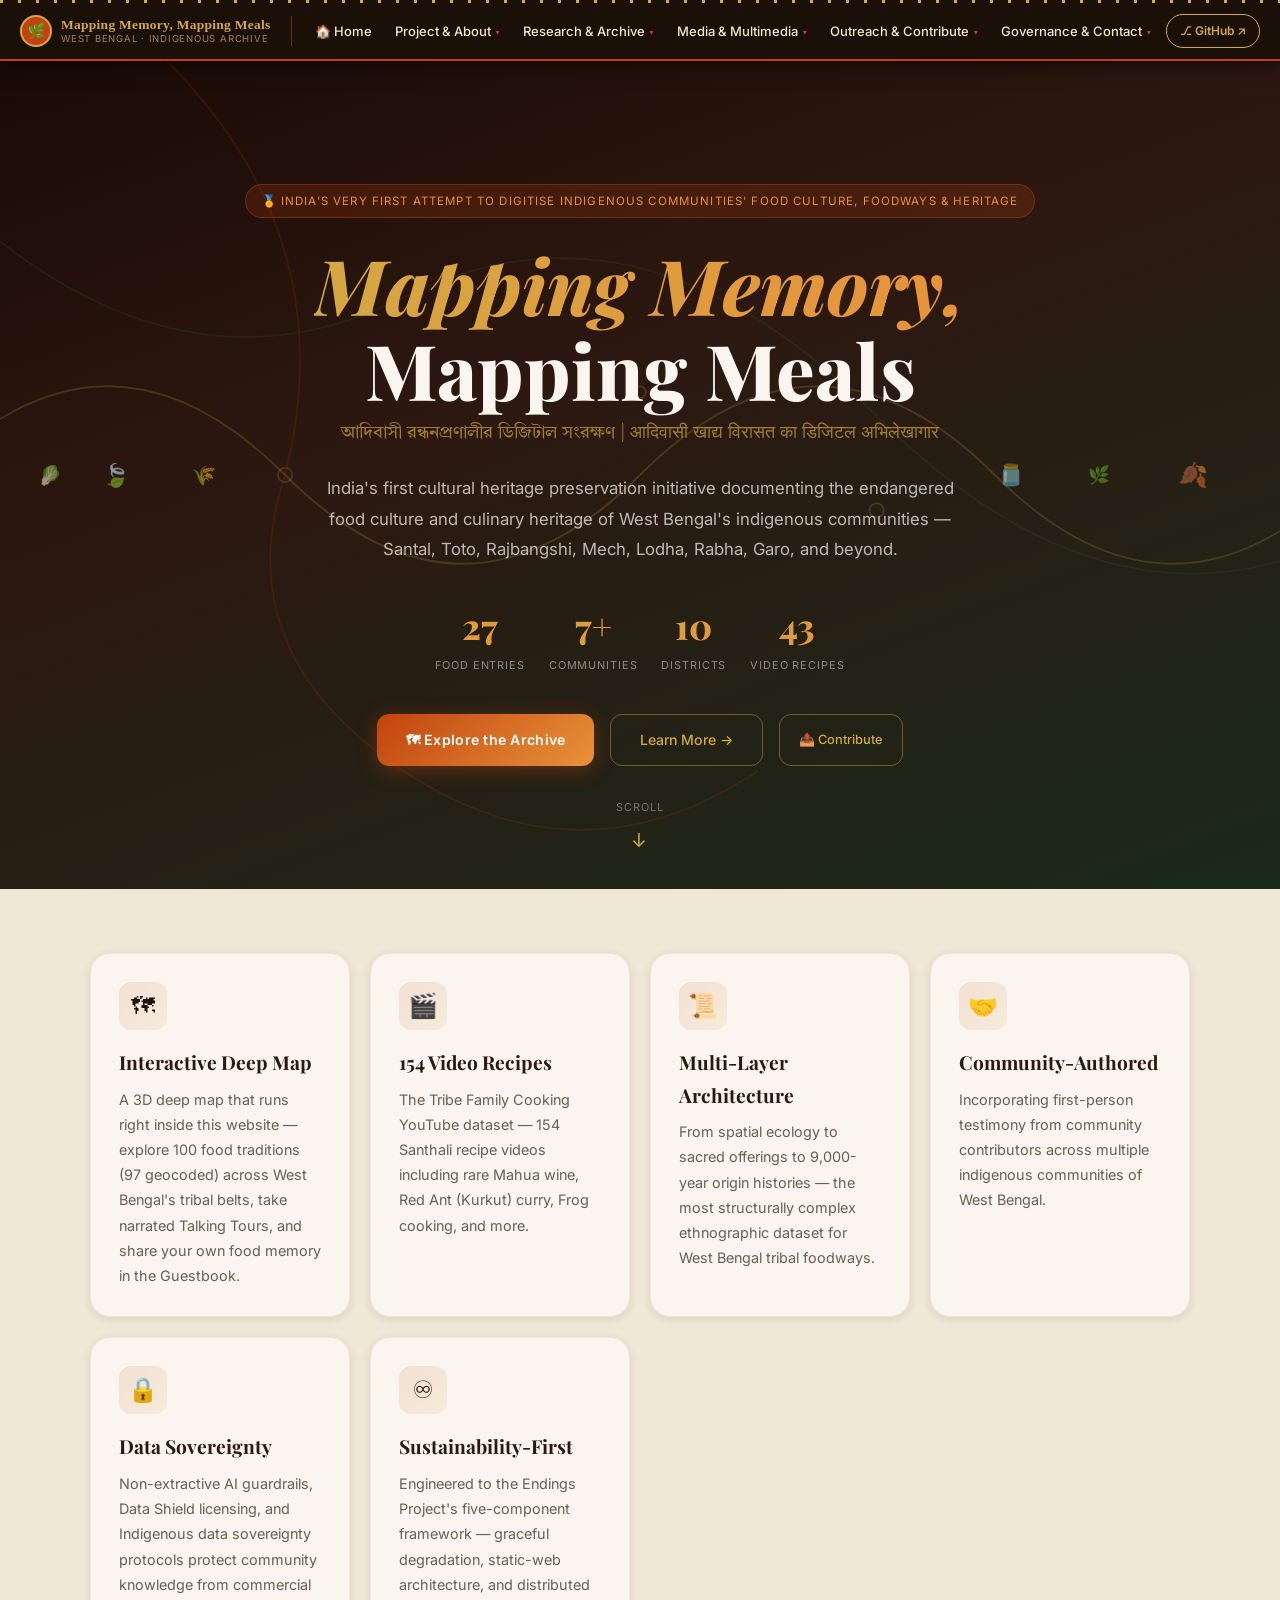
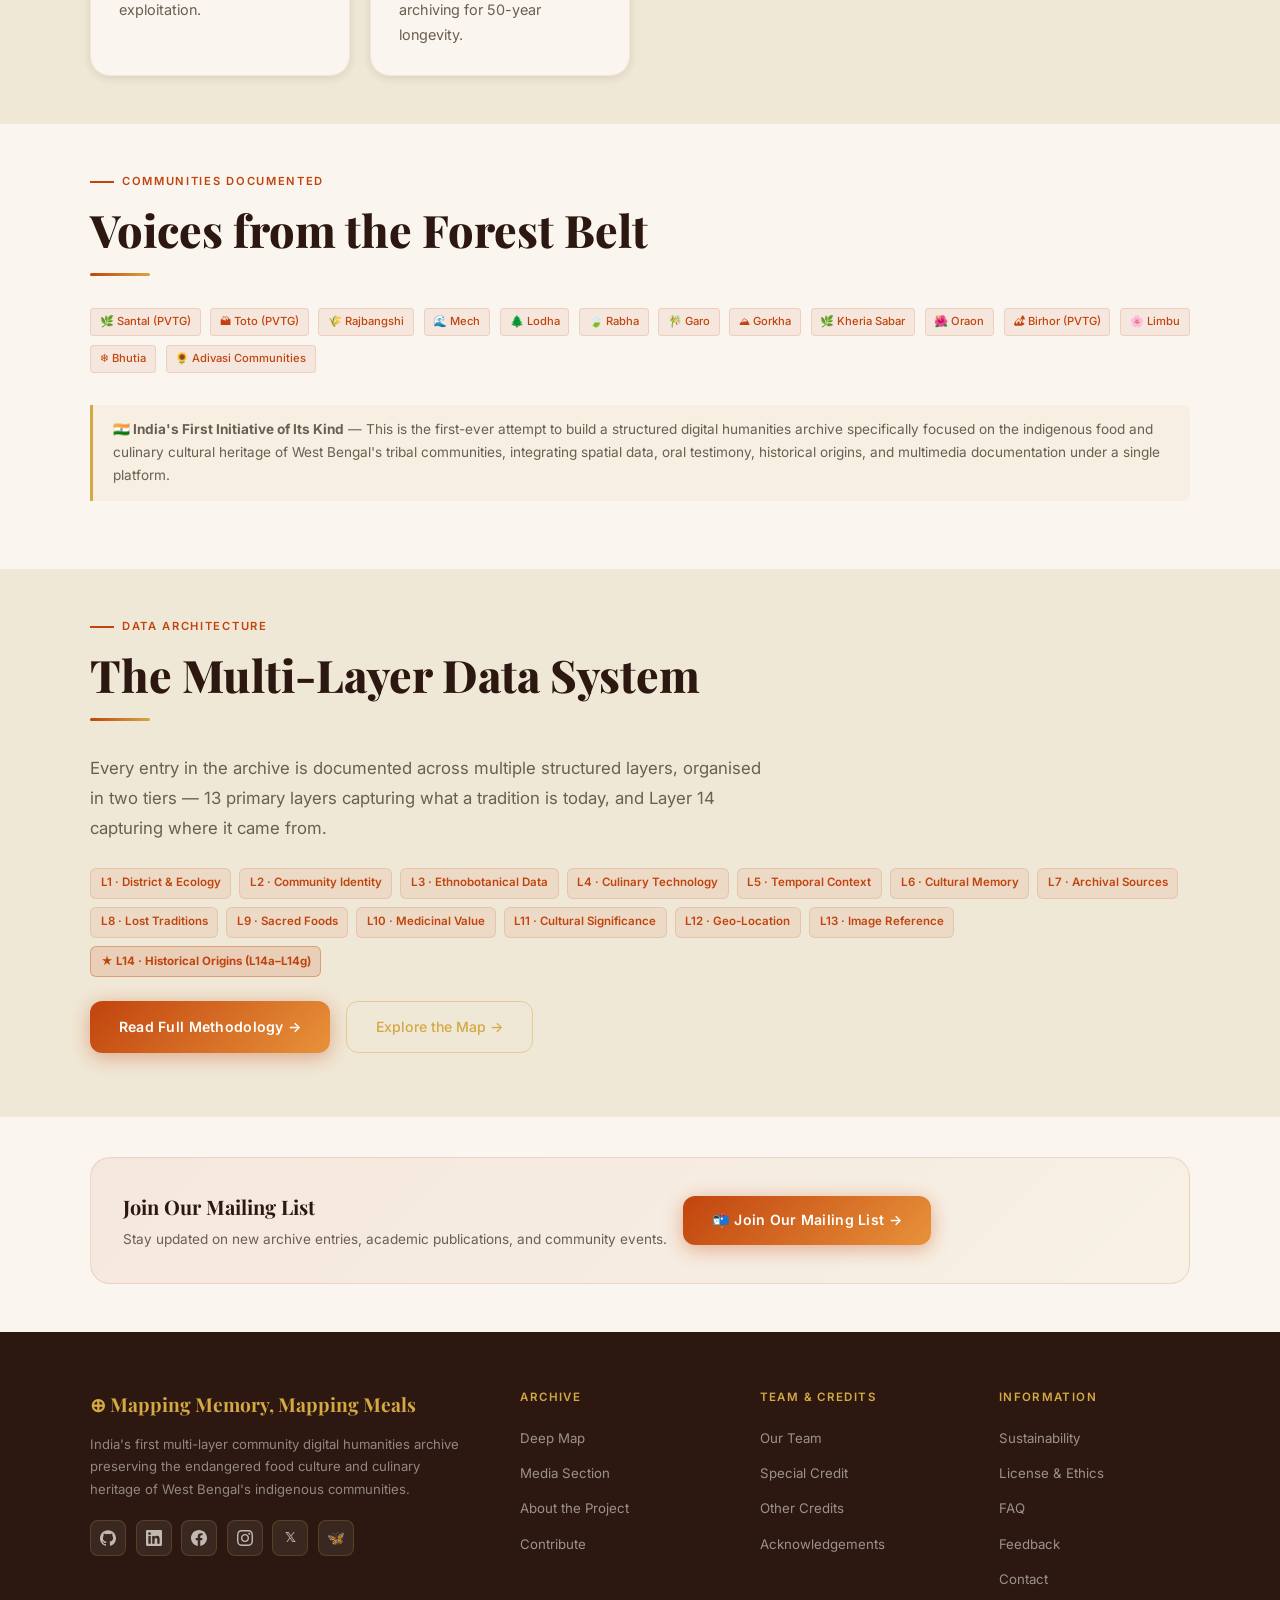
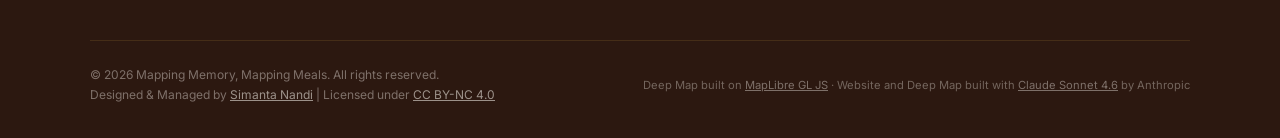
==== commit 3589995e: "Add files via upload" ====
--- a/index.html
+++ b/index.html
@@ -1246,6 +1246,23 @@
   50%       { transform: scale(1.08); }
 }
 
+
+/* ---- Deep Map v2 embed ---- */
+.deepmap-frame {
+  position: relative; border-radius: var(--radius-lg); overflow: hidden;
+  background: #120b07; box-shadow: var(--shadow-lg), 0 0 0 1px rgba(193,68,14,0.25);
+}
+.deepmap-frame iframe { display: block; width: 100%; height: min(72vh, 680px); min-height: 460px; border: 0; background: #120b07; }
+.deepmap-bar {
+  display: flex; align-items: center; gap: 0.6rem; padding: 0.6rem 1rem;
+  background: linear-gradient(90deg, #2C1810, #1a0f0a); color: rgba(250,246,239,0.85);
+  font-size: 0.82rem; border-bottom: 1px solid rgba(232,146,58,0.25);
+}
+.deepmap-dot { width: 8px; height: 8px; border-radius: 50%; background: #5fbf6a; box-shadow: 0 0 0 0 rgba(95,191,106,0.6); animation: deepmap-live 2s ease-out infinite; }
+@keyframes deepmap-live { 0% { box-shadow: 0 0 0 0 rgba(95,191,106,0.6); } 70% { box-shadow: 0 0 0 8px rgba(95,191,106,0); } 100% { box-shadow: 0 0 0 0 rgba(95,191,106,0); } }
+.deepmap-full { margin-left: auto; color: #E8923A; text-decoration: none; font-weight: 600; }
+.deepmap-full:hover { color: #D4A843; }
+@media (max-width: 640px) { .deepmap-frame iframe { height: 72vh; min-height: 420px; } }
 </style>
 <link rel="stylesheet" href="navbar-dropdown.css">
 </head>
@@ -1613,7 +1630,7 @@
         <div class="card reveal">
           <div class="card-icon">🗺</div>
           <div class="card-title">Interactive Deep Map</div>
-          <div class="card-text">A WebGIS platform built with Emergent AI — explore 97 geocoded food entries across West Bengal's tribal belts with multi-layer contextual data.</div>
+          <div class="card-text">A 3D deep map that runs right inside this website — explore 100 food traditions (97 geocoded) across West Bengal's tribal belts, take narrated Talking Tours, and share your own food memory in the Guestbook.</div>
         </div>
         <div class="card reveal">
           <div class="card-icon">🎬</div>
@@ -1745,7 +1762,7 @@
             The archive documents the food traditions of the Santal, Toto, Rajbangshi, Mech, Lodha, Rabha, Garo, Kheria Sabar, Oraon, Gorkha, Limbu, Bhutia, Birhor, and over twenty other communities — traditions that have remained invisible in mainstream Indian culinary historiography, occluded behind an urban, dominant-caste bias that even the most encyclopedic print works reproduce.
           </p>
           <p style="font-size:0.92rem;line-height:1.85;color:var(--ash)">
-            The project's WebGIS platform was built through prompt engineering and vibe coding on <strong>Emergent AI</strong>, an agentic multi-agent development platform. This website was developed using <strong>Claude Sonnet 4.6</strong>, an AI by Anthropic.
+            The project's interactive <strong>Deep Map</strong> runs entirely inside this website: an open-source MapLibre GL JS map with 3D terrain, reading the archive from static data files, with no server or database to maintain. This website was developed using <strong>Claude Sonnet 4.6</strong>, and the Deep Map with <strong>Claude</strong>, AI models by Anthropic.
           </p>
           <div class="mt-3 flex flex-wrap gap-2">
             <span class="tag">🎓 IIST Thiruvananthapuram</span>
@@ -1816,8 +1833,8 @@
           </div>
           <div class="card reveal">
             <div class="card-icon">🤖</div>
-            <div class="card-title">Emergent AI Vibe Coding</div>
-            <div class="card-text">Full-stack WebGIS application built through prompt engineering on Emergent AI's five-agent platform (Architect, Designer, Developer, Integration, Product Manager agents). React + MapLibre frontend, Python FastAPI backend, MongoDB database — 100% test coverage achieved.</div>
+            <div class="card-title">AI-Assisted Static Deep Map</div>
+            <div class="card-text">The Deep Map is a static web application built with AI assistance (Claude, Anthropic): MapLibre GL JS with 3D terrain, the full archive as one open JSON file, and simplified GeoJSON boundaries — no backend, no database. Talking Tours and Snapshots are composed only from the archive's own fields and read aloud by the browser's speech engine, and a community Guestbook gathers visitor food memories through Google Forms.</div>
           </div>
           <div class="card reveal">
             <div class="card-icon">🗺</div>
@@ -1880,26 +1897,26 @@
 
       </div>
 
-      <!-- Map thumbnail — clicking opens the live map in a new tab -->
-      <div class="map-embed-wrapper" id="mapWrapper">
-        <a href="https://tinyurl.com/4ukxfv2n" target="_blank" rel="noopener" style="display:block;position:relative;text-decoration:none">
-          <img src="https://images.unsplash.com/photo-1524661135-423995f22d0b?w=1200&q=70&auto=format"
-               alt="Interactive tribal food map of West Bengal"
-               style="width:100%;display:block;aspect-ratio:16/9;object-fit:cover;">
-          <div style="position:absolute;inset:0;background:linear-gradient(135deg,rgba(44,24,16,0.55),rgba(26,42,26,0.55));display:flex;flex-direction:column;align-items:center;justify-content:center;gap:0.75rem;">
-            <p style="color:var(--cream);font-size:1.15rem;font-weight:700;font-family:var(--font-display)">The Interactive Archive Map</p>
-            <span style="font-size:0.78rem;color:rgba(250,246,239,0.65)">Powered by Emergent AI · MapLibre · React</span>
-          </div>
-        </a>
+      <!-- Deep Map v2: runs inside this website (map.html and map-* files), no external host -->
+      <div class="deepmap-frame" id="mapWrapper">
+        <div class="deepmap-bar">
+          <span class="deepmap-dot" aria-hidden="true"></span>
+          <span><strong>Deep Map v2</strong> · live inside this website</span>
+          <a href="map.html" class="deepmap-full" title="Open the map full screen">⤢ Full screen</a>
+        </div>
+        <iframe src="map.html?embed=1"
+                title="Mapping Memory, Mapping Meals: interactive 3D deep map of West Bengal's indigenous food heritage"
+                loading="lazy" allow="fullscreen; autoplay; clipboard-write"></iframe>
       </div>
 
       <div style="margin-top:1rem;display:flex;gap:0.75rem;flex-wrap:wrap">
-        <a href="https://tinyurl.com/4ukxfv2n" target="_blank" rel="noopener" class="btn-primary">🗺 Open Map in New Tab →</a>
+        <a href="map.html" class="btn-primary">🗺 Open the Full-Screen Deep Map →</a>
+        <a href="map.html#index" class="btn-outline">📚 Browse the Archive Index</a>
       </div>
 
       <div class="disclaimer-box">
-        <span class="icon">⏰</span>
-        <span><strong>Please note:</strong> The interactive map is hosted on a free-tier platform. The environment may go to sleep after <strong>30 minutes of inactivity</strong> and takes approximately <strong>20 seconds to wake up</strong> when first visited. If the map appears blank, please wait a moment and refresh. We appreciate your patience — this is a non-funded academic initiative. <em>Built with Emergent AI, an AI-powered software platform.</em></span>
+        <span class="icon">✨</span>
+        <span><strong>New in version 2:</strong> the archive map now runs directly inside this website, with no external server, so it opens straight away and never needs to wake up. Talking Tours are read aloud by your browser's own voice; Chrome or Edge offer the widest choice of English, Bengali and Hindi voices. Every entry has its own shareable link and a ready-made citation, and the new <strong>Guestbook</strong> lets any visitor leave a food memory from their own family or community.</span>
       </div>
 
       <div class="mt-4 grid-3">
@@ -1916,7 +1933,7 @@
         <div class="card" style="text-align:center">
           <div style="font-size:2rem;margin-bottom:0.5rem">🔍</div>
           <div class="card-title">14 Filter Layers</div>
-          <div class="card-text">Filter by community, ecology type, food category, sacred status, medicinal use, PVTG designation, and more — all powered by useArchive.js.</div>
+          <div class="card-text">Filter by community, district, food category, PVTG designation, sacred and medicinal lenses, or follow one of 17 thematic trails that link traditions across communities.</div>
         </div>
       </div>
 
@@ -2481,7 +2498,7 @@
               Summer Research Intern — Department of Humanities and Social Sciences (HSS),<br>
               Indian Institute of Space Science and Technology (IIST), Thiruvananthapuram, Kerala
             </div>
-            <div class="team-bio">Simanta conceptualised and executed the Mapping Memory, Mapping Meals project — designing the multi-layer data architecture, building the WebGIS prototype through Emergent AI vibe coding, conducting the digital ethnographic research, and integrating OCR extraction, YouTube API mining, and community crowdsourcing into a single archival pipeline.</div>
+            <div class="team-bio">Simanta conceptualised and executed the Mapping Memory, Mapping Meals project — designing the multi-layer data architecture, building the interactive Deep Map through AI-assisted development, conducting the digital ethnographic research, and integrating OCR extraction, YouTube API mining, and community crowdsourcing into a single archival pipeline.</div>
             <a class="team-link" href="https://www.researchgate.net/profile/Simanta-Nandi-3?ev=prf_overview" target="_blank">
               🔬 ResearchGate Profile →
             </a>
@@ -2667,7 +2684,7 @@
         <div class="card-icon">🤖</div>
         <div class="card-title">Technology Acknowledgement</div>
         <div class="card-text" style="line-height:1.9">
-          The WebGIS archive platform was built through prompt engineering and vibe coding on <strong>Emergent AI</strong> (emergent.sh), founded by Mukund and Madhav Jha, Y Combinator S24. This project website was developed using <strong>Claude Sonnet 4.6</strong>, an AI by Anthropic. We acknowledge both tools and their respective teams, and declare this AI assistance transparently as a methodological contribution to Community Digital Humanities practice rather than as invisible infrastructure.
+          The interactive Deep Map and this project website were developed with AI assistance from <strong>Claude</strong>, an AI by Anthropic — the website with <strong>Claude Sonnet 4.6</strong>, and the Deep Map with Claude. The map runs on the open-source <strong>MapLibre GL JS</strong> library, with basemaps © OpenStreetMap contributors and CARTO, satellite imagery © Esri, and terrain from the AWS Terrain Tiles. We declare this AI assistance transparently as a methodological contribution to Community Digital Humanities practice rather than as invisible infrastructure.
         </div>
       </div>
 
@@ -2872,25 +2889,25 @@
         <div class="cite-content active" id="cite-mla">
           <div class="cite-box">
             <button class="cite-copy" onclick="copyCite('cite-mla')">📋 Copy</button>
-            Nandi, Simanta. <em>Mapping Memory, Mapping Meals: A Multi-Layer Community Digital Humanities Archive of Indigenous Tribal Foodways in West Bengal</em>. Indian Institute of Space Science and Technology, 2026, tinyurl.com/4ukxfv2n. Accessed [Day Month Year].
+            Nandi, Simanta. <em>Mapping Memory, Mapping Meals: A Multi-Layer Community Digital Humanities Archive of Indigenous Tribal Foodways in West Bengal</em>. Indian Institute of Space Science and Technology, 2026, mappingmemorymappingmeals.github.io/IIST/map.html. Accessed [Day Month Year].
           </div>
         </div>
         <div class="cite-content" id="cite-apa">
           <div class="cite-box">
             <button class="cite-copy" onclick="copyCite('cite-apa')">📋 Copy</button>
-            Nandi, S. (2026). <em>Mapping memory, mapping meals: A multi-layer community digital humanities archive of indigenous tribal foodways in West Bengal</em> [Digital archive]. Indian Institute of Space Science and Technology. https://tinyurl.com/4ukxfv2n
+            Nandi, S. (2026). <em>Mapping memory, mapping meals: A multi-layer community digital humanities archive of indigenous tribal foodways in West Bengal</em> [Digital archive]. Indian Institute of Space Science and Technology. https://mappingmemorymappingmeals.github.io/IIST/map.html
           </div>
         </div>
         <div class="cite-content" id="cite-chicago">
           <div class="cite-box">
             <button class="cite-copy" onclick="copyCite('cite-chicago')">📋 Copy</button>
-            Nandi, Simanta. "Mapping Memory, Mapping Meals: A Multi-Layer Community Digital Humanities Archive of Indigenous Tribal Foodways in West Bengal." Digital archive. Indian Institute of Space Science and Technology, 2026. https://tinyurl.com/4ukxfv2n.
+            Nandi, Simanta. "Mapping Memory, Mapping Meals: A Multi-Layer Community Digital Humanities Archive of Indigenous Tribal Foodways in West Bengal." Digital archive. Indian Institute of Space Science and Technology, 2026. https://mappingmemorymappingmeals.github.io/IIST/map.html.
           </div>
         </div>
         <div class="cite-content" id="cite-harvard">
           <div class="cite-box">
             <button class="cite-copy" onclick="copyCite('cite-harvard')">📋 Copy</button>
-            Nandi, S. (2026) <em>Mapping memory, mapping meals: A multi-layer community digital humanities archive of indigenous tribal foodways in West Bengal</em>. Indian Institute of Space Science and Technology. Available at: https://tinyurl.com/4ukxfv2n (Accessed: [Day Month Year]).
+            Nandi, S. (2026) <em>Mapping memory, mapping meals: A multi-layer community digital humanities archive of indigenous tribal foodways in West Bengal</em>. Indian Institute of Space Science and Technology. Available at: https://mappingmemorymappingmeals.github.io/IIST/map.html (Accessed: [Day Month Year]).
           </div>
         </div>
 
@@ -2990,7 +3007,7 @@
             <div style="font-size:1.8rem;flex-shrink:0">🔧</div>
             <div>
               <div class="card-title">How should we preserve projects to retain their dynamic features?</div>
-              <div class="card-text" style="line-height:1.85;margin-top:0.35rem">By extrapolating from existing theoretical models and our own project implementation, we have developed programming strategies to maintain site usability and functionality. All data is stored as flat CSV and GeoJSON files — readable without any proprietary software. The dynamic map features are handled entirely via client-side JavaScript (MapLibre) and static data files, meaning the site functions perfectly even if downloaded and opened locally on an offline computer.</div>
+              <div class="card-text" style="line-height:1.85;margin-top:0.35rem">By extrapolating from existing theoretical models and our own project implementation, we have developed programming strategies to maintain site usability and functionality. All data is stored as flat JSON and GeoJSON files — readable without any proprietary software. The dynamic map features are handled entirely via client-side JavaScript (MapLibre) and static data files, meaning the site functions perfectly even if downloaded and opened locally on an offline computer.</div>
             </div>
           </div>
         </div>
@@ -3256,7 +3273,7 @@
       <div id="mainCite-mla" class="cite-content active">
         <div class="cite-box" id="cbox-mla">
           <button class="cite-copy" onclick="copyMainCite('cbox-mla')">📋 Copy</button>
-          Nandi, Simanta. <em>Mapping Memory, Mapping Meals: A Multi-Layer Community Digital Humanities Archive of Indigenous Food Culture and Cultural Heritage in West Bengal</em>. Indian Institute of Space Science and Technology (IIST), 2026, tinyurl.com/4ukxfv2n. Accessed [Day Month Year].
+          Nandi, Simanta. <em>Mapping Memory, Mapping Meals: A Multi-Layer Community Digital Humanities Archive of Indigenous Food Culture and Cultural Heritage in West Bengal</em>. Indian Institute of Space Science and Technology (IIST), 2026, mappingmemorymappingmeals.github.io/IIST/map.html. Accessed [Day Month Year].
         </div>
         <div class="info-box mt-2">💡 <strong>MLA tip:</strong> Include the access date since this is a digital resource. Use sentence case for the title after the colon.</div>
       </div>
@@ -3264,7 +3281,7 @@
       <div id="mainCite-apa" class="cite-content">
         <div class="cite-box" id="cbox-apa">
           <button class="cite-copy" onclick="copyMainCite('cbox-apa')">📋 Copy</button>
-          Nandi, S. (2026). <em>Mapping memory, mapping meals: A multi-layer community digital humanities archive of indigenous food culture and cultural heritage in West Bengal</em> [Digital archive]. Indian Institute of Space Science and Technology (IIST). https://tinyurl.com/4ukxfv2n
+          Nandi, S. (2026). <em>Mapping memory, mapping meals: A multi-layer community digital humanities archive of indigenous food culture and cultural heritage in West Bengal</em> [Digital archive]. Indian Institute of Space Science and Technology (IIST). https://mappingmemorymappingmeals.github.io/IIST/map.html
         </div>
         <div class="info-box mt-2">💡 <strong>APA 7th tip:</strong> The descriptor [Digital archive] in square brackets follows the italicised title. No access date is needed for stable URLs in APA 7th, but check your institutional guidelines.</div>
       </div>
@@ -3272,7 +3289,7 @@
       <div id="mainCite-chicago" class="cite-content">
         <div class="cite-box" id="cbox-chicago">
           <button class="cite-copy" onclick="copyMainCite('cbox-chicago')">📋 Copy</button>
-          Nandi, Simanta. "Mapping Memory, Mapping Meals: A Multi-Layer Community Digital Humanities Archive of Indigenous Food Culture and Cultural Heritage in West Bengal." Digital archive. Indian Institute of Space Science and Technology (IIST), 2026. https://tinyurl.com/4ukxfv2n. Accessed [Day Month Year].
+          Nandi, Simanta. "Mapping Memory, Mapping Meals: A Multi-Layer Community Digital Humanities Archive of Indigenous Food Culture and Cultural Heritage in West Bengal." Digital archive. Indian Institute of Space Science and Technology (IIST), 2026. https://mappingmemorymappingmeals.github.io/IIST/map.html. Accessed [Day Month Year].
         </div>
         <div class="info-box mt-2">💡 <strong>Chicago 17th tip:</strong> For website/digital archive citations in Chicago, include both the publication date and the access date.</div>
       </div>
@@ -3280,7 +3297,7 @@
       <div id="mainCite-harvard" class="cite-content">
         <div class="cite-box" id="cbox-harvard">
           <button class="cite-copy" onclick="copyMainCite('cbox-harvard')">📋 Copy</button>
-          Nandi, S. (2026) <em>Mapping memory, mapping meals: A multi-layer community digital humanities archive of indigenous food culture and cultural heritage in West Bengal</em>. Digital archive. Indian Institute of Space Science and Technology (IIST). Available at: https://tinyurl.com/4ukxfv2n (Accessed: [Day Month Year]).
+          Nandi, S. (2026) <em>Mapping memory, mapping meals: A multi-layer community digital humanities archive of indigenous food culture and cultural heritage in West Bengal</em>. Digital archive. Indian Institute of Space Science and Technology (IIST). Available at: https://mappingmemorymappingmeals.github.io/IIST/map.html (Accessed: [Day Month Year]).
         </div>
         <div class="info-box mt-2">💡 <strong>Harvard tip:</strong> The access date is essential in Harvard referencing for online sources. Include the full URL.</div>
       </div>
@@ -3288,7 +3305,7 @@
       <div id="mainCite-vancouver" class="cite-content">
         <div class="cite-box" id="cbox-vancouver">
           <button class="cite-copy" onclick="copyMainCite('cbox-vancouver')">📋 Copy</button>
-          1. Nandi S. Mapping Memory, Mapping Meals: A multi-layer community digital humanities archive of indigenous food culture and cultural heritage in West Bengal [Internet]. Thiruvananthapuram: Indian Institute of Space Science and Technology (IIST); 2026 [cited [Day Month Year]]. Available from: https://tinyurl.com/4ukxfv2n
+          1. Nandi S. Mapping Memory, Mapping Meals: A multi-layer community digital humanities archive of indigenous food culture and cultural heritage in West Bengal [Internet]. Thiruvananthapuram: Indian Institute of Space Science and Technology (IIST); 2026 [cited [Day Month Year]]. Available from: https://mappingmemorymappingmeals.github.io/IIST/map.html
         </div>
         <div class="info-box mt-2">💡 <strong>Vancouver tip:</strong> Commonly used in medicine and sciences. Numbered sequentially in your reference list. Include [Internet] and [cited date].</div>
       </div>
@@ -3296,7 +3313,7 @@
       <div id="mainCite-turabian" class="cite-content">
         <div class="cite-box" id="cbox-turabian">
           <button class="cite-copy" onclick="copyMainCite('cbox-turabian')">📋 Copy</button>
-          Nandi, Simanta. "Mapping Memory, Mapping Meals: A Multi-Layer Community Digital Humanities Archive of Indigenous Food Culture and Cultural Heritage in West Bengal." Indian Institute of Space Science and Technology (IIST), 2026. https://tinyurl.com/4ukxfv2n (accessed [Day Month Year]).
+          Nandi, Simanta. "Mapping Memory, Mapping Meals: A Multi-Layer Community Digital Humanities Archive of Indigenous Food Culture and Cultural Heritage in West Bengal." Indian Institute of Space Science and Technology (IIST), 2026. https://mappingmemorymappingmeals.github.io/IIST/map.html (accessed [Day Month Year]).
         </div>
         <div class="info-box mt-2">💡 <strong>Turabian tip:</strong> Preferred for academic papers in humanities. Follows Chicago Notes-Bibliography style with minor variations.</div>
       </div>
@@ -5427,8 +5444,8 @@
         Licensed under <a href="https://creativecommons.org/licenses/by-nc/4.0/deed.en" target="_blank">CC BY-NC 4.0</a>
       </div>
       <div class="footer-tech">
-        Map built with <a href="https://emergent.sh" target="_blank" style="color:rgba(250,246,239,0.4)">Emergent AI</a> ·
-        Website built with <a href="https://claude.ai" target="_blank" style="color:rgba(250,246,239,0.4)">Claude Sonnet 4.6</a> by Anthropic
+        Deep Map built on <a href="https://maplibre.org" target="_blank" style="color:rgba(250,246,239,0.4)">MapLibre GL JS</a> ·
+        Website and Deep Map built with <a href="https://claude.ai" target="_blank" style="color:rgba(250,246,239,0.4)">Claude Sonnet 4.6</a> by Anthropic
       </div>
     </div>
   </div>
@@ -5588,7 +5605,9 @@
   { q: "How can I contribute my family or community recipes?", a: "You can contribute by filling out our Google Form at forms.gle/c7zhZksCvrDCFMTb7. We welcome recipes, food memories, oral histories, and ecological knowledge from tribal and indigenous communities. All contributions are curated and verified before integration. You may request full attribution or contribute anonymously." },
   { q: "How can I report an error in the archive?", a: "Use our 'Edit Data' submission form under the Submissions section. Please include the Entry ID, the specific field needing correction, the current incorrect value, and the proposed correction with source references. A separate correction sheet upload is required." },
   { q: "How do I cite a record from this archive?", a: "We provide citation formats in MLA 9th, APA 7th, Chicago, and Harvard styles — available on our Bibliography page. When citing a specific food entry, reference the entry ID, the project name, the creator, and the access date." },
-  { q: "The interactive map appears blank. What should I do?", a: "The map is hosted on free-tier infrastructure that goes to sleep after 30 minutes of inactivity. Please wait approximately 20 seconds after clicking to launch the map and then refresh if it remains blank. This is a known limitation of our non-funded free hosting. Click the pulsing play button on the archive page to launch it." },
+  { q: "The interactive map appears blank. What should I do?", a: "Since version 2, the Deep Map runs directly inside this website, so it no longer sleeps or needs to wake up. If the map background looks empty, your connection may be blocking the basemap or terrain tiles; the archive panels, search and Talking Tours still work. Refreshing the page, or opening the full-screen map from the Archive page, usually fixes it." },
+  { q: "How can I share my own food memory without filling in the full contribution form?", a: "Open the Deep Map and click the Guestbook (the open book icon) in the top bar. Write your name, optionally your community, district and a linked food from the archive, and a memory of up to 600 characters. No account is needed. Guestbook reflections are public and moderated by the project team; reflections linked to an archive food also appear on that entry under Visitor memories." },
+  { q: "What can I do on the Deep Map?", a: "Filter the 100 food traditions by community, district, food category, knowledge lens or one of 17 thematic trails; open any entry for its overview, all 13 layers, Layer 14 origins and five study questions; listen to a narrated Talking Tour; take a Snapshot of whatever is in view; cite or share any entry; and leave a food memory in the Guestbook. The interface works in English, Bengali and Hindi." },
   { q: "Is this archive open access? Can I use the content freely?", a: "Yes — the archive is published under Creative Commons Attribution-NonCommercial 4.0 (CC BY-NC 4.0). You are free to share, adapt, and build upon the material for non-commercial purposes, provided you give appropriate credit. Commercial use is not permitted without explicit consent. However, entries marked as sacred or restricted are held in a non-public layer pending community consultation and are not covered by the CC BY-NC 4.0 licence." },
   { q: "Are AI tools used to train commercial models on this data?", a: "No. The archive implements a 'Data Shield' — robots.txt modifications, non-AI-scraping licences, and data-licensing scripts — that prohibit corporate AI systems from scraping this archive's indigenous knowledge to train Large Language Models without community consent. This protects Indigenous data sovereignty." },
   { q: "Which tribal communities does the archive currently cover?", a: "The archive currently documents 7+ communities including the Santal, Toto (PVTG), Rajbangshi, Mech, Lodha (PVTG), Rabha, Garo, Gorkha, Kheria Sabar, Oraon, Birhor (PVTG), Limbu, Bhutia, and Adivasi communities across West Bengal. Coverage is continuously expanding through community contributions and fieldwork." },
